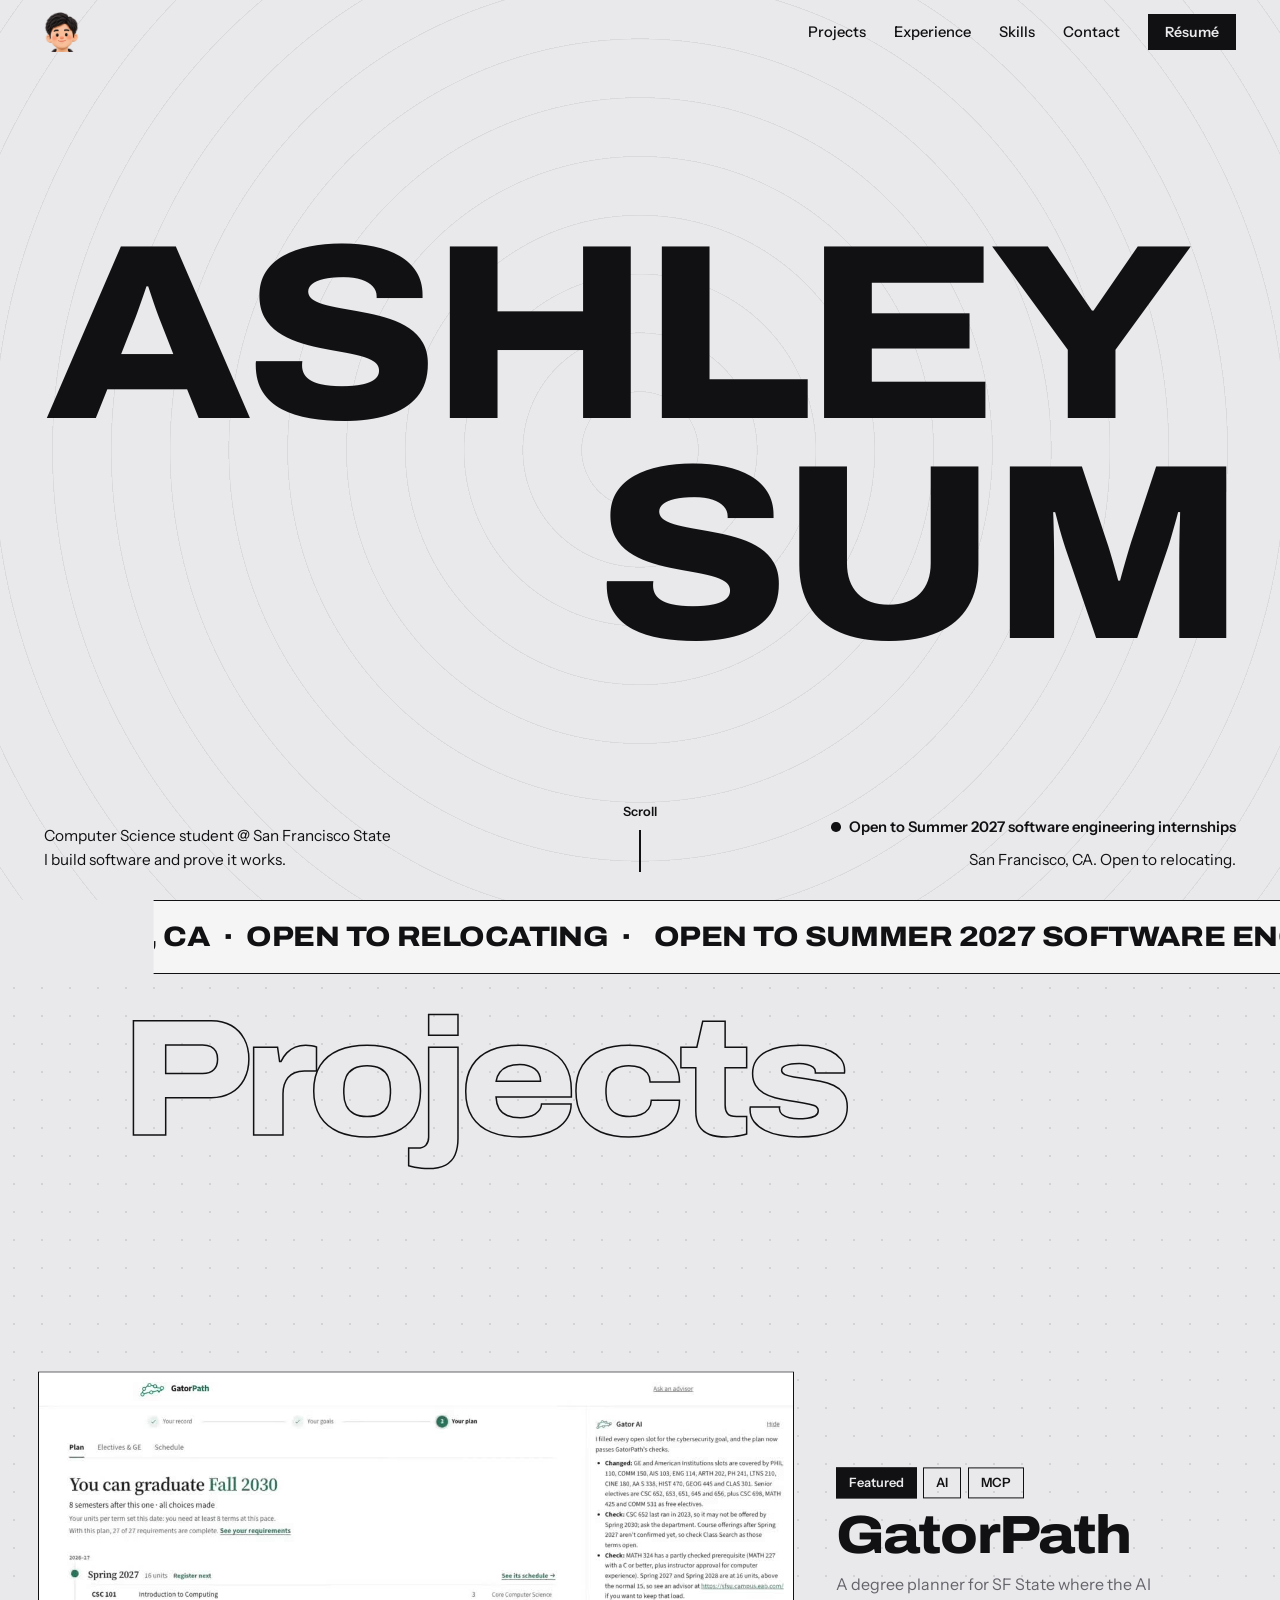
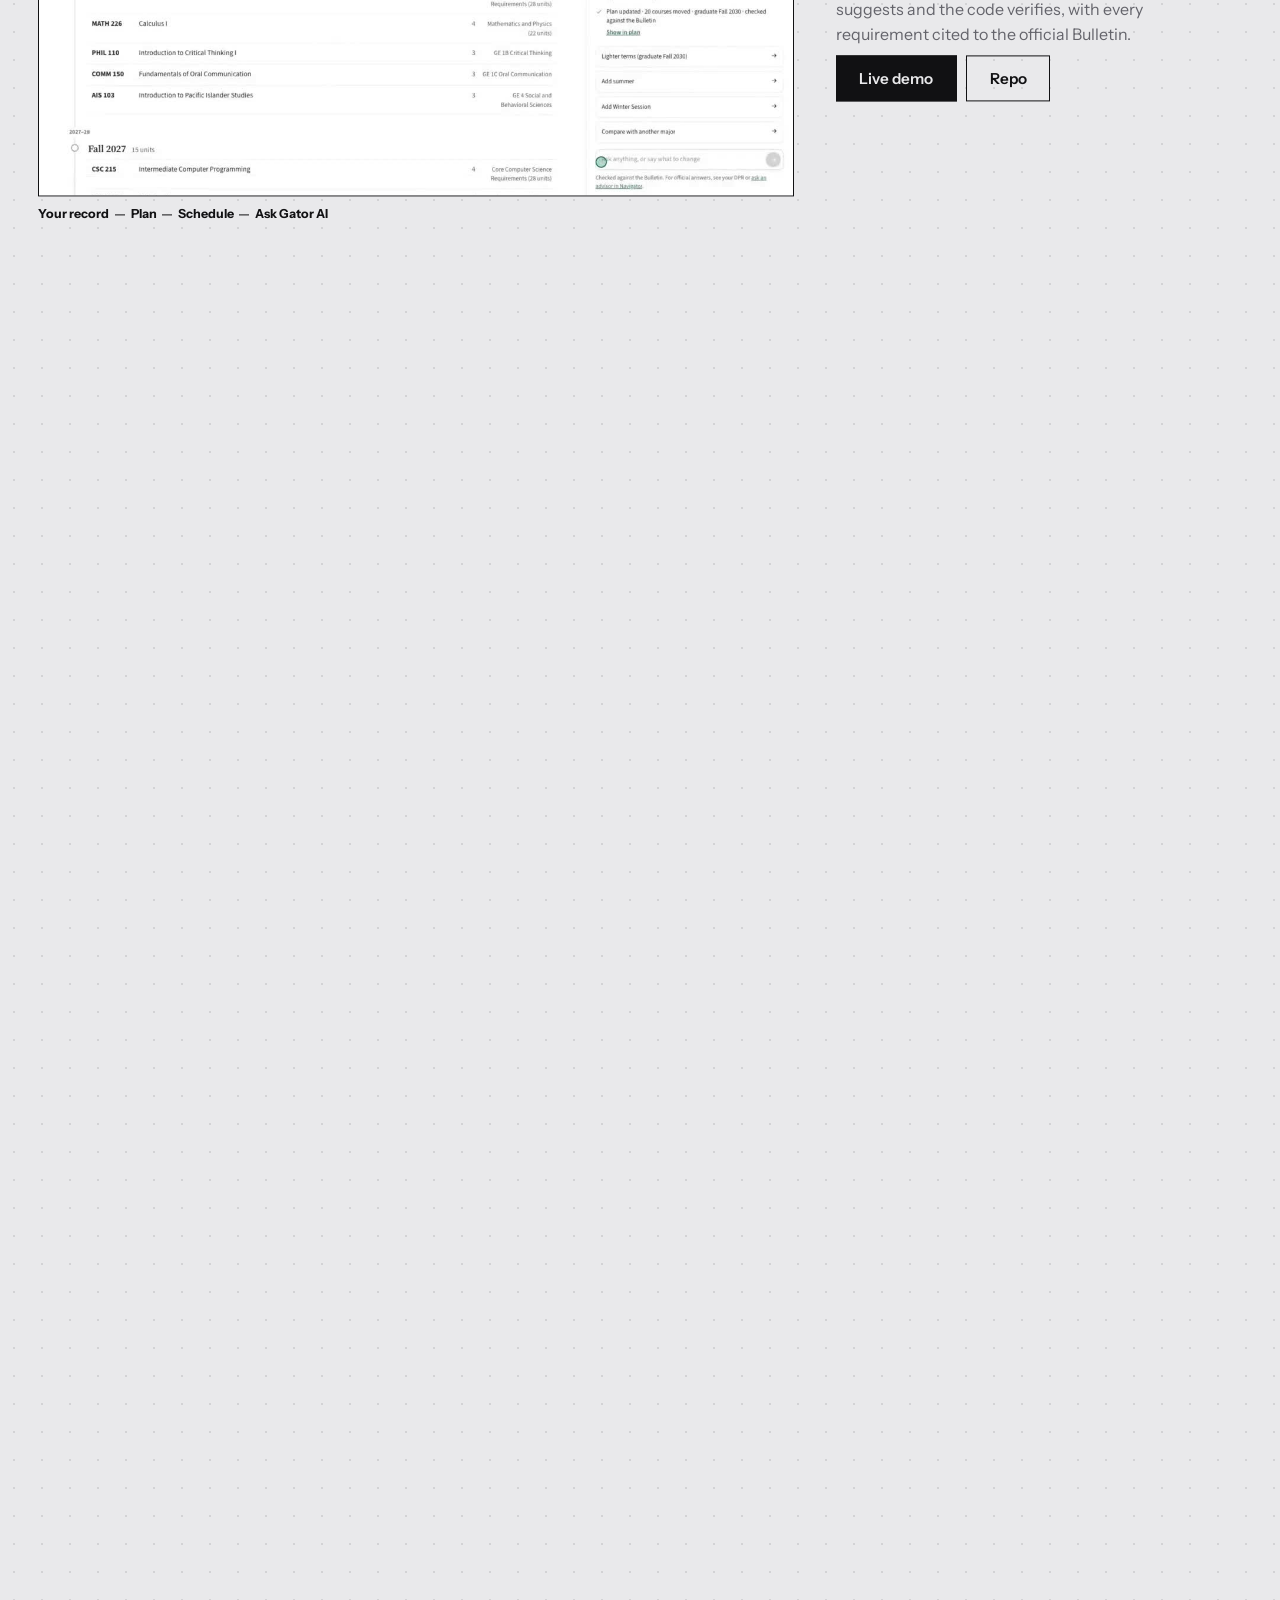
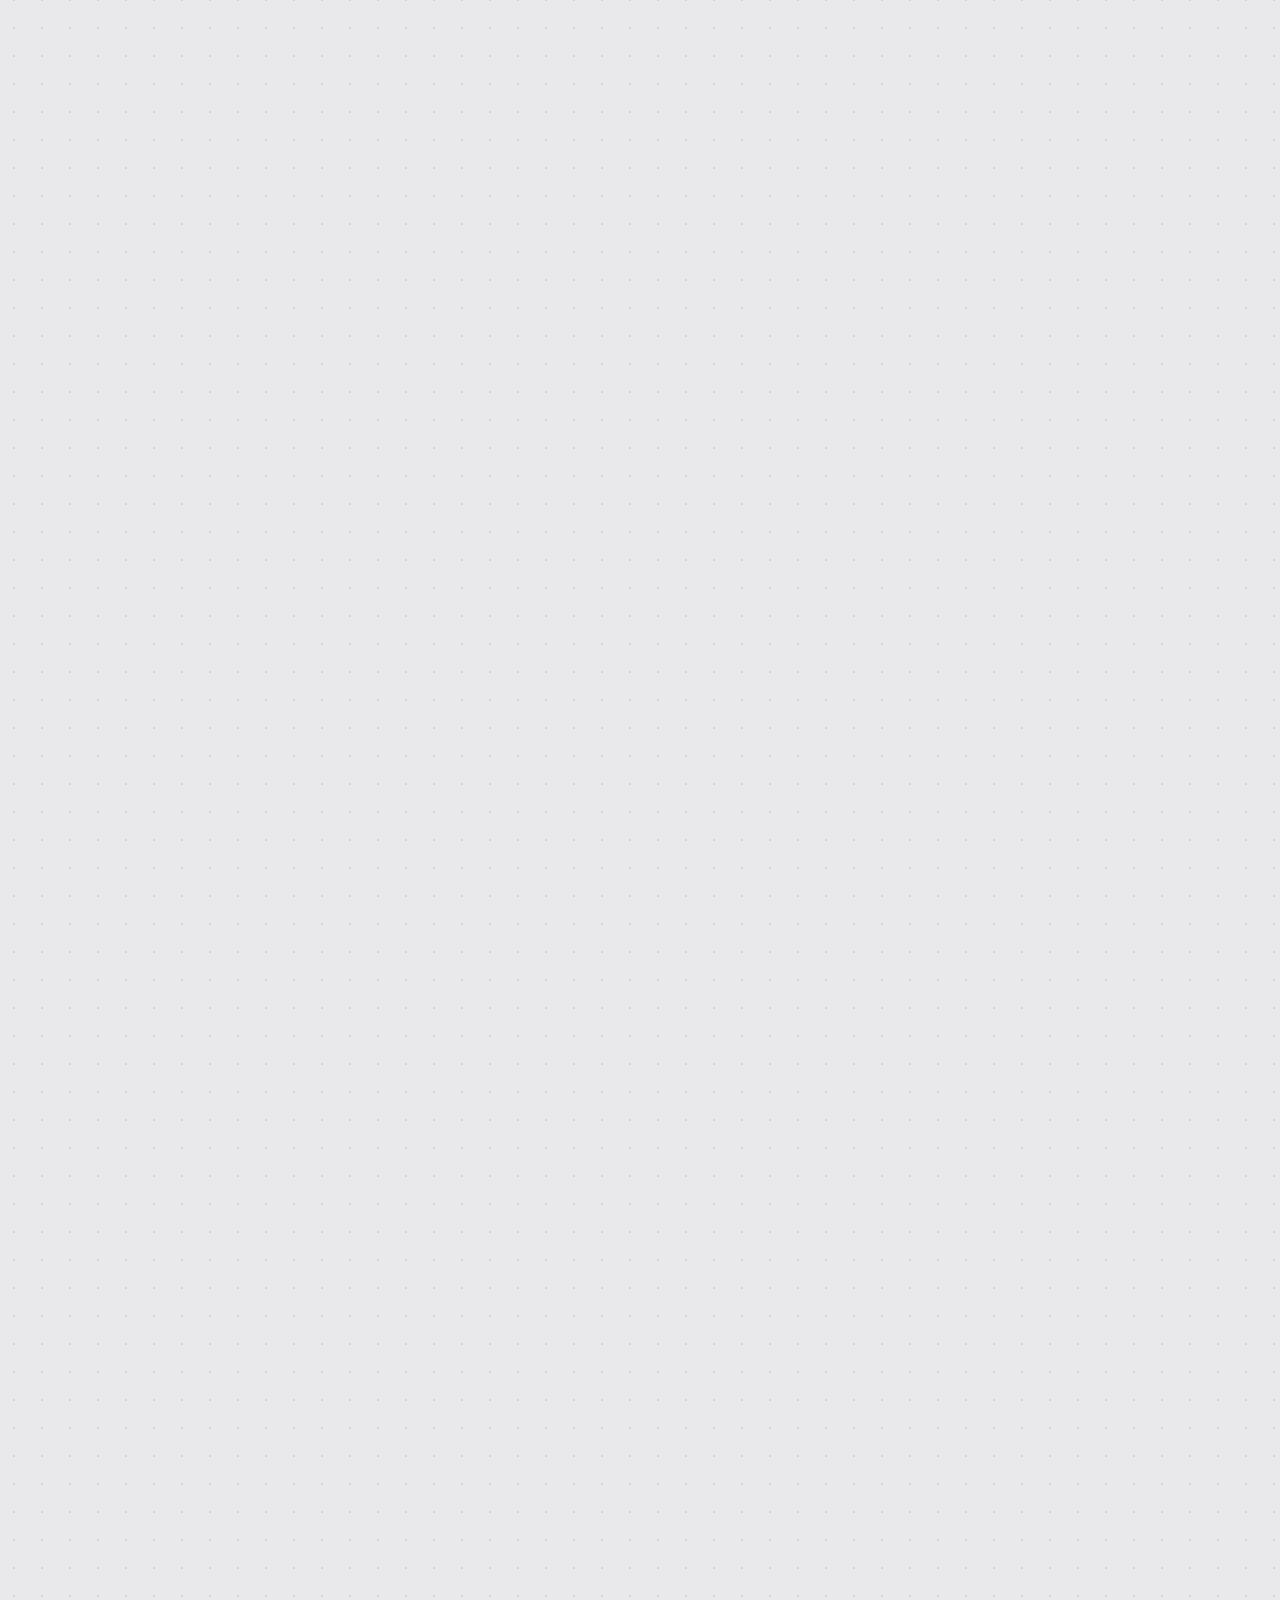
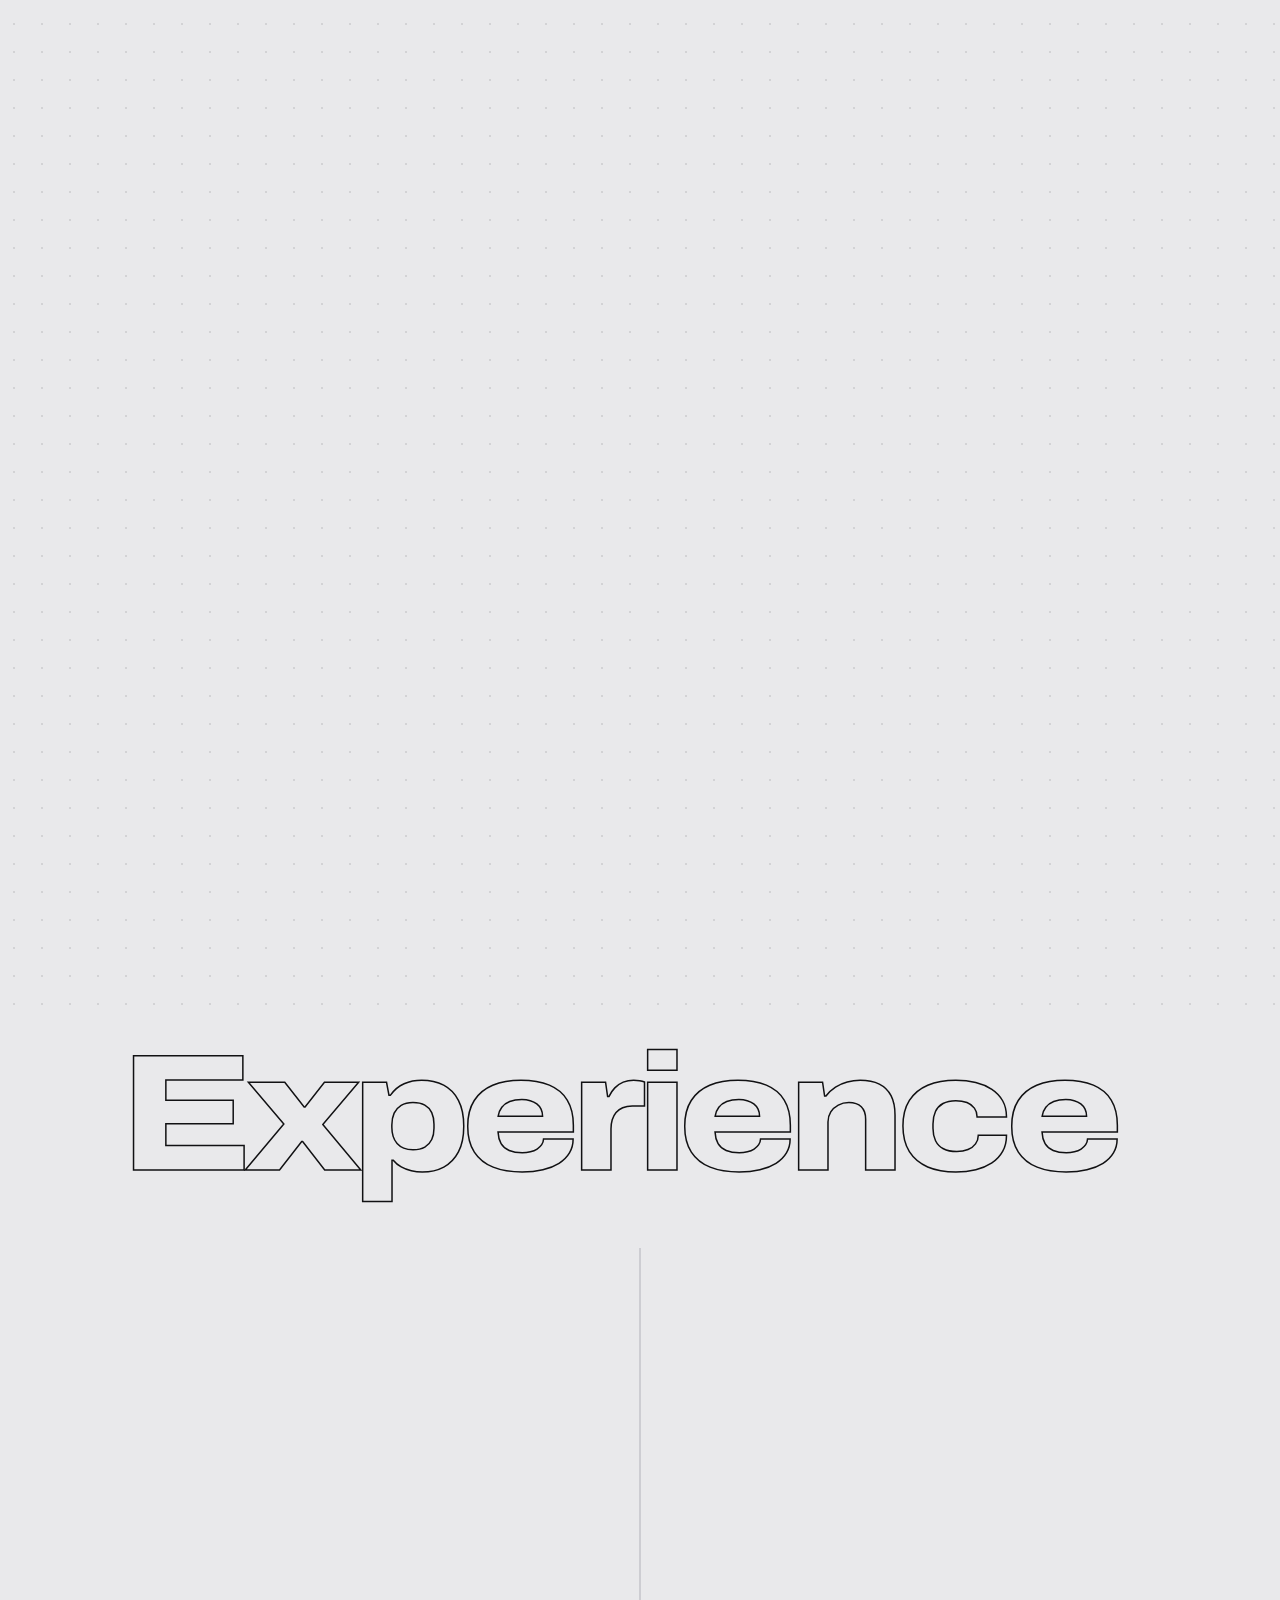
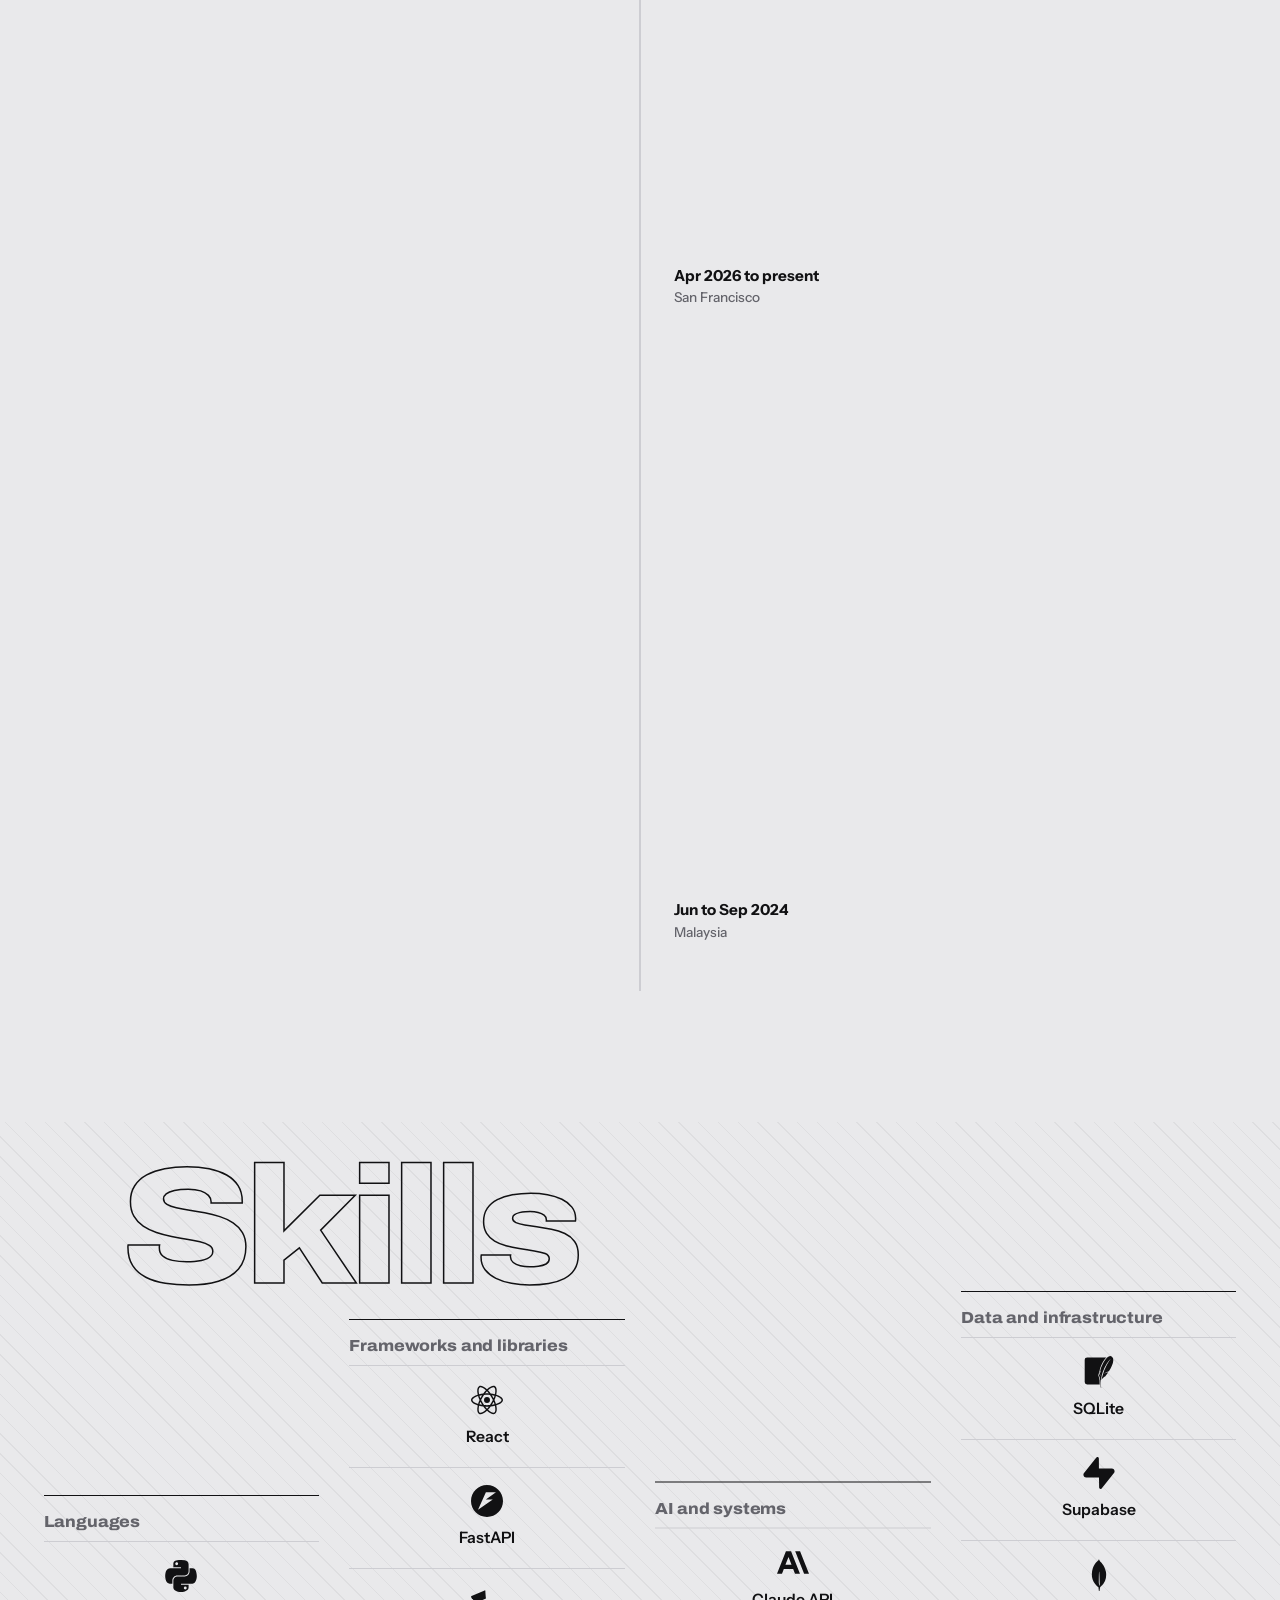
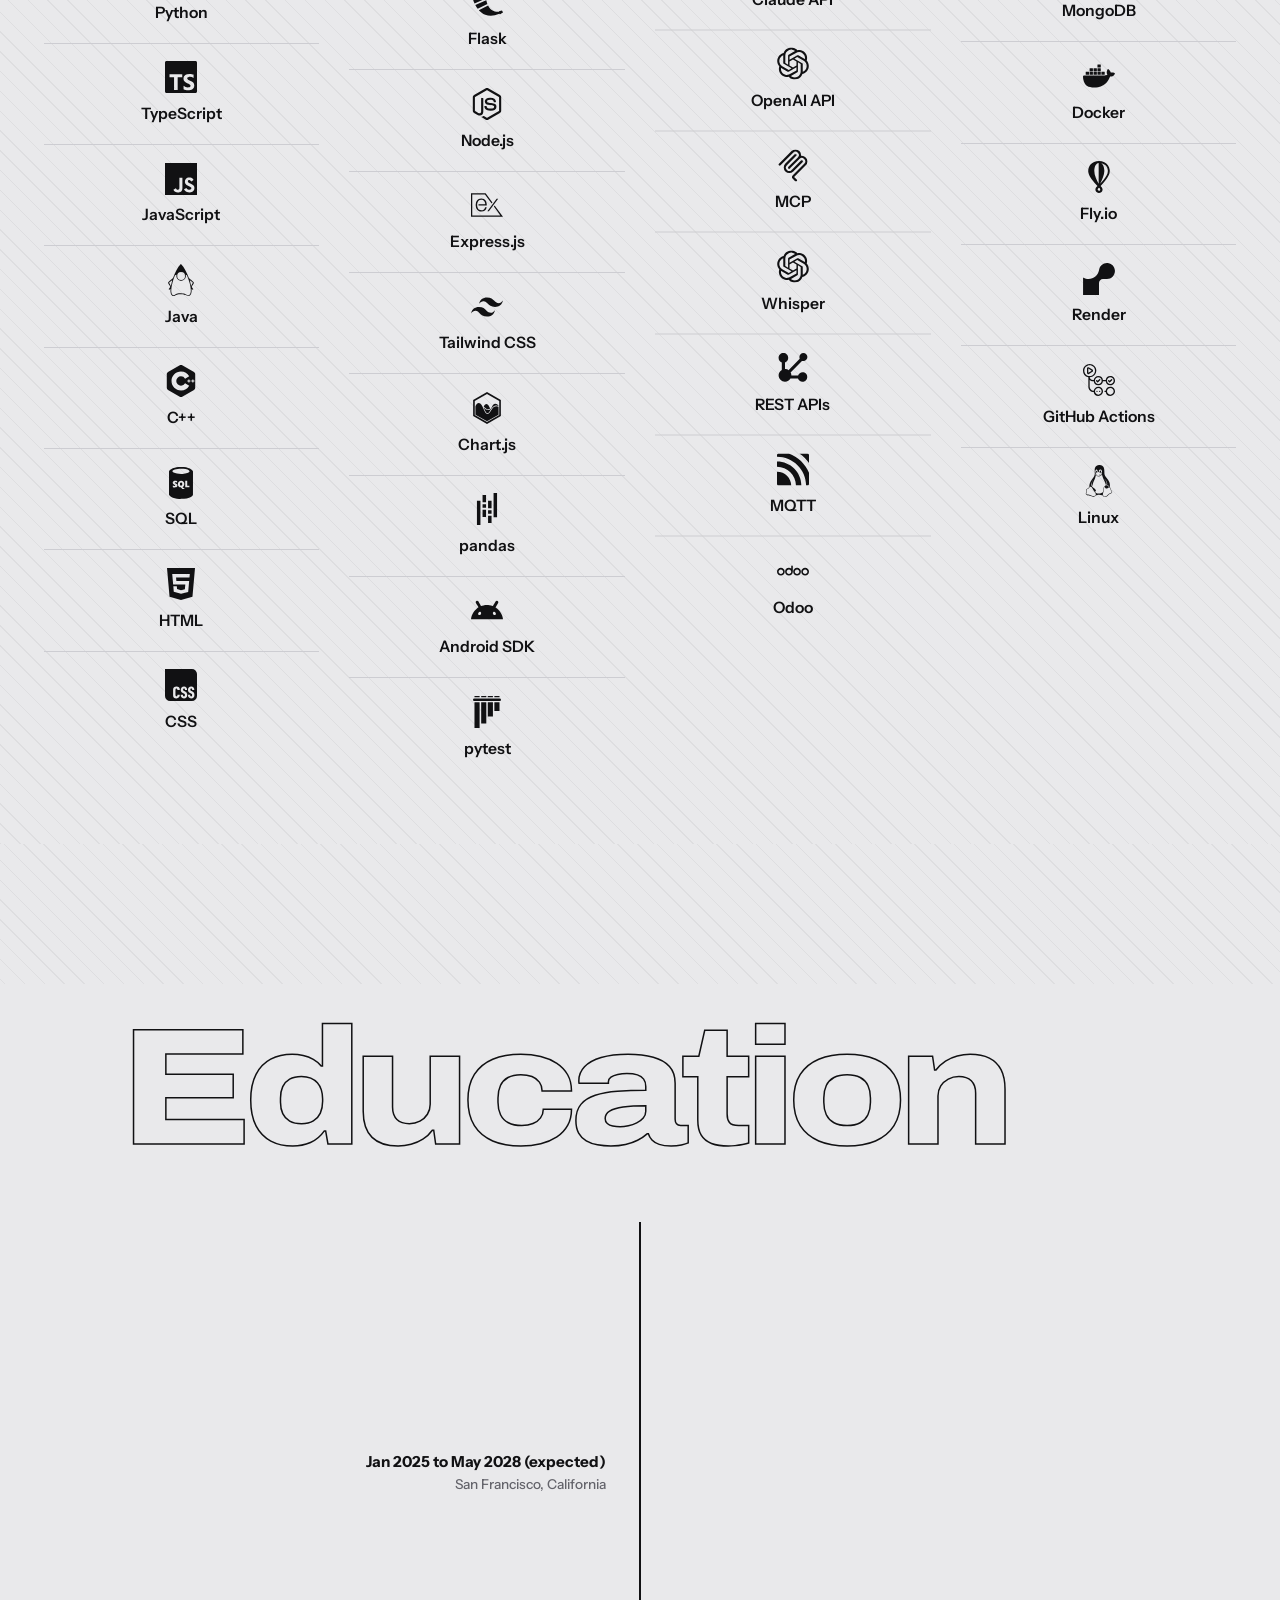
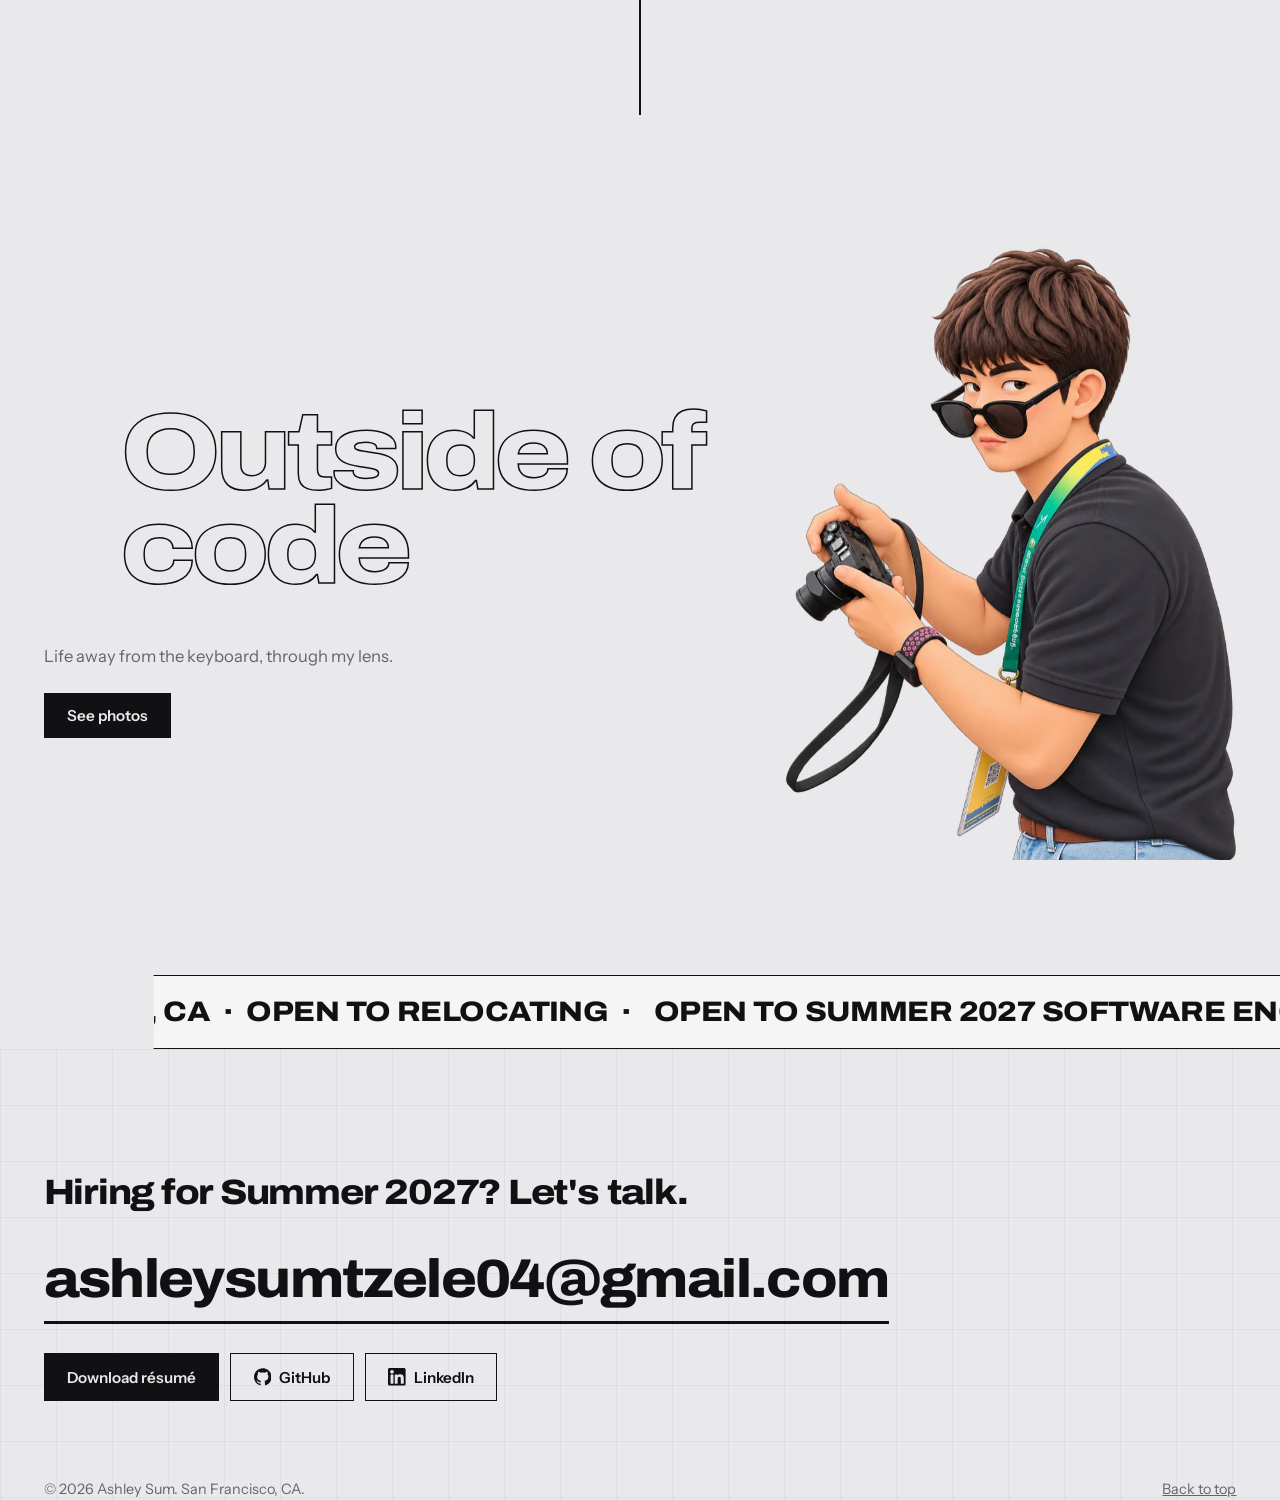
==== index.html @ fdff05e8 "R&B Tour on the photo wall; Random captions; project videos play on iPhone - Photo wall: the R&B Tou" ====
<!DOCTYPE html>
<html lang="en">
<head>
<meta charset="utf-8">
<meta name="viewport" content="width=device-width, initial-scale=1">
<title>Ashley Sum</title>
<meta name="description" content="Ashley Sum is a Computer Science student at San Francisco State building AI tools, data systems and web apps. Projects, experience and résumé.">
<link rel="canonical" href="https://ashleytzelesum.com/">
<meta property="og:type" content="website">
<meta property="og:site_name" content="Ashley Sum">
<meta property="og:title" content="Ashley Sum">
<meta property="og:description" content="Ashley Sum is a Computer Science student at San Francisco State building AI tools, data systems and web apps. Projects, experience and résumé.">
<meta property="og:url" content="https://ashleytzelesum.com/">
<meta property="og:image" content="https://ashleytzelesum.com/img/og.jpg">
<meta property="og:image:width" content="1200"><meta property="og:image:height" content="630">
<meta property="og:image:alt" content="Ashley Sum, Computer Science at San Francisco State">
<meta name="twitter:card" content="summary_large_image">
<meta name="twitter:title" content="Ashley Sum">
<meta name="twitter:description" content="Ashley Sum is a Computer Science student at San Francisco State building AI tools, data systems and web apps. Projects, experience and résumé.">
<meta name="twitter:image" content="https://ashleytzelesum.com/img/og.jpg">
<script type="application/ld+json">{"@context": "https://schema.org", "@type": "Person", "name": "Ashley Sum", "alternateName": "Ashley Tze Le Sum", "url": "https://ashleytzelesum.com/", "image": "https://ashleytzelesum.com/img/og.jpg", "jobTitle": "Computer Science student", "alumniOf": {"@type": "CollegeOrUniversity", "name": "San Francisco State University"}, "sameAs": ["https://github.com/ashleytzele", "https://linkedin.com/in/ashley-sum"]}</script>
<link rel="preconnect" href="https://fonts.googleapis.com">
<link rel="preconnect" href="https://fonts.gstatic.com" crossorigin>
<link href="https://fonts.googleapis.com/css2?family=Archivo:wdth,wght@62..125,500..900&family=Instrument+Sans:wght@400;500;600;700&display=swap" rel="stylesheet">
<style>
/* Monochrome: the only colors are pale greys and near-black ink. Huge type and motion carry the personality. */
:root{
  --bg:#E9E9EB;
  --paper:#F5F5F6;
  --mid:#DCDCDF;
  --deep:#C9C9CE;
  --ink:#111113;
  --muted:#64646B;
  --line:#CDCDD2;
  --display:"Archivo","Arial Narrow",system-ui,sans-serif;
  --body:"Instrument Sans",system-ui,-apple-system,"Segoe UI",sans-serif;
  --gutter:clamp(18px,3.4vw,44px);
  --ease:cubic-bezier(.2,.7,.2,1);
  color-scheme:light;
}
*{box-sizing:border-box}
html{overflow-x:clip;scroll-behavior:smooth;scroll-padding-top:72px}
body{margin:0;background:var(--bg);color:var(--ink);font-family:var(--body);font-size:1rem;line-height:1.55;-webkit-font-smoothing:antialiased;overflow-x:clip}
h1,h2,h3,h4,p,ul{margin:0}ul{padding:0;list-style:none}
a{color:inherit}
:focus-visible{outline:2px solid var(--ink);outline-offset:3px;border-radius:6px}
.skip{position:absolute;left:var(--gutter);top:-80px;z-index:100;background:var(--ink);color:var(--bg);padding:.6rem 1rem;border-radius:8px;text-decoration:none}
.skip:focus{top:12px}
.wrap{width:100%;max-width:1400px;margin:0 auto;padding-inline:var(--gutter)}
.disp{font-family:var(--display);font-weight:800;font-stretch:112%;letter-spacing:-.035em;line-height:.9}

/* Buttons */
.btn{display:inline-flex;align-items:center;justify-content:center;gap:.5rem;padding:.9rem 1.4rem;border-radius:999px;font:600 .95rem/1 var(--body);text-decoration:none;border:1.5px solid var(--ink);color:var(--ink);background:transparent;cursor:pointer;transition:background .25s var(--ease),color .25s var(--ease),transform .25s var(--ease)}
.btn:hover{background:var(--ink);color:var(--bg);transform:translateY(-2px)}
.btn.solid{background:var(--ink);color:var(--bg)}
.btn.solid:hover{background:transparent;color:var(--ink)}
.btn.sm{padding:.6rem 1rem;font-size:.88rem}
.btn[aria-disabled="true"]{cursor:default;opacity:.55;border-style:dashed}
.btn[aria-disabled="true"]:hover{background:transparent;color:var(--ink);transform:none}

/* Progress + nav */
.bar{position:fixed;z-index:70;left:0;top:0;height:3px;width:100%;background:var(--ink);transform-origin:left;transform:scaleX(0)}
.nav{position:fixed;z-index:60;left:0;right:0;top:0;transition:background .3s}
.nav.solid{background:var(--bg);border-bottom:1.5px solid var(--line)}
.nav-in{display:flex;align-items:center;justify-content:space-between;gap:1rem;height:64px}
.brand{font-family:var(--display);font-weight:900;font-stretch:115%;font-size:1.25rem;letter-spacing:-.04em;text-decoration:none}
.nav nav{display:flex;align-items:center;gap:clamp(.8rem,2.2vw,2rem)}
.nav nav a:not(.btn){font-size:.92rem;font-weight:500;text-decoration:none;position:relative}
.nav nav a:not(.btn)::after{content:"";position:absolute;left:0;right:0;bottom:-3px;height:1.5px;background:var(--ink);transform:scaleX(0);transform-origin:left;transition:transform .3s var(--ease)}
.nav nav a:not(.btn):hover::after{transform:scaleX(1)}
@media (max-width:760px){.nav nav a:not(.btn){display:none}}

/* Hero */
.hero{position:relative;min-height:100svh;display:flex;flex-direction:column;justify-content:space-between;padding:88px 0 28px;overflow:clip;--hp:0}
.names{position:relative;flex:1;display:flex;flex-direction:column;justify-content:center;gap:0;padding-inline:var(--gutter)}
.nm{display:block;font-size:clamp(4.4rem,19.5vw,21rem);line-height:.8;text-transform:uppercase;white-space:nowrap;will-change:transform}
.nm .ln{display:block;overflow:hidden;padding-block:.04em}
.nm .ch{display:inline-block;transform:translateY(105%);animation:up .9s var(--ease) forwards;animation-delay:calc(var(--i)*55ms + .15s)}
@keyframes up{to{transform:none}}
.nm1{position:relative;z-index:1;transform:translateX(calc(var(--hp)*-14vw))}
.nm2{position:relative;z-index:1;text-align:right;transform:translateX(calc(var(--hp)*14vw))}
.photo{position:absolute;z-index:0;left:50%;top:50%;width:clamp(150px,24vw,330px);aspect-ratio:3/4;border-radius:4px;background:var(--mid);overflow:hidden;transform:translate(-50%,calc(-50% - var(--hp)*9vh)) scale(calc(1 - var(--hp)*.1));opacity:0;animation:fade .9s .5s var(--ease) forwards}
@keyframes fade{to{opacity:1}}
.photo img{width:100%;height:100%;object-fit:cover;display:block}
.ph{position:absolute;inset:0;display:grid;place-items:center;align-content:center;gap:.6rem;text-align:center}
.ph b{font-family:var(--display);font-weight:900;font-stretch:115%;font-size:clamp(2.6rem,6vw,5rem);letter-spacing:-.05em;line-height:1}
.ph span{font-size:.78rem;color:var(--muted);padding:.28rem .7rem;border-radius:999px;background:var(--paper)}
.hero-foot{display:grid;grid-template-columns:1fr auto 1fr;gap:1.2rem;align-items:end;padding-inline:var(--gutter);animation:fade .9s .9s both}
.hero-foot p{max-width:34ch;font-size:clamp(.95rem,1.2vw,1.1rem)}
.hero-foot .mid{display:flex;flex-direction:column;align-items:center;gap:.5rem;font-size:.8rem;font-weight:600}
.hero-foot .mid i{display:block;width:1.5px;height:42px;background:var(--ink);transform-origin:top;animation:drop 2s var(--ease) infinite}
@keyframes drop{0%{transform:scaleY(0)}60%{transform:scaleY(1);opacity:1}100%{transform:scaleY(1);opacity:0}}
.hero-foot .r{justify-self:end;text-align:right}
.hero-foot .r p{margin-left:auto}
.status{display:inline-flex;align-items:center;gap:.55rem;font-weight:600;font-size:.92rem;margin-bottom:.6rem}
.status::before{content:"";width:.6rem;height:.6rem;border-radius:50%;background:var(--ink);animation:blink 1.8s ease-in-out infinite}
@keyframes blink{50%{opacity:.25}}
@media (max-width:720px){
  .hero-foot{grid-template-columns:1fr;gap:.9rem}.hero-foot .mid{display:none}.hero-foot .r{justify-self:start;text-align:left}.hero-foot .r p{margin-left:0}
  .photo{width:44vw}
}

/* Marquee */
.marq{overflow:hidden;border-block:1.5px solid var(--ink);background:var(--ink);color:var(--bg);padding:1rem 0}
.marq .track{display:flex;width:max-content;animation:slide 32s linear infinite}
.marq:hover .track{animation-play-state:paused}
.marq span{font-family:var(--display);font-weight:800;font-stretch:112%;font-size:clamp(1.6rem,3.4vw,3rem);letter-spacing:-.03em;white-space:nowrap;padding-right:2.2rem;text-transform:uppercase}
.marq span::after{content:"";display:inline-block;width:.5em;height:.5em;margin-left:2.2rem;border-radius:50%;background:var(--bg);vertical-align:.08em}
@keyframes slide{to{transform:translateX(-50%)}}
.marq.alt{background:transparent;color:var(--ink);border-color:var(--line)}
.marq.alt span::after{background:var(--ink)}
.marq.alt .track{animation-direction:reverse;animation-duration:40s}

/* Statement with word reveal */
.state{padding:clamp(80px,14vw,190px) 0}
.reveal{font-family:var(--display);font-weight:800;font-stretch:108%;font-size:clamp(1.9rem,5.2vw,4.7rem);line-height:1.02;letter-spacing:-.035em;max-width:20ch}
.reveal.wide{max-width:24ch}
.js .reveal .w{color:#B9B9BE;transition:color .35s}
.js .reveal .w.on{color:var(--ink)}
.state .sub{margin-top:2.4rem;max-width:52ch;color:var(--muted);font-size:1.12rem}

/* Section heads (see below) */
.sec{padding:clamp(60px,9vw,130px) 0}

/* Projects: index list with a sticky viewer */
.idx2{display:grid;grid-template-columns:minmax(0,1.2fr) minmax(0,.8fr);gap:clamp(2rem,5vw,5rem);align-items:start}
.plist{border-bottom:1.5px solid var(--ink)}
.pi{border-top:1.5px solid var(--ink);padding:clamp(1rem,2vw,1.6rem) 0;cursor:pointer;color:#A3A3A9;transition:color .3s var(--ease),padding .35s var(--ease)}
.pi .n{display:block;font-family:var(--display);font-weight:800;font-stretch:108%;font-size:clamp(2rem,4.6vw,4.4rem);letter-spacing:-.04em;line-height:.98;text-wrap:balance}
.pi .m{display:block;margin-top:.55rem;font-size:.9rem;font-weight:600}
.pi.on{color:var(--ink);padding-left:clamp(.6rem,1.5vw,1.5rem)}
.pi:focus-visible{outline-offset:-3px}
.pm{display:none}
.viewer{position:sticky;top:96px}
.vshot{background:var(--mid);aspect-ratio:16/11;display:grid;place-items:center;padding:clamp(1rem,2.4vw,2rem);overflow:hidden}
.vshot svg{width:100%;height:auto;display:block}
.vshot img{width:100%;height:100%;object-fit:cover;display:block}
.vcopy{margin-top:1.5rem}
.vcopy h3{font-family:var(--display);font-weight:800;font-stretch:108%;font-size:clamp(1.4rem,2.2vw,2rem);letter-spacing:-.03em;line-height:1.05}
.vcopy p{margin-top:.7rem;color:var(--muted);max-width:40ch}
.vlinks{display:flex;gap:.6rem;flex-wrap:wrap;margin-top:1.2rem;align-items:center}
.nolink{font-size:.92rem;color:var(--muted);font-weight:500}
.viewer .swap{animation:swap .5s var(--ease)}
@keyframes swap{from{opacity:0;transform:translateY(12px)}}
.win{fill:#fff;stroke:var(--ink);stroke-width:1.5}.bar2{fill:var(--mid)}.dotw{fill:var(--ink)}.blk{fill:var(--mid)}.acc{fill:var(--ink)}.sk{fill:var(--deep)}
.st{stroke:var(--ink);fill:none;stroke-width:3;stroke-linecap:round;stroke-linejoin:round}.sg{stroke:var(--deep);fill:none;stroke-width:2.5;stroke-linecap:round}
@media (max-width:860px){
  .idx2{grid-template-columns:1fr}.viewer{display:none}
  .pi,.pi.on{color:var(--ink);padding-left:0;cursor:default;padding-bottom:1.6rem}
  .pm{display:block;margin-top:1.1rem}.pm p{margin-top:.9rem;color:var(--muted)}
}

/* Stacking projects */
.stack{position:relative}
.pc{position:sticky;top:calc(84px + var(--i)*26px);width:var(--w);margin:0 auto 11vh;min-height:min(54vh,500px);display:grid;grid-template-columns:minmax(0,1.15fr) minmax(0,1fr);gap:clamp(1.2rem,3vw,2.6rem);padding:clamp(1.2rem,2.2vw,2rem);border-radius:28px;border:1.5px solid var(--ink);background:var(--tone);translate:var(--x) 0;rotate:var(--r);transform-origin:50% 0;will-change:transform}
.pc:last-child{margin-bottom:0}
.pc .tags{display:flex;gap:.4rem;flex-wrap:wrap}
.pc .tag{font-size:.8rem;font-weight:600;padding:.28rem .75rem;border-radius:999px;border:1.5px solid var(--ink)}
.pc .tag.f{background:var(--ink);color:var(--bg)}
.pc .copy{display:flex;flex-direction:column;justify-content:space-between;gap:1.5rem}
.pc h3{font-size:clamp(1.8rem,3.7vw,3.5rem);margin-top:1rem;text-wrap:balance}
.pc p.d{margin-top:1rem;font-size:clamp(.95rem,1.15vw,1.08rem);max-width:38ch}
.pc .links{display:flex;gap:.6rem;flex-wrap:wrap;align-items:center}
.pc .nolink{font-size:.92rem;color:var(--muted);font-weight:500}
.pc .shot{border-radius:22px;background:var(--paper);border:1.5px solid var(--ink);display:grid;place-items:center;padding:clamp(.8rem,2vw,1.6rem);align-self:stretch;overflow:hidden}
.pc .shot svg{width:100%;height:auto;max-height:100%;display:block}
.pc .shot img{width:100%;height:100%;object-fit:cover;display:block;border-radius:12px}
.win{fill:#fff;stroke:var(--ink);stroke-width:1.5}.bar2{fill:var(--mid)}.dotw{fill:var(--ink)}.blk{fill:var(--mid)}.acc{fill:var(--ink)}.sk{fill:var(--deep)}
.st{stroke:var(--ink);fill:none;stroke-width:3;stroke-linecap:round;stroke-linejoin:round}.sg{stroke:var(--deep);fill:none;stroke-width:2.5;stroke-linecap:round}
@media (max-width:860px){
  .pc{position:static;grid-template-columns:1fr;margin:0 0 1rem;min-height:0;width:auto;translate:none;rotate:0deg}
  .pc .shot{order:-1}
}


/* Education linear: campus placeholder */
.campus{margin-top:1.2rem;border-radius:18px;background:var(--paper);border:1.5px solid var(--ink);padding:clamp(.8rem,2vw,1.4rem);aspect-ratio:16/9;display:grid;place-items:center;overflow:hidden;max-width:520px}
.campus svg{width:100%;height:100%;display:block}
/* Skills hover caption */
.k1 .ki span{position:relative}
.k1 .ki span[data-u]:hover::after{content:"Used in: " attr(data-u);position:absolute;left:0;top:calc(100% + .35rem);white-space:nowrap;font-size:.78rem;font-weight:500;color:var(--muted);pointer-events:none;text-decoration:none}
@media (hover:none){.k1 .ki span[data-u]:hover::after{display:none}}


/* Projects: pinned horizontal slider */
.hpin{position:relative}
.hsticky{position:sticky;top:0;height:100vh;overflow:hidden;display:flex;align-items:center}
.htrack{display:flex;gap:clamp(2rem,5vw,5rem);width:max-content;padding-inline:6vw;will-change:transform}
.hp{flex:0 0 min(70vw,900px);display:grid;grid-template-columns:minmax(0,1.5fr) minmax(0,1fr);gap:clamp(1.2rem,3vw,2.4rem);align-items:center}
.hpic{background:var(--mid);aspect-ratio:4/3;display:grid;place-items:center;padding:clamp(1rem,2.4vw,2rem);border-radius:24px;overflow:hidden}
.hpic svg{width:100%;height:auto;display:block}
.hpt .tags{display:flex;gap:.4rem;flex-wrap:wrap}
.hpt .tag{font-size:.8rem;font-weight:600;padding:.28rem .75rem;border-radius:999px;border:1.5px solid var(--ink)}
.hpt .tag.f{background:var(--ink);color:var(--bg)}
.hpt h3{font-size:clamp(1.8rem,3.4vw,3.2rem);margin:1rem 0 .8rem;line-height:1.02;text-wrap:balance}
.hpt .d{color:var(--muted);max-width:36ch}
.hpt .links{display:flex;gap:.6rem;flex-wrap:wrap;margin-top:1.3rem;align-items:center}
.hpt .nolink{color:var(--muted);font-weight:500;font-size:.92rem}
@media (max-width:860px),(prefers-reduced-motion:reduce){
  .hsticky{position:static;height:auto;display:block;overflow:visible}
  .htrack{width:auto;overflow-x:auto;scroll-snap-type:x mandatory;transform:none!important;padding-bottom:1rem;gap:1.2rem}
  .hp{flex:0 0 82vw;grid-template-columns:1fr;scroll-snap-align:start}
}

/* Skills: matrix with helmet */
.skm{display:grid;grid-template-columns:minmax(0,1fr) minmax(0,1.5fr);gap:clamp(1.5rem,4vw,4rem);align-items:start}
.skimg{position:sticky;top:110px;background:var(--mid);aspect-ratio:4/5;display:grid;place-items:center;padding:clamp(1.4rem,3vw,2.6rem);border-radius:24px;overflow:hidden}
.skimg svg{width:100%;height:auto;display:block}
.skgrid{display:grid;grid-template-columns:1fr 1fr;border-top:1.5px solid var(--ink);border-left:1px solid var(--line)}
.skc{padding:1.2rem 1.3rem 1.6rem;border-right:1px solid var(--line);border-bottom:1px solid var(--line)}
.skh{font-family:var(--display);font-weight:800;font-stretch:108%;font-size:1rem;letter-spacing:-.01em;color:var(--muted);margin-bottom:.6rem}
.skl{list-style:none;margin:0;padding:0}
.skl li{position:relative;display:flex;align-items:center;gap:.65rem;padding:.5rem 0;font-weight:600;font-size:1.02rem;border-top:1px solid var(--line);transition:padding .25s var(--ease)}
.skl li:first-child{border-top:0}
.skl li:hover{padding-left:.4rem}
.skl li[data-u]:hover::after{content:"Used in: " attr(data-u);position:absolute;left:2rem;top:calc(100% - .2rem);white-space:nowrap;font-size:.76rem;font-weight:500;color:var(--muted);pointer-events:none;z-index:2}
.ic{width:1.15rem;height:1.15rem;flex:0 0 auto;fill:none;stroke:var(--ink);stroke-width:1.8;stroke-linecap:round;stroke-linejoin:round}
@media (max-width:860px){.skm{grid-template-columns:1fr}.skimg{position:static;aspect-ratio:16/10}.skgrid{grid-template-columns:1fr}}
@media (hover:none){.skl li[data-u]:hover::after{display:none}}


/* Projects: staggered photo layout (Lando-style) */
.stg{padding-top:clamp(1rem,3vw,2rem)}
.sg-row{display:grid;grid-template-columns:repeat(12,minmax(0,1fr));gap:1.4rem;align-items:end;margin-bottom:clamp(4.5rem,10vw,9rem)}
.sg-row:last-child{margin-bottom:0}
.sg-img{grid-column:1 / span 7;margin:0}
.sg-img figcaption{font-size:.85rem;font-weight:600;color:var(--muted);margin-bottom:.7rem}
.sg-pic{background:var(--mid);aspect-ratio:4/3;display:grid;place-items:center;padding:clamp(1rem,2.6vw,2.4rem);overflow:hidden}
.sg-pic svg{width:100%;height:auto;display:block;transition:transform .6s var(--ease)}
.sg-row:hover .sg-pic svg{transform:scale(1.02)}
.sg-txt{grid-column:9 / span 4;padding-bottom:.4rem}
.sg-row.flip .sg-img{grid-column:6 / span 7;grid-row:1}
.sg-row.flip .sg-txt{grid-column:1 / span 4;grid-row:1}
.sg-txt .tags{display:flex;gap:.4rem;flex-wrap:wrap}
.sg-txt .tag{font-size:.8rem;font-weight:600;padding:.28rem .75rem;border-radius:999px;border:1.5px solid var(--ink)}
.sg-txt .tag.f{background:var(--ink);color:var(--bg)}
.sg-txt h3{font-size:clamp(1.8rem,3.2vw,3rem);margin:1rem 0 .8rem;line-height:1.02;text-wrap:balance}
.sg-txt .d{color:var(--muted);max-width:34ch}
.sg-txt .links{display:flex;gap:.6rem;flex-wrap:wrap;margin-top:1.3rem;align-items:center}
.sg-txt .nolink{color:var(--muted);font-weight:500;font-size:.92rem}
@media (max-width:860px){
  .sg-row{display:block;margin-bottom:3.5rem}
  .sg-txt{margin-top:1.1rem}
  .sg-row.flip .sg-txt{margin-top:1.1rem}
}

/* Skills: Hall of Fame multi-column grid */
.hof{display:grid;grid-template-columns:repeat(4,minmax(0,1fr));gap:clamp(1.2rem,2.4vw,2rem);align-items:start}
.hofc .skh{border-top:1.5px solid var(--ink);padding-top:.9rem}
.hoft{display:grid;gap:.55rem}
.hoft-i{position:relative;display:flex;align-items:center;gap:.75rem;background:var(--mid);border-radius:16px;padding:.75rem .9rem;font-weight:600;font-size:.98rem;transition:background .25s var(--ease)}
.hoft-i:hover{background:var(--deep)}
.hoft-i .ic{width:1.35rem;height:1.35rem}
.hoft-i small{position:absolute;left:0;right:0;bottom:-1.25rem;padding-left:.9rem;font-size:.74rem;font-weight:500;color:var(--muted);opacity:0;transition:opacity .2s;pointer-events:none;white-space:nowrap}
.hoft-i:hover small{opacity:1}
.hofc:last-child .hoft-i:last-child{margin-bottom:0}
@media (max-width:1000px){.hof{grid-template-columns:repeat(2,minmax(0,1fr))}}
@media (max-width:560px){.hof{grid-template-columns:1fr}}
@media (hover:none){.hoft-i small{display:none}}


/* Skills: matrix digit rain beside each tile */
.hoft-i{padding-right:2.6rem}
.rain{position:absolute;right:.6rem;top:.45rem;bottom:.45rem;width:.9rem;overflow:visible;display:flex;flex-direction:column;justify-content:space-between;align-items:center;font-size:.66rem;font-weight:700;line-height:1;color:var(--muted);font-variant-numeric:tabular-nums;pointer-events:none;user-select:none}
.hoft-i:hover .rain{color:var(--ink)}
.rain span{display:block;transition:color .15s}
.rain span:nth-child(n+5){display:none}
.rain span{line-height:1.1}
.rain span.hi{color:var(--ink)}


/* Projects: unorganized cards, slide-in and scroll drift */
.stg{display:grid;gap:clamp(3.5rem,8vw,7rem);padding-top:clamp(1rem,3vw,2rem)}
.pj{position:relative;width:var(--w);margin-left:var(--ml);background:var(--tone);border:1.5px solid var(--ink);border-radius:24px;padding:clamp(1rem,2vw,1.6rem);display:grid;gap:1.2rem;opacity:0;transform:translate3d(calc(var(--dir)*10vw),0,0);transition:opacity .9s var(--ease),transform 1.1s var(--ease);will-change:transform,translate}
.pj.in{opacity:1;transform:none}
.pj-pic{background:var(--mid);border-radius:14px;aspect-ratio:4/3;display:grid;place-items:center;padding:clamp(.8rem,2vw,1.6rem);overflow:hidden}
.pj-pic svg{width:100%;height:auto;display:block}
.pj-txt{display:grid;gap:.6rem;padding:0 .3rem .4rem}
.pj-txt .tags{display:flex;gap:.4rem;flex-wrap:wrap}
.pj-txt .tag{font-size:.8rem;font-weight:600;padding:.28rem .75rem;border-radius:999px;border:1.5px solid var(--ink)}
.pj-txt .tag.f{background:var(--ink);color:var(--bg)}
.pj-txt h3{font-size:clamp(1.6rem,2.8vw,2.6rem);line-height:1.05;margin:.2rem 0;text-wrap:balance}
.pj-txt .d{color:var(--muted);max-width:40ch}
.pj-txt .links{display:flex;gap:.6rem;flex-wrap:wrap;align-items:center}
.pj-txt .nolink{color:var(--muted);font-weight:500;font-size:.92rem}
@media (max-width:860px){.pj{width:100%;margin-left:0;transform:none;opacity:1;transition:none;translate:none!important}}
@media (prefers-reduced-motion:reduce){.pj{opacity:1;transform:none;transition:none;translate:none!important}}


/* v13: landscape project cards with stronger horizontal slide */
.pj{grid-template-columns:minmax(0,1.15fr) minmax(0,1fr);align-items:center;gap:clamp(1.2rem,3vw,2.6rem);padding:clamp(1rem,2vw,1.8rem);transform:translate3d(calc(var(--dir)*18vw),0,0)}
.pj-pic{aspect-ratio:4/3}
.pj-txt h3{font-size:clamp(1.6rem,2.6vw,2.4rem)}
@media (max-width:860px){.pj{grid-template-columns:1fr}}

/* v13: skill tiles as helmets, one icon and one word */
.hoft{gap:.9rem}
.hoft-i{flex-direction:column;justify-content:center;text-align:center;gap:.5rem;padding:1.5rem 1rem 1.1rem;border-radius:999px 999px 18px 18px;font-size:.95rem;min-height:8.5rem}
.hoft-i .ic{width:2.1rem;height:2.1rem}
.hoft-i .rain{right:1rem;top:1.2rem;bottom:.9rem}
.hoft-i small{bottom:-1.3rem;left:0;right:0;padding-left:0;text-align:center}


/* v14: marquee band */
.band{overflow:hidden;border-block:1.5px solid var(--ink);padding:.9rem 0;background:var(--paper)}
.band-track{display:flex;width:max-content;animation:band 28s linear infinite}
.band-track span{font-family:var(--display);font-weight:800;font-stretch:112%;font-size:clamp(1.1rem,2.2vw,1.9rem);text-transform:uppercase;letter-spacing:-.02em;white-space:nowrap;padding-right:1rem}
@keyframes band{to{transform:translateX(-50%)}}
@media (prefers-reduced-motion:reduce){.band-track{animation:none}}

/* v14: pinned sideways slider, staggered cards with empty space */
.htrack{gap:0;padding:0;display:flex;width:max-content;will-change:transform}
.slide{flex:0 0 100vw;height:100vh;display:flex;padding:0 6vw;box-sizing:border-box}
.slide.l{align-items:flex-start;justify-content:flex-start;padding-top:14vh}
.slide.r{align-items:flex-end;justify-content:flex-end;padding-bottom:14vh}
.sc{width:min(46vw,680px);background:var(--paper);border:1.5px solid var(--ink);border-radius:24px;padding:clamp(1rem,1.8vw,1.6rem);display:grid;gap:1.2rem}
.sc-pic{background:var(--mid);border-radius:14px;aspect-ratio:16/10;display:grid;place-items:center;padding:clamp(.8rem,2vw,1.4rem);overflow:hidden}
.sc-pic svg{width:100%;height:auto;display:block}
.sc-txt{display:grid;gap:.55rem}
.sc-txt .tags{display:flex;gap:.4rem;flex-wrap:wrap}
.sc-txt .tag{font-size:.8rem;font-weight:600;padding:.28rem .75rem;border-radius:999px;border:1.5px solid var(--ink)}
.sc-txt .tag.f{background:var(--ink);color:var(--bg)}
.sc-txt h3{font-size:clamp(1.5rem,2.4vw,2.2rem);line-height:1.05;text-wrap:balance}
.sc-txt .d{color:var(--muted);max-width:44ch}
.sc-txt .links{display:flex;gap:.6rem;flex-wrap:wrap;align-items:center}
.sc-txt .nolink{color:var(--muted);font-weight:500;font-size:.92rem}
@media (max-width:860px){
  .htrack{display:block;width:auto;transform:none!important}
  .slide{flex:none;height:auto;display:block;padding:0 0 2.5rem!important}
  .sc{width:100%}
}


/* v15: skills as staggered square frames, one icon and one word each */
.hof{align-items:start}
.hofc:nth-child(2){margin-top:4rem}
.hofc:nth-child(3){margin-top:1.5rem}
.hofc:nth-child(4){margin-top:6rem}
.hofc .skh{border-top:1.5px solid var(--ink);padding-top:.9rem}
.hoft{gap:0}
.hoft-i{border:1px solid var(--line);border-radius:0;background:var(--paper);padding:1.2rem 1rem 1rem;min-height:8rem;justify-content:center;flex-direction:column;gap:.6rem;text-align:center;font-size:.95rem;margin:-1px 0 0 0}
.hoft-i:hover{background:var(--mid)}
.hoft-i:nth-child(odd){min-height:6.5rem}
.hoft-i:nth-child(even){min-height:9.5rem}
.hoft-i:hover{background:var(--mid)}
.hoft-i .ic{width:2rem;height:2rem}
.hoft-i .rain{right:.7rem;top:50%;bottom:auto;height:auto;transform:translateY(-50%);justify-content:center;gap:.25rem}
.hoft-i small{bottom:-1.3rem}
@media (max-width:1000px){.hofc:nth-child(n){margin-top:0}.hof{grid-template-columns:repeat(2,minmax(0,1fr))}}
@media (max-width:560px){.hof{grid-template-columns:1fr}}


/* v16: skills as pinned sideways slider */
.sslide{flex:0 0 100vw;height:100vh;display:grid;grid-template-columns:minmax(0,.9fr) minmax(0,1.6fr);gap:6vw;align-items:center;padding:0 6vw;box-sizing:border-box}
.sk-h{font-family:var(--display);font-weight:800;font-stretch:112%;font-size:clamp(2.2rem,5vw,5rem);letter-spacing:-.035em;line-height:.95}
.sk-list{list-style:none;margin:0;padding:0;display:grid;grid-template-columns:repeat(2,minmax(0,1fr));column-gap:3rem}
.sk-list li{display:flex;align-items:center;gap:.9rem;padding:1rem 0;border-top:1px solid var(--line);font-size:clamp(1.2rem,2vw,1.8rem);font-weight:600;letter-spacing:-.01em;transition:padding .25s var(--ease)}
.sk-list li:hover{padding-left:.6rem}
.sk-list li .ic{width:1.6rem;height:1.6rem;flex:0 0 auto}
@media (max-width:860px),(prefers-reduced-motion:reduce){
  .sslide{flex:none;height:auto;display:block;padding:0 0 3rem!important}
  .sk-list{grid-template-columns:1fr}
  .sk-h{margin-bottom:1.2rem}
}


/* v17: skills as vertical slider, moves up as you scroll */
#sk-pin .hsticky{align-items:flex-start}
#sk-track{flex-direction:column;width:100%}
#sk-track .sslide{flex:none;width:100%;height:100vh}


/* v18: skills as four staggered columns, like the reference */
.skcols{display:grid;grid-template-columns:repeat(4,minmax(0,1fr));gap:clamp(1.2rem,2.4vw,2.2rem);align-items:start}
.skcol .skh{border-top:1.5px solid var(--ink);padding-top:.9rem;margin-bottom:.4rem}
.skcol:nth-child(2){margin-top:4rem}
.skcol:nth-child(3){margin-top:1.5rem}
.skcol:nth-child(4){margin-top:6rem}
.skit{display:flex;flex-direction:column;align-items:center;text-align:center;gap:.55rem;padding:1.1rem .6rem;border-top:1px solid var(--line);font-weight:600;font-size:.98rem;transition:background .25s var(--ease)}
.skit:hover{background:var(--paper)}
.skit .ic{width:2rem;height:2rem;flex:0 0 auto}
@media (max-width:1000px){.skcols{grid-template-columns:repeat(2,minmax(0,1fr))}.skcol:nth-child(n){margin-top:0}}
@media (max-width:700px){.skcols{grid-template-columns:repeat(2,minmax(0,1fr));gap:1.4rem 1rem}.skcol .skh{font-size:1rem;line-height:1.25;min-height:calc(2.5em + .9rem)}.skit{flex-direction:row;justify-content:flex-start;text-align:left;gap:.6rem;padding:.7rem 0;font-size:.9rem;line-height:1.2}.skit .ic{width:1.4rem;height:1.4rem}}


/* v19: tighter slider spacing and four card designs */
.slide{flex:0 0 58vw;padding:0 4vw}
.sc{position:relative}
/* v0: picture inside the card (default) */
/* v1: picture sticks out of the top-right corner, text inside the card */
.sc.v1{padding-top:2.4rem;width:min(38vw,540px)}
.sc.v1 .sc-pic{position:absolute;right:-3rem;top:-9.5rem;width:58%;aspect-ratio:4/3;z-index:2;border:1.5px solid var(--ink)}
/* v2: minimal, no box, just a top rule */
.sc.v2{background:none;border:0;border-top:1.5px solid var(--ink);border-radius:0;padding:1.4rem 0 0;width:min(40vw,520px)}
.sc.v2 .sc-pic{background:transparent;padding:0;aspect-ratio:16/9;border-radius:0}
/* v3: solid tone card, picture on paper inside */
.sc.v3{background:var(--mid);border:0;border-radius:8px;width:min(42vw,600px)}
.sc.v3 .sc-pic{background:var(--paper);border-radius:6px}
@media (max-width:860px){
  .slide{flex:none;padding:0}
  .sc.v1{padding-top:1.4rem;width:100%}
  .sc.v1 .sc-pic{position:relative;right:0;top:0;width:100%;margin-bottom:1rem}
  .sc.v2,.sc.v3{width:100%}
}


/* v20: outline-only minimalist projects, tighter spacing */
.slide{flex:0 0 50vw;padding:0 3vw}
.slide .sc,.slide .sc.v1,.slide .sc.v2,.slide .sc.v3{background:none!important;border:0!important;border-radius:0!important;padding:0!important;box-shadow:none!important;width:min(40vw,560px)!important;display:grid;gap:1.2rem}
.slide .sc .sc-pic,.slide .sc.v1 .sc-pic,.slide .sc.v2 .sc-pic,.slide .sc.v3 .sc-pic{position:relative!important;top:auto!important;right:auto!important;z-index:auto!important;background:none!important;border:1px solid var(--ink)!important;border-radius:0!important;aspect-ratio:4/3;padding:clamp(.8rem,2vw,1.6rem)!important;width:100%}
.slide .sc .sc-txt .tag{border-radius:999px}
@media (max-width:860px){
  .slide{flex:none;padding:0 0 3rem!important}
  .slide .sc{width:100%!important}
}

/* v21: a different display per project, outline style */
.slide .sc.pv0{width:40vw!important}
.slide .sc.pv0 .sc-pic{aspect-ratio:4/3!important}
.slide .sc.pv1{width:54vw!important;margin-top:4rem}
.slide .sc.pv1 .sc-pic{aspect-ratio:16/9!important}
.slide .sc.pv2{width:24vw!important;grid-template-columns:1fr!important}
.slide .sc.pv2 .sc-pic{aspect-ratio:3/4!important}
.slide .sc.pv3{width:44vw!important;grid-template-columns:1.25fr 1fr!important;align-items:end!important}
.slide .sc.pv3 .sc-pic{aspect-ratio:1/1!important}
.slide .sc.pv4{width:44vw!important}
.slide .sc.pv4 .sc-txt{order:-1}
.slide .sc.pv4 .sc-txt h3{font-size:clamp(2.4rem,4.4vw,4.2rem)!important;line-height:.95!important}
.slide .sc.pv4 .sc-pic{aspect-ratio:21/9!important}
.slide .sc.pv5{width:46vw!important;margin-top:6rem!important;grid-template-columns:minmax(0,1fr) minmax(0,.7fr)!important;align-items:start!important}
.slide .sc.pv5 .sc-pic{aspect-ratio:1/1!important;width:100%!important}
.slide .sc.pv5 .sc-txt{padding-top:1rem}
@media (max-width:860px){
  .slide .sc.pv0{width:100%!important;margin-top:0!important;grid-template-columns:1fr!important;order:0}
  .slide .sc.pv1{width:100%!important;margin-top:0!important;grid-template-columns:1fr!important;order:0}
  .slide .sc.pv2{width:100%!important;margin-top:0!important;grid-template-columns:1fr!important;order:0}
  .slide .sc.pv3{width:100%!important;margin-top:0!important;grid-template-columns:1fr!important;order:0}
  .slide .sc.pv4{width:100%!important;margin-top:0!important;grid-template-columns:1fr!important;order:0}
  .slide .sc.pv5{width:100%!important;margin-top:0!important;grid-template-columns:1fr!important;order:0}
  .slide .sc.pv4 .sc-txt{order:-1}
}
.slide .sc .sc-pic svg{height:100%!important;width:auto!important;max-width:100%;margin:auto}
/* Experience timeline */
.tl{position:relative;--rail:11.5rem}
.tl::before,.tl::after{content:"";position:absolute;left:calc(var(--rail) + 1.1rem);top:1rem;bottom:1rem;width:2px}
.tl::before{background:var(--line)}
.tl::after{background:var(--ink);transform-origin:top;transform:scaleY(var(--tp,1))}
.ti{position:relative;display:grid;grid-template-columns:var(--rail) 2.2rem minmax(0,1fr);gap:0 1rem;padding:0 0 clamp(2.4rem,5vw,4rem)}
.ti:last-child{padding-bottom:0}
.ti::before{content:"";position:absolute;left:calc(var(--rail) + 1.1rem - 8px + 1px);top:.8rem;width:16px;height:16px;border-radius:50%;border:2px solid var(--ink);background:var(--bg);transition:background .3s,transform .3s var(--ease);z-index:1}
.ti.on::before{background:var(--ink)}
.ti:hover::before{transform:scale(1.35)}
.ti .t{padding-top:.5rem;font-weight:700;font-size:.95rem;text-align:right}
.ti .t span{display:block;color:var(--muted);font-weight:500;font-size:.85rem}
.ti .c{grid-column:3;transition:transform .3s var(--ease)}
.ti:hover .c{transform:translateX(8px)}
.ti h3{font-family:var(--display);font-weight:800;font-stretch:108%;font-size:clamp(1.3rem,2.1vw,1.75rem);letter-spacing:-.03em;line-height:1.05}
.ti .o{margin-top:.7rem;font-weight:600;font-size:1.05rem}
.ti .d{margin-top:.3rem;color:var(--muted);max-width:52ch}
.ti.soft h3{opacity:.72}
@media (max-width:760px){
  .tl{--rail:0rem}
  .tl::before,.tl::after{left:.5rem}
  .ti{grid-template-columns:1.8rem minmax(0,1fr);gap:0 .6rem}
  .ti::before{left:calc(.5rem - 7px + 1px)}
  .ti .t{grid-column:2;grid-row:1;text-align:left;padding:0 0 .4rem}
  .ti .c{grid-column:2}
}

/* About + education */
.two{display:grid;grid-template-columns:minmax(0,1.3fr) minmax(0,1fr);gap:clamp(2rem,6vw,6rem)}
.two h3.k{font-size:.9rem;font-weight:700;margin-bottom:1rem;color:var(--muted)}
.edu li{padding:1.1rem 0;border-top:1.5px solid var(--ink)}
.edu li:last-child{border-bottom:1.5px solid var(--ink)}
.edu b{display:block;font-family:var(--display);font-weight:800;font-stretch:108%;font-size:1.5rem;letter-spacing:-.02em;line-height:1.05}
.edu span{display:block;color:var(--muted)}
@media (max-width:860px){.two{grid-template-columns:1fr}}


/* Skills option 1: typographic lines */
.s1{border-top:1.5px solid var(--ink);margin-inline:calc(var(--gutter)*-1)}
.s1 .line{display:grid;grid-template-columns:13rem minmax(0,1fr);gap:.6rem 2rem;align-items:baseline;padding:1.4rem var(--gutter);border-bottom:1.5px solid var(--ink);transition:background .3s var(--ease),color .3s var(--ease)}
.s1 .line:hover{background:var(--ink);color:var(--bg)}
.s1 .k{font-size:.9rem;font-weight:600;color:var(--muted);transition:color .3s}
.s1 .line:hover .k{color:#B9B9BE}
.s1 .v{font-family:var(--display);font-weight:800;font-stretch:108%;font-size:clamp(1.5rem,3.4vw,3rem);letter-spacing:-.03em;line-height:1.1}
.s1 .v i{font-style:normal;opacity:.3;margin:0 .3em}
@media (max-width:760px){.s1 .line{grid-template-columns:1fr}}

/* Education option 3: big type */
.e3 .big{font-family:var(--display);font-weight:800;font-stretch:112%;font-size:clamp(2.6rem,8.4vw,8rem);letter-spacing:-.045em;line-height:.9}
.e3 .meta{display:flex;justify-content:space-between;flex-wrap:wrap;gap:.4rem 2rem;border-top:1.5px solid var(--ink);margin-top:1.6rem;padding-top:1rem;font-weight:600}
.e3 .meta span:first-child{font-family:var(--display);font-weight:800;font-stretch:108%;font-size:clamp(1.2rem,2.4vw,1.9rem);letter-spacing:-.02em}
.e3 .before{margin-top:1.6rem;border-top:1.5px dashed var(--ink);padding:1.1rem 0 0;display:flex;justify-content:space-between;gap:.6rem 2rem;flex-wrap:wrap;align-items:baseline}
.e3 .before b{font-family:var(--display);font-weight:800;font-stretch:108%;font-size:1.25rem;letter-spacing:-.02em}
.e3 .before span{color:var(--muted)}


/* Section header: small, with a strong top rule */
.sh{display:flex;justify-content:space-between;align-items:baseline;gap:.6rem 2rem;flex-wrap:wrap;padding-top:1rem;border-top:2px solid var(--ink);margin-bottom:clamp(1.4rem,3vw,2.4rem)}
.sh h2{font-size:clamp(1.5rem,2.4vw,2rem);line-height:1.05}
.sh p{max-width:42ch;color:var(--muted);font-size:.95rem}

/* Projects option 1: ledger with a cursor preview */
.lh,.lr{display:grid;grid-template-columns:minmax(0,1.5fr) minmax(0,1.6fr) minmax(0,1fr) 9rem;gap:.4rem 2rem;align-items:baseline}
.lh{padding:0 0 .7rem;font-size:.82rem;font-weight:600;color:var(--muted);border-bottom:1.5px solid var(--ink)}
.lr{padding:1.15rem 0;border-bottom:1px solid var(--line);transition:background .25s var(--ease),padding .3s var(--ease)}
.lr:hover{background:var(--paper);padding-left:.8rem;padding-right:.8rem}
.lr .pn{font-family:var(--display);font-weight:800;font-stretch:108%;font-size:1.25rem;letter-spacing:-.025em;line-height:1.1}
.lr .ds{color:var(--muted)}
.lr .st{font-size:.9rem;font-weight:600}
.lr .lk{display:flex;gap:1rem;justify-content:flex-end;font-weight:600;font-size:.9rem}
.lr .lk a{text-underline-offset:4px;text-decoration-thickness:1.5px}
.lr .nl{color:var(--muted);font-weight:500}
.peek{position:fixed;z-index:90;left:0;top:0;width:300px;background:var(--mid);padding:12px;pointer-events:none;opacity:0;transition:opacity .2s}
.peek.show{opacity:1}
.peek svg{width:100%;height:auto;display:block}
@media (max-width:860px){.lh{display:none}.lr{grid-template-columns:1fr;gap:.3rem}.lr .lk{justify-content:flex-start}.lr:hover{padding-inline:0;background:none}}
@media (hover:none){.peek{display:none}}

/* Skills option 1: labeled lines */
.k1 .kr{display:grid;grid-template-columns:12rem minmax(0,1fr);gap:.5rem 2rem;padding:1.1rem 0;border-bottom:1px solid var(--line);align-items:baseline}
.k1 .kr:first-child{border-top:0}
.k1 .kl{font-size:.9rem;font-weight:600;color:var(--muted)}
.k1 .ki{display:flex;flex-wrap:wrap;gap:.35rem 0}
.k1 .ki span{font-size:clamp(1.05rem,1.6vw,1.3rem);font-weight:600;letter-spacing:-.01em;padding-right:.9rem;margin-right:.9rem;border-right:1.5px solid var(--deep);line-height:1.2;transition:color .2s}
.k1 .ki span:last-child{border-right:0;margin-right:0;padding-right:0}
.k1 .ki span:hover{text-decoration:underline;text-underline-offset:5px;text-decoration-thickness:2px}
@media (max-width:700px){.k1 .kr{grid-template-columns:1fr}}

/* Education option 3: horizontal path */
.d3{position:relative;display:grid;grid-template-columns:1fr 1fr;gap:2rem clamp(1.5rem,5vw,5rem);padding-top:2.4rem}
.d3::before{content:"";position:absolute;left:0;right:0;top:.5rem;border-top:2px solid var(--ink)}
.d3::after{content:"";position:absolute;right:0;top:calc(.5rem - 5px);border:6px solid transparent;border-left:10px solid var(--ink);border-right:0}
.d3 .n{position:relative}
.d3 .n::before{content:"";position:absolute;top:-2.4rem;left:0;width:1.1rem;height:1.1rem;border-radius:50%;border:2px solid var(--ink);background:var(--bg)}
.d3 .n.now::before{background:var(--ink)}
.d3 .w{font-weight:700;font-size:.9rem}
.d3 small{display:block;color:var(--muted);font-size:.85rem;font-weight:600;margin-top:.15rem}
.d3 h3{font-family:var(--display);font-weight:800;font-stretch:108%;font-size:clamp(1.3rem,2.3vw,1.8rem);letter-spacing:-.03em;line-height:1.08;margin:.7rem 0 .4rem}
.d3 p{color:var(--muted);max-width:34ch}
@media (max-width:700px){.d3{grid-template-columns:1fr;padding-top:0;padding-left:2rem}.d3::before{left:.5rem;right:auto;top:0;bottom:0;border-top:0;border-left:2px solid var(--ink)}.d3::after{display:none}.d3 .n::before{left:-2rem;top:.1rem}}

/* Outside of code */
.oc{display:flex;justify-content:space-between;align-items:flex-end;gap:1.2rem 3rem;flex-wrap:wrap;border-block:1.5px solid var(--ink);padding:clamp(1.3rem,2.6vw,2rem) 0;align-items:center}
.oc h2{font-size:clamp(1.5rem,2.6vw,2.2rem)}
.oc p{max-width:36ch;color:var(--muted)}
.oc .soon{display:inline-block;margin-top:.9rem;font-weight:700;border-bottom:2px dashed var(--ink)}

/* Footer */
.foot{position:relative;padding:clamp(70px,10vw,140px) 0 0;overflow:hidden}
.foot h2{font-size:clamp(1.5rem,2.8vw,2.2rem);max-width:28ch}
.mail{display:inline-block;margin-top:1.8rem;font-family:var(--display);font-weight:800;font-stretch:108%;font-size:clamp(1.3rem,4.2vw,3.6rem);letter-spacing:-.03em;text-decoration:none;border-bottom:3px solid var(--ink);overflow-wrap:anywhere;transition:opacity .2s}
.mail:hover{opacity:.55}
.fbtn{display:flex;gap:.7rem;flex-wrap:wrap;margin-top:1.8rem}
.fmeta{display:flex;justify-content:space-between;flex-wrap:wrap;gap:1rem;margin-top:clamp(3rem,6vw,5rem);font-size:.9rem;color:var(--muted)}
.giant{font-size:clamp(5rem,26vw,28rem);line-height:.74;color:var(--deep);text-transform:uppercase;white-space:nowrap;margin-top:1.6rem;margin-bottom:-.06em;user-select:none;letter-spacing:-.05em}

@media (prefers-reduced-motion:reduce){
  html{scroll-behavior:auto}
  *,*::before,*::after{animation:none!important;transition:none!important}
  .nm .ch{transform:none}.photo,.hero-foot{opacity:1}
  .nm1,.nm2{transform:none}
  .js .reveal .w{color:var(--ink)}
  .tl::after{transform:none}.ti::before{background:var(--ink)}
}
/* v22: square buttons and tags across the page */
.btn,.pc .tag,.hpt .tag,.sg-txt .tag,.pj-txt .tag,.sc-txt .tag,.slide .sc .sc-txt .tag,.ph span,.skip,:focus-visible{border-radius:0!important}
.hoft-i{border-radius:0!important}
/* v23: experience as a centre rail, entries alternate sides and slide in */
.js :is(#tl,#edu) .ti:not(.in){opacity:0;transform:translateY(24px)}
.ti{transition:opacity .8s var(--ease),transform .8s var(--ease)}
@media (min-width:761px){
  :is(#tl,#edu){--rail:0rem}
  :is(#tl,#edu)::before,:is(#tl,#edu)::after{left:calc(50% - 1px)}
  :is(#tl,#edu) .ti{grid-template-columns:minmax(0,1fr) 2.2rem minmax(0,1fr);gap:0 1rem}
  :is(#tl,#edu) .ti::before{left:calc(50% - 8px)}
  :is(#tl,#edu) .ti:nth-child(odd){--dx:-90px}
  :is(#tl,#edu) .ti:nth-child(even){--dx:90px}
  .js :is(#tl,#edu) .ti:not(.in){transform:translateX(var(--dx))}
  :is(#tl,#edu) .ti:nth-child(odd) .c{grid-column:1;grid-row:1;text-align:right}
  :is(#tl,#edu) .ti:nth-child(odd) .d{margin-left:auto}
  :is(#tl,#edu) .ti:nth-child(odd) .t{grid-column:3;grid-row:1;text-align:left}
  :is(#tl,#edu) .ti:nth-child(even) .t{grid-column:1;grid-row:1;text-align:right}
  :is(#tl,#edu) .ti:nth-child(even) .c{grid-column:3;grid-row:1}
}
@media (prefers-reduced-motion:reduce){:is(#tl,#edu) .ti{opacity:1!important;transform:none!important}}
/* v24: richer experience motion: wipe-in cards, popping dots, date fade, scroll drift */
.ti .c{clip-path:inset(0 0 0 0);translate:0 calc(var(--ep,0) * -34px);transition:clip-path 1s var(--ease),transform .3s var(--ease)}
.ti .t{transition:opacity .8s var(--ease) .25s}
.ti::before{transition:background .3s,transform .6s cubic-bezier(.2,1.4,.4,1)}
.js :is(#tl,#edu) .ti:not(.in) .c{clip-path:inset(0 0 0 100%)}
.js :is(#tl,#edu) .ti:nth-child(even):not(.in) .c{clip-path:inset(0 100% 0 0)}
.js :is(#tl,#edu) .ti:not(.in) .t{opacity:0}
.js :is(#tl,#edu) .ti:not(.in)::before{transform:scale(0)}
.js :is(#tl,#edu) .ti.in::before{transform:scale(1)}
@media (prefers-reduced-motion:reduce){:is(#tl,#edu) .ti .c,:is(#tl,#edu) .ti .t{clip-path:none!important;translate:none!important;transition:none!important}}
/* v25: date becomes a playhead tag that travels down the rail */
.plh{position:absolute;left:50%;top:0;transform:translate(-50%,-50%);display:none;background:var(--ink);color:var(--bg);padding:.5rem .8rem;font-size:.86rem;font-weight:600;line-height:1.25;white-space:nowrap;text-align:center;z-index:3;transition:top .7s var(--ease),opacity .4s;pointer-events:none}
.plh span{display:block;font-weight:500;font-size:.75rem;opacity:.72}
@media (min-width:761px){
  :is(#tl,#edu) .ti{grid-template-columns:minmax(0,1fr) 11rem minmax(0,1fr)}
  :is(#tl,#edu) .ti .t{display:none}
  .plh{display:block}
}
/* v26: each job in an outline box; date and location sit below the box */
.plh{display:none!important}
:is(#tl,#edu) .ti .c{border:1.5px solid var(--ink);padding:clamp(1rem,1.8vw,1.5rem) clamp(1.1rem,2vw,1.7rem);background:transparent}
@media (min-width:761px){
  :is(#tl,#edu) .ti{grid-template-columns:minmax(0,1fr) 2.2rem minmax(0,1fr);gap:0 1rem}
  :is(#tl,#edu) .ti .t{display:block;grid-row:2;padding-top:.9rem}
  :is(#tl,#edu) .ti:nth-child(odd) .c{grid-column:1;grid-row:1}
  :is(#tl,#edu) .ti:nth-child(odd) .t{grid-column:1;grid-row:2;text-align:right}
  :is(#tl,#edu) .ti:nth-child(even) .c{grid-column:3;grid-row:1}
  :is(#tl,#edu) .ti:nth-child(even) .t{grid-column:3;grid-row:2;text-align:left}
  :is(#tl,#edu) .ti:nth-child(odd) .d{margin-left:auto}
}
/* v30: skills columns drift at different speeds */
.skcol{transition:none}
@media (max-width:1000px){.skcol{translate:none!important}}
@media (prefers-reduced-motion:reduce){.skcol{translate:none!important}}

/* v31: education uses the same one-at-a-time boxes as experience; square campus frame */
.campus,.campus>*{border-radius:0!important}
/* v33: four-grey palette test: Projects inverts to near-black with a fade */
/* v34: pale grey base with a soft lilac accent on buttons and active tags */
:root{--lilac:#B9A6DB}
.btn.solid,.btn.sm.solid{background:var(--lilac);color:var(--ink);border-color:var(--lilac)}
.btn.solid:hover{background:var(--ink);color:var(--bg);border-color:var(--ink)}
.btn:hover{background:var(--lilac);color:var(--ink);border-color:var(--lilac)}
.pc .tag.f,.hpt .tag.f,.sg-txt .tag.f,.pj-txt .tag.f,.sc-txt .tag.f{background:var(--ink);color:var(--bg);border-color:var(--ink)}
.status::before{background:var(--ink)}
/* v35: lilac base with aubergine ink; no section divider rules so the motion reads as one piece */
:root{--bg:#E9E9EB;--paper:#F5F5F6;--mid:#DCDCDF;--deep:#C9C9CE;--ink:#111113;--muted:#64646B;--line:#CDCDD2;--lilac:#111113}
.sh{border-top:0}
.oc{border-block:0}
.btn.solid,.btn.sm.solid{background:var(--ink);color:var(--bg);border-color:var(--ink)}
.btn.solid:hover{background:var(--paper);color:var(--ink);border-color:var(--ink)}
.btn:hover{background:var(--ink);color:var(--bg);border-color:var(--ink)}
/* v36: marquee speed follows scroll, headings reveal word by word, band slides in as it arrives */
.js .hw .w{color:var(--deep);transition:color .35s}
.js .hw .w.on{color:var(--ink)}
@media (prefers-reduced-motion:reduce){.js .hw .w{color:var(--ink)}}
/* v41: one pattern per section: rings in the hero, dots in Projects, hatch in Skills, crop marks on the boxes, grid in the footer */
body{background-image:none}
.hero{isolation:isolate}
.hero::before{content:"";position:absolute;left:50%;top:50%;width:200vmax;height:200vmax;margin:-100vmax 0 0 -100vmax;background:repeating-radial-gradient(circle at 50% 50%,transparent 0 96px,rgba(17,17,19,.07) 97px 98px);transform:scale(calc(.6 + var(--hp)*.9));z-index:-1;pointer-events:none}
#work,#skills,.foot{position:relative;isolation:isolate}
#work::before{content:"";position:absolute;inset:0;background-image:radial-gradient(rgba(17,17,19,.1) 1.2px,transparent 1.5px);background-size:28px 28px;background-position:var(--dx,0px) 0;z-index:-1;pointer-events:none}
#skills::before{content:"";position:absolute;inset:0;background:repeating-linear-gradient(45deg,rgba(17,17,19,.05) 0 1px,transparent 1px 14px);background-position:0 var(--sy,0px);z-index:-1;pointer-events:none}
.foot::before{content:"";position:absolute;inset:0;background-image:linear-gradient(rgba(17,17,19,.045) 1px,transparent 1px),linear-gradient(90deg,rgba(17,17,19,.045) 1px,transparent 1px);background-size:56px 56px;z-index:-1;pointer-events:none}
:is(#tl,#edu) .ti .c{position:relative}
:is(#tl,#edu) .ti .c::before{content:"";position:absolute;inset:6px;pointer-events:none;background:linear-gradient(var(--ink),var(--ink)) left top/10px 1px no-repeat,linear-gradient(var(--ink),var(--ink)) left top/1px 10px no-repeat,linear-gradient(var(--ink),var(--ink)) right top/10px 1px no-repeat,linear-gradient(var(--ink),var(--ink)) right top/1px 10px no-repeat,linear-gradient(var(--ink),var(--ink)) left bottom/10px 1px no-repeat,linear-gradient(var(--ink),var(--ink)) left bottom/1px 10px no-repeat,linear-gradient(var(--ink),var(--ink)) right bottom/10px 1px no-repeat,linear-gradient(var(--ink),var(--ink)) right bottom/1px 10px no-repeat}
/* v43: experience bullets */
#tl ul.dl{list-style:none;margin:.6rem 0 0;padding:0}
#tl ul.dl li{position:relative;padding-left:1.1rem;margin:.35rem 0;color:var(--muted);line-height:1.5}
#tl ul.dl li::before{content:"";position:absolute;left:0;top:.72em;width:7px;height:1.5px;background:var(--ink)}
.skit .ic{fill:currentColor;stroke:none}
.fbtn .btn svg{width:1.1rem;height:1.1rem;fill:currentColor;flex:0 0 auto}
.fbtn .btn svg.li-logo{width:1.1rem;height:1.1rem}
/* v50: cad-to-map before and after slider */
.ba{position:relative;width:100%;aspect-ratio:2/1;overflow:hidden;border:1.5px solid var(--ink);background:var(--paper);--pos:50%}
.ba img{position:absolute;inset:0;width:100%;height:100%;object-fit:cover;display:block;user-select:none;-webkit-user-drag:none}
.ba .ba-before{clip-path:inset(0 calc(100% - var(--pos)) 0 0)}
.ba::before{content:"";position:absolute;top:0;bottom:0;left:var(--pos);width:2px;background:var(--ink);transform:translateX(-1px);z-index:2;pointer-events:none}
.ba input{position:absolute;inset:0;width:100%;height:100%;opacity:0;margin:0;cursor:ew-resize;z-index:3}
.ba .lab{position:absolute;bottom:.6rem;font-size:.75rem;font-weight:700;background:var(--ink);color:var(--bg);padding:.25rem .55rem;z-index:2;pointer-events:none}
.ba .lab.b{left:.6rem}
.ba .lab.a{right:.6rem}
/* v51: cad-to-map side by side */
.pair{display:grid;grid-template-columns:minmax(0,1fr) auto minmax(0,1fr);align-items:center;gap:.6rem;width:100%}
.pair figure{margin:0;min-width:0}
.pair img{display:block;width:100%;aspect-ratio:2/1;object-fit:cover;border:1.5px solid var(--ink);background:var(--paper)}
.pair figcaption{margin-top:.4rem;font-size:.78rem;font-weight:700}
.pair .arr{width:22px;height:22px;fill:none;stroke:var(--ink);stroke-width:1.8;stroke-linecap:round;stroke-linejoin:round}
@media (max-width:560px){.pair{grid-template-columns:1fr}.pair .arr{transform:rotate(90deg);justify-self:center}}
.hl{display:flex;gap:.7rem;width:100%;align-items:stretch}
.hl-up{display:flex;flex-direction:column;align-items:center;width:20px}
.hl-up svg{width:20px;height:20px;fill:none;stroke:var(--ink);stroke-width:1.8;stroke-linecap:round;stroke-linejoin:round}
.hl-up i{flex:1;width:1.5px;background:var(--ink);margin-top:.3rem}
.hl-stack{flex:1;display:flex;flex-direction:column;gap:.45rem}
.hl-row{display:grid;grid-template-columns:28px 4.2rem 1fr;align-items:center;gap:.6rem;background:var(--paper);border:1.5px solid var(--ink);padding:.55rem .7rem}
.hl-row svg{width:26px;height:26px;fill:none;stroke:var(--ink);stroke-width:1.6;stroke-linecap:round;stroke-linejoin:round}
.hl-tag{font-size:.72rem;font-weight:700;color:var(--muted)}
.hl-name{font-weight:700;font-size:.92rem}
.cadv{margin:0;width:100%}
.cadv video{display:block;width:100%;aspect-ratio:2/1;object-fit:cover;border:1.5px solid var(--ink);background:var(--paper)}
.cadv figcaption{display:flex;gap:.5rem;align-items:center;margin-top:.45rem;font-size:.78rem;font-weight:700}
.cadv figcaption span+span::before{content:"";display:inline-block;width:14px;height:1.5px;background:var(--ink);vertical-align:middle;margin-right:.5rem}
.sc-pic .cadv{height:100%;display:flex;flex-direction:column;justify-content:center}
.sc-pic .cadv video{flex:0 1 auto;min-height:0;height:auto;max-height:calc(100% - 1.6rem);aspect-ratio:2/1;width:auto;max-width:100%;align-self:center}
.sc-pic .cadv figcaption{justify-content:center}
.term{container-type:inline-size;width:100%;height:100%;display:flex;flex-direction:column;background:var(--paper);border:1.5px solid var(--ink);overflow:hidden}
.term-bar{display:flex;align-items:center;gap:.35rem;padding:.45rem .7rem;border-bottom:1.5px solid var(--ink)}
.term-bar i{width:9px;height:9px;border:1.5px solid var(--ink);border-radius:50%}
.term-bar span{margin-left:.5rem;font-size:.72rem;font-weight:700;color:var(--muted)}
.term-body{flex:1;margin:0;padding:clamp(.7rem,3.5cqw,1.6rem);font:500 clamp(10px,3.7cqw,14px)/1.6 ui-monospace,SFMono-Regular,Menlo,Consolas,monospace;color:var(--ink);white-space:pre-wrap;overflow-wrap:anywhere;text-align:left}
.term-body .t-p{color:var(--ink);font-weight:700}
.term-body .t-o{color:var(--muted)}
.term-body .t-src{font-weight:700}
.term-body .t-rule{display:block;height:1px;background:var(--line);margin:.5em 0 .9em}
.term-body .t-cur{display:inline-block;width:.6em;height:1.1em;background:var(--ink);vertical-align:-.2em;animation:tblink 1s steps(1) infinite}
@keyframes tblink{50%{opacity:0}}
.sc-pic .cadv video[src*="splitwise"]{aspect-ratio:1280/726}
.cadv figcaption{flex-wrap:nowrap;white-space:nowrap;gap:.35rem;font-size:clamp(.62rem,1.1vw,.78rem)}
.cadv figcaption span+span::before{width:10px;margin-right:.35rem}
/* v57: SplitWise card, wide video frame on top */
@media (min-width:861px){
.slide .sc.pv3:has(video[src*="splitwise"]){width:min(58vw,820px)!important;grid-template-columns:1fr!important;align-items:start!important;gap:1.1rem!important}
.slide .sc.pv3:has(video[src*="splitwise"]) .sc-txt{display:grid;grid-template-columns:minmax(0,1fr) auto;column-gap:2rem;align-items:end}
.slide .sc.pv3:has(video[src*="splitwise"]) .sc-txt .links{grid-column:2;grid-row:1/span 4;align-self:end}
}
.slide .sc.pv3 .sc-pic:has(video[src*="splitwise"]),.sc-pic:has(video[src*="splitwise"]){aspect-ratio:auto!important;height:auto!important;padding:0!important;border:0!important;background:none!important;display:block!important}
.sc-pic:has(video[src*="splitwise"]) .cadv video{max-height:none;width:100%;height:auto}
.sc-pic:has(video[src*="splitwise"]) .cadv figcaption{justify-content:flex-start}
/* v58: GatorPath featured card */
.slide .sc.feat{display:grid;gap:1.4rem;width:100%}
.slide .sc.feat .sc-pic{aspect-ratio:auto!important;height:auto!important;padding:0!important;border:0!important;background:none!important;display:block!important}
.slide .sc.feat .cadv video{aspect-ratio:16/9;width:100%;height:auto;max-height:none;border:1.5px solid var(--ink)}
.slide .sc.feat .cadv figcaption{justify-content:flex-start}
.slide .sc.feat .sc-txt h3{font-size:clamp(2.2rem,4.2vw,4rem)}
.slide .sc.feat .sc-txt p.d{max-width:34ch}
@media (min-width:861px){
.slide.feat-slide{margin-top:0!important}
.slide .sc.feat{width:min(88vw,1280px)!important;grid-template-columns:minmax(0,2.3fr) minmax(0,1fr)!important;align-items:center!important;gap:2.6rem!important}
.slide.feat-slide{padding-right:8vw!important}
.slide .sc.feat .sc-txt{padding-bottom:1.6rem}
}
/* v59: Quorum card video */
.slide .sc.pv4 .sc-pic:has(video){aspect-ratio:auto!important;height:auto!important;padding:0!important;border:0!important;background:none!important;display:block!important}
.slide .sc.pv4 .cadv video{aspect-ratio:1280/736;width:100%;height:auto;max-height:none;border:1.5px solid var(--ink)}
.slide .sc.pv4 .cadv figcaption{justify-content:flex-start}
@media (min-width:861px){.slide .sc.pv4{width:min(52vw,760px)!important}}
.htrack .slide{will-change:translate}
.hero-foot p{max-width:none}
.hero-foot p .hl1{white-space:nowrap}
/* v64: giant section headings, outline fills with ink on scroll */
.sh:has(.big){display:block;padding-top:clamp(1rem,3vw,2.5rem);margin-bottom:clamp(1.6rem,4vw,3.2rem)}
.sh h2.big{position:relative;display:inline-block;font-size:clamp(3rem,13vw,13rem);font-weight:800;font-stretch:115%;letter-spacing:-.055em;line-height:.8;white-space:nowrap;--f:100%;--hx:0px;translate:var(--hx) 0}
.sh h2.big .bg-o{display:block;color:transparent;-webkit-text-stroke:1.5px var(--ink)}
.sh h2.big .bg-f{position:absolute;inset:0;color:var(--ink);-webkit-text-stroke:1.5px var(--ink);clip-path:inset(-.5em calc(100% - var(--f)) -.5em -.2em)}
/* v65: SFSU academics strip replaces the campus placeholder */
.acad{display:grid;grid-template-columns:auto 1fr;margin:1.1rem 0 0;border-top:1.5px solid var(--ink)}
.acad>div{padding:.9rem 0 .2rem}
.acad-gpa{padding-right:1.6rem!important;border-right:1px solid var(--line)}
.acad-dl{padding-left:1.6rem!important}
.acad dt{font-size:.78rem;font-weight:700;color:var(--muted)}
.acad dd{margin:0}
.acad-gpa dd{font-family:var(--display);font-weight:800;font-stretch:112%;font-size:clamp(2.4rem,4.4vw,3.6rem);letter-spacing:-.04em;line-height:1;margin-top:.25rem}
.acad-dl dd{display:flex;flex-wrap:wrap;gap:.4rem;margin-top:.55rem}
.acad-dl dd span{border:1.5px solid var(--ink);padding:.3rem .6rem;font-size:.85rem;font-weight:600}
@media (max-width:480px){.acad{grid-template-columns:1fr}.acad-gpa{border-right:0;padding-right:0!important;border-bottom:1px solid var(--line);padding-bottom:.9rem!important}.acad-dl{padding-left:0!important}}
@media (min-width:861px){#edu .ti:nth-child(odd) .acad-dl dd{justify-content:flex-end}}
.hero .nm,.hero .nm *{pointer-events:none}
/* v70: Outside of code with camera cut-out reveal */
.lt{display:grid;grid-template-columns:minmax(0,1.1fr) minmax(0,.9fr);gap:clamp(1.5rem,4vw,4rem);align-items:center}
.lt-txt p{color:var(--muted);font-size:clamp(1rem,1.3vw,1.15rem);max-width:34ch;margin:0 0 1.4rem}
.sh h2.big.lt-h{white-space:normal;font-size:clamp(2.8rem,8.5vw,8.5rem);line-height:.86}
.cam{position:relative;margin:0;aspect-ratio:3/4;width:100%;max-width:460px;justify-self:end;--mx:50%;--my:40%;--r:0px;cursor:none}
.cam img{position:absolute;inset:0;width:100%;height:100%;object-fit:contain;user-select:none;-webkit-user-drag:none;pointer-events:none}
.cam .pr{clip-path:circle(var(--r) at var(--mx) var(--my))}
.cam.rev .pr{transition:clip-path .45s cubic-bezier(.2,.7,.2,1)}
.cam::after{content:"";position:absolute;left:var(--mx);top:var(--my);width:calc(var(--r)*2);height:calc(var(--r)*2);translate:-50% -50%;border:1.5px solid var(--ink);border-radius:50%;pointer-events:none;opacity:var(--ro,0);transition:opacity .2s}
@media (max-width:860px){.lt{grid-template-columns:1fr}.cam{justify-self:center;max-width:340px}}
.brand{display:inline-flex;align-items:center;gap:.55rem}
.brand-head{width:40px;height:40px;display:block;transition:transform .25s}
.brand:hover .brand-head{transform:rotate(-8deg) scale(1.06)}

/* v80: fit every project card inside the visible band (below the nav, above the fold) at any screen ratio. JS sets the vertical offset and a scale when a card is taller than the band */
@media (min-width:861px) and (prefers-reduced-motion:no-preference){
  .slide,.slide.l,.slide.r{align-items:center!important;padding-top:0!important;padding-bottom:0!important}
  .slide .sc{margin-top:0!important;transform-origin:center center}
}

/* v81: liquid reveal canvas sits over the illustration; the plain circle and its ring are off in this mode */
.cam.liquid{cursor:auto}
.cam.liquid::after{display:none}
.cam.liquid .pr{visibility:hidden}
.cam .liq{position:absolute;inset:0;width:100%;height:100%;pointer-events:none}

/* v82: hidden layer is the swimmer. While the liquid reveal runs the canvas draws both layers, so the cartoon is hidden;
   in the circle and tap modes the cartoon is masked out inside the circle */
.cam.liquid.live .pa{visibility:hidden}
/* Safari draws a zero-radius radial mask as fully transparent, so the mask only applies in the mouse circle mode and never at radius 0 */
.cam:not(.liquid):not(.still) .pa{-webkit-mask:radial-gradient(circle calc(var(--r) + 1px) at var(--mx) var(--my),transparent 98%,#000 100%);mask:radial-gradient(circle calc(var(--r) + 1px) at var(--mx) var(--my),transparent 98%,#000 100%)}
.cam.still .pa{-webkit-mask:none;mask:none}
.cam.rev .pa{transition:opacity .45s}
.cam.on .pa{opacity:0}

/* v83: touch screens show only the cartoon */
.cam.still{cursor:auto}
.cam.still::after{display:none}
/* v84: narrow windows (and phone emulation in dev tools) show only the cartoon, even with a mouse */
@media (max-width:860px){.cam .liq{display:none}.cam.liquid.live .pa{visibility:visible}}
/* v85: on phones and tablets the stacked project cards keep the page's side margins */
@media (max-width:860px){#stg{padding-inline:var(--gutter);box-sizing:border-box}}
</style>
<link rel="icon" href="img/favicon.ico" sizes="any">
<link rel="icon" type="image/png" sizes="32x32" href="img/favicon-32.png">
<link rel="apple-touch-icon" href="img/favicon-180.png">
</head>
<body>
<a class="skip" href="#work">Skip to projects</a>
<div class="bar" id="bar"></div>

<header class="nav" id="nav">
  <div class="wrap nav-in">
    <a class="brand" href="#top" aria-label="Ashley Sum, back to top"><img class="brand-head" src="img/logo-head.png" width="40" height="40" alt=""></a>
    <nav aria-label="Main">
      <a href="#work">Projects</a>
      <a href="#experience">Experience</a>
      <a href="#skills">Skills</a>
      <a href="#contact">Contact</a>
      <a class="btn sm solid" href="Ashley_Sum_Resume.pdf">Résumé</a>
    </nav>
  </div>
</header>

<main id="top">
  <section class="hero" id="hero">
    <div class="names">
      <h1 class="disp nm nm1" aria-label="Ashley Sum"><span class="ln" aria-hidden="true" data-split>Ashley</span></h1>
      <div class="disp nm nm2" aria-hidden="true"><span class="ln" data-split data-off="6">Sum</span></div>
    </div>
    <div class="hero-foot">
      <p><span class="hl1">Computer Science student @ San Francisco State</span><br>I build software and prove it works.</p>
      <div class="mid"><span>Scroll</span><i></i></div>
      <div class="r"><div class="status">Open to Summer 2027 software engineering internships</div><p>San Francisco, CA. Open to relocating.</p></div>
    </div>
  </section>


  

  <aside class="band" aria-label="Open to Summer 2027 software engineering internships"><div class="band-track"><span>Open to Summer 2027 software engineering internships &nbsp;·&nbsp; San Francisco, CA &nbsp;·&nbsp; Open to relocating &nbsp;·&nbsp; </span><span aria-hidden="true">Open to Summer 2027 software engineering internships &nbsp;·&nbsp; San Francisco, CA &nbsp;·&nbsp; Open to relocating &nbsp;·&nbsp; </span></div></aside>
  <section class="sec" id="work" style="padding-top:0">
    <div class="wrap">
      <div class="sh"><h2 class="disp big" aria-label="Projects"><span class="bg-o" aria-hidden="true">Projects</span><span class="bg-f" aria-hidden="true">Projects</span></h2></div>
    </div>
    <div class="hpin" id="hpin"><div class="hsticky"><div class="htrack" id="stg"></div></div></div>
  </section>

  <section class="sec" id="experience" style="padding-top:0">
    <div class="wrap">
      <div class="sh"><h2 class="disp big" aria-label="Experience"><span class="bg-o" aria-hidden="true">Experience</span><span class="bg-f" aria-hidden="true">Experience</span></h2></div>
      <div class="tl" id="tl">
        <article class="ti on"><div class="t">Jun to Aug 2026<span>Selangor, Malaysia</span></div><div class="c"><h3>Software Development Engineer Intern</h3><p class="o">OSPIT Mobility</p><ul class="dl"><li>Built the sync that keeps every roadside device under one identity across three systems.</li><li>Turned floods of outage alerts into a short list of real faults, opened as maintenance work.</li><li>Built an interactive rest-area map from engineering drawings, and a print gateway that lets restaurants use lower-cost printers.</li></ul></div></article>
        <article class="ti soft"><div class="t">Apr 2026 to present<span>San Francisco</span></div><div class="c"><h3>Student Lead, Aquatics</h3><p class="o">SFSU Campus Recreation</p><ul class="dl"><li>Lead daily pool operations and the lifeguard team on shift.</li><li>Run scheduling, onboarding and training for new staff.</li></ul></div></article>
        <article class="ti soft"><div class="t">Aug 2025 to Mar 2026<span>San Francisco</span></div><div class="c"><h3>Lifeguard</h3><p class="o">SFSU Campus Recreation</p><ul class="dl"><li>Kept patrons safe across open swim, lap swim and campus events.</li><li>Promoted to Student Lead after eight months.</li></ul></div></article>
        <article class="ti"><div class="t">Jun to Sep 2024<span>Malaysia</span></div><div class="c"><h3>IT Support</h3><p class="o">Zengo Corporation</p><ul class="dl"><li>Built an inventory-tracking app that automated the team’s stock calculations.</li><li>Troubleshot hardware, software and network issues for staff.</li></ul></div></article>
      </div>
    </div>
  </section>


  <section class="sec" id="skills" style="padding-top:0">
    <div class="wrap">
      <div class="sh"><h2 class="disp big" aria-label="Skills"><span class="bg-o" aria-hidden="true">Skills</span><span class="bg-f" aria-hidden="true">Skills</span></h2></div>
      <svg width="0" height="0" style="position:absolute" aria-hidden="true"><defs><symbol id="i-code" viewBox="0 0 24 24"><path d="M8 7l-5 5 5 5M16 7l5 5-5 5M14 4l-4 16"/></symbol><symbol id="i-cube" viewBox="0 0 24 24"><path d="M12 2l9 5v10l-9 5-9-5V7z"/><path d="M12 12l9-5M12 12v10M12 12L3 7"/></symbol><symbol id="i-phone" viewBox="0 0 24 24"><rect x="7" y="2" width="10" height="20" rx="2"/><path d="M11 18h2"/></symbol><symbol id="i-chart" viewBox="0 0 24 24"><path d="M4 20V10M10 20V4M16 20v-7M22 20H2"/></symbol><symbol id="i-pin" viewBox="0 0 24 24"><path d="M12 22s7-6.5 7-12a7 7 0 10-14 0c0 5.5 7 12 7 12z"/><circle cx="12" cy="10" r="2.5"/></symbol><symbol id="i-nodes" viewBox="0 0 24 24"><circle cx="5" cy="6" r="2.5"/><circle cx="19" cy="6" r="2.5"/><circle cx="12" cy="18" r="2.5"/><path d="M7 7.5l3.5 8.5M17 7.5L13.5 16M7.5 6h9"/></symbol><symbol id="i-db" viewBox="0 0 24 24"><ellipse cx="12" cy="5" rx="8" ry="3"/><path d="M4 5v14c0 1.7 3.6 3 8 3s8-1.3 8-3V5M4 12c0 1.7 3.6 3 8 3s8-1.3 8-3"/></symbol><symbol id="i-shield" viewBox="0 0 24 24"><path d="M12 3l8 3v6c0 5-3.5 8-8 9-4.5-1-8-4-8-9V6z"/></symbol><symbol id="i-printer" viewBox="0 0 24 24"><path d="M6 9V3h12v6M6 17H4v-6h16v6h-2M7 14h10v7H7z"/></symbol></defs></svg>
    </div>
    <div class="wrap"><div class="skcols"><div class="skcol"><h3 class="skh">Languages</h3><div class="skit"><svg class="ic" viewBox="0 0 24 24" aria-hidden="true"><path d="M11.858 0c-.978.005-1.913.088-2.736.234C6.7.662 6.26 1.558 6.26 3.21v2.182h5.725v.727H4.111c-1.664 0-3.121 1-3.577 2.903-.526 2.181-.549 3.542 0 5.82.407 1.694 1.379 2.902 3.043 2.902h1.969v-2.616c0-1.89 1.635-3.557 3.576-3.557h5.72c1.591 0 2.862-1.31 2.862-2.91v-5.45c0-1.553-1.309-2.718-2.863-2.977A18 18 0 0 0 11.858 0M8.762 1.755c.591 0 1.074.491 1.074 1.095 0 .601-.483 1.087-1.074 1.087A1.08 1.08 0 0 1 7.688 2.85c0-.604.48-1.095 1.074-1.095m9.656 4.364v2.543c0 1.971-1.671 3.63-3.577 3.63H9.122c-1.566 0-2.862 1.34-2.862 2.91v5.452c0 1.551 1.349 2.464 2.862 2.91 1.813.532 3.55.628 5.72 0 1.44-.418 2.862-1.258 2.862-2.91V18.47h-5.719v-.727h8.582c1.664 0 2.284-1.16 2.862-2.903.598-1.793.573-3.518 0-5.819-.41-1.656-1.196-2.903-2.862-2.903zm-3.216 13.807a1.08 1.08 0 0 1 1.074 1.088c0 .604-.48 1.094-1.074 1.094-.592 0-1.075-.49-1.075-1.094 0-.601.483-1.088 1.075-1.088"/></svg><span>Python</span></div><div class="skit"><svg class="ic" viewBox="0 0 24 24" aria-hidden="true"><path d="M1.125 0C.502 0 0 .502 0 1.125v21.75C0 23.498.502 24 1.125 24h21.75c.623 0 1.125-.502 1.125-1.125V1.125C24 .502 23.498 0 22.875 0zm17.363 9.75c.612 0 1.154.037 1.627.111a6.38 6.38 0 0 1 1.306.34v2.458a3.95 3.95 0 0 0-.643-.361 5.093 5.093 0 0 0-.717-.26 5.453 5.453 0 0 0-1.426-.2c-.3 0-.573.028-.819.086a2.1 2.1 0 0 0-.623.242c-.17.104-.3.229-.393.374a.888.888 0 0 0-.14.49c0 .196.053.373.156.529.104.156.252.304.443.444s.423.276.696.41c.273.135.582.274.926.416.47.197.892.407 1.266.628.374.222.695.473.963.753.268.279.472.598.614.957.142.359.214.776.214 1.253 0 .657-.125 1.21-.373 1.656a3.033 3.033 0 0 1-1.012 1.085 4.38 4.38 0 0 1-1.487.596c-.566.12-1.163.18-1.79.18a9.916 9.916 0 0 1-1.84-.164 5.544 5.544 0 0 1-1.512-.493v-2.63a5.033 5.033 0 0 0 3.237 1.2c.333 0 .624-.03.872-.09.249-.06.456-.144.623-.25.166-.108.29-.234.373-.38a1.023 1.023 0 0 0-.074-1.089 2.12 2.12 0 0 0-.537-.5 5.597 5.597 0 0 0-.807-.444 27.72 27.72 0 0 0-1.007-.436c-.918-.383-1.602-.852-2.053-1.405-.45-.553-.676-1.222-.676-2.005 0-.614.123-1.141.369-1.582.246-.441.58-.804 1.004-1.089a4.494 4.494 0 0 1 1.47-.629 7.536 7.536 0 0 1 1.77-.201zm-15.113.188h9.563v2.166H9.506v9.646H6.789v-9.646H3.375z"/></svg><span>TypeScript</span></div><div class="skit"><svg class="ic" viewBox="0 0 24 24" aria-hidden="true"><path d="M0 0h24v24H0V0zm22.034 18.276c-.175-1.095-.888-2.015-3.003-2.873-.736-.345-1.554-.585-1.797-1.14-.091-.33-.105-.51-.046-.705.15-.646.915-.84 1.515-.66.39.12.75.42.976.9 1.034-.676 1.034-.676 1.755-1.125-.27-.42-.404-.601-.586-.78-.63-.705-1.469-1.065-2.834-1.034l-.705.089c-.676.165-1.32.525-1.71 1.005-1.14 1.291-.811 3.541.569 4.471 1.365 1.02 3.361 1.244 3.616 2.205.24 1.17-.87 1.545-1.966 1.41-.811-.18-1.26-.586-1.755-1.336l-1.83 1.051c.21.48.45.689.81 1.109 1.74 1.756 6.09 1.666 6.871-1.004.029-.09.24-.705.074-1.65l.046.067zm-8.983-7.245h-2.248c0 1.938-.009 3.864-.009 5.805 0 1.232.063 2.363-.138 2.711-.33.689-1.18.601-1.566.48-.396-.196-.597-.466-.83-.855-.063-.105-.11-.196-.127-.196l-1.825 1.125c.305.63.75 1.172 1.324 1.517.855.51 2.004.675 3.207.405.783-.226 1.458-.691 1.811-1.411.51-.93.402-2.07.397-3.346.012-2.054 0-4.109 0-6.179l.004-.056z"/></svg><span>JavaScript</span></div><div class="skit"><svg class="ic" viewBox="0 0 24 24" aria-hidden="true"><path d="M11.915 0 11.7.215C9.515 2.4 7.47 6.39 6.046 10.483c-1.064 1.024-3.633 2.81-3.711 3.551-.093.87 1.746 2.611 1.55 3.235-.198.625-1.304 1.408-1.014 1.939.1.188.823.011 1.277-.491a13.389 13.389 0 0 0-.017 2.14c.076.906.27 1.668.643 2.232.372.563.956.911 1.667.911.397 0 .727-.114 1.024-.264.298-.149.571-.33.91-.5.68-.34 1.634-.666 3.53-.604 1.903.062 2.872.39 3.559.704.687.314 1.15.664 1.925.664.767 0 1.395-.336 1.807-.9.412-.563.631-1.33.72-2.24.06-.623.055-1.32 0-2.066.454.45 1.117.604 1.213.424.29-.53-.816-1.314-1.013-1.937-.198-.624 1.642-2.366 1.549-3.236-.08-.748-2.707-2.568-3.748-3.586C16.428 6.374 14.308 2.394 12.13.215zm.175 6.038a2.95 2.95 0 0 1 2.943 2.942 2.95 2.95 0 0 1-2.943 2.943A2.95 2.95 0 0 1 9.148 8.98a2.95 2.95 0 0 1 2.942-2.942zM8.685 7.983a3.515 3.515 0 0 0-.145.997c0 1.951 1.6 3.55 3.55 3.55 1.95 0 3.55-1.598 3.55-3.55 0-.329-.046-.648-.132-.951.334.095.64.208.915.336a42.699 42.699 0 0 1 2.042 5.829c.678 2.545 1.01 4.92.846 6.607-.082.844-.29 1.51-.606 1.94-.315.431-.713.651-1.315.651-.593 0-.932-.27-1.673-.61-.741-.338-1.825-.694-3.792-.758-1.974-.064-3.073.293-3.821.669-.375.188-.659.373-.911.5s-.466.2-.752.2c-.53 0-.876-.209-1.16-.64-.285-.43-.474-1.101-.545-1.948-.141-1.693.176-4.069.823-6.614a43.155 43.155 0 0 1 1.934-5.783c.348-.167.749-.31 1.192-.425zm-3.382 4.362a.216.216 0 0 1 .13.031c-.166.56-.323 1.116-.463 1.665a33.849 33.849 0 0 0-.547 2.555 3.9 3.9 0 0 0-.2-.39c-.58-1.012-.914-1.642-1.16-2.08.315-.24 1.679-1.755 2.24-1.781zm13.394.01c.562.027 1.926 1.543 2.24 1.783-.246.438-.58 1.068-1.16 2.08a4.428 4.428 0 0 0-.163.309 32.354 32.354 0 0 0-.562-2.49 40.579 40.579 0 0 0-.482-1.652.216.216 0 0 1 .127-.03z"/></svg><span>Java</span></div><div class="skit"><svg class="ic" viewBox="0 0 24 24" aria-hidden="true"><path d="M22.394 6c-.167-.29-.398-.543-.652-.69L12.926.22c-.509-.294-1.34-.294-1.848 0L2.26 5.31c-.508.293-.923 1.013-.923 1.6v10.18c0 .294.104.62.271.91.167.29.398.543.652.69l8.816 5.09c.508.293 1.34.293 1.848 0l8.816-5.09c.254-.147.485-.4.652-.69.167-.29.27-.616.27-.91V6.91c.003-.294-.1-.62-.268-.91zM12 19.11c-3.92 0-7.109-3.19-7.109-7.11 0-3.92 3.19-7.11 7.11-7.11a7.133 7.133 0 016.156 3.553l-3.076 1.78a3.567 3.567 0 00-3.08-1.78A3.56 3.56 0 008.444 12 3.56 3.56 0 0012 15.555a3.57 3.57 0 003.08-1.778l3.078 1.78A7.135 7.135 0 0112 19.11zm7.11-6.715h-.79v.79h-.79v-.79h-.79v-.79h.79v-.79h.79v.79h.79zm2.962 0h-.79v.79h-.79v-.79h-.79v-.79h.79v-.79h.79v.79h.79z"/></svg><span>C++</span></div><div class="skit"><svg class="ic" viewBox="-8.78 0 70 70" aria-hidden="true"><path d="m 852.97077,1013.9363 c -6.55238,-0.4723 -13.02857,-2.1216 -17.00034,-4.3296 -2.26232,-1.2576 -3.98589,-2.8032 -4.66223,-4.1807 l -0.4024,-0.8196 0,-25.70807 0,-25.7081 0.31843,-0.6465 c 1.42297,-2.889 5.96432,-5.4935 12.30378,-7.0562 2.15195,-0.5305 5.2586,-1.0588 7.79304,-1.3252 2.58797,-0.2721 9.44765,-0.2307 12.02919,0.073 6.86123,0.8061 12.69967,2.6108 16.29768,5.0377 1.38756,0.9359 2.81137,2.4334 3.29371,3.4642 l 0.41358,0.8838 -0.0354,25.6303 -0.0354,25.63047 -0.33195,0.6744 c -0.18257,0.3709 -0.73406,1.1007 -1.22553,1.6216 -2.99181,3.1715 -9.40919,5.5176 -17.8267,6.5172 -1.71567,0.2038 -9.16916,0.3686 -10.92937,0.2417 z m 12.07501,-22.02839 c -0.0252,-0.0657 -1.00472,-0.93831 -2.17671,-1.93922 -1.17199,-1.00091 -2.18138,-1.86687 -2.24309,-1.92436 -0.0617,-0.0575 0.15481,-0.26106 0.48117,-0.45237 0.32635,-0.19131 0.95163,-0.7235 1.3895,-1.18265 1.2805,-1.34272 1.88466,-3.00131 1.88466,-5.17388 0,-2.1388 -0.65162,-3.8645 -1.95671,-5.1818 -1.31533,-1.3278 -2.82554,-1.8983 -5.02486,-1.8983 -3.39007,0 -5.99368,1.9781 -6.82468,5.1851 -0.28586,1.1031 -0.28432,3.33211 0.003,4.31023 0.74941,2.55136 2.79044,4.40434 5.33062,4.83946 0.8596,0.14724 0.97605,0.21071 1.5621,0.85144 0.34829,0.38078 1.06301,1.14085 1.58827,1.68904 l 0.95501,0.9967 2.53878,0 c 1.39633,0 2.51816,-0.0537 2.49296,-0.11939 z m -8.70653,-7.10848 c -0.61119,-0.31868 -0.84225,-0.56599 -1.19079,-1.27453 -0.26919,-0.54724 -0.31522,-0.85851 -0.31824,-2.15197 -0.003,-1.3143 0.0388,-1.5983 0.31987,-2.169 0.45985,-0.9339 1.09355,-1.376 2.07384,-1.4469 1.36454,-0.099 2.15217,0.5707 2.56498,2.1801 0.50612,1.97321 -0.0504,4.07107 -1.26471,4.76729 -0.63707,0.36527 -1.58737,0.40659 -2.18495,0.095 z m -11.25315,3.66269 c 2.66179,-0.5048 4.1728,-2.0528 4.1728,-4.27495 0,-1.97137 -0.97548,-3.12004 -3.6716,-4.32364 -1.54338,-0.689 -2.10241,-1.1215 -2.10241,-1.6268 0,-0.4188 0.53052,-0.8777 1.14813,-0.993 0.60302,-0.1126 2.20237,0.1652 3.14683,0.5467 l 0.79167,0.3198 0,-1.7524 0,-1.7525 -0.85923,-0.1906 c -0.53103,-0.1178 -1.64689,-0.1885 -2.92137,-0.1849 -1.80528,0 -2.15881,0.044 -2.83818,0.3138 -1.98445,0.7878 -2.92613,2.1298 -2.91107,4.1485 0.0141,1.8898 1.01108,3.06864 3.49227,4.12912 1.46399,0.62572 2.05076,1.10218 2.05076,1.66522 0,1.1965 -1.99362,1.34375 -4.10437,0.30315 -0.57805,-0.28498 -1.09739,-0.54137 -1.1541,-0.56976 -0.0567,-0.0284 -0.10311,0.79023 -0.10311,1.81917 0,1.86239 0.002,1.87137 0.33919,1.99974 1.26979,0.48278 4.07626,0.69787 5.52379,0.42335 z m 30.4308,-1.72766 0,-1.58098 -2.40584,0 -2.40583,0 0,-5.43035 0,-5.4303 -2.13089,0 -2.13088,0 0,7.0113 0,7.01131 4.53672,0 4.53672,0 0,-1.58098 z m -14.84745,-27.70503 c 4.23447,-0.2937 7.4086,-0.8482 10.20178,-1.7821 2.78264,-0.9304 4.42643,-2.0562 4.79413,-3.2834 0.14166,-0.4729 0.13146,-0.6523 -0.0665,-1.1708 -0.88775,-2.3245 -5.84694,-4.1104 -13.42493,-4.8345 -3.24154,-0.3098 -9.13671,-0.2094 -12.22745,0.2081 -4.71604,0.6372 -8.54333,1.8208 -10.2451,3.1683 -3.44251,2.726 0.19793,5.7242 8.66397,7.1354 3.67084,0.6119 8.42674,0.828 12.30414,0.559 z" transform="translate(-830.906 -943.981)"/></svg><span>SQL</span></div><div class="skit"><svg class="ic" viewBox="0 0 24 24" aria-hidden="true"><path d="M1.5 0h21l-1.91 21.563L11.977 24l-8.564-2.438L1.5 0zm7.031 9.75l-.232-2.718 10.059.003.23-2.622L5.412 4.41l.698 8.01h9.126l-.326 3.426-2.91.804-2.955-.81-.188-2.11H6.248l.33 4.171L12 19.351l5.379-1.443.744-8.157H8.531z"/></svg><span>HTML</span></div><div class="skit"><svg class="ic" viewBox="0 0 24 24" aria-hidden="true"><path d="M0 0v20.16A3.84 3.84 0 0 0 3.84 24h16.32A3.84 3.84 0 0 0 24 20.16V3.84A3.84 3.84 0 0 0 20.16 0Zm14.256 13.08c1.56 0 2.28 1.08 2.304 2.64h-1.608c.024-.288-.048-.6-.144-.84-.096-.192-.288-.264-.552-.264-.456 0-.696.264-.696.84-.024.576.288.888.768 1.08.72.288 1.608.744 1.92 1.296q.432.648.432 1.656c0 1.608-.912 2.592-2.496 2.592-1.656 0-2.4-1.032-2.424-2.688h1.68c0 .792.264 1.176.792 1.176.264 0 .456-.072.552-.24.192-.312.24-1.176-.048-1.512-.312-.408-.912-.6-1.32-.816q-.828-.396-1.224-.936c-.24-.36-.36-.888-.36-1.536 0-1.44.936-2.472 2.424-2.448m5.4 0c1.584 0 2.304 1.08 2.328 2.64h-1.608c0-.288-.048-.6-.168-.84-.096-.192-.264-.264-.528-.264-.48 0-.72.264-.72.84s.288.888.792 1.08c.696.288 1.608.744 1.92 1.296.264.432.408.984.408 1.656.024 1.608-.888 2.592-2.472 2.592-1.68 0-2.424-1.056-2.448-2.688h1.68c0 .744.264 1.176.792 1.176.264 0 .456-.072.552-.24.216-.312.264-1.176-.048-1.512-.288-.408-.888-.6-1.32-.816-.552-.264-.96-.576-1.2-.936s-.36-.888-.36-1.536c-.024-1.44.912-2.472 2.4-2.448m-11.031.018c.711-.006 1.419.198 1.839.63.432.432.672 1.128.648 1.992H9.336c.024-.456-.096-.792-.432-.96-.312-.144-.768-.048-.888.24-.12.264-.192.576-.168.864v3.504c0 .744.264 1.128.768 1.128a.65.65 0 0 0 .552-.264c.168-.24.192-.552.168-.84h1.776c.096 1.632-.984 2.712-2.568 2.688-1.536 0-2.496-.864-2.472-2.472v-4.032c0-.816.24-1.44.696-1.848.432-.408 1.146-.624 1.857-.63"/></svg><span>CSS</span></div></div><div class="skcol"><h3 class="skh">Frameworks and libraries</h3><div class="skit"><svg class="ic" viewBox="0 0 24 24" aria-hidden="true"><path d="M14.23 12.004a2.236 2.236 0 0 1-2.235 2.236 2.236 2.236 0 0 1-2.236-2.236 2.236 2.236 0 0 1 2.235-2.236 2.236 2.236 0 0 1 2.236 2.236zm2.648-10.69c-1.346 0-3.107.96-4.888 2.622-1.78-1.653-3.542-2.602-4.887-2.602-.41 0-.783.093-1.106.278-1.375.793-1.683 3.264-.973 6.365C1.98 8.917 0 10.42 0 12.004c0 1.59 1.99 3.097 5.043 4.03-.704 3.113-.39 5.588.988 6.38.32.187.69.275 1.102.275 1.345 0 3.107-.96 4.888-2.624 1.78 1.654 3.542 2.603 4.887 2.603.41 0 .783-.09 1.106-.275 1.374-.792 1.683-3.263.973-6.365C22.02 15.096 24 13.59 24 12.004c0-1.59-1.99-3.097-5.043-4.032.704-3.11.39-5.587-.988-6.38-.318-.184-.688-.277-1.092-.278zm-.005 1.09v.006c.225 0 .406.044.558.127.666.382.955 1.835.73 3.704-.054.46-.142.945-.25 1.44-.96-.236-2.006-.417-3.107-.534-.66-.905-1.345-1.727-2.035-2.447 1.592-1.48 3.087-2.292 4.105-2.295zm-9.77.02c1.012 0 2.514.808 4.11 2.28-.686.72-1.37 1.537-2.02 2.442-1.107.117-2.154.298-3.113.538-.112-.49-.195-.964-.254-1.42-.23-1.868.054-3.32.714-3.707.19-.09.4-.127.563-.132zm4.882 3.05c.455.468.91.992 1.36 1.564-.44-.02-.89-.034-1.345-.034-.46 0-.915.01-1.36.034.44-.572.895-1.096 1.345-1.565zM12 8.1c.74 0 1.477.034 2.202.093.406.582.802 1.203 1.183 1.86.372.64.71 1.29 1.018 1.946-.308.655-.646 1.31-1.013 1.95-.38.66-.773 1.288-1.18 1.87-.728.063-1.466.098-2.21.098-.74 0-1.477-.035-2.202-.093-.406-.582-.802-1.204-1.183-1.86-.372-.64-.71-1.29-1.018-1.946.303-.657.646-1.313 1.013-1.954.38-.66.773-1.286 1.18-1.868.728-.064 1.466-.098 2.21-.098zm-3.635.254c-.24.377-.48.763-.704 1.16-.225.39-.435.782-.635 1.174-.265-.656-.49-1.31-.676-1.947.64-.15 1.315-.283 2.015-.386zm7.26 0c.695.103 1.365.23 2.006.387-.18.632-.405 1.282-.66 1.933-.2-.39-.41-.783-.64-1.174-.225-.392-.465-.774-.705-1.146zm3.063.675c.484.15.944.317 1.375.498 1.732.74 2.852 1.708 2.852 2.476-.005.768-1.125 1.74-2.857 2.475-.42.18-.88.342-1.355.493-.28-.958-.646-1.956-1.1-2.98.45-1.017.81-2.01 1.085-2.964zm-13.395.004c.278.96.645 1.957 1.1 2.98-.45 1.017-.812 2.01-1.086 2.964-.484-.15-.944-.318-1.37-.5-1.732-.737-2.852-1.706-2.852-2.474 0-.768 1.12-1.742 2.852-2.476.42-.18.88-.342 1.356-.494zm11.678 4.28c.265.657.49 1.312.676 1.948-.64.157-1.316.29-2.016.39.24-.375.48-.762.705-1.158.225-.39.435-.788.636-1.18zm-9.945.02c.2.392.41.783.64 1.175.23.39.465.772.705 1.143-.695-.102-1.365-.23-2.006-.386.18-.63.406-1.282.66-1.933zM17.92 16.32c.112.493.2.968.254 1.423.23 1.868-.054 3.32-.714 3.708-.147.09-.338.128-.563.128-1.012 0-2.514-.807-4.11-2.28.686-.72 1.37-1.536 2.02-2.44 1.107-.118 2.154-.3 3.113-.54zm-11.83.01c.96.234 2.006.415 3.107.532.66.905 1.345 1.727 2.035 2.446-1.595 1.483-3.092 2.295-4.11 2.295-.22-.005-.406-.05-.553-.132-.666-.38-.955-1.834-.73-3.703.054-.46.142-.944.25-1.438zm4.56.64c.44.02.89.034 1.345.034.46 0 .915-.01 1.36-.034-.44.572-.895 1.095-1.345 1.565-.455-.47-.91-.993-1.36-1.565z"/></svg><span>React</span></div><div class="skit"><svg class="ic" viewBox="0 0 24 24" aria-hidden="true"><path d="M12 .0387C5.3729.0384.0003 5.3931 0 11.9988c-.001 6.6066 5.372 11.9628 12 11.9625 6.628.0003 12.001-5.3559 12-11.9625-.0003-6.6057-5.3729-11.9604-12-11.96m-.829 5.4153h7.55l-7.5805 5.3284h5.1828L5.279 18.5436q2.9466-6.5444 5.892-13.0896"/></svg><span>FastAPI</span></div><div class="skit"><svg class="ic" viewBox="0 0 24 24" aria-hidden="true"><path d="M10.773 2.878c-.013 1.434.322 4.624.445 5.734l-8.558 3.83c-.56-.959-.98-2.304-1.237-3.38l-.06.027c-.205.09-.406.053-.494-.088l-.011-.018-.82-1.506c-.058-.105-.05-.252.024-.392a.78.78 0 0 1 .358-.331l9.824-4.207c.146-.064.299-.063.4.004.106.062.127.128.13.327Zm.68 7c.523 1.97.675 2.412.832 2.818l-7.263 3.7a19.35 19.35 0 0 1-1.81-2.83l8.24-3.689Zm12.432 8.786h.003c.283.402-.047.657-.153.698l-.947.37c.037.125.035.319-.217.414l-.736.287c-.229.09-.398-.059-.42-.2l-.025-.125c-4.427 1.784-7.94 1.685-10.696.647-1.981-.745-3.576-1.983-4.846-3.379l6.948-3.54c.721 1.431 1.586 2.454 2.509 3.178 2.086 1.638 4.415 1.712 5.793 1.563l-.047-.233c-.015-.077.007-.135.086-.165l.734-.288a.302.302 0 0 1 .342.086l.748-.288a.306.306 0 0 1 .341.086l.583.89Z"/></svg><span>Flask</span></div><div class="skit"><svg class="ic" viewBox="0 0 24 24" aria-hidden="true"><path d="M11.998,24c-0.321,0-0.641-0.084-0.922-0.247l-2.936-1.737c-0.438-0.245-0.224-0.332-0.08-0.383 c0.585-0.203,0.703-0.25,1.328-0.604c0.065-0.037,0.151-0.023,0.218,0.017l2.256,1.339c0.082,0.045,0.197,0.045,0.272,0l8.795-5.076 c0.082-0.047,0.134-0.141,0.134-0.238V6.921c0-0.099-0.053-0.192-0.137-0.242l-8.791-5.072c-0.081-0.047-0.189-0.047-0.271,0 L3.075,6.68C2.99,6.729,2.936,6.825,2.936,6.921v10.15c0,0.097,0.054,0.189,0.139,0.235l2.409,1.392 c1.307,0.654,2.108-0.116,2.108-0.89V7.787c0-0.142,0.114-0.253,0.256-0.253h1.115c0.139,0,0.255,0.112,0.255,0.253v10.021 c0,1.745-0.95,2.745-2.604,2.745c-0.508,0-0.909,0-2.026-0.551L2.28,18.675c-0.57-0.329-0.922-0.945-0.922-1.604V6.921 c0-0.659,0.353-1.275,0.922-1.603l8.795-5.082c0.557-0.315,1.296-0.315,1.848,0l8.794,5.082c0.57,0.329,0.924,0.944,0.924,1.603 v10.15c0,0.659-0.354,1.273-0.924,1.604l-8.794,5.078C12.643,23.916,12.324,24,11.998,24z M19.099,13.993 c0-1.9-1.284-2.406-3.987-2.763c-2.731-0.361-3.009-0.548-3.009-1.187c0-0.528,0.235-1.233,2.258-1.233 c1.807,0,2.473,0.389,2.747,1.607c0.024,0.115,0.129,0.199,0.247,0.199h1.141c0.071,0,0.138-0.031,0.186-0.081 c0.048-0.054,0.074-0.123,0.067-0.196c-0.177-2.098-1.571-3.076-4.388-3.076c-2.508,0-4.004,1.058-4.004,2.833 c0,1.925,1.488,2.457,3.895,2.695c2.88,0.282,3.103,0.703,3.103,1.269c0,0.983-0.789,1.402-2.642,1.402 c-2.327,0-2.839-0.584-3.011-1.742c-0.02-0.124-0.126-0.215-0.253-0.215h-1.137c-0.141,0-0.254,0.112-0.254,0.253 c0,1.482,0.806,3.248,4.655,3.248C17.501,17.007,19.099,15.91,19.099,13.993z"/></svg><span>Node.js</span></div><div class="skit"><svg class="ic" viewBox="0 0 24 24" aria-hidden="true"><path d="M12.262 16.666h1.146l6.975-9.325H19.22zm9.778 1.441v.004l-4.334-5.706-.557.74 4.873 6.682H.945V4.173h9.505l5.026 6.7.574-.772-4.374-5.928h.003l-.719-.945H0v17.544h24zM10.917 8.705a3.8 3.8 0 0 0-1.292-1.183q-.796-.45-1.916-.45c-.746 0-1.37.14-1.906.424a3.76 3.76 0 0 0-1.31 1.12 4.9 4.9 0 0 0-.75 1.581 7.17 7.17 0 0 0 0 3.696c.148.567.402 1.101.75 1.573a3.5 3.5 0 0 0 1.31 1.066q.803.39 1.906.389 1.77 0 2.739-.868.966-.867 1.328-2.457h-1.139q-.271 1.084-.977 1.734-.704.651-1.952.65-.812 0-1.392-.342a3.1 3.1 0 0 1-.957-.869 3.5 3.5 0 0 1-.551-1.182 5 5 0 0 1-.17-1.133 9 9 0 0 0-.015-.286 4.5 4.5 0 0 1 .015-.829c.047-.418.147-.83.296-1.223A3.7 3.7 0 0 1 5.54 9.05a2.9 2.9 0 0 1 .922-.742q.541-.28 1.246-.28c.47 0 .869.093 1.23.28q.541.281.922.742.379.461.587 1.057t.225 1.246H5.625l.004.957h6.182a7.3 7.3 0 0 0-.18-1.924 4.9 4.9 0 0 0-.715-1.68z"/></svg><span>Express.js</span></div><div class="skit"><svg class="ic" viewBox="0 0 24 24" aria-hidden="true"><path d="M12.001,4.8c-3.2,0-5.2,1.6-6,4.8c1.2-1.6,2.6-2.2,4.2-1.8c0.913,0.228,1.565,0.89,2.288,1.624 C13.666,10.618,15.027,12,18.001,12c3.2,0,5.2-1.6,6-4.8c-1.2,1.6-2.6,2.2-4.2,1.8c-0.913-0.228-1.565-0.89-2.288-1.624 C16.337,6.182,14.976,4.8,12.001,4.8z M6.001,12c-3.2,0-5.2,1.6-6,4.8c1.2-1.6,2.6-2.2,4.2-1.8c0.913,0.228,1.565,0.89,2.288,1.624 c1.177,1.194,2.538,2.576,5.512,2.576c3.2,0,5.2-1.6,6-4.8c-1.2,1.6-2.6,2.2-4.2,1.8c-0.913-0.228-1.565-0.89-2.288-1.624 C10.337,13.382,8.976,12,6.001,12z"/></svg><span>Tailwind CSS</span></div><div class="skit"><svg class="ic" viewBox="0 0 24 24" aria-hidden="true"><path d="M12 0L1.605 6v12L12 24l10.395-6V6zm0 1.41l9.172 5.295v10.59L12 22.59l-9.172-5.295V6.705zM5.902 8.334c-1.306 0-1.983.956-2.574 2.41v6.262L12 22.014l8.672-5.008v-5.971c-.447-.264-.894-.412-1.336-.412-4.275 0-3.97 4.885-6.717 5.8-2.748.917-3.511-8.089-6.717-8.089zm12.364.457c-2.9 0-2.137 4.732-5.342 4.732-1.63 0-2.52-1.317-3.477-1.981.148.326.3.655.442.98.467 1.068.922 2.09 1.379 2.734.228.322.455.541.644.644a.595.595 0 0 0 .549.05c.558-.187.968-.571 1.36-1.112.39-.541.74-1.228 1.154-1.916.413-.688.894-1.385 1.59-1.918.695-.534 1.607-.881 2.77-.881.465 0 .908.136 1.337.352v-.121c-.633-.849-1.348-1.563-2.406-1.563zm-6.68.152c-.868 0-1.491.82-2.076 2.06.094.055.192.106.277.167 1.06.761 1.798 1.853 3.137 1.853.678 0 1.067-.218 1.418-.585-.722-1.546-1.432-3.492-2.756-3.495Z"/></svg><span>Chart.js</span></div><div class="skit"><svg class="ic" viewBox="0 0 24 24" aria-hidden="true"><path d="M16.922 0h2.623v18.104h-2.623zm-4.126 12.94h2.623v2.57h-2.623zm0-7.037h2.623v5.446h-2.623zm0 11.197h2.623v5.446h-2.623zM4.456 5.896h2.622V24H4.455zm4.213 2.559h2.623v2.57H8.67zm0 4.151h2.623v5.447H8.67zm0-11.187h2.623v5.446H8.67Z"/></svg><span>pandas</span></div><div class="skit"><svg class="ic" viewBox="0 0 24 24" aria-hidden="true"><path d="M18.4395 5.5586c-.675 1.1664-1.352 2.3318-2.0274 3.498-.0366-.0155-.0742-.0286-.1113-.043-1.8249-.6957-3.484-.8-4.42-.787-1.8551.0185-3.3544.4643-4.2597.8203-.084-.1494-1.7526-3.021-2.0215-3.4864a1.1451 1.1451 0 0 0-.1406-.1914c-.3312-.364-.9054-.4859-1.379-.203-.475.282-.7136.9361-.3886 1.5019 1.9466 3.3696-.0966-.2158 1.9473 3.3593.0172.031-.4946.2642-1.3926 1.0177C2.8987 12.176.452 14.772 0 18.9902h24c-.119-1.1108-.3686-2.099-.7461-3.0683-.7438-1.9118-1.8435-3.2928-2.7402-4.1836a12.1048 12.1048 0 0 0-2.1309-1.6875c.6594-1.122 1.312-2.2559 1.9649-3.3848.2077-.3615.1886-.7956-.0079-1.1191a1.1001 1.1001 0 0 0-.8515-.5332c-.5225-.0536-.9392.3128-1.0488.5449zm-.0391 8.461c.3944.5926.324 1.3306-.1563 1.6503-.4799.3197-1.188.0985-1.582-.4941-.3944-.5927-.324-1.3307.1563-1.6504.4727-.315 1.1812-.1086 1.582.4941zM7.207 13.5273c.4803.3197.5506 1.0577.1563 1.6504-.394.5926-1.1038.8138-1.584.4941-.48-.3197-.5503-1.0577-.1563-1.6504.4008-.6021 1.1087-.8106 1.584-.4941z"/></svg><span>Android SDK</span></div><div class="skit"><svg class="ic" viewBox="0 0 24 24" aria-hidden="true"><path d="M2.6152 0v.8867h3.8399V0zm5.0215 0v.8867h3.8418V0zm4.957 0v.8867h3.8418V0zm4.9356 0v.8867h3.8418V0zM2.4473 1.8945a.935.935 0 0 0-.9356.9356c0 .517.4185.9375.9356.9375h19.1054c.5171 0 .9356-.4204.9356-.9375a.935.935 0 0 0-.9356-.9356zm.168 2.8477V24H6.455V4.7422zm5.0214 0V20.543h3.8418V4.7422zm4.957 0V15.291h3.8497V4.7422zm4.9356 0v6.4941h3.8418V4.7422z"/></svg><span>pytest</span></div></div><div class="skcol"><h3 class="skh">AI and systems</h3><div class="skit"><svg class="ic" viewBox="0 0 24 24" aria-hidden="true"><path d="M17.3041 3.541h-3.6718l6.696 16.918H24Zm-10.6082 0L0 20.459h3.7442l1.3693-3.5527h7.0052l1.3693 3.5528h3.7442L10.5363 3.5409Zm-.3712 10.2232 2.2914-5.9456 2.2914 5.9456Z"/></svg><span>Claude API</span></div><div class="skit"><svg class="ic" viewBox="-1 -.1 949.1 959.8" aria-hidden="true"><path d="m925.8 456.3c10.4 23.2 17 48 19.7 73.3 2.6 25.3 1.3 50.9-4.1 75.8-5.3 24.9-14.5 48.8-27.3 70.8-8.4 14.7-18.3 28.5-29.7 41.2-11.3 12.6-23.9 24-37.6 34-13.8 10-28.5 18.4-44.1 25.3-15.5 6.8-31.7 12-48.3 15.4-7.8 24.2-19.4 47.1-34.4 67.7-14.9 20.6-33 38.7-53.6 53.6-20.6 15-43.4 26.6-67.6 34.4-24.2 7.9-49.5 11.8-75 11.8-16.9.1-33.9-1.7-50.5-5.1-16.5-3.5-32.7-8.8-48.2-15.7s-30.2-15.5-43.9-25.5c-13.6-10-26.2-21.5-37.4-34.2-25 5.4-50.6 6.7-75.9 4.1-25.3-2.7-50.1-9.3-73.4-19.7-23.2-10.3-44.7-24.3-63.6-41.4s-35-37.1-47.7-59.1c-8.5-14.7-15.5-30.2-20.8-46.3s-8.8-32.7-10.6-49.6c-1.8-16.8-1.7-33.8.1-50.7 1.8-16.8 5.5-33.4 10.8-49.5-17-18.9-31-40.4-41.4-63.6-10.3-23.3-17-48-19.6-73.3-2.7-25.3-1.3-50.9 4-75.8s14.5-48.8 27.3-70.8c8.4-14.7 18.3-28.6 29.6-41.2s24-24 37.7-34 28.5-18.5 44-25.3c15.6-6.9 31.8-12 48.4-15.4 7.8-24.3 19.4-47.1 34.3-67.7 15-20.6 33.1-38.7 53.7-53.7 20.6-14.9 43.4-26.5 67.6-34.4 24.2-7.8 49.5-11.8 75-11.7 16.9-.1 33.9 1.6 50.5 5.1s32.8 8.7 48.3 15.6c15.5 7 30.2 15.5 43.9 25.5 13.7 10.1 26.3 21.5 37.5 34.2 24.9-5.3 50.5-6.6 75.8-4s50 9.3 73.3 19.6c23.2 10.4 44.7 24.3 63.6 41.4 18.9 17 35 36.9 47.7 59 8.5 14.6 15.5 30.1 20.8 46.3 5.3 16.1 8.9 32.7 10.6 49.6 1.8 16.9 1.8 33.9-.1 50.8-1.8 16.9-5.5 33.5-10.8 49.6 17.1 18.9 31 40.3 41.4 63.6zm-333.2 426.9c21.8-9 41.6-22.3 58.3-39s30-36.5 39-58.4c9-21.8 13.7-45.2 13.7-68.8v-223q-.1-.3-.2-.7-.1-.3-.3-.6-.2-.3-.5-.5-.3-.3-.6-.4l-80.7-46.6v269.4c0 2.7-.4 5.5-1.1 8.1-.7 2.7-1.7 5.2-3.1 7.6s-3 4.6-5 6.5a32.1 32.1 0 0 1 -6.5 5l-191.1 110.3c-1.6 1-4.3 2.4-5.7 3.2 7.9 6.7 16.5 12.6 25.5 17.8 9.1 5.2 18.5 9.6 28.3 13.2 9.8 3.5 19.9 6.2 30.1 8 10.3 1.8 20.7 2.7 31.1 2.7 23.6 0 47-4.7 68.8-13.8zm-455.1-151.4c11.9 20.5 27.6 38.3 46.3 52.7 18.8 14.4 40.1 24.9 62.9 31s46.6 7.7 70 4.6 45.9-10.7 66.4-22.5l193.2-111.5.5-.5q.2-.2.3-.6.2-.3.3-.6v-94l-233.2 134.9c-2.4 1.4-4.9 2.4-7.5 3.2-2.7.7-5.4 1-8.2 1-2.7 0-5.4-.3-8.1-1-2.6-.8-5.2-1.8-7.6-3.2l-191.1-110.4c-1.7-1-4.2-2.5-5.6-3.4-1.8 10.3-2.7 20.7-2.7 31.1s1 20.8 2.8 31.1c1.8 10.2 4.6 20.3 8.1 30.1 3.6 9.8 8 19.2 13.2 28.2zm-50.2-417c-11.8 20.5-19.4 43.1-22.5 66.5s-1.5 47.1 4.6 70c6.1 22.8 16.6 44.1 31 62.9 14.4 18.7 32.3 34.4 52.7 46.2l193.1 111.6q.3.1.7.2h.7q.4 0 .7-.2.3-.1.6-.3l81-46.8-233.2-134.6c-2.3-1.4-4.5-3.1-6.5-5a32.1 32.1 0 0 1 -5-6.5c-1.3-2.4-2.4-4.9-3.1-7.6-.7-2.6-1.1-5.3-1-8.1v-227.1c-9.8 3.6-19.3 8-28.3 13.2-9 5.3-17.5 11.3-25.5 18-7.9 6.7-15.3 14.1-22 22.1-6.7 7.9-12.6 16.5-17.8 25.5zm663.3 154.4c2.4 1.4 4.6 3 6.6 5 1.9 1.9 3.6 4.1 5 6.5 1.3 2.4 2.4 5 3.1 7.6.6 2.7 1 5.4.9 8.2v227.1c32.1-11.8 60.1-32.5 80.8-59.7 20.8-27.2 33.3-59.7 36.2-93.7s-3.9-68.2-19.7-98.5-39.9-55.5-69.5-72.5l-193.1-111.6q-.3-.1-.7-.2h-.7q-.3.1-.7.2-.3.1-.6.3l-80.6 46.6 233.2 134.7zm80.5-121h-.1v.1zm-.1-.1c5.8-33.6 1.9-68.2-11.3-99.7-13.1-31.5-35-58.6-63-78.2-28-19.5-61-30.7-95.1-32.2-34.2-1.4-68 6.9-97.6 23.9l-193.1 111.5q-.3.2-.5.5l-.4.6q-.1.3-.2.7-.1.3-.1.7v93.2l233.2-134.7c2.4-1.4 5-2.4 7.6-3.2 2.7-.7 5.4-1 8.1-1 2.8 0 5.5.3 8.2 1 2.6.8 5.1 1.8 7.5 3.2l191.1 110.4c1.7 1 4.2 2.4 5.6 3.3zm-505.3-103.2c0-2.7.4-5.4 1.1-8.1.7-2.6 1.7-5.2 3.1-7.6 1.4-2.3 3-4.5 5-6.5 1.9-1.9 4.1-3.6 6.5-4.9l191.1-110.3c1.8-1.1 4.3-2.5 5.7-3.2-26.2-21.9-58.2-35.9-92.1-40.2-33.9-4.4-68.3 1-99.2 15.5-31 14.5-57.2 37.6-75.5 66.4-18.3 28.9-28 62.3-28 96.5v223q.1.4.2.7.1.3.3.6.2.3.5.6.2.2.6.4l80.7 46.6zm43.8 294.7 103.9 60 103.9-60v-119.9l-103.8-60-103.9 60z"/></svg><span>OpenAI API</span></div><div class="skit"><svg class="ic" viewBox="0 0 24 24" aria-hidden="true"><path d="M13.85 0a4.16 4.16 0 0 0-2.95 1.217L1.456 10.66a.835.835 0 0 0 0 1.18.835.835 0 0 0 1.18 0l9.442-9.442a2.49 2.49 0 0 1 3.541 0 2.49 2.49 0 0 1 0 3.541L8.59 12.97l-.1.1a.835.835 0 0 0 0 1.18.835.835 0 0 0 1.18 0l.1-.098 7.03-7.034a2.49 2.49 0 0 1 3.542 0l.049.05a2.49 2.49 0 0 1 0 3.54l-8.54 8.54a1.96 1.96 0 0 0 0 2.755l1.753 1.753a.835.835 0 0 0 1.18 0 .835.835 0 0 0 0-1.18l-1.753-1.753a.266.266 0 0 1 0-.394l8.54-8.54a4.185 4.185 0 0 0 0-5.9l-.05-.05a4.16 4.16 0 0 0-2.95-1.218c-.2 0-.401.02-.6.048a4.17 4.17 0 0 0-1.17-3.552A4.16 4.16 0 0 0 13.85 0m0 3.333a.84.84 0 0 0-.59.245L6.275 10.56a4.186 4.186 0 0 0 0 5.902 4.186 4.186 0 0 0 5.902 0L19.16 9.48a.835.835 0 0 0 0-1.18.835.835 0 0 0-1.18 0l-6.985 6.984a2.49 2.49 0 0 1-3.54 0 2.49 2.49 0 0 1 0-3.54l6.983-6.985a.835.835 0 0 0 0-1.18.84.84 0 0 0-.59-.245"/></svg><span>MCP</span></div><div class="skit"><svg class="ic" viewBox="-1 -.1 949.1 959.8" aria-hidden="true"><path d="m925.8 456.3c10.4 23.2 17 48 19.7 73.3 2.6 25.3 1.3 50.9-4.1 75.8-5.3 24.9-14.5 48.8-27.3 70.8-8.4 14.7-18.3 28.5-29.7 41.2-11.3 12.6-23.9 24-37.6 34-13.8 10-28.5 18.4-44.1 25.3-15.5 6.8-31.7 12-48.3 15.4-7.8 24.2-19.4 47.1-34.4 67.7-14.9 20.6-33 38.7-53.6 53.6-20.6 15-43.4 26.6-67.6 34.4-24.2 7.9-49.5 11.8-75 11.8-16.9.1-33.9-1.7-50.5-5.1-16.5-3.5-32.7-8.8-48.2-15.7s-30.2-15.5-43.9-25.5c-13.6-10-26.2-21.5-37.4-34.2-25 5.4-50.6 6.7-75.9 4.1-25.3-2.7-50.1-9.3-73.4-19.7-23.2-10.3-44.7-24.3-63.6-41.4s-35-37.1-47.7-59.1c-8.5-14.7-15.5-30.2-20.8-46.3s-8.8-32.7-10.6-49.6c-1.8-16.8-1.7-33.8.1-50.7 1.8-16.8 5.5-33.4 10.8-49.5-17-18.9-31-40.4-41.4-63.6-10.3-23.3-17-48-19.6-73.3-2.7-25.3-1.3-50.9 4-75.8s14.5-48.8 27.3-70.8c8.4-14.7 18.3-28.6 29.6-41.2s24-24 37.7-34 28.5-18.5 44-25.3c15.6-6.9 31.8-12 48.4-15.4 7.8-24.3 19.4-47.1 34.3-67.7 15-20.6 33.1-38.7 53.7-53.7 20.6-14.9 43.4-26.5 67.6-34.4 24.2-7.8 49.5-11.8 75-11.7 16.9-.1 33.9 1.6 50.5 5.1s32.8 8.7 48.3 15.6c15.5 7 30.2 15.5 43.9 25.5 13.7 10.1 26.3 21.5 37.5 34.2 24.9-5.3 50.5-6.6 75.8-4s50 9.3 73.3 19.6c23.2 10.4 44.7 24.3 63.6 41.4 18.9 17 35 36.9 47.7 59 8.5 14.6 15.5 30.1 20.8 46.3 5.3 16.1 8.9 32.7 10.6 49.6 1.8 16.9 1.8 33.9-.1 50.8-1.8 16.9-5.5 33.5-10.8 49.6 17.1 18.9 31 40.3 41.4 63.6zm-333.2 426.9c21.8-9 41.6-22.3 58.3-39s30-36.5 39-58.4c9-21.8 13.7-45.2 13.7-68.8v-223q-.1-.3-.2-.7-.1-.3-.3-.6-.2-.3-.5-.5-.3-.3-.6-.4l-80.7-46.6v269.4c0 2.7-.4 5.5-1.1 8.1-.7 2.7-1.7 5.2-3.1 7.6s-3 4.6-5 6.5a32.1 32.1 0 0 1 -6.5 5l-191.1 110.3c-1.6 1-4.3 2.4-5.7 3.2 7.9 6.7 16.5 12.6 25.5 17.8 9.1 5.2 18.5 9.6 28.3 13.2 9.8 3.5 19.9 6.2 30.1 8 10.3 1.8 20.7 2.7 31.1 2.7 23.6 0 47-4.7 68.8-13.8zm-455.1-151.4c11.9 20.5 27.6 38.3 46.3 52.7 18.8 14.4 40.1 24.9 62.9 31s46.6 7.7 70 4.6 45.9-10.7 66.4-22.5l193.2-111.5.5-.5q.2-.2.3-.6.2-.3.3-.6v-94l-233.2 134.9c-2.4 1.4-4.9 2.4-7.5 3.2-2.7.7-5.4 1-8.2 1-2.7 0-5.4-.3-8.1-1-2.6-.8-5.2-1.8-7.6-3.2l-191.1-110.4c-1.7-1-4.2-2.5-5.6-3.4-1.8 10.3-2.7 20.7-2.7 31.1s1 20.8 2.8 31.1c1.8 10.2 4.6 20.3 8.1 30.1 3.6 9.8 8 19.2 13.2 28.2zm-50.2-417c-11.8 20.5-19.4 43.1-22.5 66.5s-1.5 47.1 4.6 70c6.1 22.8 16.6 44.1 31 62.9 14.4 18.7 32.3 34.4 52.7 46.2l193.1 111.6q.3.1.7.2h.7q.4 0 .7-.2.3-.1.6-.3l81-46.8-233.2-134.6c-2.3-1.4-4.5-3.1-6.5-5a32.1 32.1 0 0 1 -5-6.5c-1.3-2.4-2.4-4.9-3.1-7.6-.7-2.6-1.1-5.3-1-8.1v-227.1c-9.8 3.6-19.3 8-28.3 13.2-9 5.3-17.5 11.3-25.5 18-7.9 6.7-15.3 14.1-22 22.1-6.7 7.9-12.6 16.5-17.8 25.5zm663.3 154.4c2.4 1.4 4.6 3 6.6 5 1.9 1.9 3.6 4.1 5 6.5 1.3 2.4 2.4 5 3.1 7.6.6 2.7 1 5.4.9 8.2v227.1c32.1-11.8 60.1-32.5 80.8-59.7 20.8-27.2 33.3-59.7 36.2-93.7s-3.9-68.2-19.7-98.5-39.9-55.5-69.5-72.5l-193.1-111.6q-.3-.1-.7-.2h-.7q-.3.1-.7.2-.3.1-.6.3l-80.6 46.6 233.2 134.7zm80.5-121h-.1v.1zm-.1-.1c5.8-33.6 1.9-68.2-11.3-99.7-13.1-31.5-35-58.6-63-78.2-28-19.5-61-30.7-95.1-32.2-34.2-1.4-68 6.9-97.6 23.9l-193.1 111.5q-.3.2-.5.5l-.4.6q-.1.3-.2.7-.1.3-.1.7v93.2l233.2-134.7c2.4-1.4 5-2.4 7.6-3.2 2.7-.7 5.4-1 8.1-1 2.8 0 5.5.3 8.2 1 2.6.8 5.1 1.8 7.5 3.2l191.1 110.4c1.7 1 4.2 2.4 5.6 3.3zm-505.3-103.2c0-2.7.4-5.4 1.1-8.1.7-2.6 1.7-5.2 3.1-7.6 1.4-2.3 3-4.5 5-6.5 1.9-1.9 4.1-3.6 6.5-4.9l191.1-110.3c1.8-1.1 4.3-2.5 5.7-3.2-26.2-21.9-58.2-35.9-92.1-40.2-33.9-4.4-68.3 1-99.2 15.5-31 14.5-57.2 37.6-75.5 66.4-18.3 28.9-28 62.3-28 96.5v223q.1.4.2.7.1.3.3.6.2.3.5.6.2.2.6.4l80.7 46.6zm43.8 294.7 103.9 60 103.9-60v-119.9l-103.8-60-103.9 60z"/></svg><span>Whisper</span></div><div class="skit"><svg class="ic" viewBox="0 0 20 20" aria-hidden="true"><path d="M16 13c-1.3 0-2.4.8-2.8 2H9c0-.7-.2-1.3-.5-1.8l7.1-7.3c.3 0 .6.1.9.1C17.9 6 19 4.9 19 3.5S17.9 1 16.5 1 14 2.1 14 3.5c0 .3.1.7.2 1l-7 7.2c-.6-.5-1.4-.7-2.2-.7V6.8C6.2 6.4 7 5.3 7 4c0-1.7-1.3-3-3-3S1 2.3 1 4c0 1.3.8 2.4 2 2.8v4.7c-1.2.7-2 2-2 3.4 0 2.2 1.8 4 4 4 1.5 0 2.8-.8 3.4-2h4.7c.4 1.1 1.5 2 2.8 2 1.6 0 3-1.3 3-3C19 14.3 17.6 13 16 13z"/></svg><span>REST APIs</span></div><div class="skit"><svg class="ic" viewBox="0 0 24 24" aria-hidden="true"><path d="M10.657 23.994h-9.45A1.212 1.212 0 0 1 0 22.788v-9.18h.071c5.784 0 10.504 4.65 10.586 10.386Zm7.606 0h-4.045C14.135 16.246 7.795 9.977 0 9.942V6.038h.071c9.983 0 18.121 8.044 18.192 17.956Zm4.53 0h-.97C21.754 12.071 11.995 2.407 0 2.372v-1.16C0 .55.544.006 1.207.006h7.64C15.733 2.49 21.257 7.789 24 14.508v8.291c0 .663-.544 1.195-1.207 1.195ZM16.713.006h6.092A1.19 1.19 0 0 1 24 1.2v5.914c-.91-1.242-2.046-2.65-3.158-3.762C19.588 2.11 18.122.987 16.714.005Z"/></svg><span>MQTT</span></div><div class="skit"><svg class="ic" viewBox="0 0 24 24" aria-hidden="true"><path d="M21.1002 15.7957c-1.6015 0-2.8997-1.2983-2.8997-2.8998s1.2983-2.8997 2.8997-2.8997c1.6015 0 2.8998 1.2982 2.8998 2.8997 0 1.5999-1.2979 2.8998-2.8998 2.8998zm0-1.2c.9388.0006 1.7003-.7601 1.7008-1.6989.0004-.9388-.7602-1.7003-1.699-1.7007h-.0018c-.9388.0004-1.6994.7619-1.699 1.7007.0005.9381.761 1.6985 1.699 1.699zm-6.0655 1.2c-1.6014 0-2.8997-1.2983-2.8997-2.8998s1.2983-2.8997 2.8997-2.8997c1.6015 0 2.8998 1.2982 2.8998 2.8997 0 1.5999-1.2999 2.8998-2.8998 2.8998zm0-1.2c.9389.0006 1.7003-.7601 1.7008-1.6989.0005-.9388-.7602-1.7003-1.699-1.7007h-.0018c-.9388.0004-1.6994.7619-1.699 1.7007.0005.9381.761 1.6985 1.699 1.699zM11.865 12.858c0 1.6199-1.2979 2.9378-2.8977 2.9378s-2.8998-1.314-2.8998-2.9358 1.1799-2.8597 2.8998-2.8597c.6359 0 1.2239.134 1.6998.484v-1.68a.6.6 0 0 1 1.2 0v4.0537h-.002zm-2.8977 1.7399c.9388.0005 1.7002-.7602 1.7007-1.699.0005-.9388-.7602-1.7003-1.699-1.7007h-.0017c-.9389.0004-1.6995.7619-1.699 1.7007.0004.9381.7608 1.6985 1.699 1.699zm-6.0675 1.1979C1.2983 15.7957 0 14.4974 0 12.8959s1.2983-2.8997 2.8998-2.8997 2.8997 1.2982 2.8997 2.8997c0 1.5999-1.2999 2.8998-2.8997 2.8998zm0-1.2c.9388.0006 1.7002-.7601 1.7007-1.699.0005-.9387-.7602-1.7002-1.699-1.7006h-.0017c-.9388.0004-1.6995.7619-1.699 1.7007.0004.9381.7608 1.6985 1.699 1.699z"/></svg><span>Odoo</span></div></div><div class="skcol"><h3 class="skh">Data and infrastructure</h3><div class="skit"><svg class="ic" viewBox="0 0 24 24" aria-hidden="true"><path d="M21.678.521c-1.032-.92-2.28-.55-3.513.544a8.71 8.71 0 0 0-.547.535c-2.109 2.237-4.066 6.38-4.674 9.544.237.48.422 1.093.544 1.561a13.044 13.044 0 0 1 .164.703s-.019-.071-.096-.296l-.05-.146a1.689 1.689 0 0 0-.033-.08c-.138-.32-.518-.995-.686-1.289-.143.423-.27.818-.376 1.176.484.884.778 2.4.778 2.4s-.025-.099-.147-.442c-.107-.303-.644-1.244-.772-1.464-.217.804-.304 1.346-.226 1.478.152.256.296.698.422 1.186.286 1.1.485 2.44.485 2.44l.017.224a22.41 22.41 0 0 0 .056 2.748c.095 1.146.273 2.13.5 2.657l.155-.084c-.334-1.038-.47-2.399-.41-3.967.09-2.398.642-5.29 1.661-8.304 1.723-4.55 4.113-8.201 6.3-9.945-1.993 1.8-4.692 7.63-5.5 9.788-.904 2.416-1.545 4.684-1.931 6.857.666-2.037 2.821-2.912 2.821-2.912s1.057-1.304 2.292-3.166c-.74.169-1.955.458-2.362.629-.6.251-.762.337-.762.337s1.945-1.184 3.613-1.72C21.695 7.9 24.195 2.767 21.678.521m-18.573.543A1.842 1.842 0 0 0 1.27 2.9v16.608a1.84 1.84 0 0 0 1.835 1.834h9.418a22.953 22.953 0 0 1-.052-2.707c-.006-.062-.011-.141-.016-.2a27.01 27.01 0 0 0-.473-2.378c-.121-.47-.275-.898-.369-1.057-.116-.197-.098-.31-.097-.432 0-.12.015-.245.037-.386a9.98 9.98 0 0 1 .234-1.045l.217-.028c-.017-.035-.014-.065-.031-.097l-.041-.381a32.8 32.8 0 0 1 .382-1.194l.2-.019c-.008-.016-.01-.038-.018-.053l-.043-.316c.63-3.28 2.587-7.443 4.8-9.791.066-.069.133-.128.198-.194Z"/></svg><span>SQLite</span></div><div class="skit"><svg class="ic" viewBox="0 0 24 24" aria-hidden="true"><path d="M11.9 1.036c-.015-.986-1.26-1.41-1.874-.637L.764 12.05C-.33 13.427.65 15.455 2.409 15.455h9.579l.113 7.51c.014.985 1.259 1.408 1.873.636l9.262-11.653c1.093-1.375.113-3.403-1.645-3.403h-9.642z"/></svg><span>Supabase</span></div><div class="skit"><svg class="ic" viewBox="0 0 24 24" aria-hidden="true"><path d="M17.193 9.555c-1.264-5.58-4.252-7.414-4.573-8.115-.28-.394-.53-.954-.735-1.44-.036.495-.055.685-.523 1.184-.723.566-4.438 3.682-4.74 10.02-.282 5.912 4.27 9.435 4.888 9.884l.07.05A73.49 73.49 0 0111.91 24h.481c.114-1.032.284-2.056.51-3.07.417-.296.604-.463.85-.693a11.342 11.342 0 003.639-8.464c.01-.814-.103-1.662-.197-2.218zm-5.336 8.195s0-8.291.275-8.29c.213 0 .49 10.695.49 10.695-.381-.045-.765-1.76-.765-2.405z"/></svg><span>MongoDB</span></div><div class="skit"><svg class="ic" viewBox="0 0 24 24" aria-hidden="true"><path d="M13.983 11.078h2.119a.186.186 0 00.186-.185V9.006a.186.186 0 00-.186-.186h-2.119a.185.185 0 00-.185.185v1.888c0 .102.083.185.185.185m-2.954-5.43h2.118a.186.186 0 00.186-.186V3.574a.186.186 0 00-.186-.185h-2.118a.185.185 0 00-.185.185v1.888c0 .102.082.185.185.185m0 2.716h2.118a.187.187 0 00.186-.186V6.29a.186.186 0 00-.186-.185h-2.118a.185.185 0 00-.185.185v1.887c0 .102.082.185.185.186m-2.93 0h2.12a.186.186 0 00.184-.186V6.29a.185.185 0 00-.185-.185H8.1a.185.185 0 00-.185.185v1.887c0 .102.083.185.185.186m-2.964 0h2.119a.186.186 0 00.185-.186V6.29a.185.185 0 00-.185-.185H5.136a.186.186 0 00-.186.185v1.887c0 .102.084.185.186.186m5.893 2.715h2.118a.186.186 0 00.186-.185V9.006a.186.186 0 00-.186-.186h-2.118a.185.185 0 00-.185.185v1.888c0 .102.082.185.185.185m-2.93 0h2.12a.185.185 0 00.184-.185V9.006a.185.185 0 00-.184-.186h-2.12a.185.185 0 00-.184.185v1.888c0 .102.083.185.185.185m-2.964 0h2.119a.185.185 0 00.185-.185V9.006a.185.185 0 00-.184-.186h-2.12a.186.186 0 00-.186.186v1.887c0 .102.084.185.186.185m-2.92 0h2.12a.185.185 0 00.184-.185V9.006a.185.185 0 00-.184-.186h-2.12a.185.185 0 00-.184.185v1.888c0 .102.082.185.185.185M23.763 9.89c-.065-.051-.672-.51-1.954-.51-.338.001-.676.03-1.01.087-.248-1.7-1.653-2.53-1.716-2.566l-.344-.199-.226.327c-.284.438-.49.922-.612 1.43-.23.97-.09 1.882.403 2.661-.595.332-1.55.413-1.744.42H.751a.751.751 0 00-.75.748 11.376 11.376 0 00.692 4.062c.545 1.428 1.355 2.48 2.41 3.124 1.18.723 3.1 1.137 5.275 1.137.983.003 1.963-.086 2.93-.266a12.248 12.248 0 003.823-1.389c.98-.567 1.86-1.288 2.61-2.136 1.252-1.418 1.998-2.997 2.553-4.4h.221c1.372 0 2.215-.549 2.68-1.009.309-.293.55-.65.707-1.046l.098-.288Z"/></svg><span>Docker</span></div><div class="skit"><svg class="ic" viewBox="0 0 24 24" aria-hidden="true"><path d="M11.987 0c-2.45-.01-5.002.925-6.541 2.897-1.17 1.502-1.664 3.474-1.49 5.356.29 2.112 1.476 3.96 2.676 5.672a41.5 41.5 0 0 0 4.216 4.831c-1.063.832-1.943 2.286-1.357 3.644.821 2.32 4.665 2.05 5.122-.372.39-1.288-.694-2.533-1.428-3.309 2.388-2.431 4.706-5.036 6.17-8.145.595-1.32.902-2.802.614-4.24-.28-2.341-1.823-4.473-3.967-5.46C14.76.266 13.364.016 11.987 0m-.236 1.577v15.534C9.881 13.483 7.724 9.266 8.73 5.069c.35-1.539 1.253-3.309 3.02-3.492m1.996.04c1.534.357 3.031 1.096 3.906 2.48 1.3 1.93 1.318 4.55.1 6.521-1.268 2.395-3.06 4.463-4.916 6.415 1.472-2.974 3.074-6.106 3.182-9.5-.043-2.08-.438-4.612-2.272-5.916M11.97 20.103c.848.342 1.597 1.983.153 2.173-.664.15-1.367-.599-.995-1.222.213-.355.488-.73.842-.95"/></svg><span>Fly.io</span></div><div class="skit"><svg class="ic" viewBox="0 0 24 24" aria-hidden="true"><path d="M18.263.007c-3.121-.147-5.744 2.109-6.192 5.082-.018.138-.045.272-.067.405-.696 3.703-3.936 6.507-7.827 6.507-1.388 0-2.691-.356-3.825-.979a.2024.2024 0 0 0-.302.178V24H12v-8.999c0-1.656 1.338-3 2.987-3h2.988c3.382 0 6.103-2.817 5.97-6.244-.12-3.084-2.61-5.603-5.682-5.75"/></svg><span>Render</span></div><div class="skit"><svg class="ic" viewBox="0 0 24 24" aria-hidden="true"><path d="M10.984 13.836a.5.5 0 0 1-.353-.146l-.745-.743a.5.5 0 1 1 .706-.708l.392.391 1.181-1.18a.5.5 0 0 1 .708.707l-1.535 1.533a.504.504 0 0 1-.354.146zm9.353-.147l1.534-1.532a.5.5 0 0 0-.707-.707l-1.181 1.18-.392-.391a.5.5 0 1 0-.706.708l.746.743a.497.497 0 0 0 .706-.001zM4.527 7.452l2.557-1.585A1 1 0 0 0 7.09 4.17L4.533 2.56A1 1 0 0 0 3 3.406v3.196a1.001 1.001 0 0 0 1.527.85zm2.03-2.436L4 6.602V3.406l2.557 1.61zM24 12.5c0 1.93-1.57 3.5-3.5 3.5a3.503 3.503 0 0 1-3.46-3h-2.08a3.503 3.503 0 0 1-3.46 3 3.502 3.502 0 0 1-3.46-3h-.558c-.972 0-1.85-.399-2.482-1.042V17c0 1.654 1.346 3 3 3h.04c.244-1.693 1.7-3 3.46-3 1.93 0 3.5 1.57 3.5 3.5S13.43 24 11.5 24a3.502 3.502 0 0 1-3.46-3H8c-2.206 0-4-1.794-4-4V9.899A5.008 5.008 0 0 1 0 5c0-2.757 2.243-5 5-5s5 2.243 5 5a5.005 5.005 0 0 1-4.952 4.998A2.482 2.482 0 0 0 7.482 12h.558c.244-1.693 1.7-3 3.46-3a3.502 3.502 0 0 1 3.46 3h2.08a3.503 3.503 0 0 1 3.46-3c1.93 0 3.5 1.57 3.5 3.5zm-15 8c0 1.378 1.122 2.5 2.5 2.5s2.5-1.122 2.5-2.5-1.122-2.5-2.5-2.5S9 19.122 9 20.5zM5 9c2.206 0 4-1.794 4-4S7.206 1 5 1 1 2.794 1 5s1.794 4 4 4zm9 3.5c0-1.378-1.122-2.5-2.5-2.5S9 11.122 9 12.5s1.122 2.5 2.5 2.5 2.5-1.122 2.5-2.5zm9 0c0-1.378-1.122-2.5-2.5-2.5S18 11.122 18 12.5s1.122 2.5 2.5 2.5 2.5-1.122 2.5-2.5zm-13 8a.5.5 0 1 0 1 0 .5.5 0 0 0-1 0zm2 0a.5.5 0 1 0 1 0 .5.5 0 0 0-1 0zm12 0c0 1.93-1.57 3.5-3.5 3.5a3.503 3.503 0 0 1-3.46-3.002c-.007.001-.013.005-.021.005l-.506.017h-.017a.5.5 0 0 1-.016-.999l.506-.017c.018-.002.035.006.052.007A3.503 3.503 0 0 1 20.5 17c1.93 0 3.5 1.57 3.5 3.5zm-1 0c0-1.378-1.122-2.5-2.5-2.5S18 19.122 18 20.5s1.122 2.5 2.5 2.5 2.5-1.122 2.5-2.5z"/></svg><span>GitHub Actions</span></div><div class="skit"><svg class="ic" viewBox="0 0 24 24" aria-hidden="true"><path d="M12.504 0c-.155 0-.315.008-.48.021-4.226.333-3.105 4.807-3.17 6.298-.076 1.092-.3 1.953-1.05 3.02-.885 1.051-2.127 2.75-2.716 4.521-.278.832-.41 1.684-.287 2.489a.424.424 0 00-.11.135c-.26.268-.45.6-.663.839-.199.199-.485.267-.797.4-.313.136-.658.269-.864.68-.09.189-.136.394-.132.602 0 .199.027.4.055.536.058.399.116.728.04.97-.249.68-.28 1.145-.106 1.484.174.334.535.47.94.601.81.2 1.91.135 2.774.6.926.466 1.866.67 2.616.47.526-.116.97-.464 1.208-.946.587-.003 1.23-.269 2.26-.334.699-.058 1.574.267 2.577.2.025.134.063.198.114.333l.003.003c.391.778 1.113 1.132 1.884 1.071.771-.06 1.592-.536 2.257-1.306.631-.765 1.683-1.084 2.378-1.503.348-.199.629-.469.649-.853.023-.4-.2-.811-.714-1.376v-.097l-.003-.003c-.17-.2-.25-.535-.338-.926-.085-.401-.182-.786-.492-1.046h-.003c-.059-.054-.123-.067-.188-.135a.357.357 0 00-.19-.064c.431-1.278.264-2.55-.173-3.694-.533-1.41-1.465-2.638-2.175-3.483-.796-1.005-1.576-1.957-1.56-3.368.026-2.152.236-6.133-3.544-6.139zm.529 3.405h.013c.213 0 .396.062.584.198.19.135.33.332.438.533.105.259.158.459.166.724 0-.02.006-.04.006-.06v.105a.086.086 0 01-.004-.021l-.004-.024a1.807 1.807 0 01-.15.706.953.953 0 01-.213.335.71.71 0 00-.088-.042c-.104-.045-.198-.064-.284-.133a1.312 1.312 0 00-.22-.066c.05-.06.146-.133.183-.198.053-.128.082-.264.088-.402v-.02a1.21 1.21 0 00-.061-.4c-.045-.134-.101-.2-.183-.333-.084-.066-.167-.132-.267-.132h-.016c-.093 0-.176.03-.262.132a.8.8 0 00-.205.334 1.18 1.18 0 00-.09.4v.019c.002.089.008.179.02.267-.193-.067-.438-.135-.607-.202a1.635 1.635 0 01-.018-.2v-.02a1.772 1.772 0 01.15-.768c.082-.22.232-.406.43-.533a.985.985 0 01.594-.2zm-2.962.059h.036c.142 0 .27.048.399.135.146.129.264.288.344.465.09.199.14.4.153.667v.004c.007.134.006.2-.002.266v.08c-.03.007-.056.018-.083.024-.152.055-.274.135-.393.2.012-.09.013-.18.003-.267v-.015c-.012-.133-.04-.2-.082-.333a.613.613 0 00-.166-.267.248.248 0 00-.183-.064h-.021c-.071.006-.13.04-.186.132a.552.552 0 00-.12.27.944.944 0 00-.023.33v.015c.012.135.037.2.08.334.046.134.098.2.166.268.01.009.02.018.034.024-.07.057-.117.07-.176.136a.304.304 0 01-.131.068 2.62 2.62 0 01-.275-.402 1.772 1.772 0 01-.155-.667 1.759 1.759 0 01.08-.668 1.43 1.43 0 01.283-.535c.128-.133.26-.2.418-.2zm1.37 1.706c.332 0 .733.065 1.216.399.293.2.523.269 1.052.468h.003c.255.136.405.266.478.399v-.131a.571.571 0 01.016.47c-.123.31-.516.643-1.063.842v.002c-.268.135-.501.333-.775.465-.276.135-.588.292-1.012.267a1.139 1.139 0 01-.448-.067 3.566 3.566 0 01-.322-.198c-.195-.135-.363-.332-.612-.465v-.005h-.005c-.4-.246-.616-.512-.686-.71-.07-.268-.005-.47.193-.6.224-.135.38-.271.483-.336.104-.074.143-.102.176-.131h.002v-.003c.169-.202.436-.47.839-.601.139-.036.294-.065.466-.065zm2.8 2.142c.358 1.417 1.196 3.475 1.735 4.473.286.534.855 1.659 1.102 3.024.156-.005.33.018.513.064.646-1.671-.546-3.467-1.089-3.966-.22-.2-.232-.335-.123-.335.59.534 1.365 1.572 1.646 2.757.13.535.16 1.104.021 1.67.067.028.135.06.205.067 1.032.534 1.413.938 1.23 1.537v-.043c-.06-.003-.12 0-.18 0h-.016c.151-.467-.182-.825-1.065-1.224-.915-.4-1.646-.336-1.77.465-.008.043-.013.066-.018.135-.068.023-.139.053-.209.064-.43.268-.662.669-.793 1.187-.13.533-.17 1.156-.205 1.869v.003c-.02.334-.17.838-.319 1.35-1.5 1.072-3.58 1.538-5.348.334a2.645 2.645 0 00-.402-.533 1.45 1.45 0 00-.275-.333c.182 0 .338-.03.465-.067a.615.615 0 00.314-.334c.108-.267 0-.697-.345-1.163-.345-.467-.931-.995-1.788-1.521-.63-.4-.986-.87-1.15-1.396-.165-.534-.143-1.085-.015-1.645.245-1.07.873-2.11 1.274-2.763.107-.065.037.135-.408.974-.396.751-1.14 2.497-.122 3.854a8.123 8.123 0 01.647-2.876c.564-1.278 1.743-3.504 1.836-5.268.048.036.217.135.289.202.218.133.38.333.59.465.21.201.477.335.876.335.039.003.075.006.11.006.412 0 .73-.134.997-.268.29-.134.52-.334.74-.4h.005c.467-.135.835-.402 1.044-.7zm2.185 8.958c.037.6.343 1.245.882 1.377.588.134 1.434-.333 1.791-.765l.211-.01c.315-.007.577.01.847.268l.003.003c.208.199.305.53.391.876.085.4.154.78.409 1.066.486.527.645.906.636 1.14l.003-.007v.018l-.003-.012c-.015.262-.185.396-.498.595-.63.401-1.746.712-2.457 1.57-.618.737-1.37 1.14-2.036 1.191-.664.053-1.237-.2-1.574-.898l-.005-.003c-.21-.4-.12-1.025.056-1.69.176-.668.428-1.344.463-1.897.037-.714.076-1.335.195-1.814.12-.465.308-.797.641-.984l.045-.022zm-10.814.049h.01c.053 0 .105.005.157.014.376.055.706.333 1.023.752l.91 1.664.003.003c.243.533.754 1.064 1.189 1.637.434.598.77 1.131.729 1.57v.006c-.057.744-.48 1.148-1.125 1.294-.645.135-1.52.002-2.395-.464-.968-.536-2.118-.469-2.857-.602-.369-.066-.61-.2-.723-.4-.11-.2-.113-.602.123-1.23v-.004l.002-.003c.117-.334.03-.752-.027-1.118-.055-.401-.083-.71.043-.94.16-.334.396-.4.69-.533.294-.135.64-.202.915-.47h.002v-.002c.256-.268.445-.601.668-.838.19-.201.38-.336.663-.336zm7.159-9.074c-.435.201-.945.535-1.488.535-.542 0-.97-.267-1.28-.466-.154-.134-.28-.268-.373-.335-.164-.134-.144-.333-.074-.333.109.016.129.134.199.2.096.066.215.2.36.333.292.2.68.467 1.167.467.485 0 1.053-.267 1.398-.466.195-.135.445-.334.648-.467.156-.136.149-.267.279-.267.128.016.034.134-.147.332a8.097 8.097 0 01-.69.468zm-1.082-1.583V5.64c-.006-.02.013-.042.029-.05.074-.043.18-.027.26.004.063 0 .16.067.15.135-.006.049-.085.066-.135.066-.055 0-.092-.043-.141-.068-.052-.018-.146-.008-.163-.065zm-.551 0c-.02.058-.113.049-.166.066-.047.025-.086.068-.14.068-.05 0-.13-.02-.136-.068-.01-.066.088-.133.15-.133.08-.031.184-.047.259-.005.019.009.036.03.03.05v.02h.003z"/></svg><span>Linux</span></div></div></div></div></div>
  </section>

  <section class="sec" id="about" style="padding-top:0">
    <div class="wrap">
      <div class="sh"><h2 class="disp big" aria-label="Education"><span class="bg-o" aria-hidden="true">Education</span><span class="bg-f" aria-hidden="true">Education</span></h2></div>
      <div class="tl" id="edu">
        <article class="ti on"><div class="t">Jan 2025 to May 2028 (expected)<span>San Francisco, California</span></div><div class="c"><h3>San Francisco State University</h3><p class="o">B.S. Computer Science</p><dl class="acad"><div class="acad-gpa"><dt>GPA</dt><dd>4.00</dd></div><div class="acad-dl"><dt>Dean's List</dt><dd><span>Spring 2025</span><span>Fall 2025</span><span>Spring 2026</span></dd></div></dl></div></article>
        <article class="ti soft"><div class="t">Aug 2023 to Dec 2024<span>Malaysia</span></div><div class="c"><h3>INTI International College Subang</h3><p class="o">American Degree Transfer Program, Applied Science</p></div></article>
      </div>
    </div>
  </section>

  <section class="sec" id="life" style="padding-top:0">
    <div class="wrap lt">
      <div class="lt-txt">
        <div class="sh"><h2 class="disp big lt-h" aria-label="Outside of code"><span class="bg-o" aria-hidden="true">Outside of code</span><span class="bg-f" aria-hidden="true">Outside of code</span></h2></div>
        <p>Life away from the keyboard, through my lens.</p>
        <a class="btn solid" href="life.html">See photos</a>
      </div>
      <figure class="cam" id="cam">
        <img class="pa" src="img/life-avatar.webp" width="720" height="960" alt="Ashley holding a camera, illustrated">
        <img class="pr" data-src="img/life-trek.webp" width="720" height="960" alt="" aria-hidden="true">
      </figure>
    </div>
  </section>
</main>

<aside class="band" aria-hidden="true"><div class="band-track"><span>Open to Summer 2027 software engineering internships &nbsp;·&nbsp; San Francisco, CA &nbsp;·&nbsp; Open to relocating &nbsp;·&nbsp; </span><span aria-hidden="true">Open to Summer 2027 software engineering internships &nbsp;·&nbsp; San Francisco, CA &nbsp;·&nbsp; Open to relocating &nbsp;·&nbsp; </span></div></aside>

<footer class="foot" id="contact">
  <div class="wrap">
    <h2 class="disp">Hiring for Summer 2027? Let's talk.</h2>
    <a class="mail" href="mailto:ashleysumtzele04@gmail.com">ashleysumtzele04@gmail.com</a>
    <div class="fbtn">
      <a class="btn solid" href="Ashley_Sum_Resume.pdf">Download résumé</a>
      <a class="btn" href="https://github.com/ashleytzele"><svg viewBox="0 0 24 24" aria-hidden="true"><path d="M12 .297c-6.63 0-12 5.373-12 12 0 5.303 3.438 9.8 8.205 11.385.6.113.82-.258.82-.577 0-.285-.01-1.04-.015-2.04-3.338.724-4.042-1.61-4.042-1.61C4.422 18.07 3.633 17.7 3.633 17.7c-1.087-.744.084-.729.084-.729 1.205.084 1.838 1.236 1.838 1.236 1.07 1.835 2.809 1.305 3.495.998.108-.776.417-1.305.76-1.605-2.665-.3-5.466-1.332-5.466-5.93 0-1.31.465-2.38 1.235-3.22-.135-.303-.54-1.523.105-3.176 0 0 1.005-.322 3.3 1.23.96-.267 1.98-.399 3-.405 1.02.006 2.04.138 3 .405 2.28-1.552 3.285-1.23 3.285-1.23.645 1.653.24 2.873.12 3.176.765.84 1.23 1.91 1.23 3.22 0 4.61-2.805 5.625-5.475 5.92.42.36.81 1.096.81 2.22 0 1.606-.015 2.896-.015 3.286 0 .315.21.69.825.57C20.565 22.092 24 17.592 24 12.297c0-6.627-5.373-12-12-12"/></svg>GitHub</a>
      <a class="btn" href="https://linkedin.com/in/ashley-sum"><svg class="li-logo" viewBox="0 0 382 382" aria-hidden="true"><path fill="currentColor" d="M347.445,0H34.555C15.471,0,0,15.471,0,34.555v312.889C0,366.529,15.471,382,34.555,382h312.889 C366.529,382,382,366.529,382,347.444V34.555C382,15.471,366.529,0,347.445,0z M118.207,329.844c0,5.554-4.502,10.056-10.056,10.056 H65.345c-5.554,0-10.056-4.502-10.056-10.056V150.403c0-5.554,4.502-10.056,10.056-10.056h42.806 c5.554,0,10.056,4.502,10.056,10.056V329.844z M86.748,123.432c-22.459,0-40.666-18.207-40.666-40.666S64.289,42.1,86.748,42.1 s40.666,18.207,40.666,40.666S109.208,123.432,86.748,123.432z M341.91,330.654c0,5.106-4.14,9.246-9.246,9.246H286.73 c-5.106,0-9.246-4.14-9.246-9.246v-84.168c0-12.556,3.683-55.021-32.813-55.021c-28.309,0-34.051,29.066-35.204,42.11v97.079 c0,5.106-4.139,9.246-9.246,9.246h-44.426c-5.106,0-9.246-4.14-9.246-9.246V149.593c0-5.106,4.14-9.246,9.246-9.246h44.426 c5.106,0,9.246,4.14,9.246,9.246v15.655c10.497-15.753,26.097-27.912,59.312-27.912c73.552,0,73.131,68.716,73.131,106.472 L341.91,330.654L341.91,330.654z"/></svg>LinkedIn</a>
    </div>
    <div class="fmeta"><span>© 2026 Ashley Sum. San Francisco, CA.</span><a href="#top">Back to top</a></div>
  </div>
</footer>

<script>
(function () {
  var root = document.documentElement;
  root.classList.add('js');
  var reduce = window.matchMedia('(prefers-reduced-motion: reduce)').matches;

  /* Flat monochrome project art; swap the <svg> in .shot for an <img> when you have screenshots */
  var chrome = '<rect class="win" x="10" y="10" width="300" height="180" rx="12"/><rect class="bar2" x="10" y="10" width="300" height="26" rx="12"/><circle class="dotw" cx="28" cy="23" r="4"/><circle class="dotw" cx="42" cy="23" r="4"/><circle class="dotw" cx="56" cy="23" r="4"/>';
  var art = {
    hw: '<rect class="blk" x="26" y="54" width="82" height="22" rx="6"/><rect class="blk" x="26" y="86" width="82" height="22" rx="6"/><rect class="blk" x="26" y="118" width="82" height="22" rx="6"/><path class="sg" d="M108 65C150 65 150 97 176 97M108 97H176M108 129C150 129 150 97 176 97"/><circle class="acc" cx="184" cy="97" r="9"/><path class="st" d="M193 97H226"/><rect class="acc" x="228" y="70" width="66" height="54" rx="8"/><rect x="240" y="84" width="40" height="5" rx="2.5" fill="#fff"/><rect x="240" y="97" width="28" height="5" rx="2.5" fill="#fff" opacity=".6"/>',
    cad: '<path class="sg" d="M30 52H290V176H30ZM30 100H120M120 52V100M120 130V176M120 130H290M210 130V176M70 100V176"/><path class="st" stroke-dasharray="2 9" d="M50 158V122H120V84H180V132H250V158"/><circle fill="#fff" stroke="#111113" stroke-width="3" cx="50" cy="158" r="7"/><circle class="acc" cx="250" cy="158" r="8"/>',
    scout: '<rect class="blk" x="28" y="54" width="150" height="26" rx="13"/><rect class="acc" x="132" y="92" width="160" height="40" rx="14"/><rect x="146" y="105" width="110" height="5" rx="2.5" fill="#fff"/><rect x="146" y="116" width="76" height="5" rx="2.5" fill="#fff" opacity=".6"/><rect class="blk" x="28" y="144" width="190" height="32" rx="14"/><rect class="sk" x="42" y="156" width="120" height="5" rx="2.5"/>',
    split: '<path class="sg" d="M30 70H290M30 110H290M30 150H290"/><path class="st" d="M30 140C70 130 100 80 140 90S200 140 236 100 270 70 290 74"/><circle class="acc" cx="290" cy="74" r="6"/><rect class="blk" x="30" y="160" width="46" height="14" rx="7"/><rect class="blk" x="84" y="160" width="46" height="14" rx="7"/>',
    quorum: '<rect class="blk" x="26" y="52" width="82" height="124" rx="8"/><rect class="acc" x="36" y="64" width="62" height="10" rx="5"/><rect class="sk" x="36" y="86" width="50" height="6" rx="3"/><rect class="sk" x="36" y="102" width="56" height="6" rx="3"/><rect class="blk" x="120" y="52" width="170" height="54" rx="8"/><rect class="sk" x="132" y="66" width="110" height="6" rx="3"/><rect class="blk" x="120" y="118" width="170" height="58" rx="8"/><rect class="acc" x="132" y="132" width="48" height="10" rx="5"/><rect class="sk" x="132" y="152" width="130" height="6" rx="3"/>',
    gator: '<rect class="blk" x="28" y="54" width="66" height="34" rx="8"/><rect class="blk" x="28" y="98" width="66" height="34" rx="8"/><rect class="blk" x="28" y="142" width="66" height="34" rx="8"/><path class="sg" d="M94 71H134M94 115H134M94 159H134"/><rect class="acc" x="134" y="54" width="70" height="34" rx="8"/><rect class="blk" x="134" y="98" width="70" height="34" rx="8"/><rect class="acc" x="134" y="142" width="70" height="34" rx="8"/><path class="st" d="M204 71H226V115H248M204 159H226V115"/><rect class="acc" x="248" y="98" width="46" height="34" rx="8"/>'
  };
  function svg(k) { return '<svg viewBox="0 0 320 200" aria-hidden="true">' + chrome + art[k] + '</svg>'; }

  var projects = [
    { k: 'gator', n: 'GatorPath', d: 'A degree planner for SF State where the AI suggests and the code verifies, with every requirement cited to the official Bulletin.', t: ['Featured', 'AI', 'MCP'], l: [['Live demo', 'https://gatorpath.fly.dev'], ['Repo', 'https://github.com/ashleytzele/gatorpath']] },
    { k: 'hw', n: 'Highway Digitalization Ecosystem', d: 'One identity for every roadside device across three systems, with fault correlation and a report-to-repair workflow.', t: ['OSPIT Mobility', 'Client work'], l: [] },
    { k: 'cad', n: 'cad-to-map', d: 'Turns CAD site plans into interactive maps that work offline, with search and walking directions.', t: ['Open source', 'Python'], l: [['Repo', 'https://github.com/ashleytzele/cad-to-map']] },
    { k: 'scout', n: 'ScoutMini', d: 'A Formula 1 assistant that answers only from real data and cites its sources.', t: ['AI', 'Python'], l: [['Repo', 'https://github.com/ashleytzele/scoutmini']] },
    { k: 'split', n: 'SplitWise Swimming Analytics', d: 'Swim race analytics that turn simple stopwatch splits into pace and velocity charts.', t: ['Live demo', 'Flask'], l: [['Live demo', 'https://splitwise-mo3y.onrender.com'], ['Repo', 'https://github.com/ashleytzele/SplitWise-Swim']] },
    { k: 'quorum', n: 'Quorum', d: 'Turns meeting recordings, transcripts and team notes into clean, templated minutes.', t: ['AI', 'Python'], l: [['Repo', 'https://github.com/ashleytzele/Quorum']] },
  ];
  var stackText = { hw: 'OSPIT Mobility, client work', cad: 'Python, MapLibre GL', scout: 'Python, Jolpica-F1 API', split: 'Flask, SQLite, Chart.js', quorum: 'Python, Flask, OpenAI API, Supabase', gator: 'Oct 2026 to present, MCP server, website' };
  function lk(p, cls) {
    return p.l.length ? p.l.map(function (x) { return '<a href="' + x[1] + '">' + x[0] + '</a>'; }).join('') : '<span class="nl">Client work</span>';
  }
  /* Option 1: ledger with preview that follows the cursor */
  var peek = document.createElement('div'); peek.className = 'peek'; peek.setAttribute('aria-hidden', 'true'); document.body.appendChild(peek);
  function ledger(el) {
    if (!el) return;
    el.innerHTML = '<div class="lh"><span>Project</span><span>What it is</span><span>Built with</span><span style="text-align:right">Links</span></div>' + projects.map(function (p) {
      return '<div class="lr" data-k="' + p.k + '"><span class="pn">' + p.n + '</span><span class="ds">' + p.d + '</span><span class="st">' + stackText[p.k] + '</span><span class="lk">' + lk(p) + '</span></div>';
    }).join('');
    el.querySelectorAll('.lr').forEach(function (r) {
      r.addEventListener('pointerenter', function () { peek.innerHTML = svg(r.getAttribute('data-k')); peek.classList.add('show'); });
      r.addEventListener('pointermove', function (e) {
        var x = e.clientX + 28; if (x + 320 > window.innerWidth) x = e.clientX - 328;
        var y = Math.min(Math.max(e.clientY - 100, 76), window.innerHeight - 250);
        peek.style.transform = 'translate(' + x + 'px,' + y + 'px)';
      });
      r.addEventListener('pointerleave', function () { peek.classList.remove('show'); });
    });
  }
  var stgEl = document.getElementById('stg');
  var HW_HTML = '<div class="hl"><div class="hl-up" aria-hidden="true"><svg viewBox="0 0 24 24"><path d="M12 19V5M5 12l7-7 7 7"/></svg><i></i></div><div class="hl-stack"><div class="hl-row"><svg viewBox="0 0 24 24" aria-hidden="true"><path d="M12 13h4" />  <path d="M12 18h6a2 2 0 012 2v1" />  <path d="M12 8h8" />  <path d="M12 9a4.17 4.17 0 01-3 4" />  <path d="M16 8V5a2 2 0 012-2" />  <path d="M6 18a4 4 0 01-2-7.465" />  <path d="M6.004 5.125a4 4 0 00-2.526 5.77" />  <path d="M6.294 6.294A3 3 0 1112 5v13a4 4 0 11-7.967-.518" />  <circle cx="16" cy="13" r="0.5" fill="currentColor" />  <circle cx="18" cy="3" r="0.5" fill="currentColor" />  <circle cx="20" cy="21" r="0.5" fill="currentColor" />  <circle cx="20" cy="8" r="0.5" fill="currentColor" /></svg><span class="hl-tag">Layer 4</span><span class="hl-name">Executive insight</span></div><div class="hl-row"><svg viewBox="0 0 24 24" aria-hidden="true"><path d="M12.83 2.18a2 2 0 0 0-1.66 0L2.6 6.08a1 1 0 0 0 0 1.83l8.58 3.91a2 2 0 0 0 1.66 0l8.58-3.9a1 1 0 0 0 0-1.83z" />  <path d="M2 12a1 1 0 0 0 .58.91l8.6 3.91a2 2 0 0 0 1.65 0l8.58-3.9A1 1 0 0 0 22 12" />  <path d="M2 17a1 1 0 0 0 .58.91l8.6 3.91a2 2 0 0 0 1.65 0l8.58-3.9A1 1 0 0 0 22 17" /></svg><span class="hl-tag">Layer 3</span><span class="hl-name">Enterprise planning</span></div><div class="hl-row"><svg viewBox="0 0 24 24" aria-hidden="true"><rect width="20" height="14" x="2" y="3" rx="2" />  <line x1="8" x2="16" y1="21" y2="21" />  <line x1="12" x2="12" y1="17" y2="21" /></svg><span class="hl-tag">Layer 2</span><span class="hl-name">Control centre</span></div><div class="hl-row"><svg viewBox="0 0 24 24" aria-hidden="true"><path d="M4.9 16.1C1 12.2 1 5.8 4.9 1.9" />  <path d="M7.8 4.7a6.14 6.14 0 0 0-.8 7.5" />  <circle cx="12" cy="9" r="2" />  <path d="M16.2 4.8c2 2 2.26 5.11.8 7.47" />  <path d="M19.1 1.9a9.96 9.96 0 0 1 0 14.1" />  <path d="M9.5 18h5" />  <path d="m8 22 4-11 4 11" /></svg><span class="hl-tag">Layer 1</span><span class="hl-name">Field sensing</span></div></div></div>';
  var SC_HTML = '<div class="term" role="img" aria-label="ScoutMini terminal: one command returns a pace report for Charles Leclerc at the 2024 Monaco Grand Prix, ending with its data source"><div class="term-bar" aria-hidden="true"><i></i><i></i><i></i><span>scoutmini</span></div><pre class="term-body" aria-hidden="true"></pre></div>';
  var SW_HTML = '<figure class="cadv"><video src="img/splitwise.mp4" poster="img/splitwise-poster.jpg" width="1280" height="726" muted loop playsinline autoplay preload="metadata" aria-label="SplitWise demo: the dashboard, split times over time, velocity analysis and a side-by-side swim comparison"></video><figcaption><span>Dashboard</span><span>Trends</span><span>Velocity</span><span>Compare</span></figcaption></figure>';
  var GP_HTML = '<figure class="cadv gpv"><video src="img/gatorpath.mp4" poster="img/gatorpath-poster.jpg" width="1280" height="720" muted loop playsinline autoplay preload="metadata" aria-label="GatorPath demo: choosing your record, the plan being built from the Bulletin, the graduation date, the weekly schedule and the chat assistant answering a question"></video><figcaption><span>Your record</span><span>Plan</span><span>Schedule</span><span>Ask Gator AI</span></figcaption></figure>';
  var QM_HTML = '<figure class="cadv qmv"><video src="img/quorum.mp4" poster="img/quorum-poster.jpg" width="1280" height="736" muted loop playsinline autoplay preload="metadata" aria-label="Quorum demo: recording a meeting, writing a pre-meeting note, presenting it, generating the minutes and the finished minutes document"></video><figcaption><span>Record</span><span>Note</span><span>Present</span><span>Minutes</span></figcaption></figure>';
  var BA_HTML = '<figure class="cadv"><video src="img/cad-to-map.mp4" poster="img/cad-poster.jpg" width="1120" height="560" muted loop playsinline autoplay preload="metadata" aria-label="A CAD site plan fades into the interactive map, which then tilts from 2D to 3D"></video><figcaption><span>CAD plan</span><span>2D map</span><span>3D map</span></figcaption></figure>';
  var PV = { hw: 0, cad: 1, scout: 2, split: 3, quorum: 4 };
  stgEl.innerHTML = projects.map(function (p, i) {
    var side = i % 2 ? 'r' : 'l';
    var links = p.l.length
      ? p.l.map(function (x, j) { return '<a class="btn' + (j === 0 ? ' solid' : '') + '" href="' + x[1] + '">' + x[0] + '</a>'; }).join('')
      : '<span class="nolink">Client work, no public links</span>';
    var tags = p.t.map(function (x, j) { return '<span class="tag' + (j === 0 ? ' f' : '') + '">' + x + '</span>'; }).join('');
    return '<div class="slide ' + side + (p.k === 'gator' ? ' feat-slide' : '') + '"><article class="sc ' + (p.k === 'gator' ? 'feat' : 'pv' + PV[p.k]) + '"><div class="sc-pic">' + (p.k === 'cad' ? BA_HTML : p.k === 'hw' ? HW_HTML : p.k === 'scout' ? SC_HTML : p.k === 'split' ? SW_HTML : p.k === 'gator' ? GP_HTML : p.k === 'quorum' ? QM_HTML : svg(p.k)) + '</div><div class="sc-txt"><div class="tags">' + tags + '</div><h3 class="disp">' + p.n + '</h3><p class="d">' + p.d + '</p><div class="links">' + links + '</div></div></article></div>';
  }).join('');
  if (window.matchMedia('(prefers-reduced-motion:reduce)').matches) {
    document.querySelectorAll('.cadv video').forEach(function (v) { v.removeAttribute('autoplay'); v.pause(); v.controls = true; });
  }
  /* v86: videos built from a string can miss the muted flag on iPhone, which blocks autoplay. Set it as a property and play when on screen */
  if (!window.matchMedia('(prefers-reduced-motion:reduce)').matches && 'IntersectionObserver' in window) {
    var vio = new IntersectionObserver(function (es) {
      es.forEach(function (e) { var v = e.target; if (e.isIntersecting) { var pr = v.play(); if (pr && pr.catch) pr.catch(function () {}); } else v.pause(); });
    }, { threshold: .25 });
    document.querySelectorAll('.cadv video').forEach(function (v) { v.muted = true; v.defaultMuted = true; v.playsInline = true; v.setAttribute('playsinline', ''); vio.observe(v); });
  }
  /* ScoutMini terminal: types the command, prints the report, loops */
  (function () {
    var body = document.querySelector('.term .term-body');
    if (!body) return;
    var CMD = 'python -m scoutmini pace \\\n    Leclerc Monaco --season 2024';
    var OUT = [
      ['', ''],
      ['o', 'Charles Leclerc'],
      ['o', 'Monaco Grand Prix 2024 (R)'],
      ['', ''],
      ['o', 'LEC — fastest 1:15.162'],
      ['o', 'Median race pace 1:18.500'],
      ['o', 'over 76 accurate laps.'],
      ['', ''],
      ['o', 'Tyre strategy:'],
      ['o', '  MEDIUM  L1–1    1 lap'],
      ['o', '  HARD    L2–78  77 laps'],
      ['rule', ''],
      ['src', 'Source: FastF1'],
      ['o', '(official F1 timing data)'],
      ['', '']
    ];
    function esc(t) { return t.replace(/&/g, '&amp;').replace(/</g, '&lt;'); }
    function line(k, t) { return k === 'rule' ? '<span class="t-rule"></span>' : '<span class="t-' + (k || 'o') + '">' + esc(t) + '</span>\n'; }
    function finalState() { return '<span class="t-p">$ </span>' + esc(CMD) + '\n' + OUT.map(function (l) { return line(l[0], l[1]); }).join('') + '<span class="t-p">$ </span><span class="t-cur"></span>'; }
    if (window.matchMedia('(prefers-reduced-motion:reduce)').matches) { body.innerHTML = finalState(); return; }
    var timers = [], running = false;
    function later(fn, ms) { timers.push(setTimeout(fn, ms)); }
    function run() {
      running = true; timers.forEach(clearTimeout); timers = [];
      var typed = '', t = 300;
      body.innerHTML = '<span class="t-p">$ </span><span class="t-cur"></span>';
      for (var i = 0; i < CMD.length; i++) {
        (function (ch) { later(function () { typed += ch; body.innerHTML = '<span class="t-p">$ </span>' + esc(typed) + '<span class="t-cur"></span>'; }, t); })(CMD[i]);
        t += 38;
      }
      t += 450;
      var done = '<span class="t-p">$ </span>' + esc(CMD) + '\n';
      later(function () { body.innerHTML = done; }, t);
      OUT.forEach(function (l) { t += l[0] === '' ? 120 : 380; later(function () { done += line(l[0], l[1]); body.innerHTML = done; }, t); });
      later(function () { body.innerHTML = done + '<span class="t-p">$ </span><span class="t-cur"></span>'; }, t + 200);
      later(run, t + 4500);
    }
    var io = new IntersectionObserver(function (es) {
      es.forEach(function (e) {
        if (e.isIntersecting && !running) run();
        else if (!e.isIntersecting && running) { running = false; timers.forEach(clearTimeout); timers = []; body.innerHTML = finalState(); }
      });
    }, { threshold: .4 });
    body.innerHTML = finalState();
    io.observe(body.parentNode);
  })();
  var pinMQ = window.matchMedia('(min-width:861px) and (prefers-reduced-motion:no-preference)');
  var hpinEl = document.getElementById('hpin');
  function hsize() {
    if (pinMQ.matches) { hpinEl.style.height = (stgEl.scrollWidth - window.innerWidth + window.innerHeight) + 'px'; }
    else { hpinEl.style.height = ''; stgEl.style.transform = ''; [].forEach.call(stgEl.querySelectorAll('.slide'), function (sl) { sl.style.translate = ''; }); }
  }
  var slideEls = [].slice.call(stgEl.querySelectorAll('.slide'));
  var DIAG_K = 0.14, DIAG_MAX = 120;
  /* v80: measure each card against the band between the nav and the bottom edge; shrink it if it cannot fit */
  function hfit() {
    if (!pinMQ.matches) { slideEls.forEach(function (sl) { var c = sl.firstElementChild; if (c) c.style.scale = ''; sl._fit = null; }); return; }
    var nav = document.getElementById('nav'), nb = nav ? nav.getBoundingClientRect().height : 0;
    var pad = Math.max(12, window.innerHeight * 0.03), top = nb + pad, bot = window.innerHeight - pad, band = bot - top;
    slideEls.forEach(function (sl, i) {
      var c = sl.firstElementChild; if (!c) return;
      c.style.scale = '';
      var h = c.offsetHeight, k = h > band ? band / h : 1;
      c.style.scale = k < 1 ? k.toFixed(3) : '';
      var vh = h * k, room = Math.max(0, (band - vh) / 2);
      sl._fit = { c: (top + bot) / 2 - window.innerHeight / 2, room: room, st: (sl.classList.contains('l') ? -1 : 1) * room * 0.5 };
    });
  }
  function hmove() {
    if (!pinMQ.matches) return;
    var top = hpinEl.getBoundingClientRect().top + window.scrollY, range = Math.max(1, hpinEl.offsetHeight - window.innerHeight);
    var p = Math.min(1, Math.max(0, (window.scrollY - top) / range));
    var X = p * (stgEl.scrollWidth - window.innerWidth), W = window.innerWidth;
    stgEl.style.transform = 'translate3d(' + (-X) + 'px,0,0)';
    /* v62: diagonal travel. Each card sits lower the further left it is on screen, so cards come in high on the right and drift down to the left */
    /* v80: the offset is clamped to the free room around each card, so a card never slides under the nav or below the fold */
    slideEls.forEach(function (sl) {
      var f = sl._fit || { c: 0, room: 0, st: 0 };
      var cx = sl.offsetLeft - X + sl.offsetWidth / 2;
      var dy = f.st + Math.max(-DIAG_MAX, Math.min(DIAG_MAX, -DIAG_K * (cx - W / 2)));
      dy = f.c + Math.max(-f.room, Math.min(f.room, dy));
      sl.style.translate = '0 ' + dy.toFixed(1) + 'px';
    });
    document.getElementById('work').style.setProperty('--dx', (-p * 160).toFixed(1) + 'px');
  }
  window.addEventListener('scroll', hmove, { passive: true });
  window.addEventListener('resize', function () { hfit(); hsize(); hmove(); });
  hfit(); hsize(); hmove();
  window.addEventListener('load', function () { hfit(); hmove(); });
  if (document.fonts && document.fonts.ready) document.fonts.ready.then(function () { hfit(); hmove(); });

  /* Split hero name into letters for the entrance */
  document.querySelectorAll('[data-split]').forEach(function (el) {
    var off = Number(el.getAttribute('data-off') || 0), txt = el.textContent;
    el.innerHTML = txt.split('').map(function (c, i) { return '<span class="ch" style="--i:' + (i + off) + '">' + c + '</span>'; }).join('');
  });


  /* v81: liquid reveal, after the landonorris.com hero. The cursor leaves a trail of soft dots that fade out;
     the dots are blurred and thresholded at low resolution so they merge like drops, and that shape cuts the
     real photo out of a canvas laid over the illustration */
  function liquid(ph) {
    var real = ph.querySelector('.pr'), art = ph.querySelector('.pa');
    if (!real || !window.requestAnimationFrame) return false;
    if (!real.getAttribute('src')) real.src = real.getAttribute('data-src'); /* only desktops download the hidden photo */
    var cv = document.createElement('canvas'); cv.className = 'liq'; cv.setAttribute('aria-hidden', 'true');
    var ctx = cv.getContext('2d'), m = document.createElement('canvas'), mx = m.getContext('2d'),
        g = document.createElement('canvas'), gx = g.getContext('2d', { willReadFrequently: true }),
        t = document.createElement('canvas'), tx = t.getContext('2d');
    if (!ctx || !mx || !gx || !tx || !art) return false;
    ph.appendChild(cv); ph.classList.add('liquid');
    var K = .5, W = 0, H = 0, dpr = 1, pts = [], head = null, pres = 0, inside = false, raf = null, LIFE = 750;
    function size() {
      var b = ph.getBoundingClientRect(); W = b.width; H = b.height; dpr = Math.min(2, window.devicePixelRatio || 1);
      cv.width = Math.round(W * dpr); cv.height = Math.round(H * dpr);
      m.width = g.width = Math.max(1, Math.round(W * K)); m.height = g.height = Math.max(1, Math.round(H * K));
    }
    size(); window.addEventListener('resize', size);
    function frame(now) {
      raf = null;
      pres += ((inside ? 1 : 0) - pres) * .14; if (Math.abs(pres - (inside ? 1 : 0)) < .01) pres = inside ? 1 : 0;
      pts = pts.filter(function (p) { return now - p.t < LIFE; });
      var R = W * .11 * K;
      mx.clearRect(0, 0, m.width, m.height); mx.fillStyle = '#fff';
      pts.forEach(function (p) { var k = 1 - (now - p.t) / LIFE, r = R * Math.pow(k, .7); mx.beginPath(); mx.arc(p.x * K, p.y * K, r, 0, 7); mx.fill(); });
      if (head && pres > 0) { mx.beginPath(); mx.arc(head.x * K, head.y * K, R * 1.35 * pres, 0, 7); mx.fill(); }
      gx.clearRect(0, 0, g.width, g.height); gx.filter = 'blur(' + (W * .03 * K).toFixed(1) + 'px)'; gx.drawImage(m, 0, 0); gx.filter = 'none';
      var d = gx.getImageData(0, 0, g.width, g.height), a = d.data;
      for (var i = 3; i < a.length; i += 4) { var v = (a[i] / 255 - .42) / .1; v = v < 0 ? 0 : v > 1 ? 1 : v; a[i] = 255 * v * v * (3 - 2 * v); a[i - 1] = a[i - 2] = a[i - 3] = 255; }
      gx.putImageData(d, 0, 0);
      ctx.clearRect(0, 0, cv.width, cv.height);
      if (pts.length || pres > 0) {
        if (t.width !== cv.width || t.height !== cv.height) { t.width = cv.width; t.height = cv.height; }
        tx.globalCompositeOperation = 'source-over'; tx.clearRect(0, 0, t.width, t.height); tx.drawImage(real, 0, 0, t.width, t.height);
        tx.globalCompositeOperation = 'destination-in'; tx.drawImage(g, 0, 0, t.width, t.height);
        ctx.globalCompositeOperation = 'source-over'; ctx.drawImage(art, 0, 0, cv.width, cv.height);
        ctx.globalCompositeOperation = 'destination-out'; ctx.drawImage(g, 0, 0, cv.width, cv.height);
        ctx.globalCompositeOperation = 'source-over'; ctx.drawImage(t, 0, 0);
        ph.classList.add('live');
        raf = requestAnimationFrame(frame);
      } else ph.classList.remove('live');
    }
    var wide = window.matchMedia('(min-width:861px)');
    function kick() { if (!wide.matches) { pts = []; inside = false; ctx.clearRect(0, 0, cv.width, cv.height); ph.classList.remove('live'); return; } if (!raf) raf = requestAnimationFrame(frame); }
    ph.addEventListener('pointermove', function (e) {
      var b = cv.getBoundingClientRect(), x = e.clientX - b.left, y = e.clientY - b.top, now = performance.now();
      if (head) { var dx = x - head.x, dy = y - head.y, n = Math.min(12, Math.floor(Math.hypot(dx, dy) / 6)); for (var i = 1; i <= n; i++) pts.push({ x: head.x + dx * i / (n + 1), y: head.y + dy * i / (n + 1), t: now }); }
      pts.push({ x: x, y: y, t: now }); head = { x: x, y: y };
      kick();
    });
    ph.addEventListener('pointerenter', function (e) { inside = true; head = null; kick(); });
    ph.addEventListener('pointerleave', function () { inside = false; kick(); });
    return true;
  }
  /* v70: camera cut-out reveal. Hover shows the real photo through a circle; tap toggles on touch screens */
  (function () {
    var ph = document.getElementById('cam');
    if (!ph) return;
    var R = 0, target = 0, raf = null;
    function anim() {
      R += (target - R) * .18;
      if (Math.abs(target - R) < .5) R = target;
      ph.style.setProperty('--r', R.toFixed(1) + 'px');
      raf = R !== target ? requestAnimationFrame(anim) : null;
    }
    function go(t) { target = t; if (!raf) raf = requestAnimationFrame(anim); }
    var fine = window.matchMedia('(hover:hover) and (pointer:fine)').matches;
    if (fine && !window.matchMedia('(prefers-reduced-motion:reduce)').matches && liquid(ph)) return;
    if (fine) {
      var pr0 = ph.querySelector('.pr'); if (pr0 && !pr0.getAttribute('src')) pr0.src = pr0.getAttribute('data-src');
      ph.addEventListener('pointermove', function (e) {
        var b = ph.getBoundingClientRect();
        ph.style.setProperty('--mx', (e.clientX - b.left) + 'px');
        ph.style.setProperty('--my', (e.clientY - b.top) + 'px');
      });
      ph.addEventListener('pointerenter', function () { ph.style.setProperty('--ro', 1); go(ph.offsetWidth * .24); });
      ph.addEventListener('pointerleave', function () { ph.style.setProperty('--ro', 0); go(0); });
    } else {
      /* phones and tablets: just the cartoon, no hidden photo */
      var pr = ph.querySelector('.pr'); if (pr) pr.remove();
      ph.classList.add('still');
    }
  })();
  /* v64: big section headings fill and drift with scroll */
  (function () {
    var bigs = [].slice.call(document.querySelectorAll('h2.big'));
    if (!bigs.length || window.matchMedia('(prefers-reduced-motion:reduce)').matches) return;
    var q = false;
    function upd() {
      q = false;
      var vh = window.innerHeight;
      bigs.forEach(function (h) {
        var t = h.getBoundingClientRect().top;
        var p = Math.min(1, Math.max(0, (vh * .92 - t) / (vh * .5)));
        h.style.setProperty('--f', (p * 100).toFixed(1) + '%');
        h.style.setProperty('--hx', ((1 - p) * 6).toFixed(2) + 'vw');
      });
    }
    window.addEventListener('scroll', function () { if (!q) { q = true; requestAnimationFrame(upd); } }, { passive: true });
    window.addEventListener('resize', upd);
    upd();
  })();
  /* Word-by-word reveal */
  var reveals = [];
  document.querySelectorAll('[data-reveal]').forEach(function (el) {
    var words = el.textContent.trim().split(/\s+/);
    el.innerHTML = words.map(function (w) { return '<span class="w">' + w + '</span>'; }).join(' ');
    reveals.push({ el: el, w: el.querySelectorAll('.w') });
  });

  var hero = document.getElementById('hero'), bar = document.getElementById('bar'), nav = document.getElementById('nav');
  var tl = document.getElementById('tl'), tis = tl ? tl.querySelectorAll('.ti') : [];
  var desktopMQ = window.matchMedia('(min-width:861px)');
  var queued = false;
  var ph = null;
  if (tl) { ph = document.createElement('div'); ph.className = 'plh'; ph.setAttribute('aria-hidden', 'true'); tl.appendChild(ph); }

  function frame() {
    queued = false;
    var y = window.scrollY || 0, vh = window.innerHeight;
    var max = Math.max(1, document.documentElement.scrollHeight - vh);
    bar.style.transform = 'scaleX(' + Math.min(1, y / max) + ')';
    nav.classList.toggle('solid', y > 12);
    if (!reduce) {
      hero.style.setProperty('--hp', Math.min(1, Math.max(0, y / (vh * .9))).toFixed(3));
      reveals.forEach(function (r) {
        var b = r.el.getBoundingClientRect();
        var p = (vh * .86 - b.top) / (b.height + vh * .3);
        p = Math.min(1, Math.max(0, p));
        var n = Math.round(p * r.w.length);
        r.w.forEach(function (w, i) { w.classList.toggle('on', i < n); });
      });
      if (tl) {
        var tb = tl.getBoundingClientRect();
        tl.style.setProperty('--tp', Math.min(1, Math.max(0, (vh * .62 - tb.top) / tb.height)).toFixed(3));
        tis.forEach(function (t) { var b2 = t.getBoundingClientRect(); t.classList.toggle('on', b2.top < vh * .64); if (!reduce) t.style.setProperty('--ep', Math.max(-1, Math.min(1, (vh * .5 - (b2.top + b2.height / 2)) / vh)).toFixed(3)); });
        if (tis.length) {
          var act = -1;
          tis.forEach(function (t, k) { if (t.getBoundingClientRect().top < vh * .5) act = k; });
          tis.forEach(function (t, k) { t.classList.toggle('in', k === act); });
        }
        if (ph && tis.length) {
          var ai = 0;
          tis.forEach(function (t, k) { if (t.getBoundingClientRect().top < vh * .5) ai = k; });
          var at = tis[ai];
          if (at !== ph.cur) { ph.cur = at; ph.innerHTML = at.querySelector('.t').innerHTML; }
          ph.style.top = (at.offsetTop + 21) + 'px';
          ph.style.opacity = (tb.top < vh * .8 && tb.bottom > vh * .2) ? '1' : '0';
        }
      }
    }
  }
  window.addEventListener('scroll', function () { if (!queued) { queued = true; requestAnimationFrame(frame); } }, { passive: true });
  window.addEventListener('resize', frame);
  frame();

  /* Marquees: speed follows scroll speed; every band moves on its own */
  var bands = [].slice.call(document.querySelectorAll('.band'));
  var bandTracks = bands.map(function (bEl) { return bEl.querySelector('.band-track'); }).filter(Boolean);
  if (!reduce) bandTracks.forEach(function (tr) { tr.style.animation = 'none'; });
  var bandX = bandTracks.map(function () { return 0; });
  var bandVel = 0, bandLastY = window.scrollY, bandT = performance.now();
  if (!reduce) {
    (function bandLoop(t) {
      var dt = Math.min(64, t - bandT) / 1000; bandT = t;
      var y = window.scrollY, dy = Math.abs(y - bandLastY); bandLastY = y;
      bandVel = bandVel * .88 + dy * .12;
      bandTracks.forEach(function (tr, i) {
        bandX[i] -= (60 + bandVel * 14) * dt;
        var half = tr.scrollWidth / 2;
        if (half > 0 && -bandX[i] >= half) bandX[i] += half;
        tr.style.transform = 'translate3d(' + bandX[i].toFixed(1) + 'px,0,0)';
      });
      requestAnimationFrame(bandLoop);
    })(bandT);
  }

  /* Each band slides in from the right as it arrives from below */
  function bandHandoff() {
    if (reduce) return;
    var vh = window.innerHeight;
    bands.forEach(function (bEl) {
      var r = bEl.getBoundingClientRect();
      var p = Math.min(1, Math.max(0, (vh - r.top) / (vh * .6)));
      bEl.style.translate = ((1 - p) * 12) + 'vw 0';
      bEl.style.opacity = (.3 + p * .7).toFixed(2);
    });
  }
  window.addEventListener('scroll', function () { requestAnimationFrame(bandHandoff); }, { passive: true });
  bandHandoff();

  /* Education: one entry at a time, same as experience */
  var edu = document.getElementById('edu'), eis = edu ? [].slice.call(edu.querySelectorAll('.ti')) : [];
  var eduQ = false;
  function eduFrame() {
    eduQ = false;
    if (!eis.length) return;
    var vh = window.innerHeight, act = -1;
    eis.forEach(function (t, k) { if (t.getBoundingClientRect().top < vh * .5) act = k; });
    eis.forEach(function (t, k) { t.classList.toggle('in', reduce || k === act); });
  }
  window.addEventListener('scroll', function () { if (!eduQ) { eduQ = true; requestAnimationFrame(eduFrame); } }, { passive: true });
  eduFrame();

  /* Skills: four columns drift at their own speeds */
  var skEl = document.querySelector('.skcols');
  var skCols = skEl ? [].slice.call(skEl.children) : [];
  var SK_SPEED = [-1, .6, -.75, 1];
  var skQ = false;
  function skFrame() {
    skQ = false;
    if (!skEl) return;
    var vh = window.innerHeight, r = skEl.getBoundingClientRect();
    if (!reduce && window.innerWidth > 1000) {
      var d = Math.max(-1, Math.min(1, (vh * .5 - (r.top + r.height / 2)) / vh));
      skCols.forEach(function (c, i) { c.style.translate = '0 ' + (d * SK_SPEED[i] * 150).toFixed(1) + 'px'; });
      document.getElementById('skills').style.setProperty('--sy', (d * 140).toFixed(1) + 'px');
    }
  }
  window.addEventListener('scroll', function () { if (!skQ) { skQ = true; requestAnimationFrame(skFrame); } }, { passive: true });
  window.addEventListener('resize', skFrame);
  skFrame();

  /* Anchors that scroll smoothly inside the preview frame */
  document.querySelectorAll('a[href^="#"]').forEach(function (a) {
    a.addEventListener('click', function (e) {
      if (a.getAttribute('aria-disabled') === 'true') { e.preventDefault(); return; }
      var id = a.getAttribute('href');
      var t = id === '#top' ? document.body : document.querySelector(id);
      if (!t) return;
      e.preventDefault();
      if (id === '#top') window.scrollTo({ top: 0, behavior: reduce ? 'auto' : 'smooth' });
      else t.scrollIntoView({ behavior: reduce ? 'auto' : 'smooth', block: 'start' });
    });
  });

})();



</script>
</body>
</html>
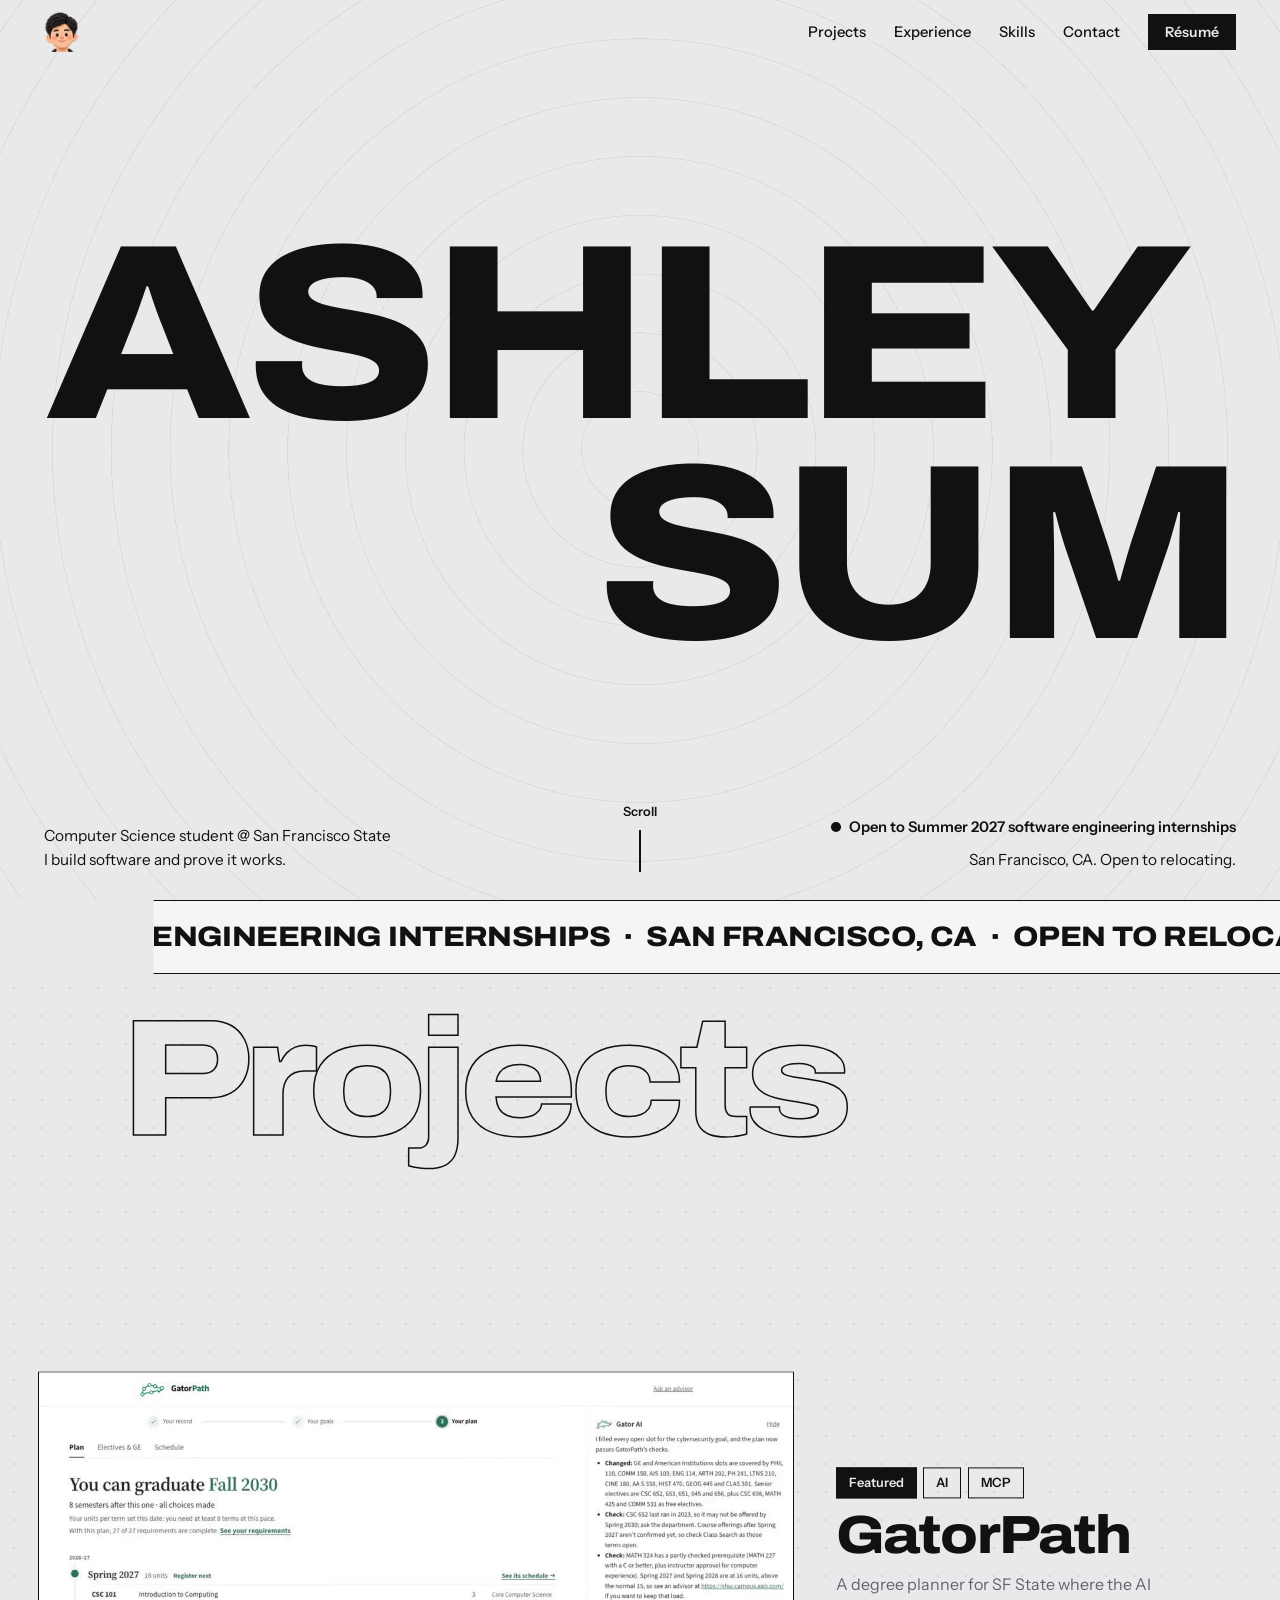
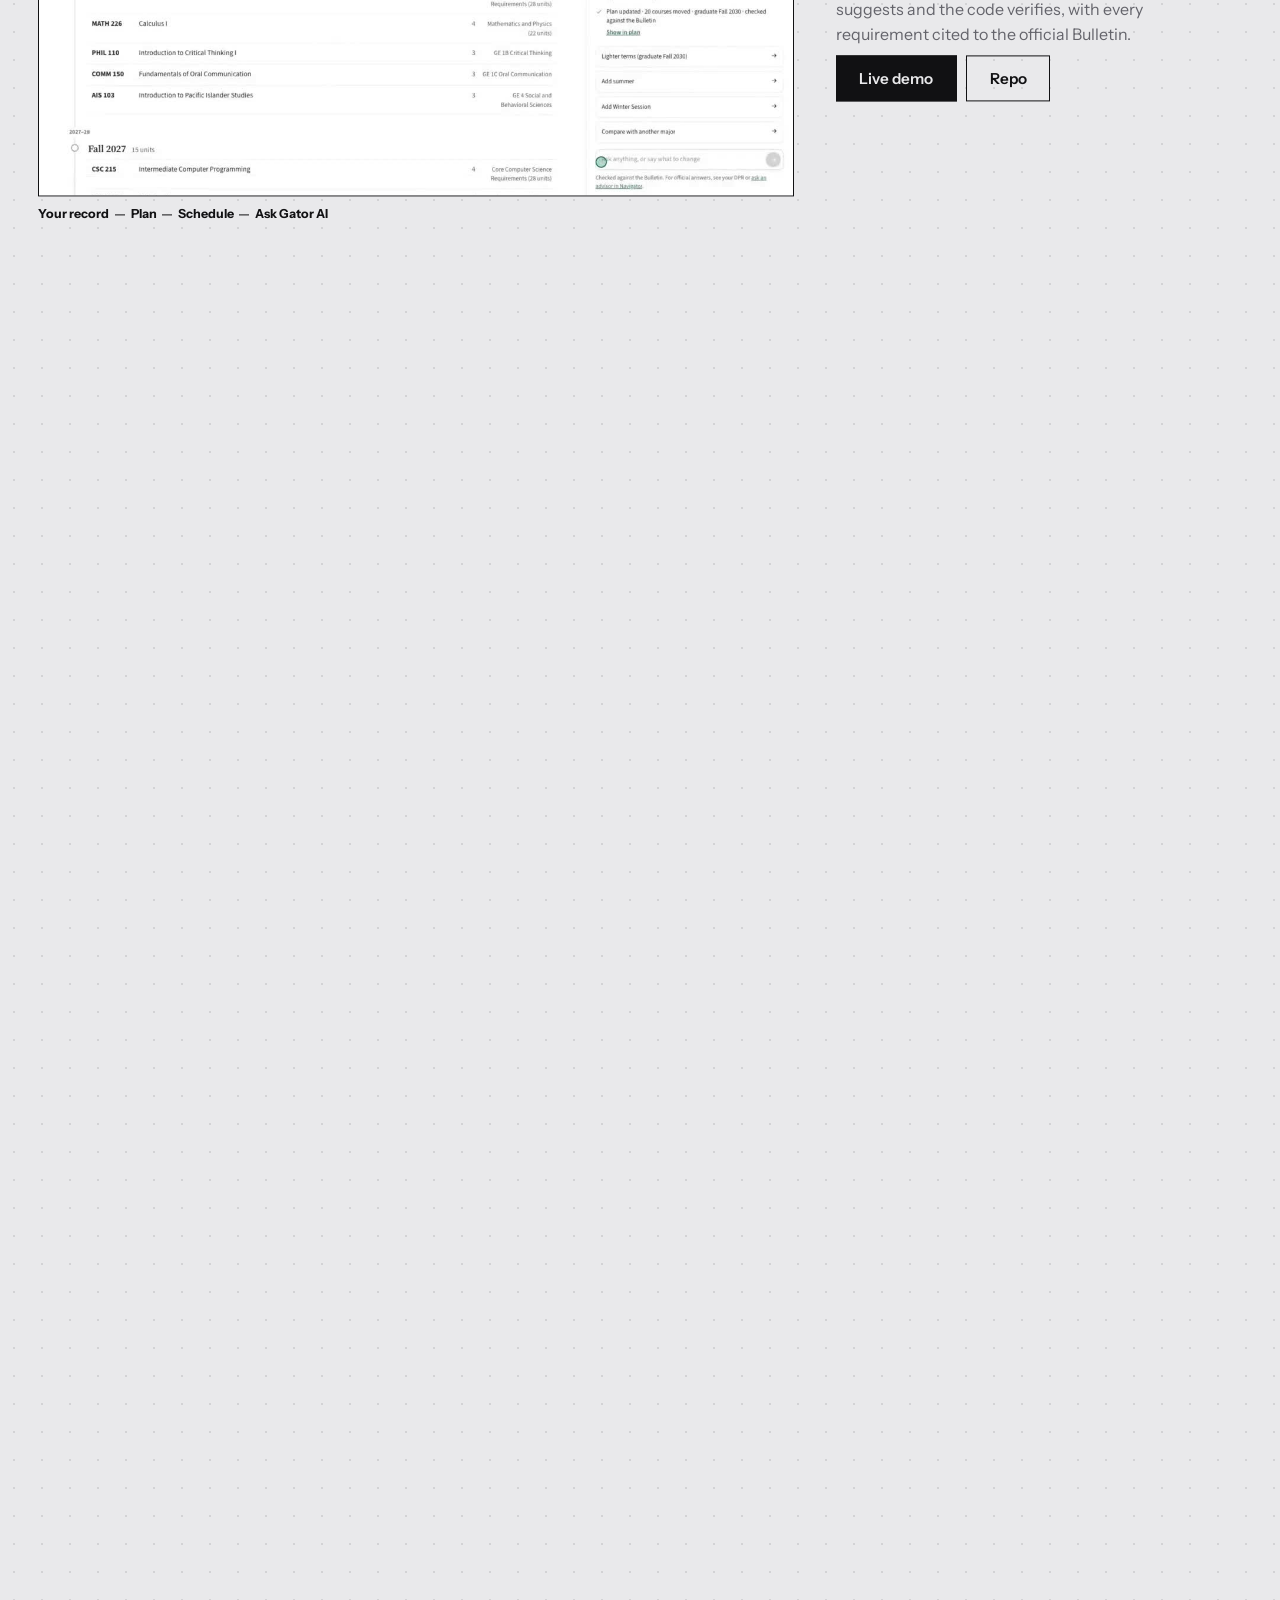
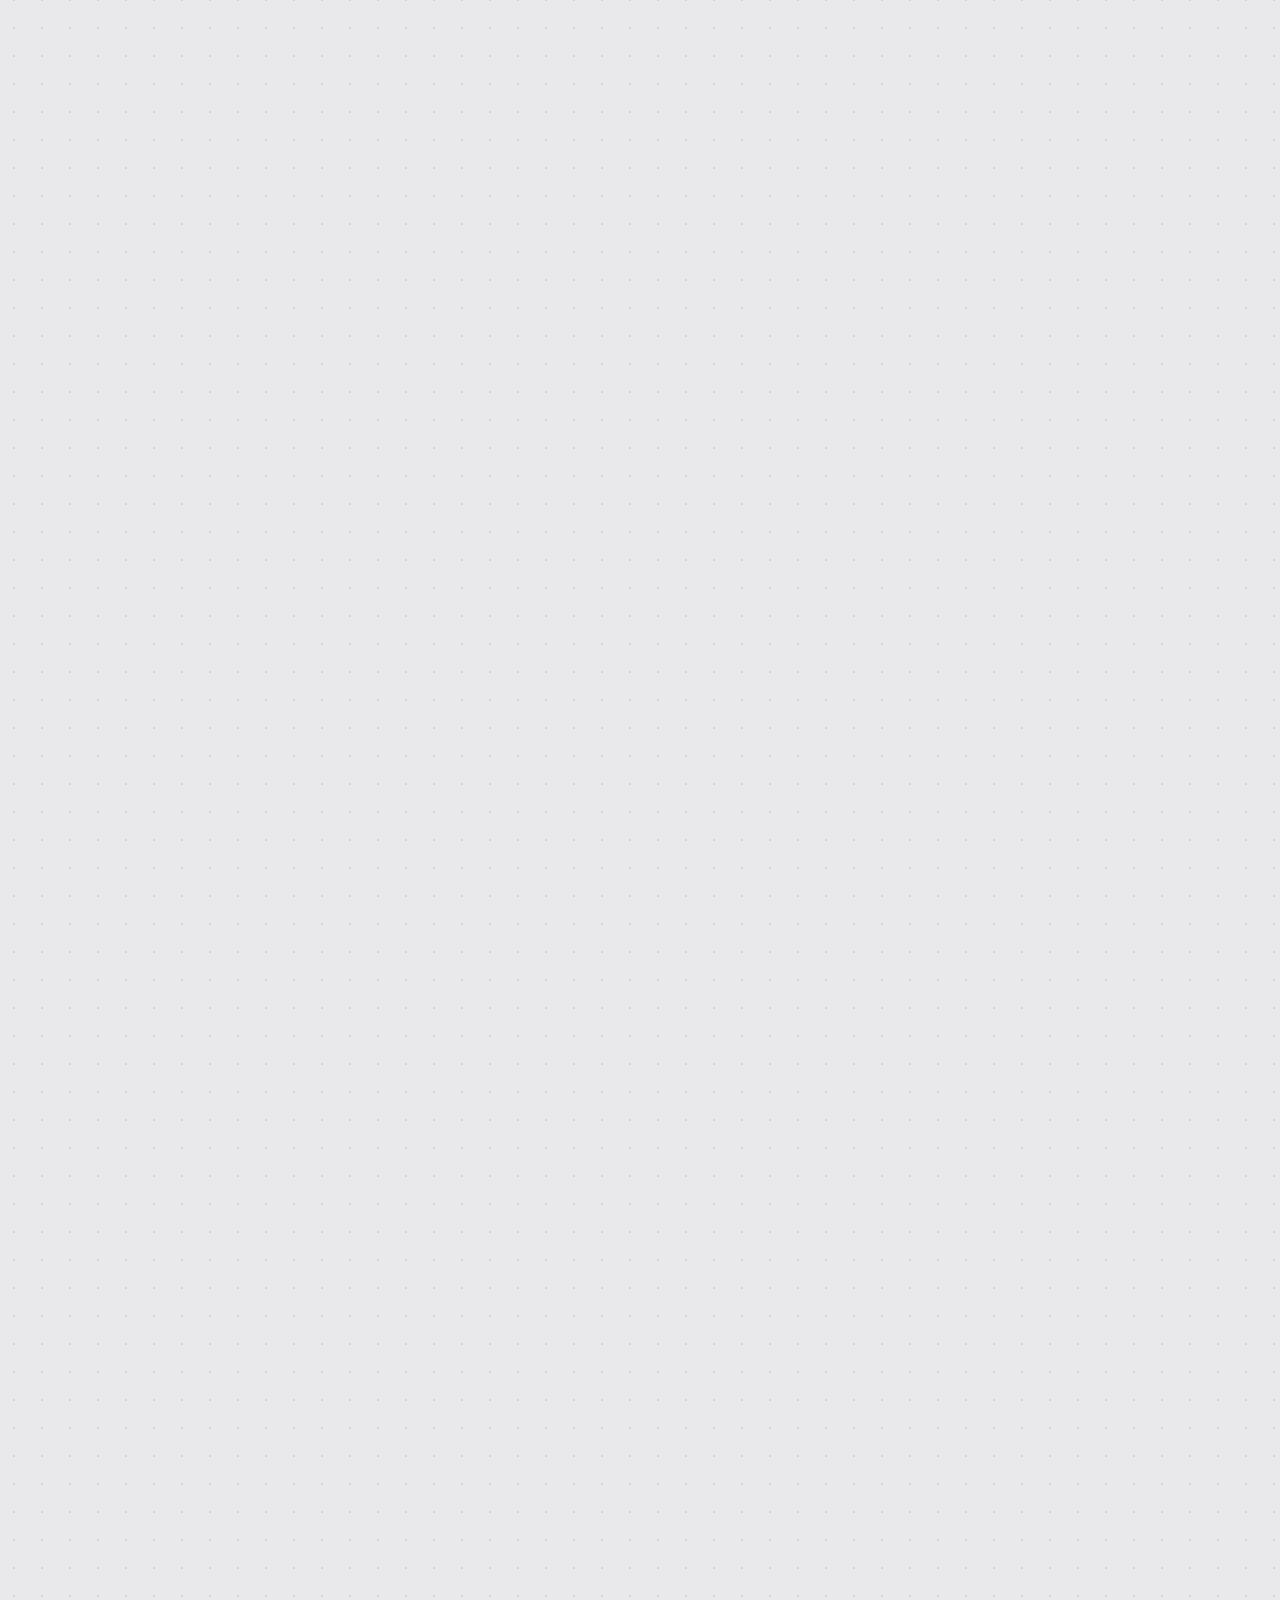
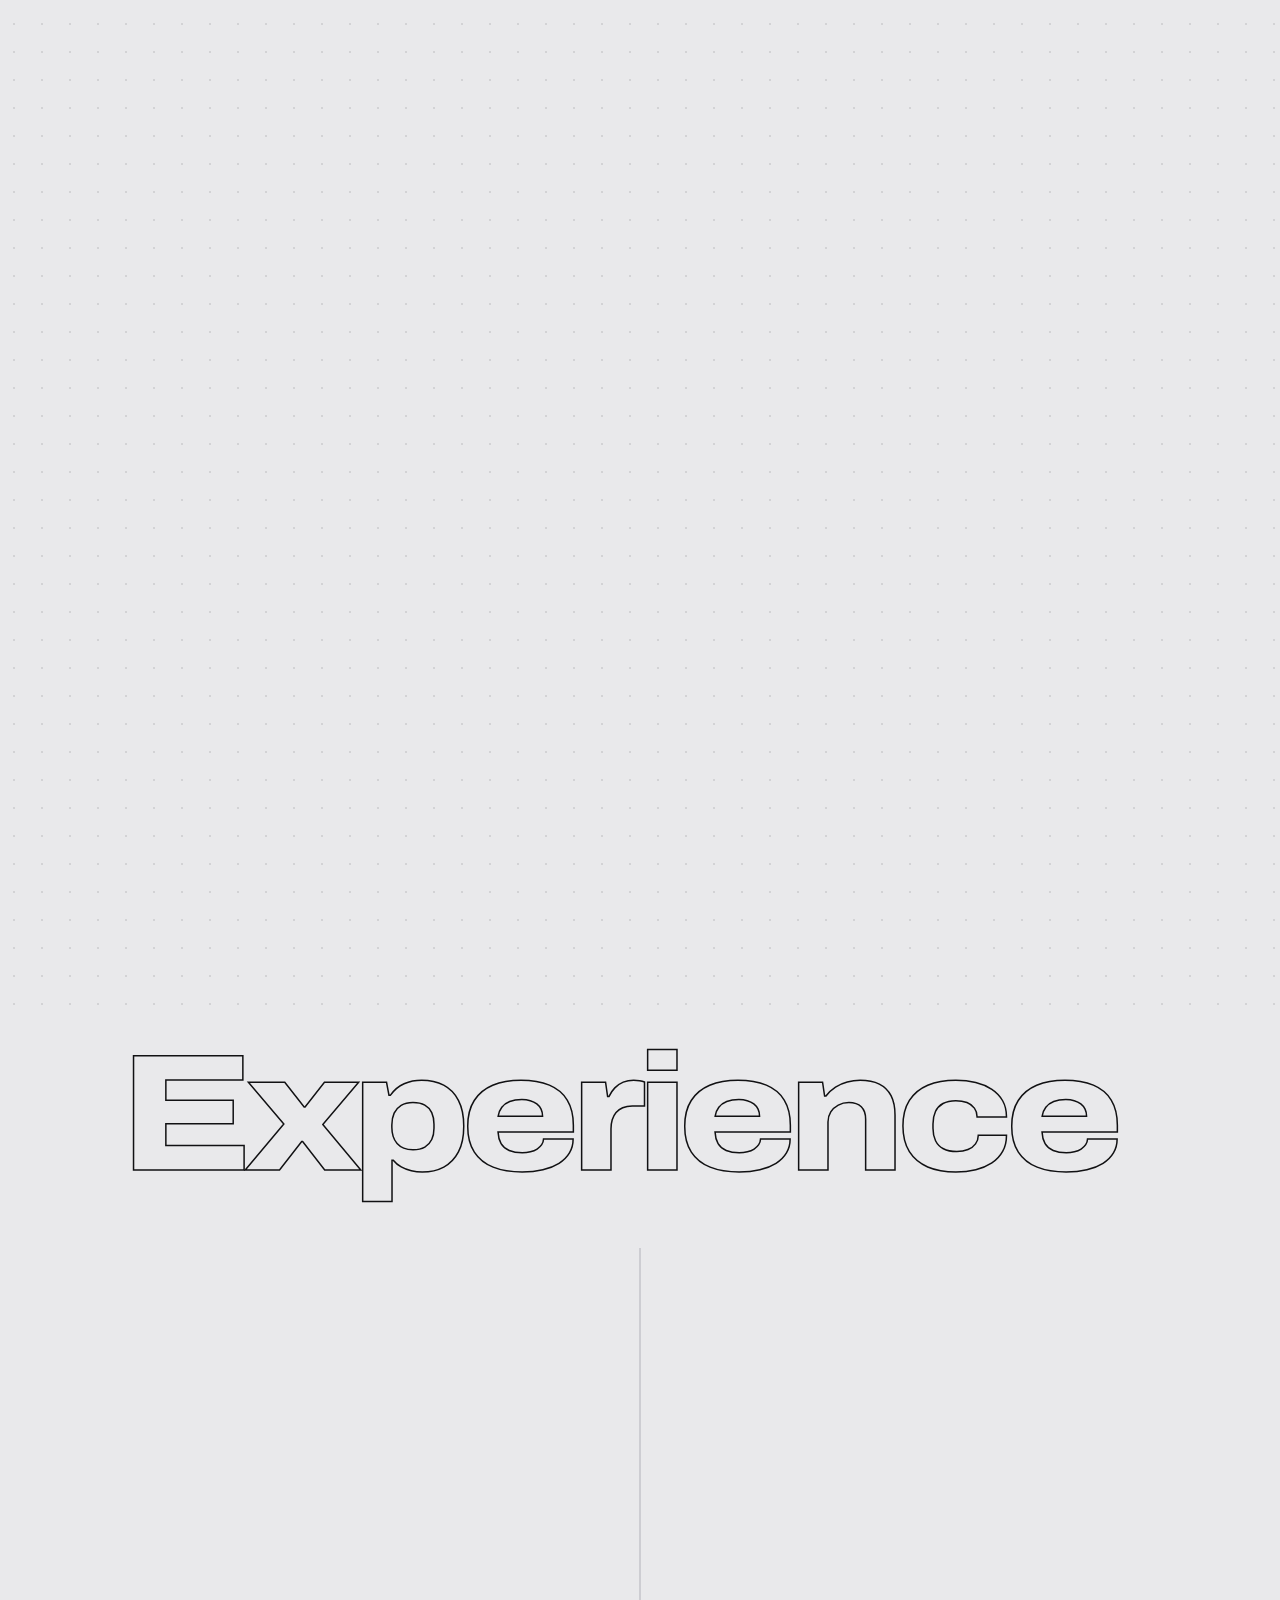
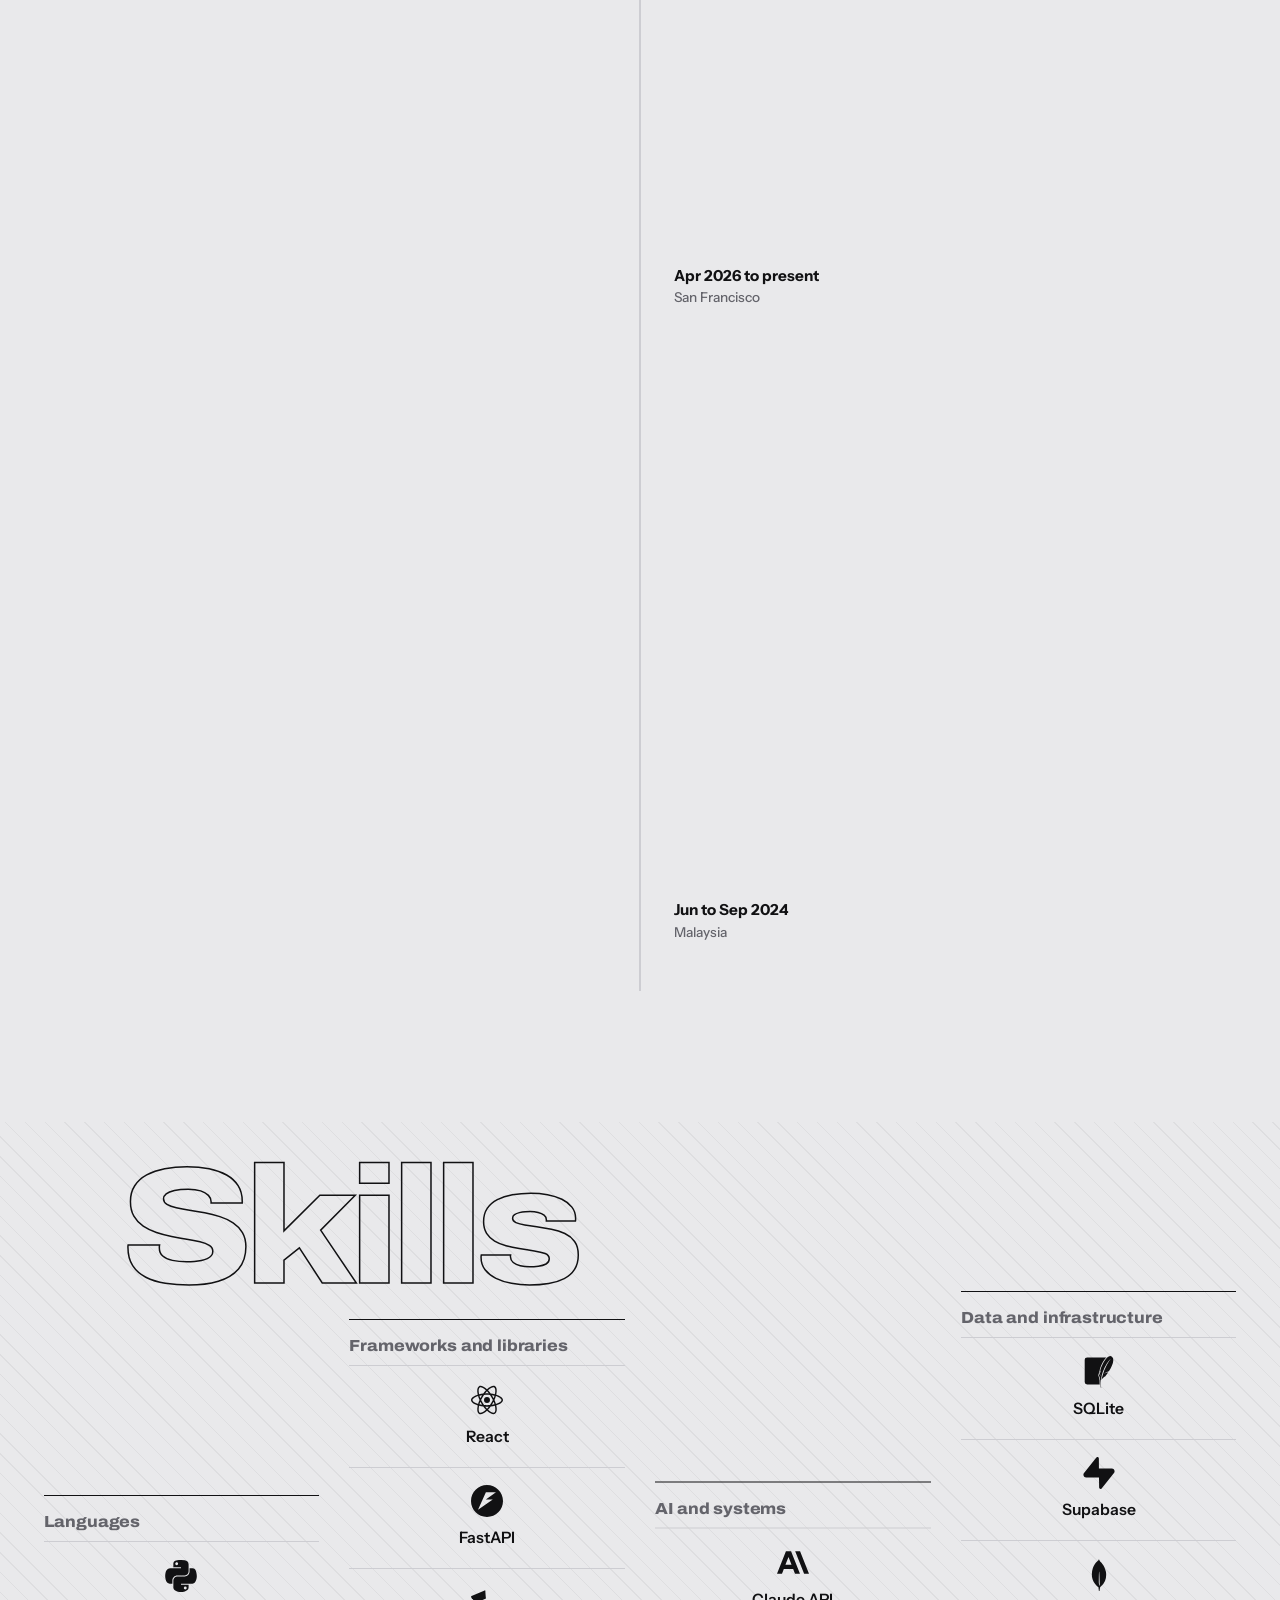
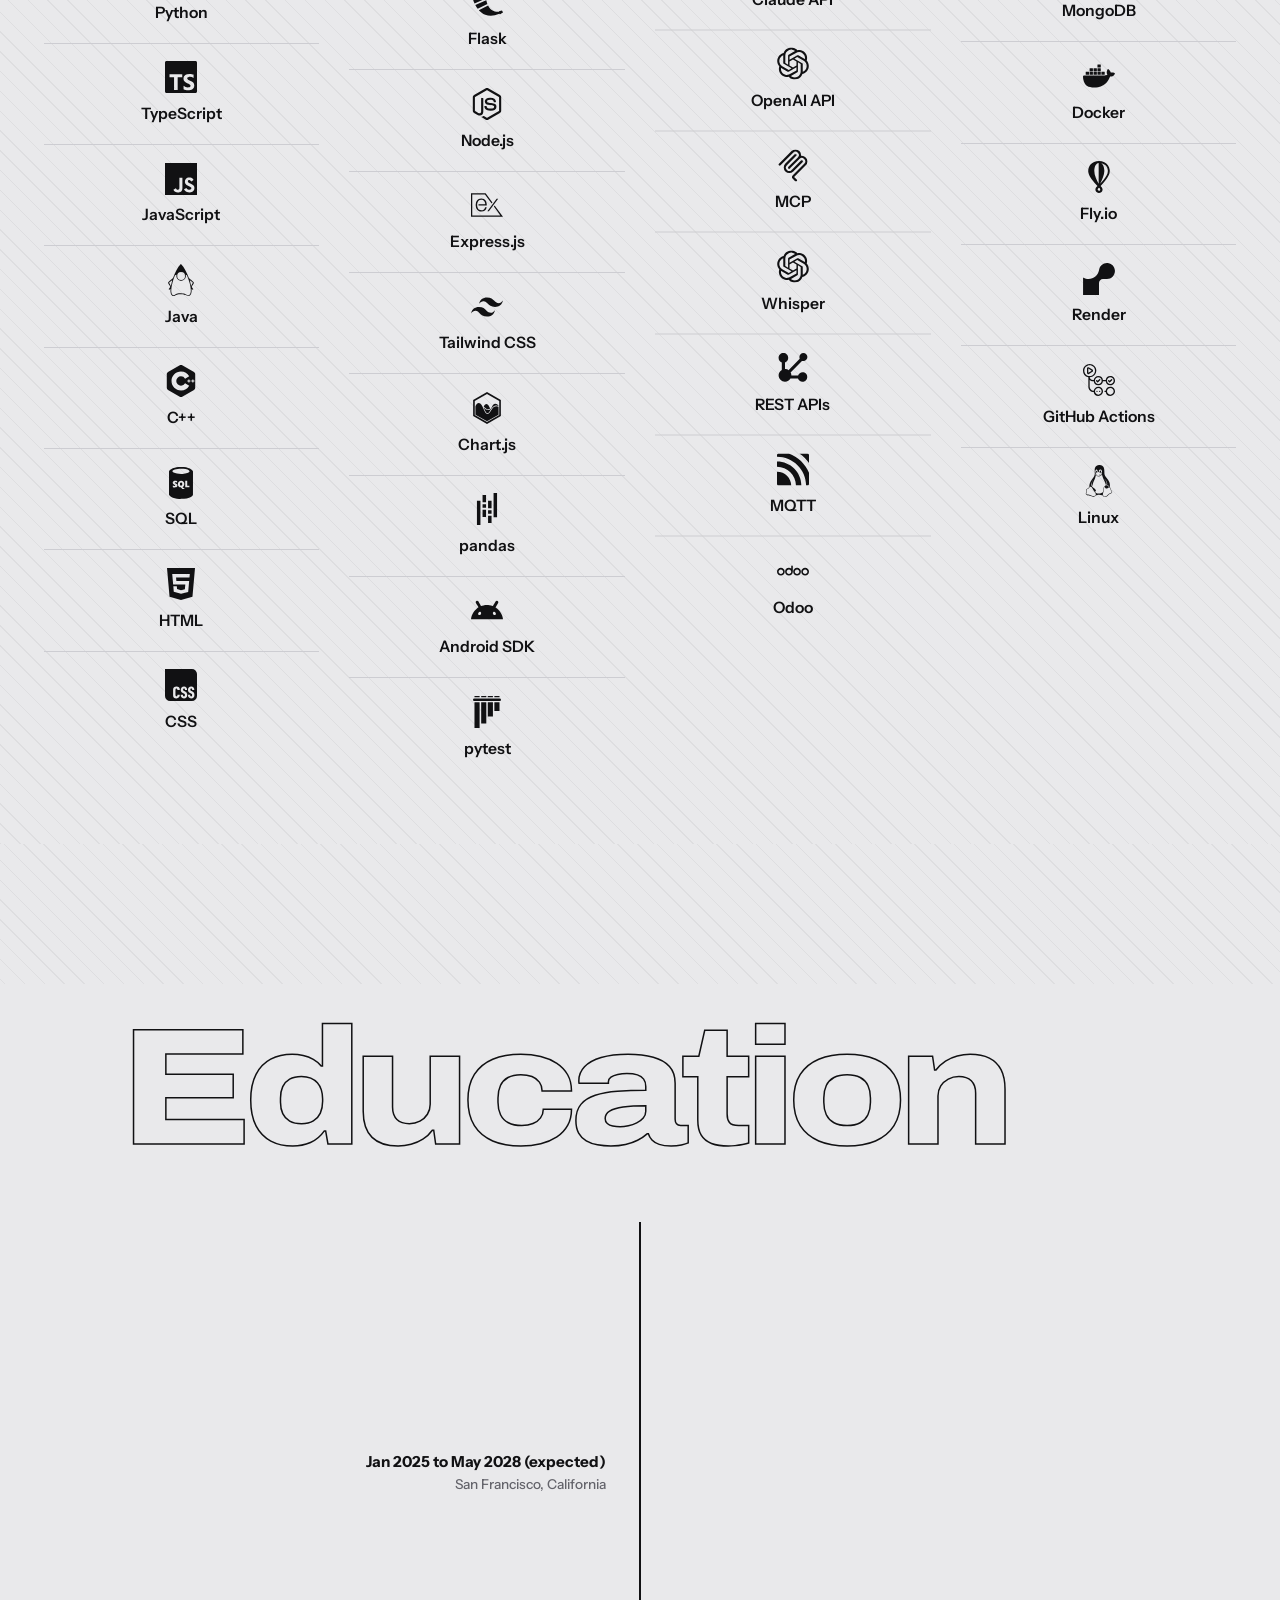
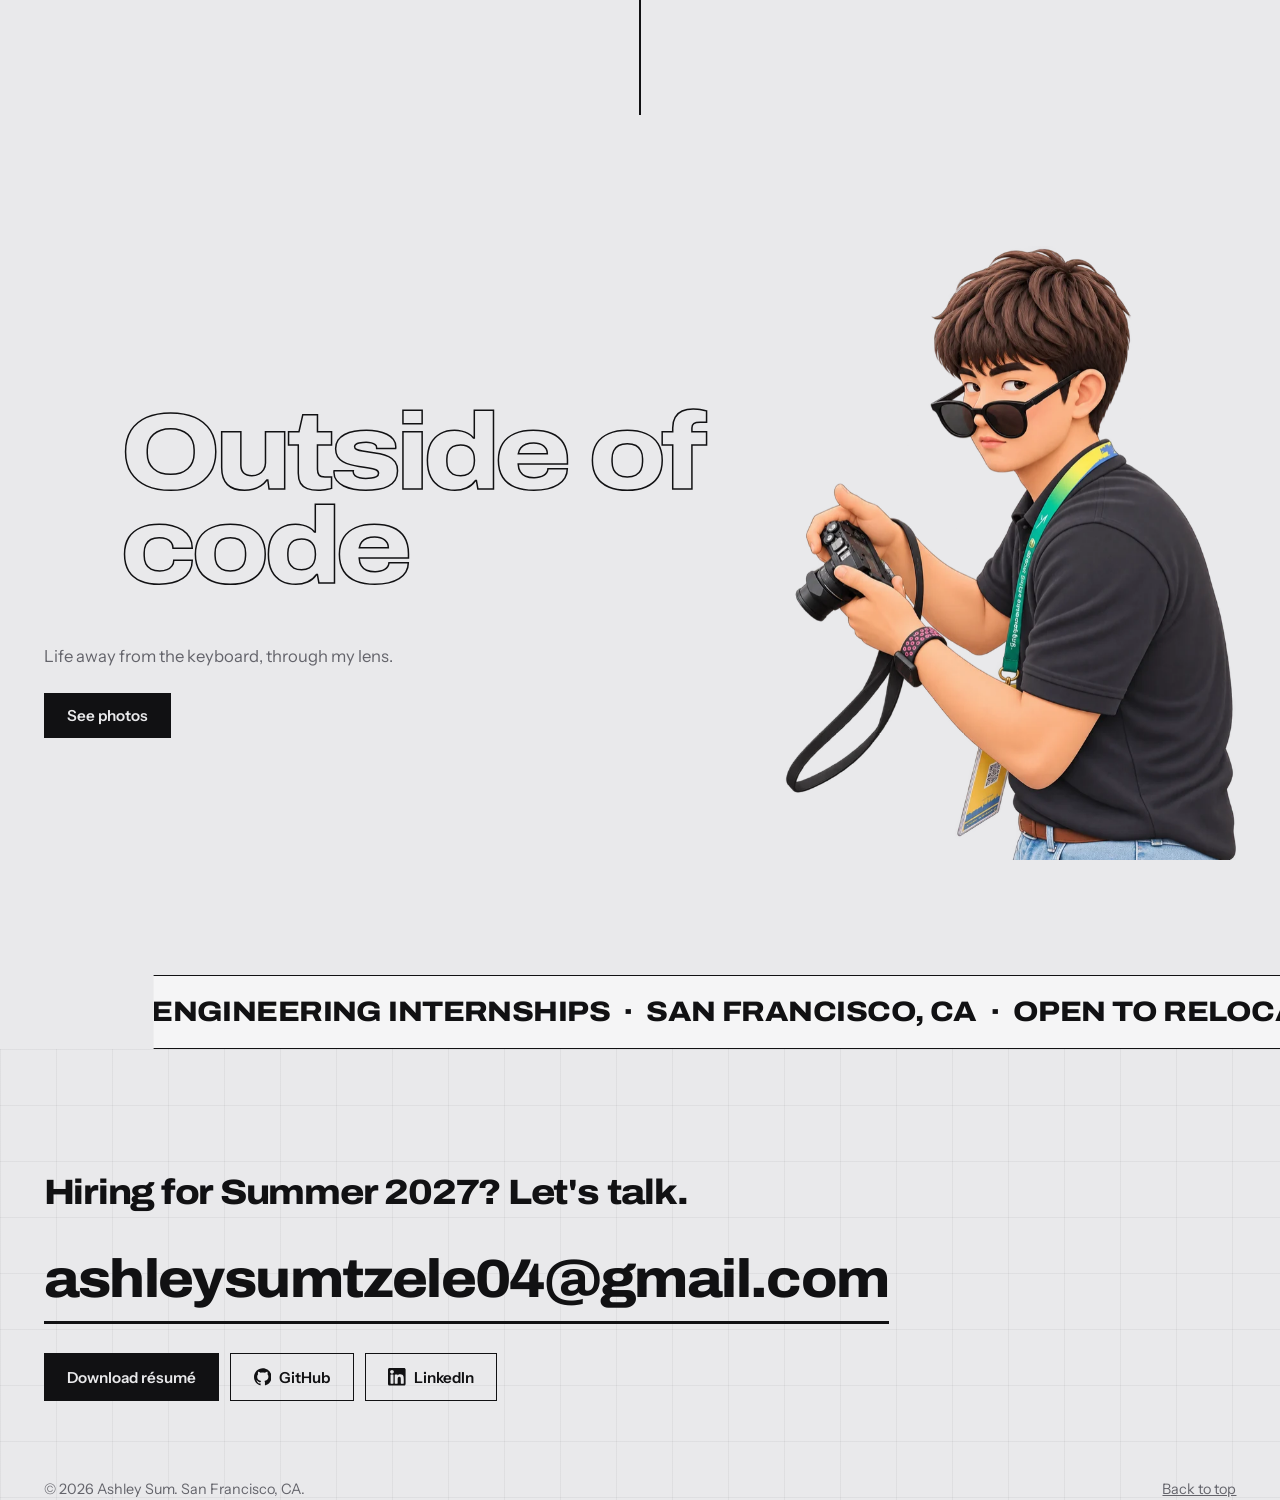
==== commit d224afc3: "Search title and description in the LinkedIn style Co-Authored-By: Claude Opus 5.5 <noreply@anthropi" ====
--- a/index.html
+++ b/index.html
@@ -3,22 +3,22 @@
 <head>
 <meta charset="utf-8">
 <meta name="viewport" content="width=device-width, initial-scale=1">
-<title>Ashley Sum</title>
-<meta name="description" content="Ashley Sum is a Computer Science student at San Francisco State building AI tools, data systems and web apps. Projects, experience and résumé.">
+<title>Ashley Sum - Computer Science Student @ SFSU</title>
+<meta name="description" content="Hi, I’m Ashley, a Computer Science student at San Francisco State University. I build AI tools, data systems and web apps. See my projects, experience and résumé.">
 <link rel="canonical" href="https://ashleytzelesum.com/">
 <meta property="og:type" content="website">
 <meta property="og:site_name" content="Ashley Sum">
-<meta property="og:title" content="Ashley Sum">
-<meta property="og:description" content="Ashley Sum is a Computer Science student at San Francisco State building AI tools, data systems and web apps. Projects, experience and résumé.">
+<meta property="og:title" content="Ashley Sum - Computer Science Student @ SFSU">
+<meta property="og:description" content="Hi, I’m Ashley, a Computer Science student at San Francisco State University. I build AI tools, data systems and web apps. See my projects, experience and résumé.">
 <meta property="og:url" content="https://ashleytzelesum.com/">
 <meta property="og:image" content="https://ashleytzelesum.com/img/og.jpg">
 <meta property="og:image:width" content="1200"><meta property="og:image:height" content="630">
 <meta property="og:image:alt" content="Ashley Sum, Computer Science at San Francisco State">
 <meta name="twitter:card" content="summary_large_image">
-<meta name="twitter:title" content="Ashley Sum">
-<meta name="twitter:description" content="Ashley Sum is a Computer Science student at San Francisco State building AI tools, data systems and web apps. Projects, experience and résumé.">
+<meta name="twitter:title" content="Ashley Sum - Computer Science Student @ SFSU">
+<meta name="twitter:description" content="Hi, I’m Ashley, a Computer Science student at San Francisco State University. I build AI tools, data systems and web apps. See my projects, experience and résumé.">
 <meta name="twitter:image" content="https://ashleytzelesum.com/img/og.jpg">
-<script type="application/ld+json">{"@context": "https://schema.org", "@type": "Person", "name": "Ashley Sum", "alternateName": "Ashley Tze Le Sum", "url": "https://ashleytzelesum.com/", "image": "https://ashleytzelesum.com/img/og.jpg", "jobTitle": "Computer Science student", "alumniOf": {"@type": "CollegeOrUniversity", "name": "San Francisco State University"}, "sameAs": ["https://github.com/ashleytzele", "https://linkedin.com/in/ashley-sum"]}</script>
+<script type="application/ld+json">{"@context": "https://schema.org", "@type": "Person", "name": "Ashley Sum", "alternateName": "Ashley Tze Le Sum", "url": "https://ashleytzelesum.com/", "image": "https://ashleytzelesum.com/img/og.jpg", "jobTitle": "Computer Science Student", "alumniOf": {"@type": "CollegeOrUniversity", "name": "San Francisco State University"}, "sameAs": ["https://github.com/ashleytzele", "https://linkedin.com/in/ashley-sum"]}</script>
 <link rel="preconnect" href="https://fonts.googleapis.com">
 <link rel="preconnect" href="https://fonts.gstatic.com" crossorigin>
 <link href="https://fonts.googleapis.com/css2?family=Archivo:wdth,wght@62..125,500..900&family=Instrument+Sans:wght@400;500;600;700&display=swap" rel="stylesheet">
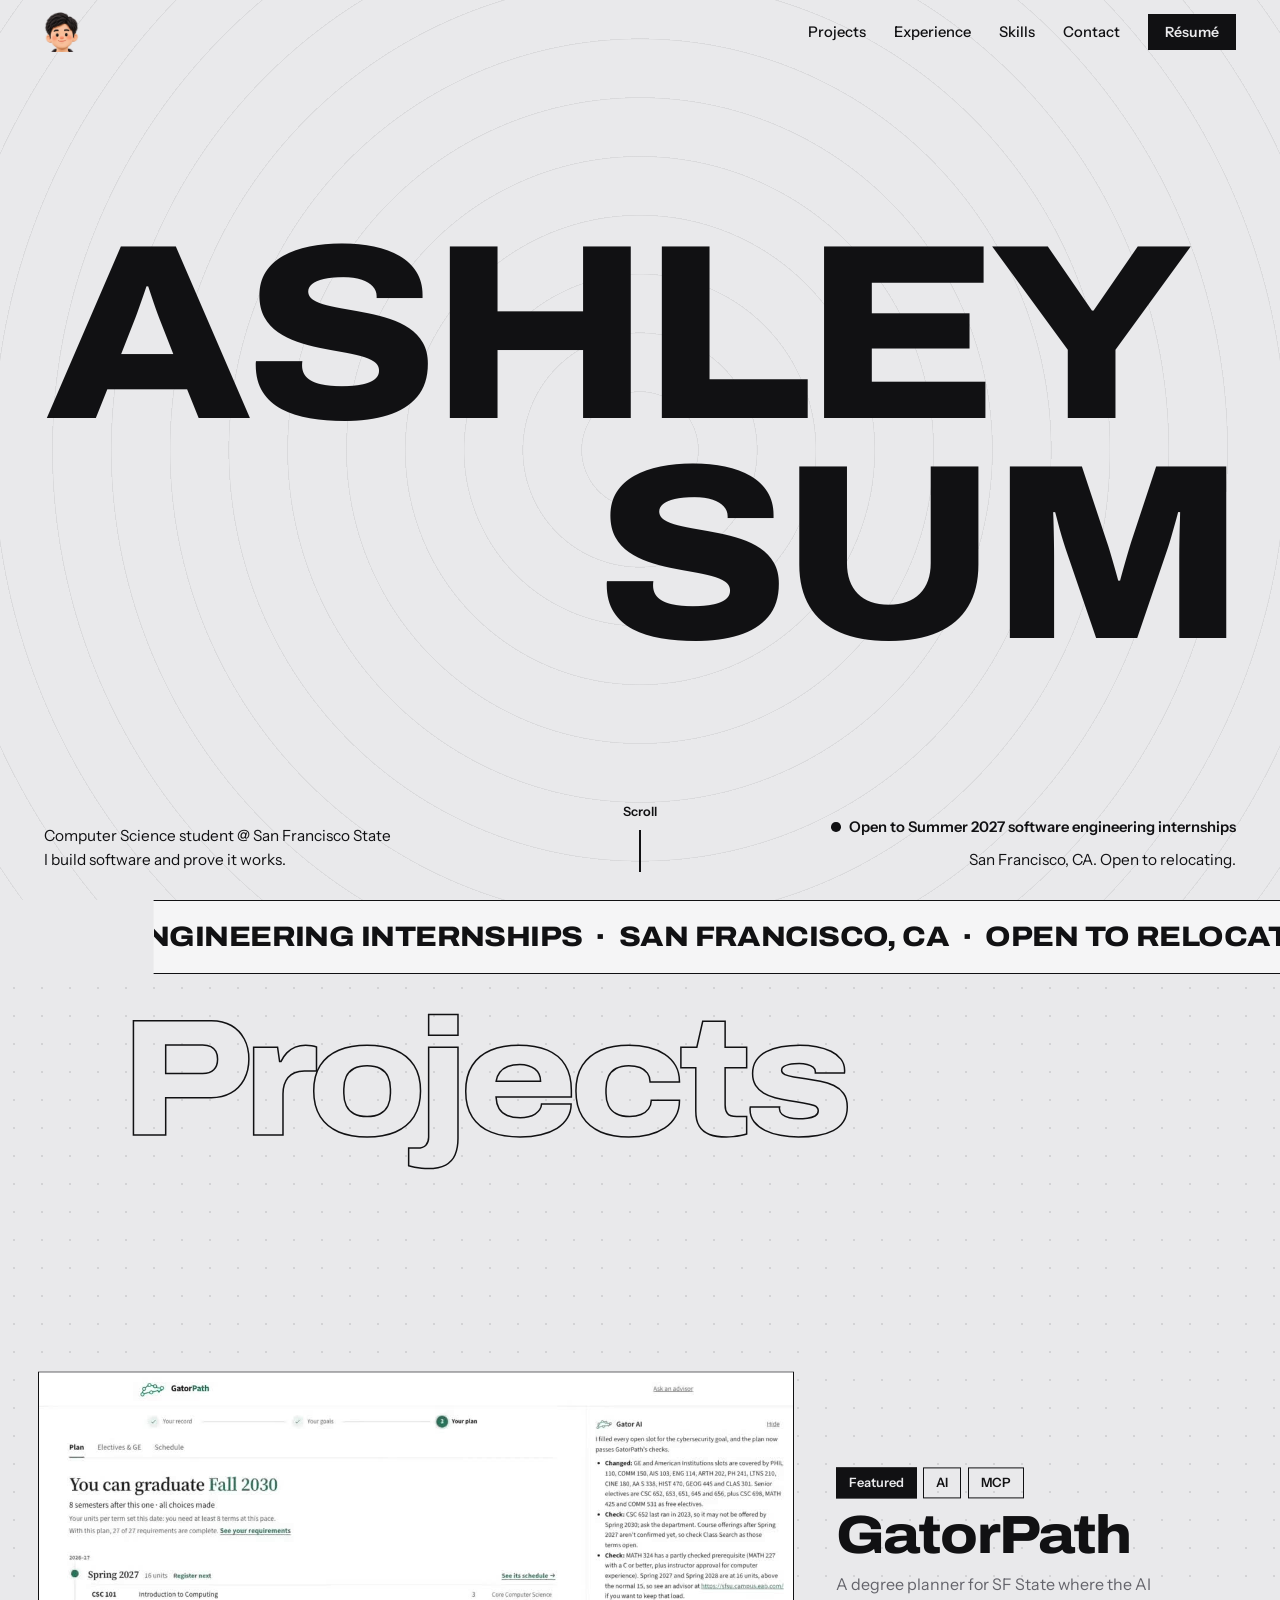
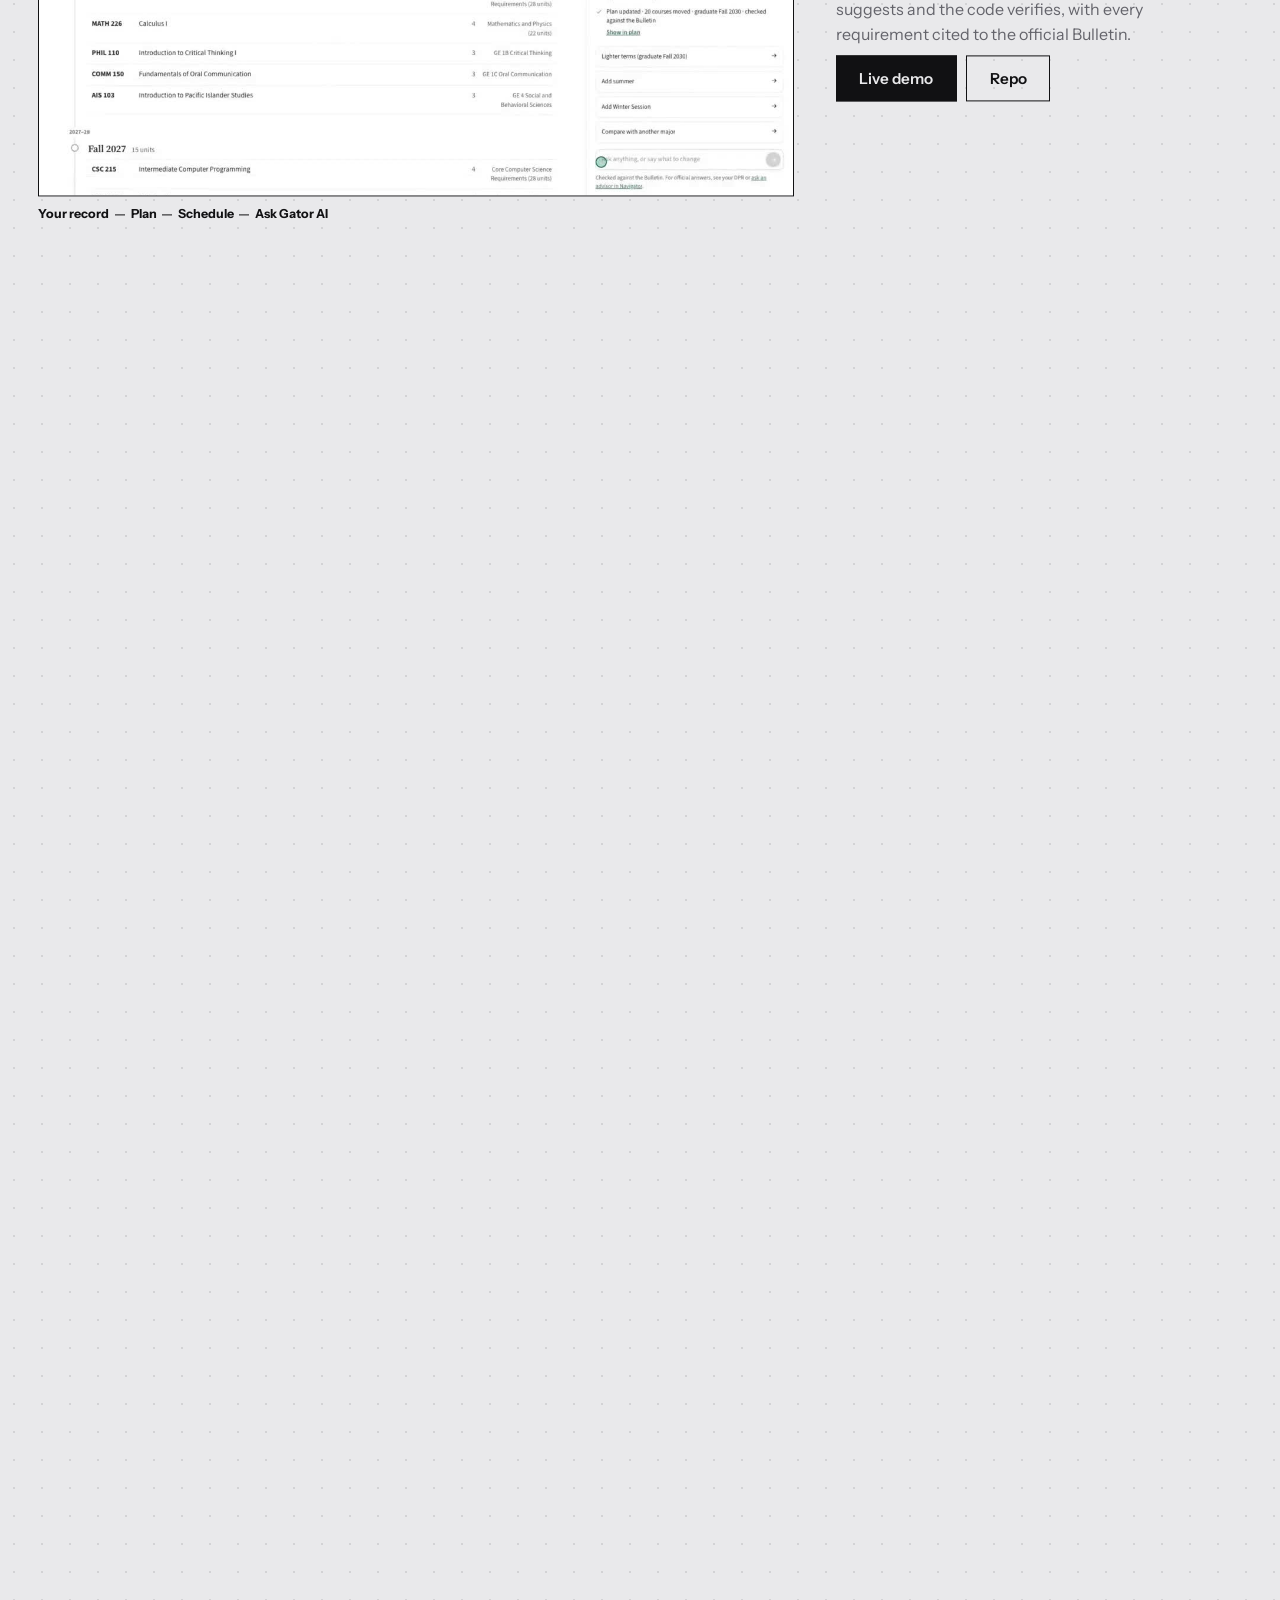
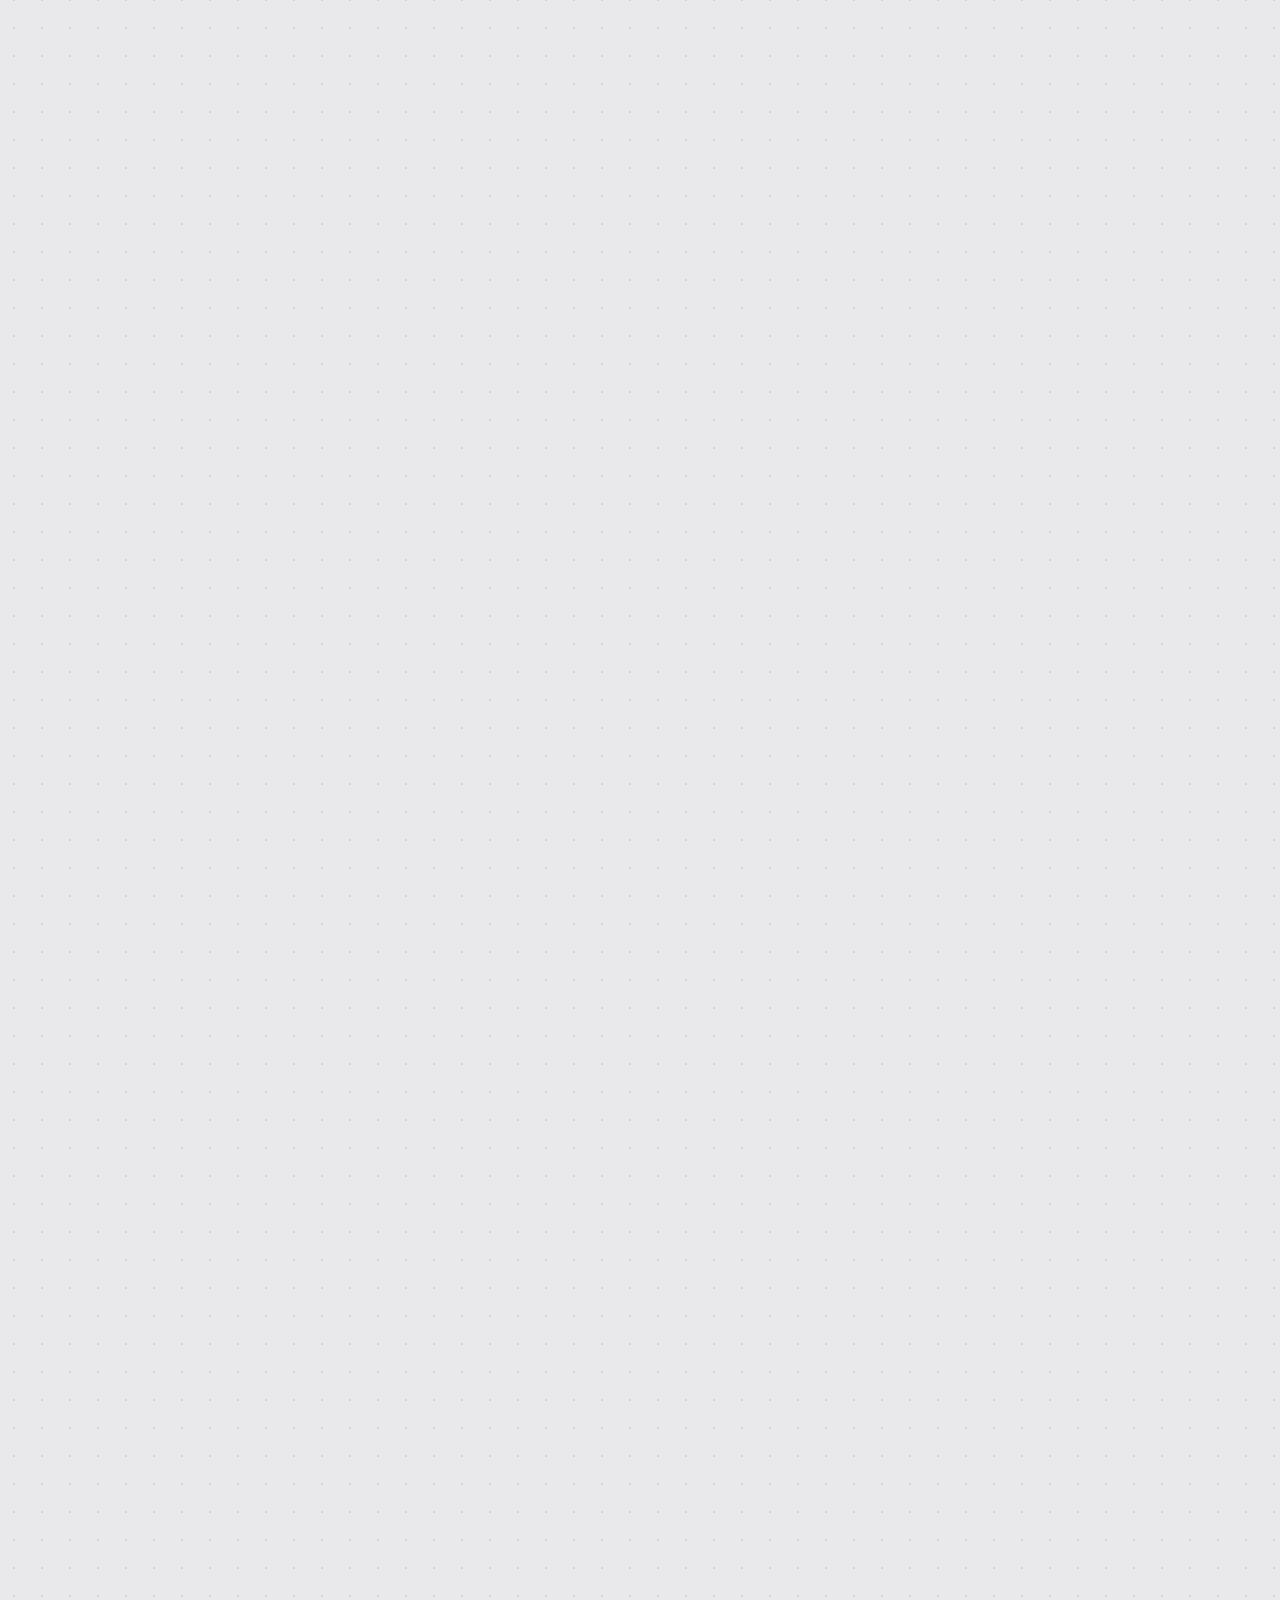
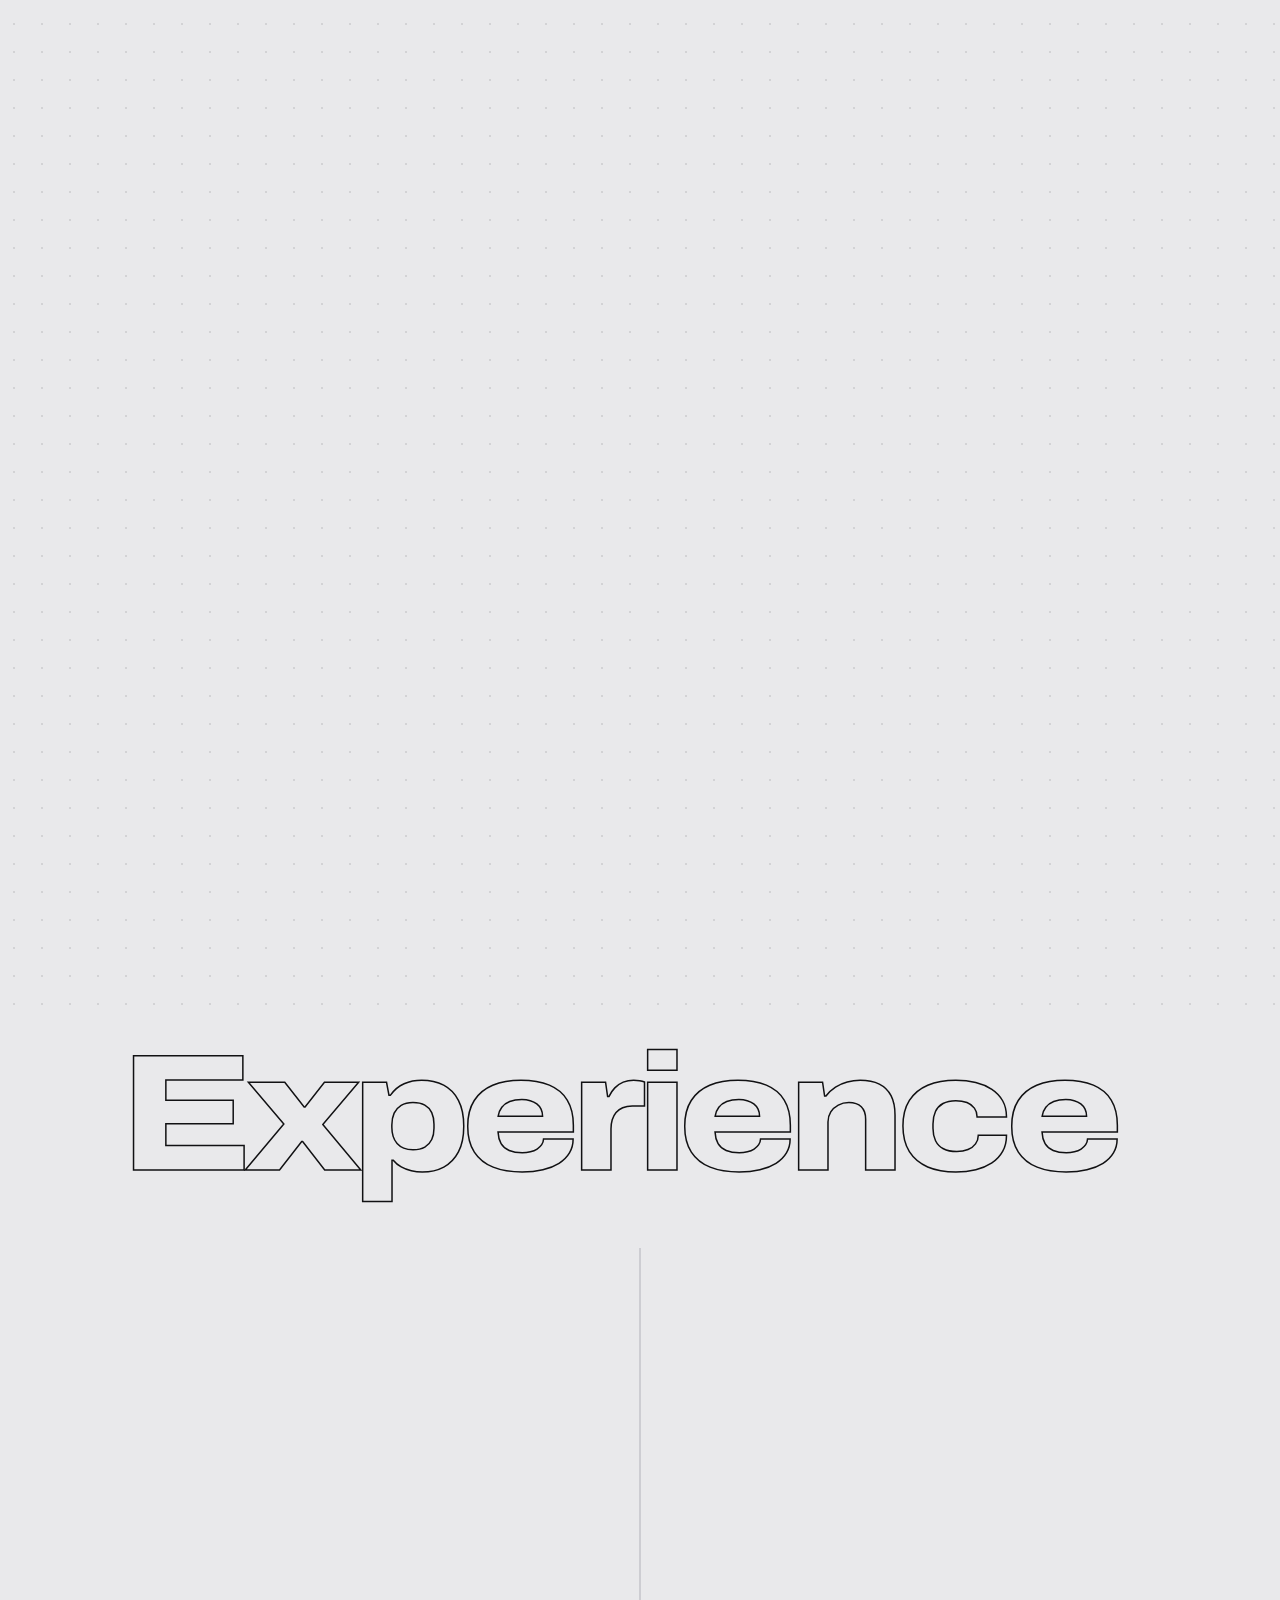
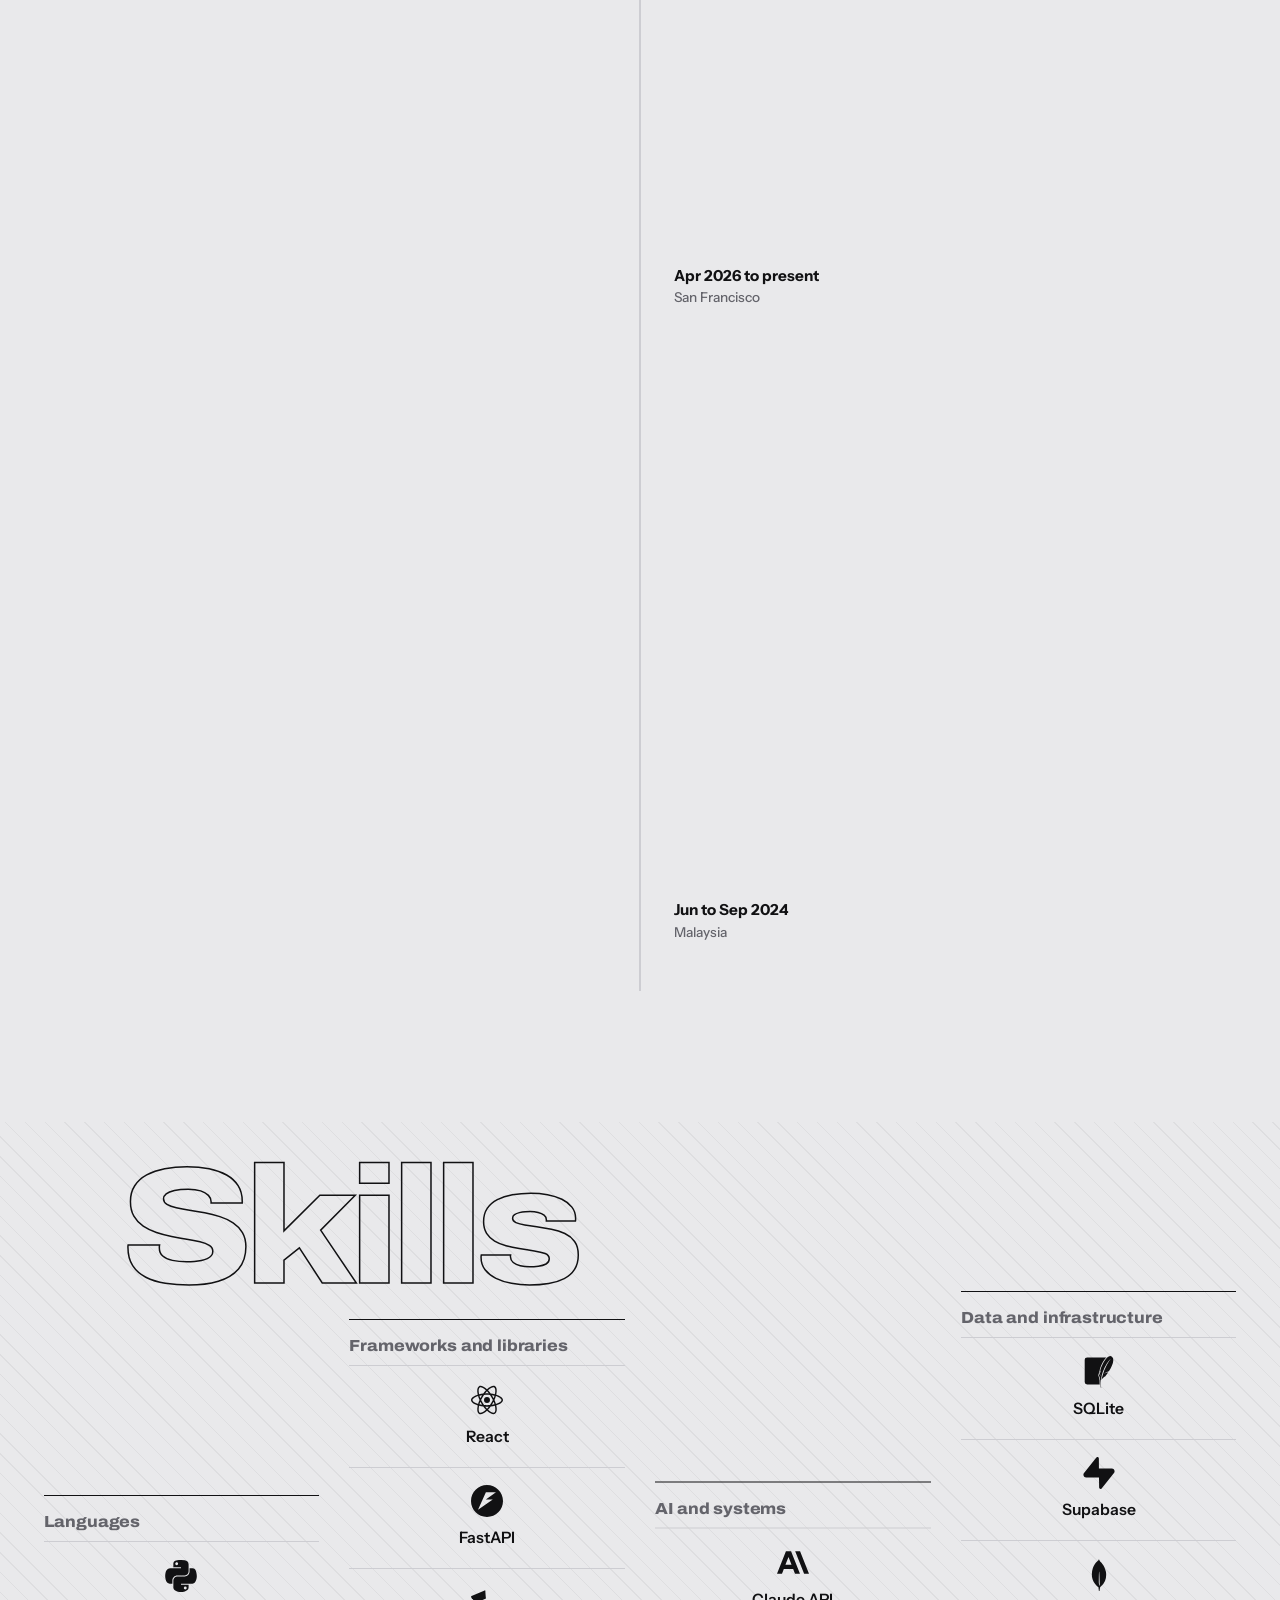
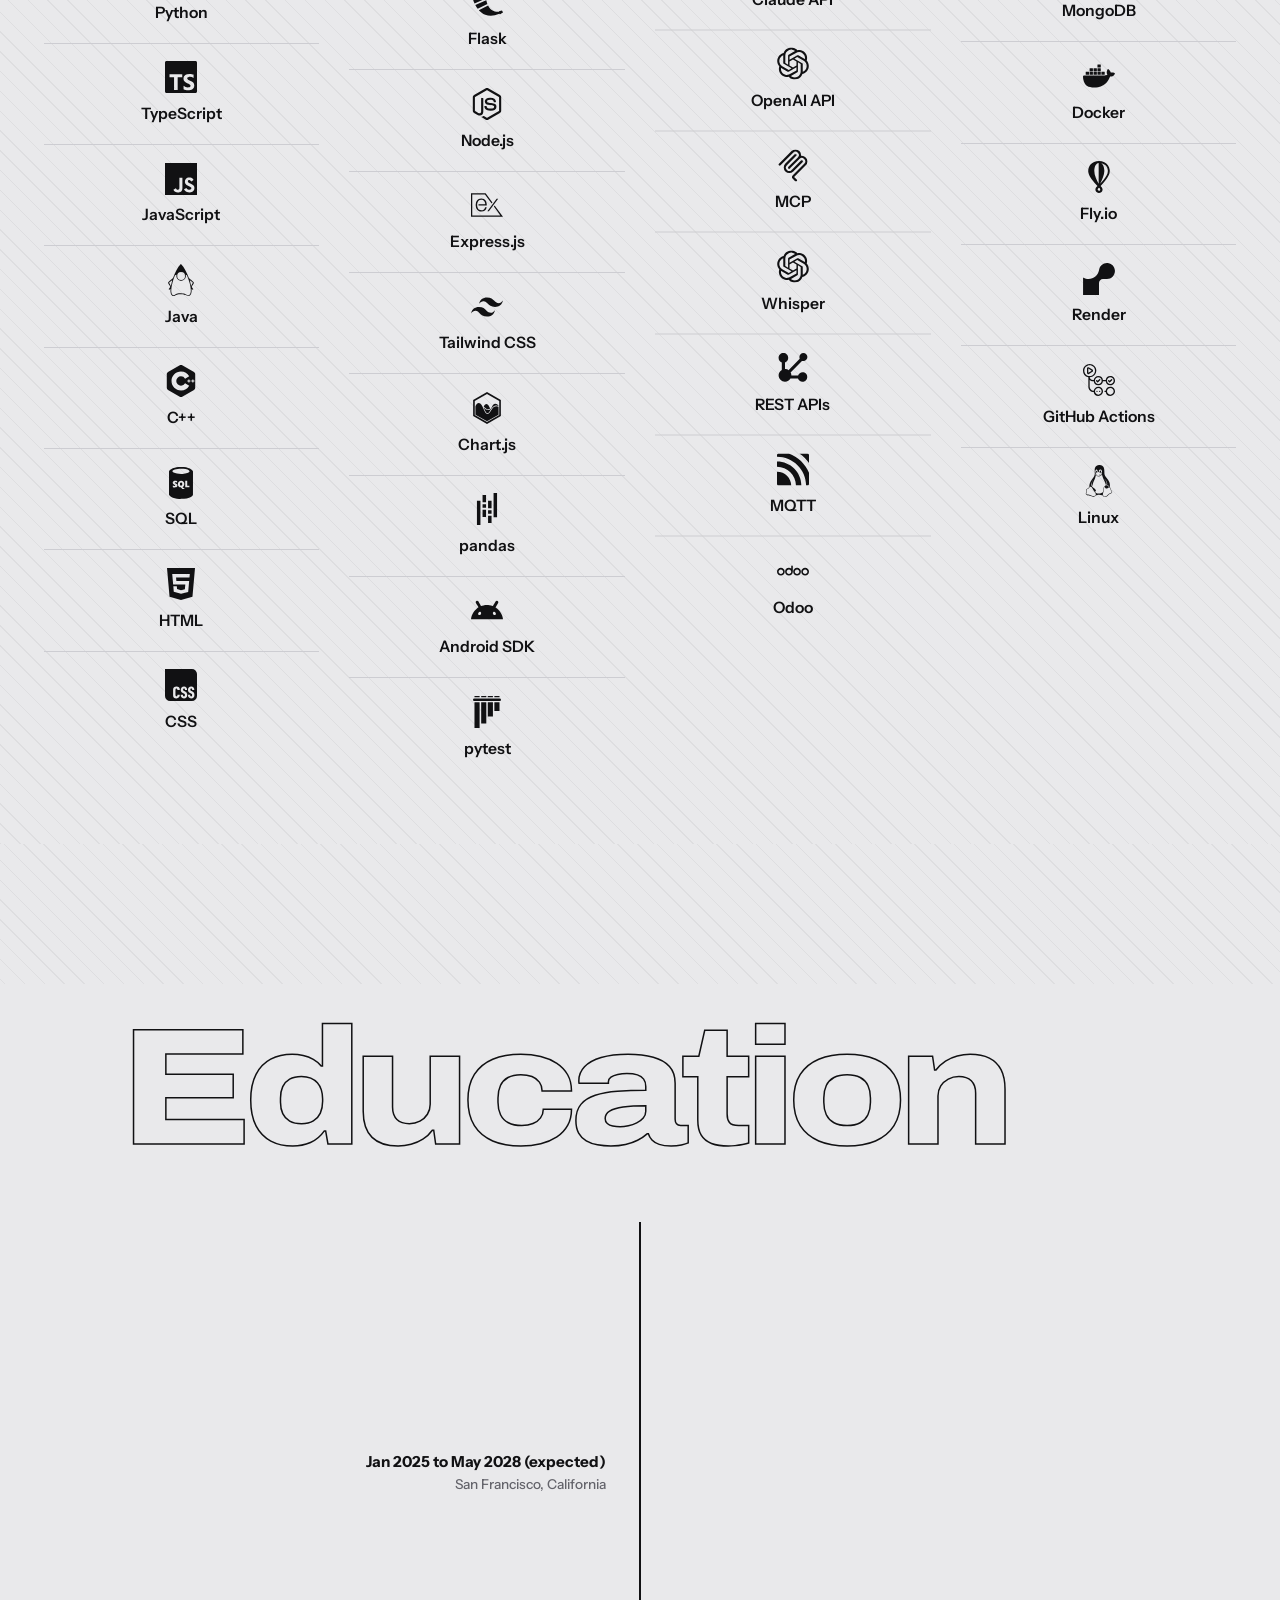
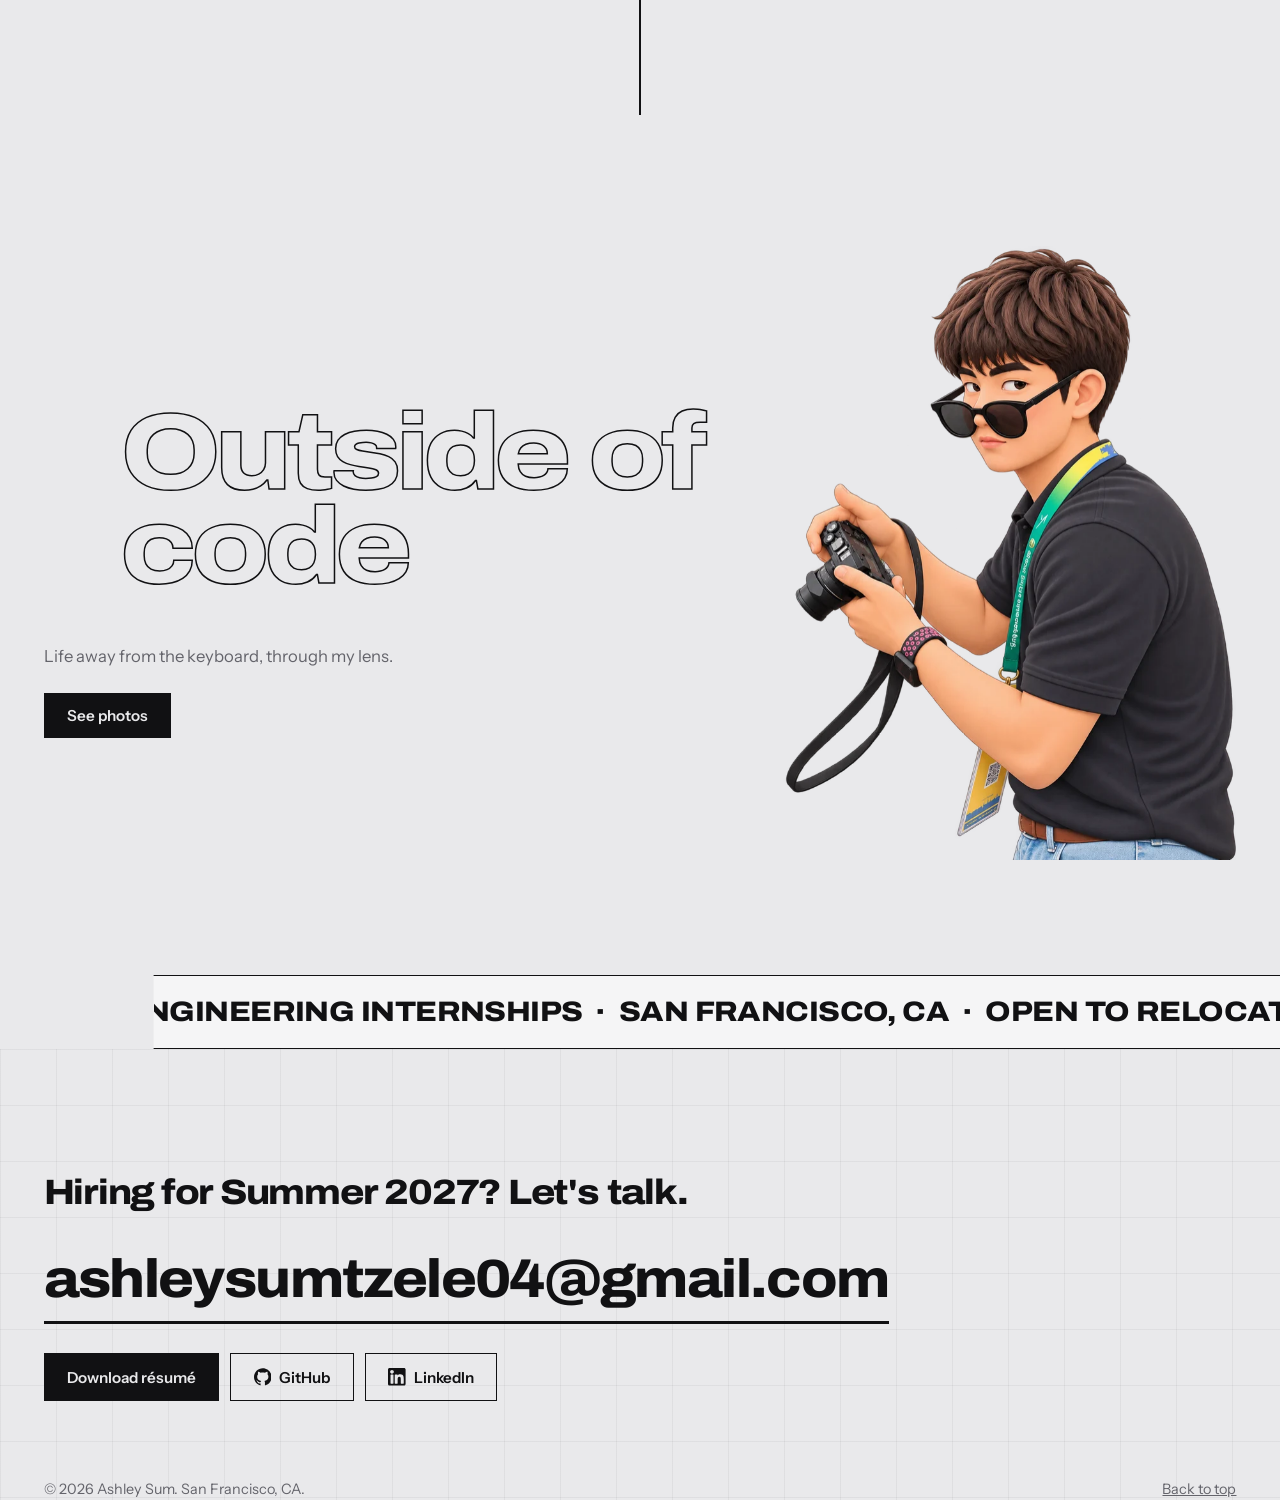
==== commit cb97cecb: "Own search title and description, LinkedIn as reference only Co-Authored-By: Claude Opus 5.5 <norepl" ====
--- a/index.html
+++ b/index.html
@@ -3,20 +3,20 @@
 <head>
 <meta charset="utf-8">
 <meta name="viewport" content="width=device-width, initial-scale=1">
-<title>Ashley Sum - Computer Science Student @ SFSU</title>
-<meta name="description" content="Hi, I’m Ashley, a Computer Science student at San Francisco State University. I build AI tools, data systems and web apps. See my projects, experience and résumé.">
+<title>Ashley Sum | Software Engineer in the Making</title>
+<meta name="description" content="I’m Ashley, a CS student at SF State who builds AI tools, data systems and web apps, from a degree planner to an AI meeting-minutes tool. Open to software engineering internships.">
 <link rel="canonical" href="https://ashleytzelesum.com/">
 <meta property="og:type" content="website">
 <meta property="og:site_name" content="Ashley Sum">
-<meta property="og:title" content="Ashley Sum - Computer Science Student @ SFSU">
-<meta property="og:description" content="Hi, I’m Ashley, a Computer Science student at San Francisco State University. I build AI tools, data systems and web apps. See my projects, experience and résumé.">
+<meta property="og:title" content="Ashley Sum | Software Engineer in the Making">
+<meta property="og:description" content="I’m Ashley, a CS student at SF State who builds AI tools, data systems and web apps, from a degree planner to an AI meeting-minutes tool. Open to software engineering internships.">
 <meta property="og:url" content="https://ashleytzelesum.com/">
 <meta property="og:image" content="https://ashleytzelesum.com/img/og.jpg">
 <meta property="og:image:width" content="1200"><meta property="og:image:height" content="630">
 <meta property="og:image:alt" content="Ashley Sum, Computer Science at San Francisco State">
 <meta name="twitter:card" content="summary_large_image">
-<meta name="twitter:title" content="Ashley Sum - Computer Science Student @ SFSU">
-<meta name="twitter:description" content="Hi, I’m Ashley, a Computer Science student at San Francisco State University. I build AI tools, data systems and web apps. See my projects, experience and résumé.">
+<meta name="twitter:title" content="Ashley Sum | Software Engineer in the Making">
+<meta name="twitter:description" content="I’m Ashley, a CS student at SF State who builds AI tools, data systems and web apps, from a degree planner to an AI meeting-minutes tool. Open to software engineering internships.">
 <meta name="twitter:image" content="https://ashleytzelesum.com/img/og.jpg">
 <script type="application/ld+json">{"@context": "https://schema.org", "@type": "Person", "name": "Ashley Sum", "alternateName": "Ashley Tze Le Sum", "url": "https://ashleytzelesum.com/", "image": "https://ashleytzelesum.com/img/og.jpg", "jobTitle": "Computer Science Student", "alumniOf": {"@type": "CollegeOrUniversity", "name": "San Francisco State University"}, "sameAs": ["https://github.com/ashleytzele", "https://linkedin.com/in/ashley-sum"]}</script>
 <link rel="preconnect" href="https://fonts.googleapis.com">
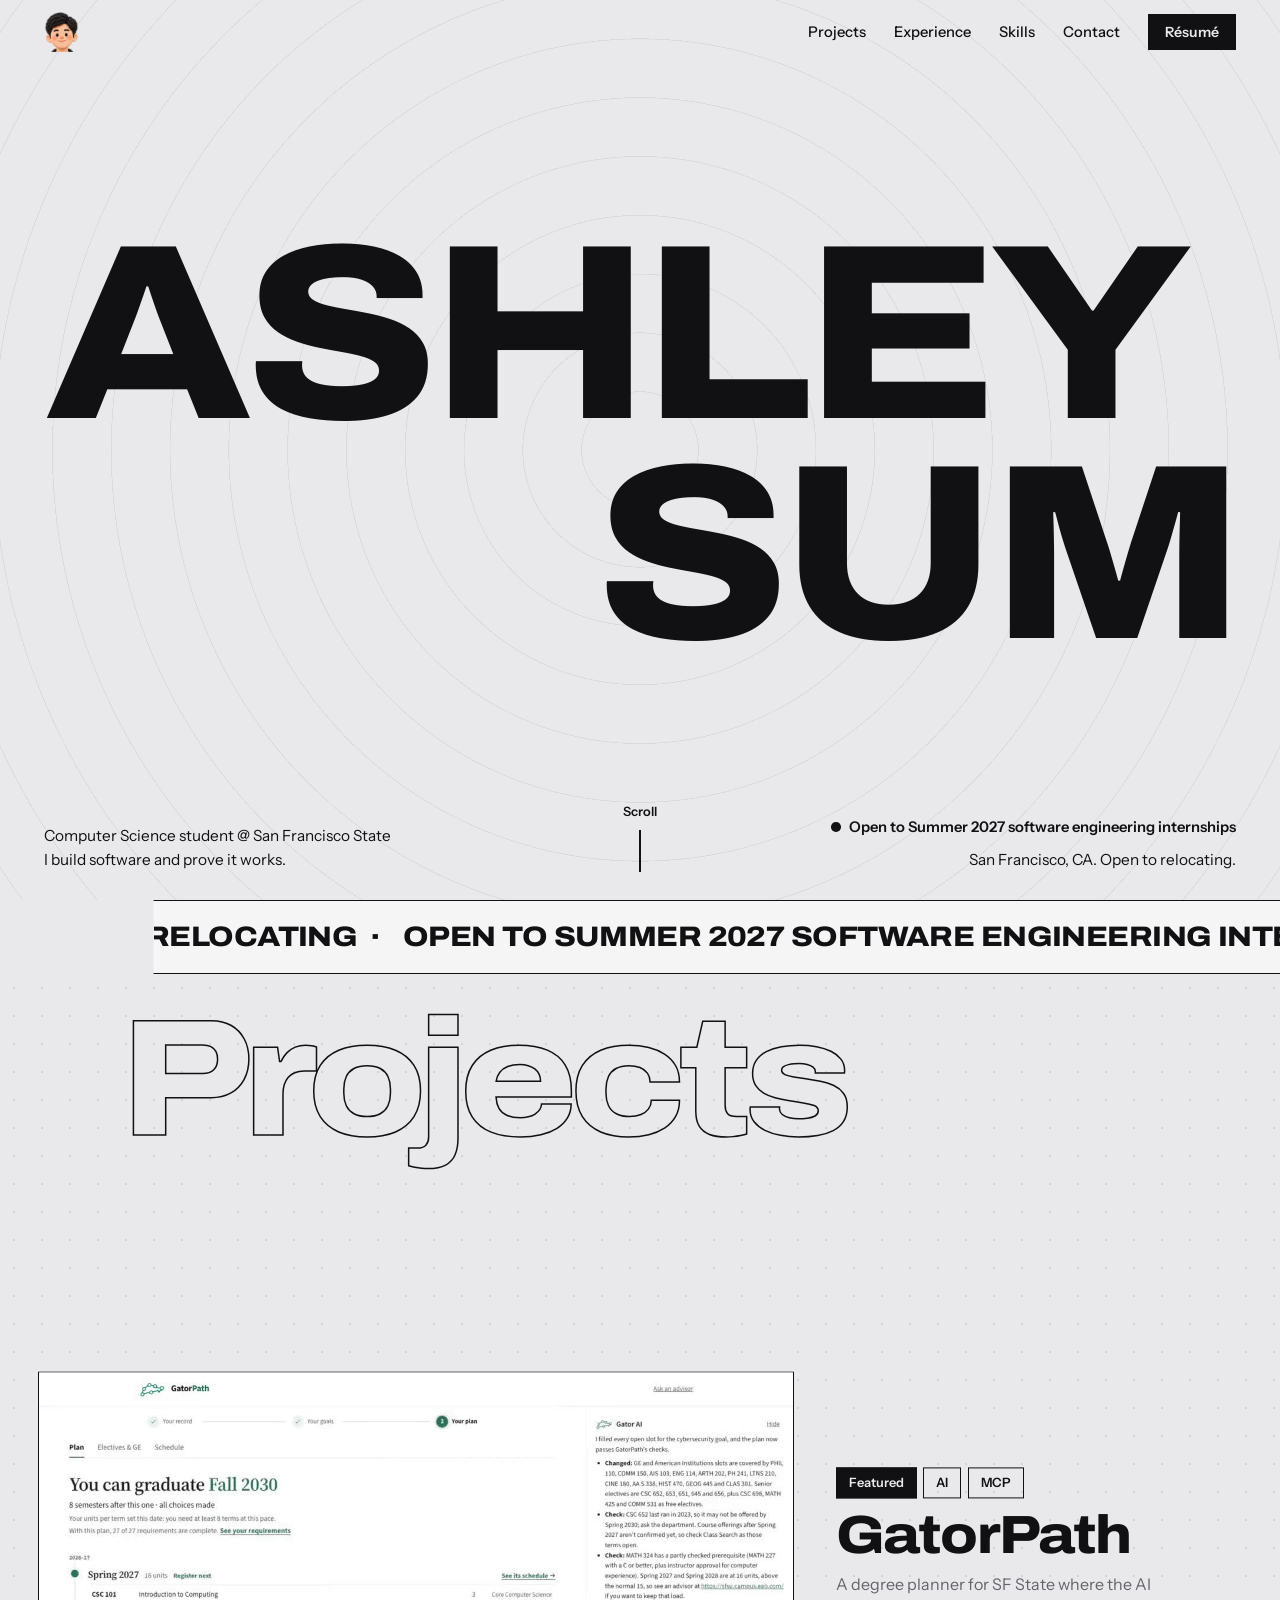
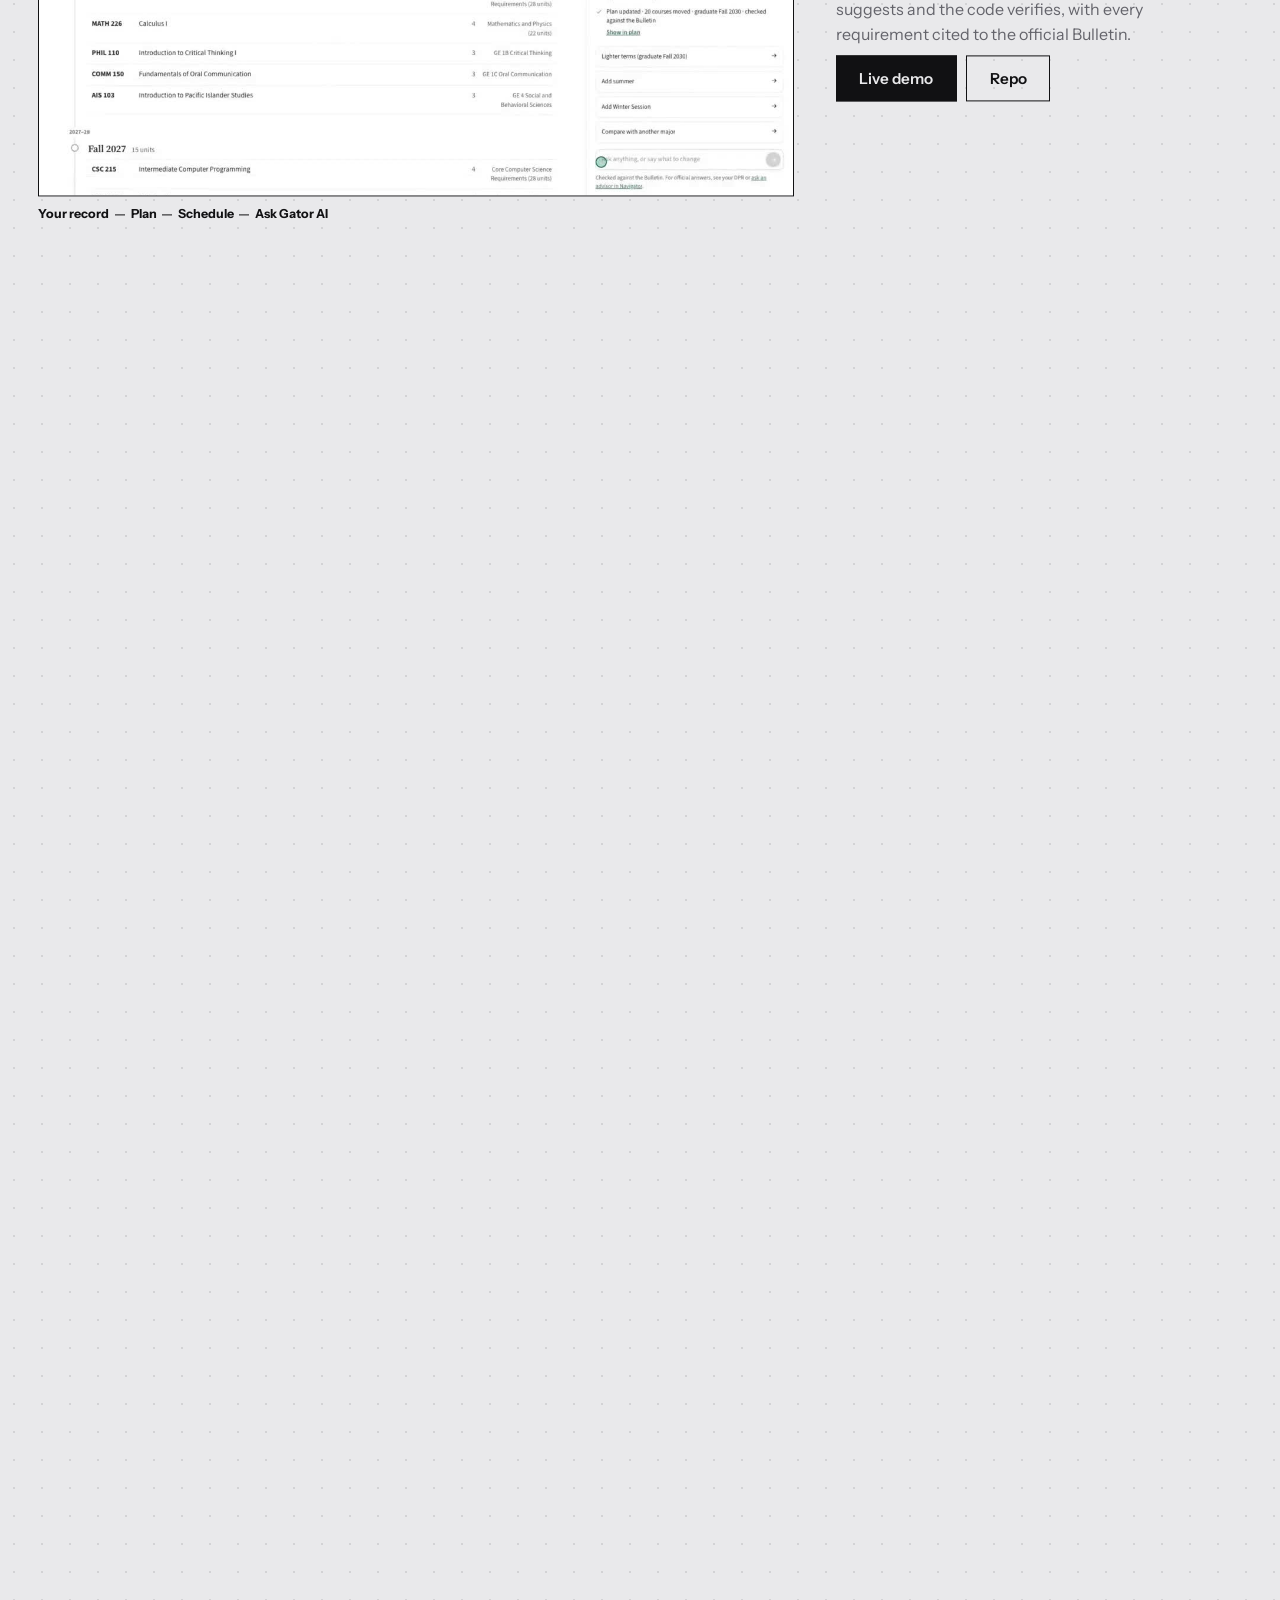
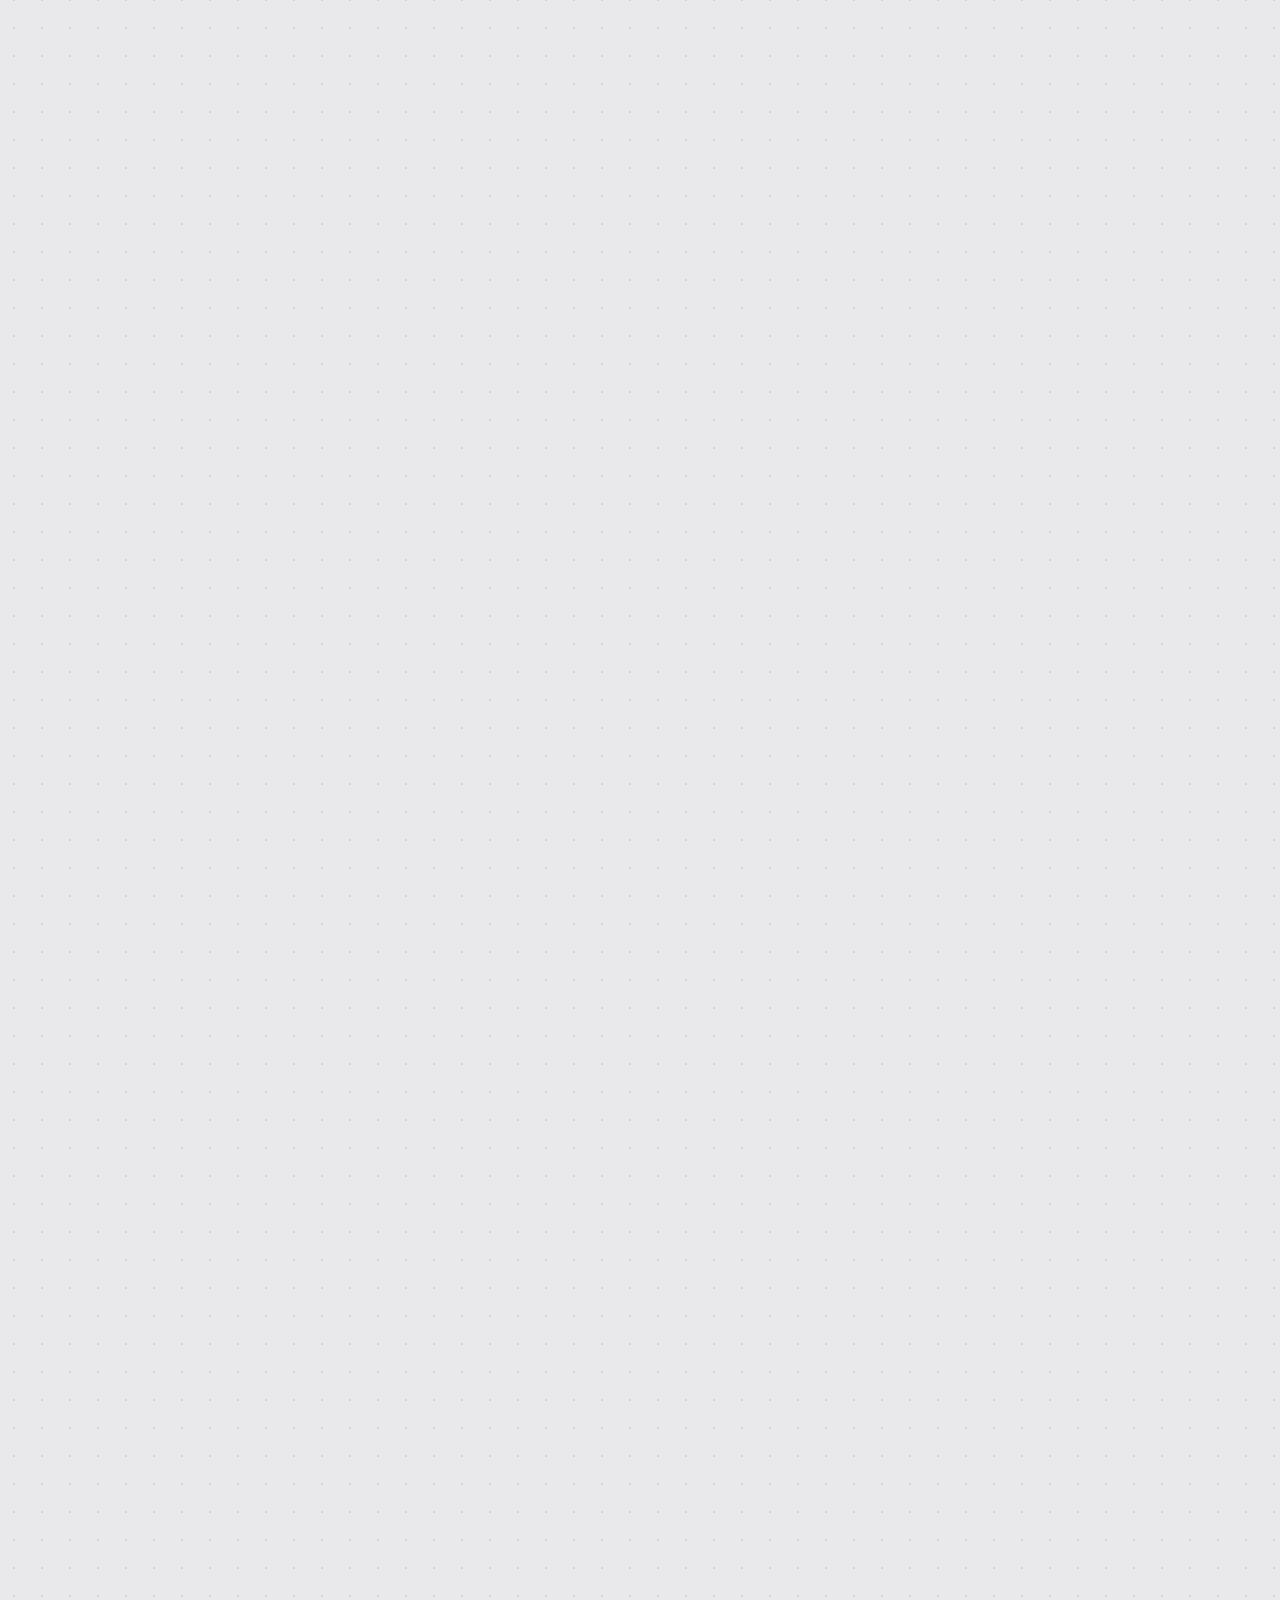
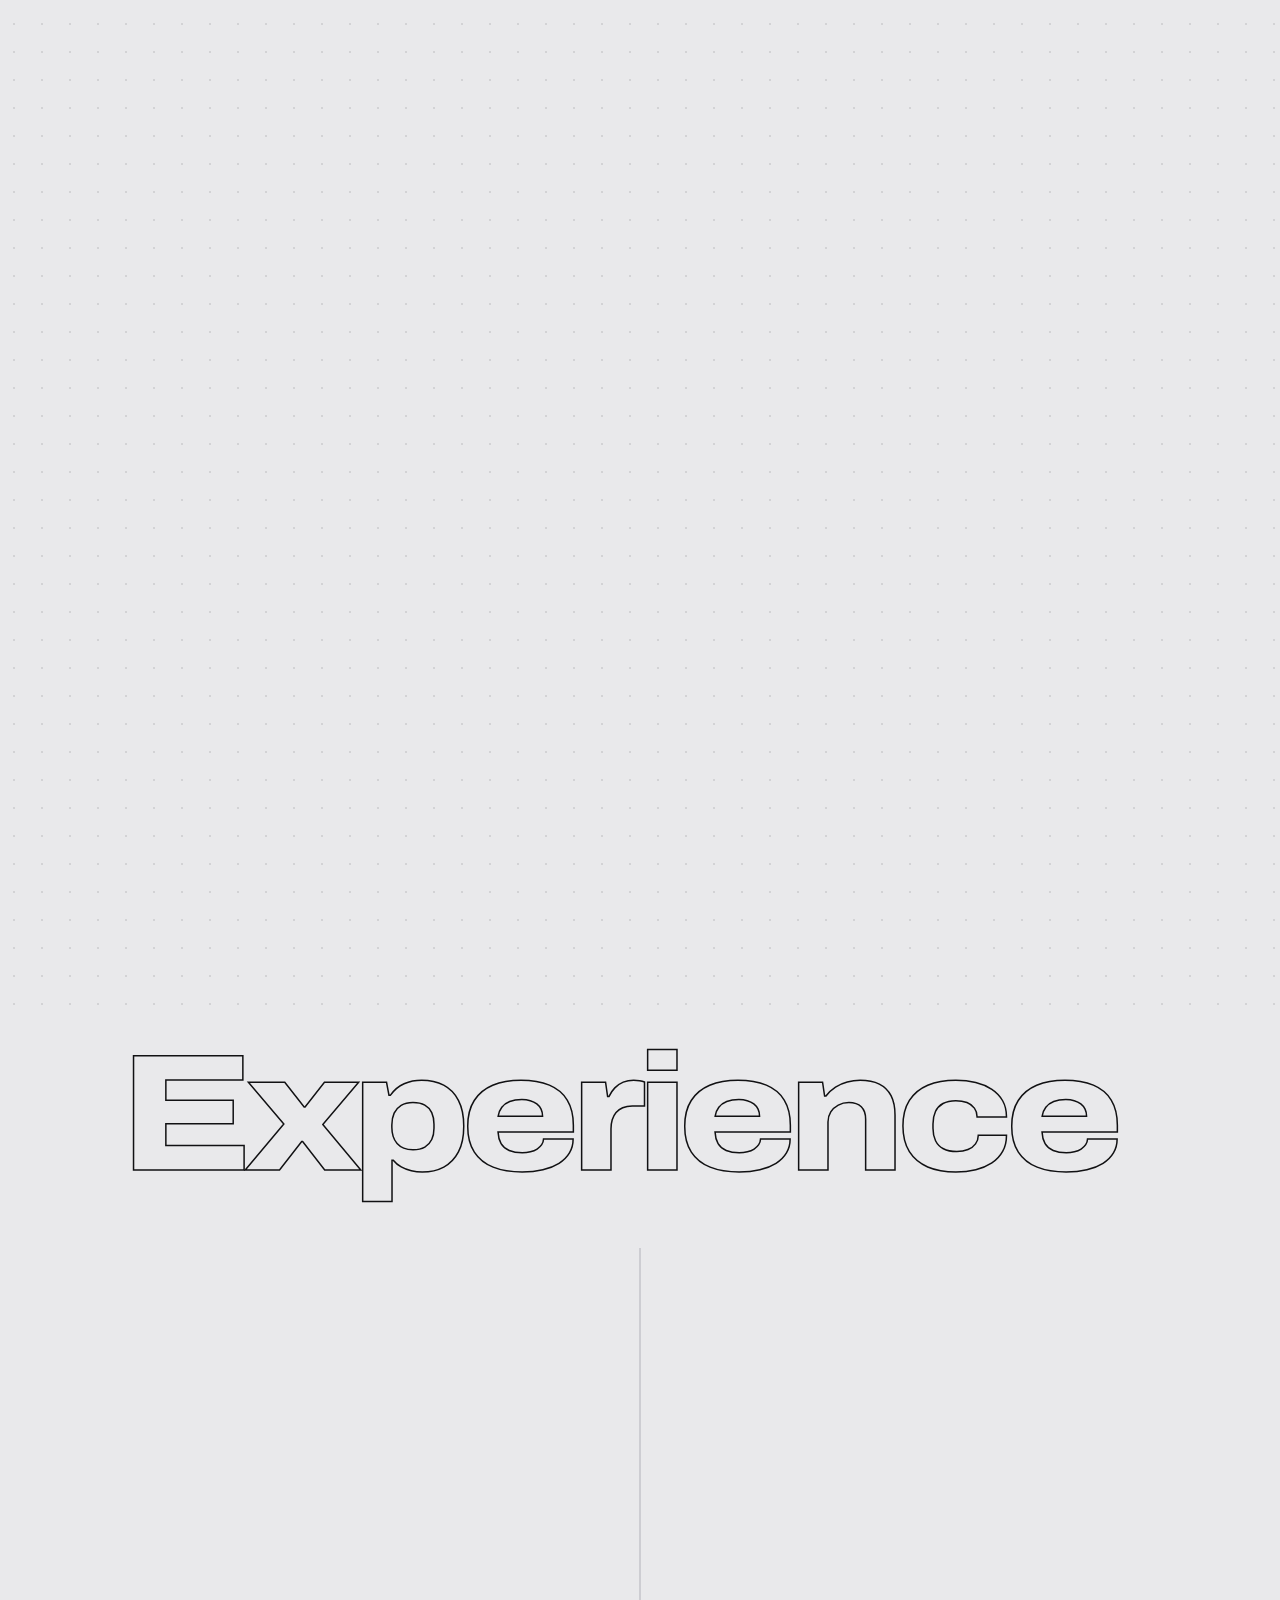
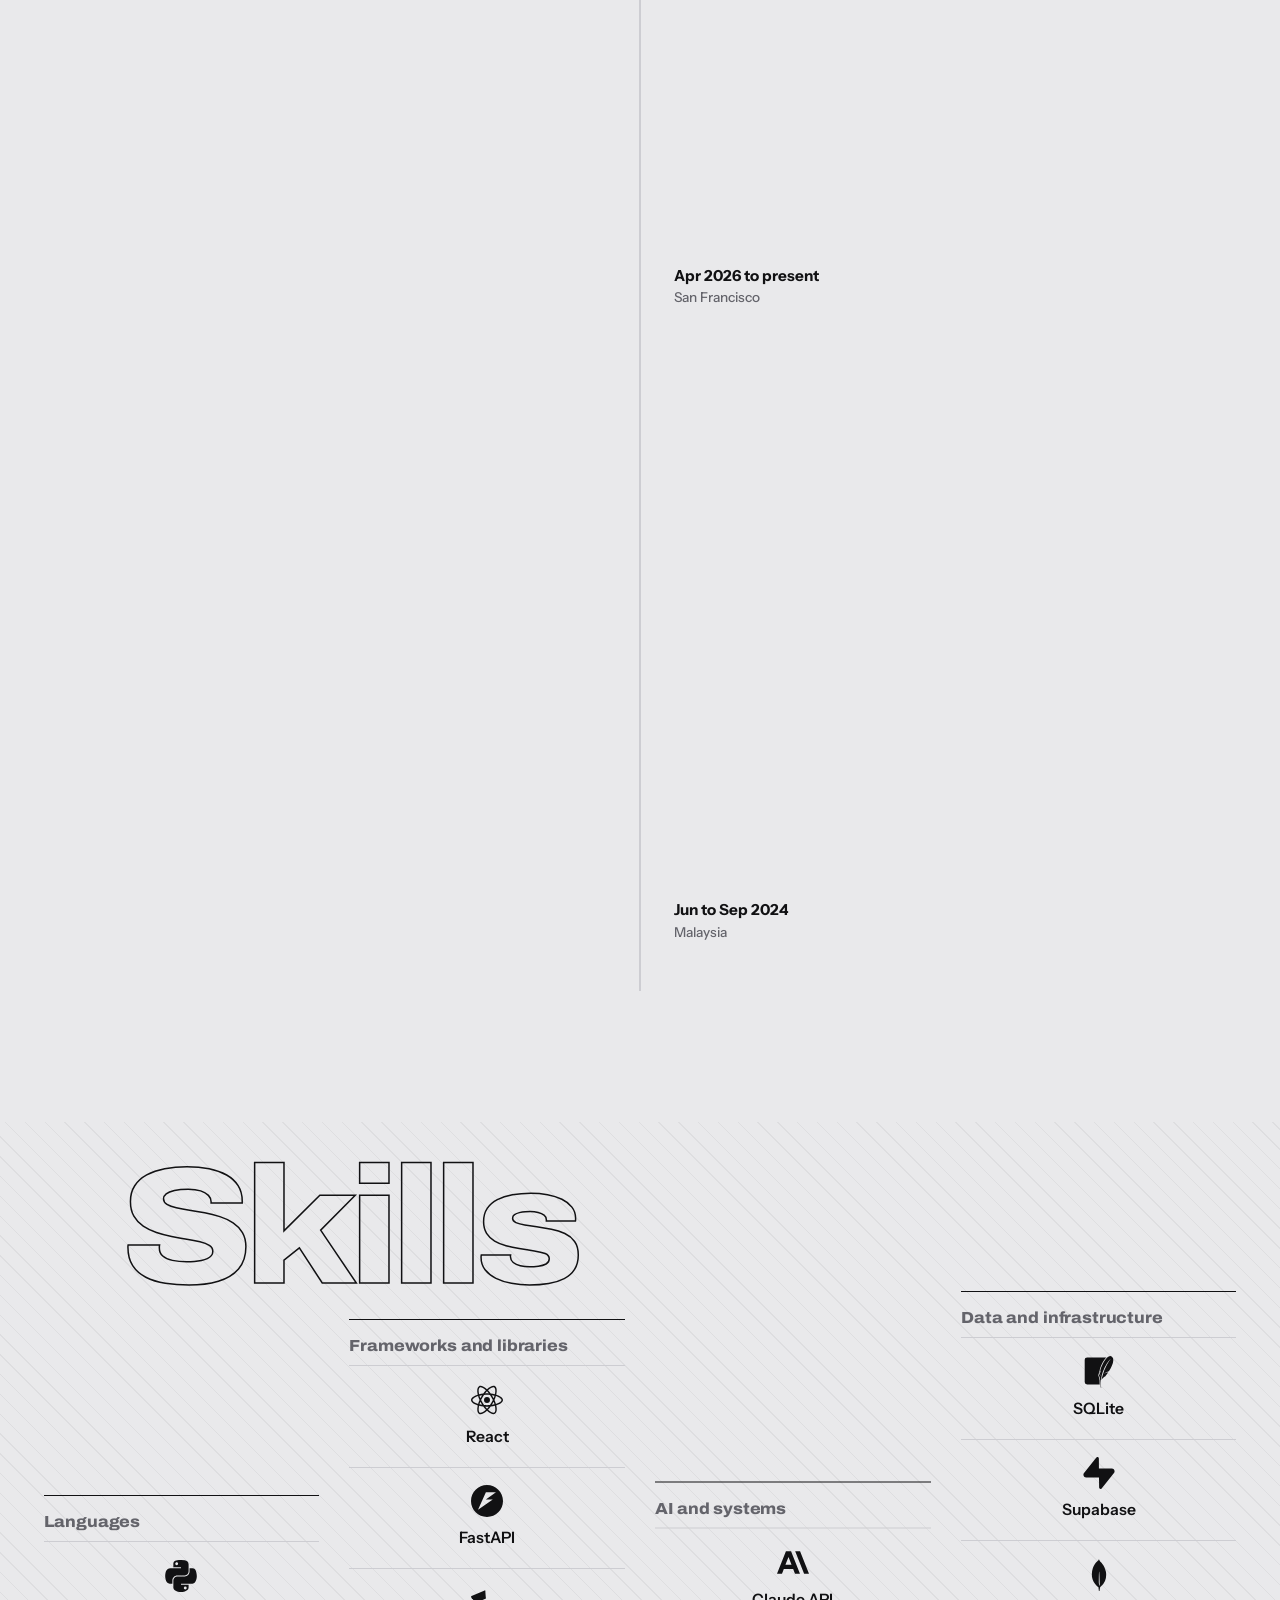
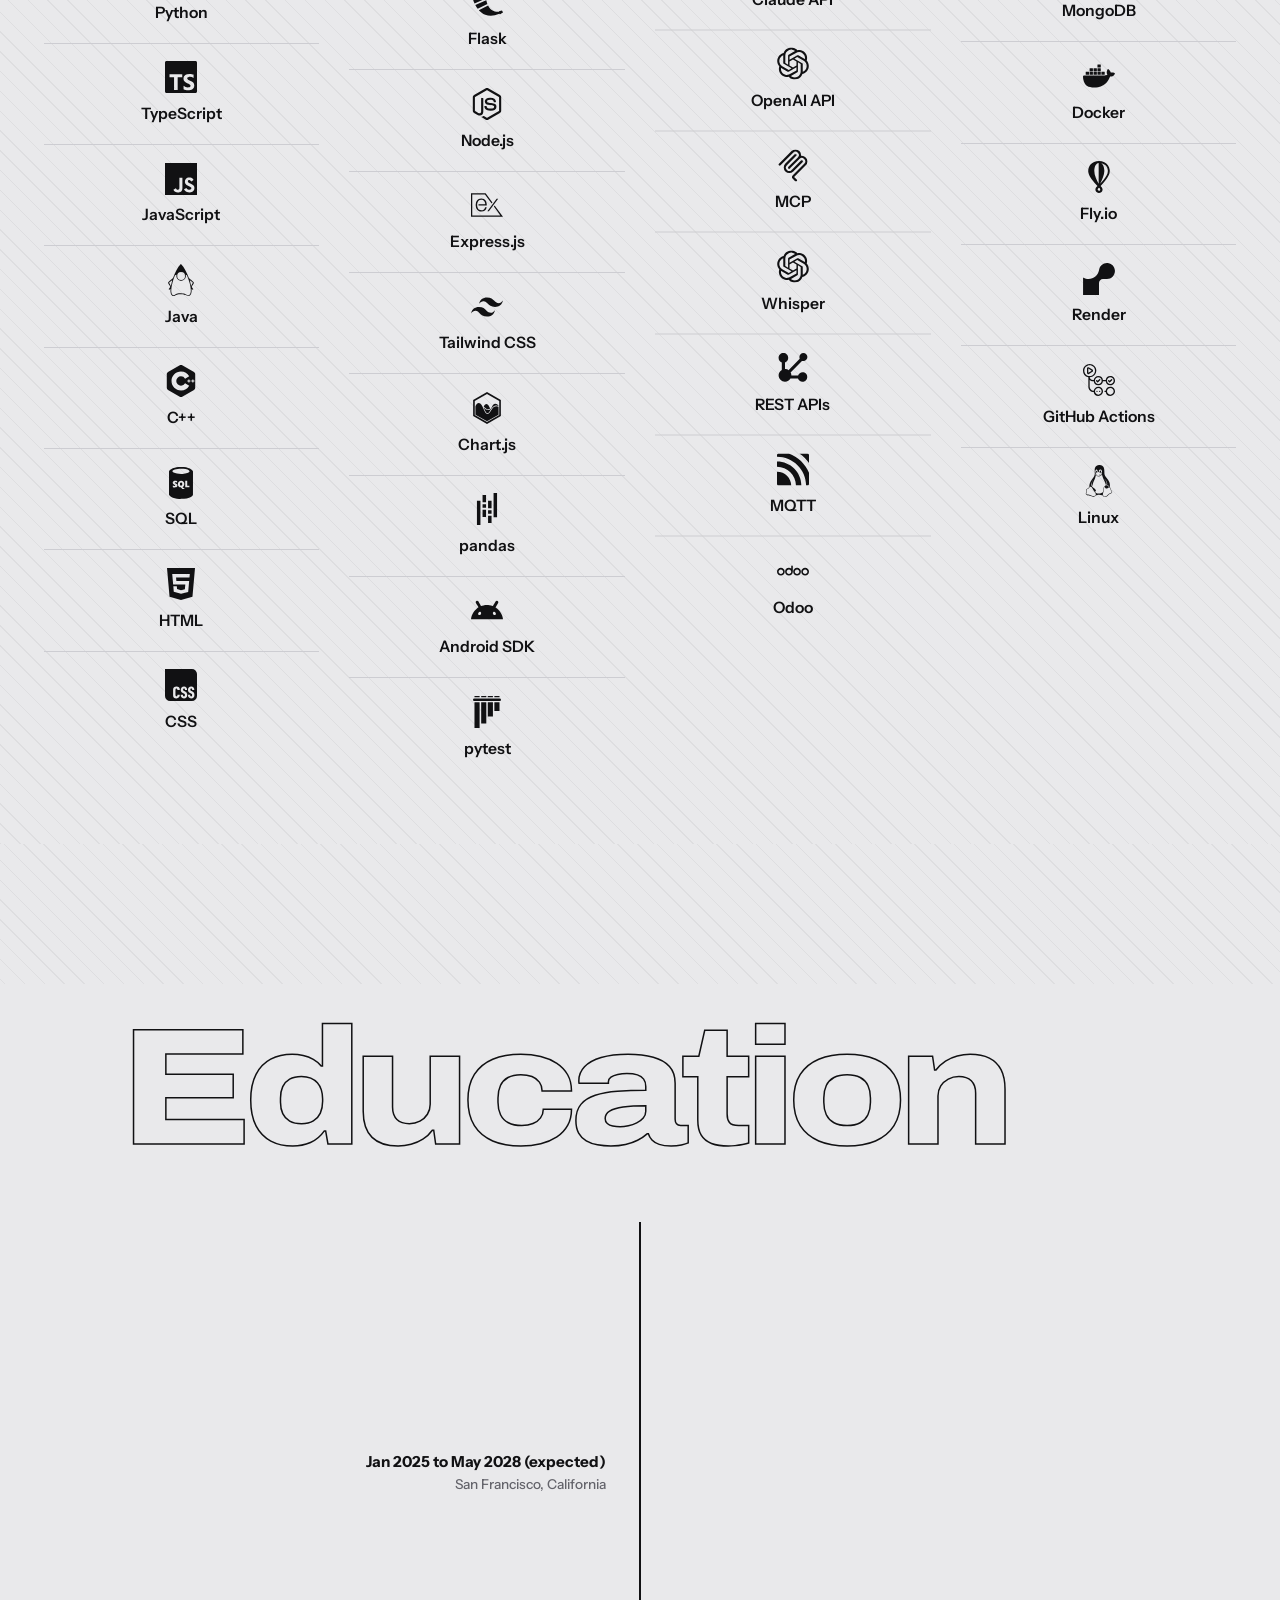
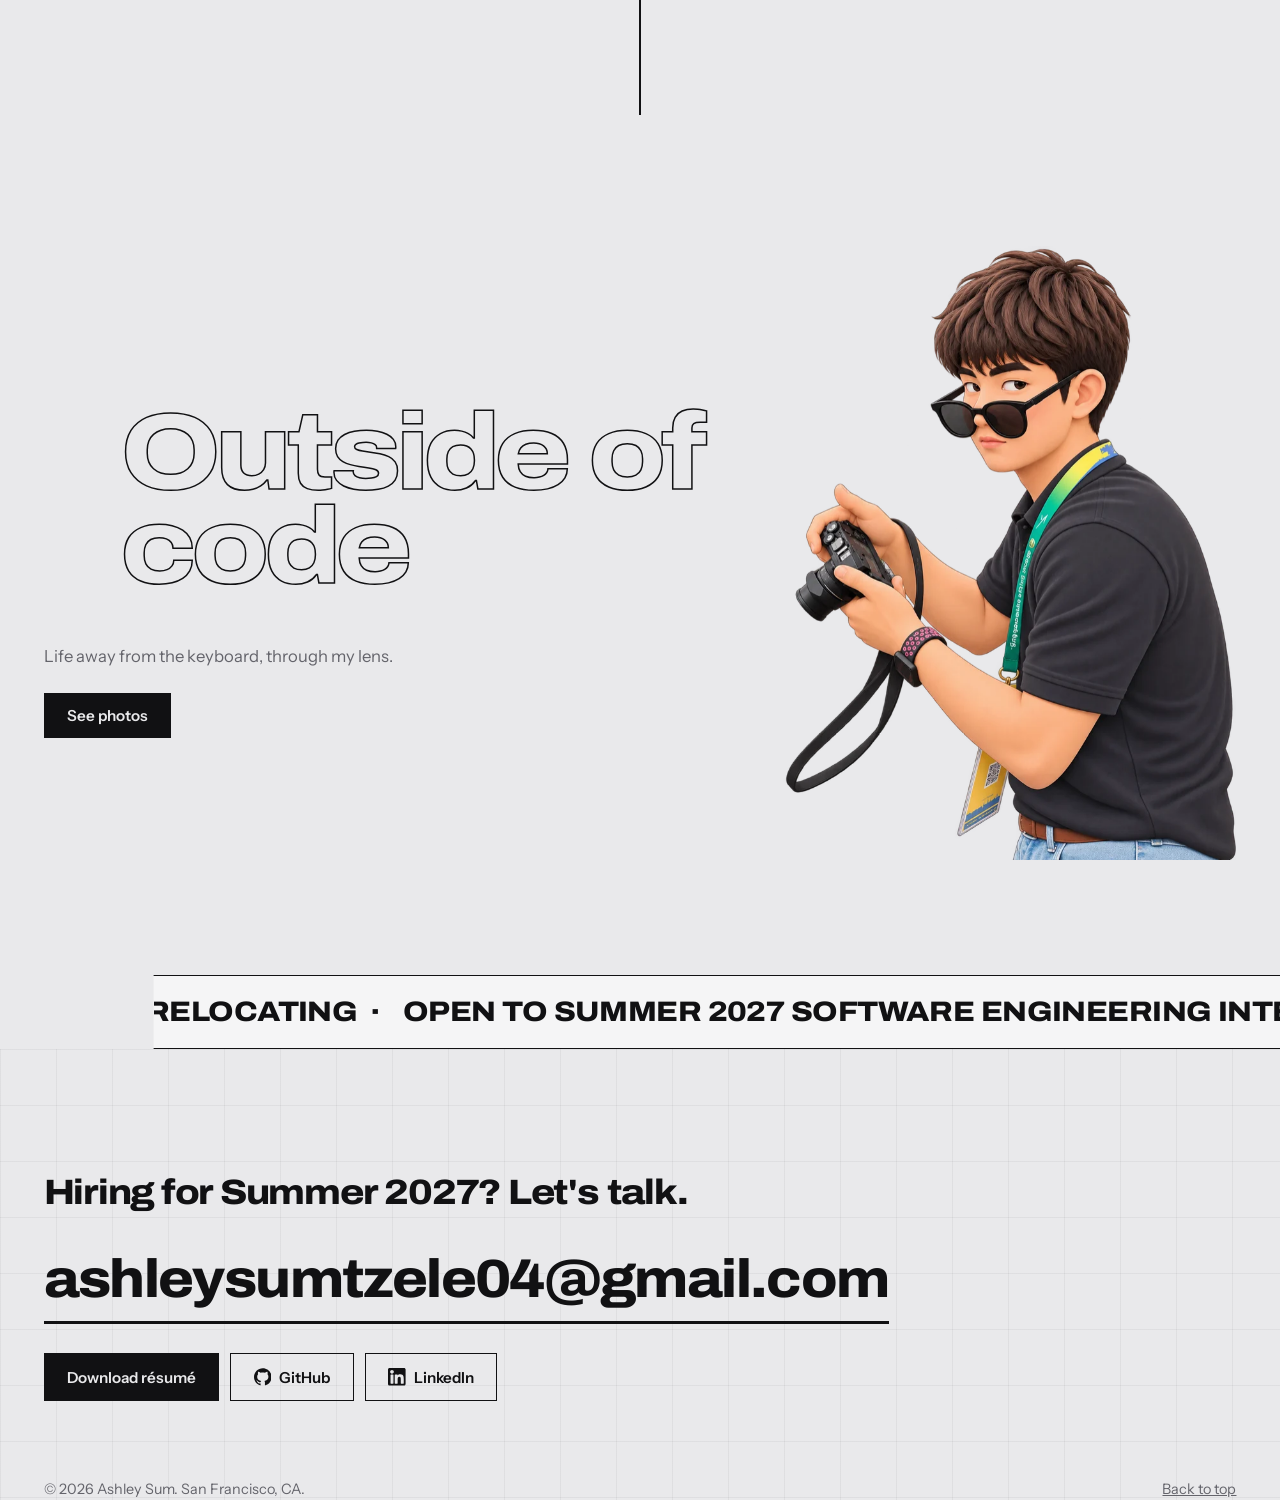
==== commit f42fbba7: "Search title back to Ashley Sum, short description Co-Authored-By: Claude Opus 5.5 <noreply@anthropi" ====
--- a/index.html
+++ b/index.html
@@ -3,20 +3,20 @@
 <head>
 <meta charset="utf-8">
 <meta name="viewport" content="width=device-width, initial-scale=1">
-<title>Ashley Sum | Software Engineer in the Making</title>
-<meta name="description" content="I’m Ashley, a CS student at SF State who builds AI tools, data systems and web apps, from a degree planner to an AI meeting-minutes tool. Open to software engineering internships.">
+<title>Ashley Sum</title>
+<meta name="description" content="Computer Science student at San Francisco State. Projects, experience and résumé.">
 <link rel="canonical" href="https://ashleytzelesum.com/">
 <meta property="og:type" content="website">
 <meta property="og:site_name" content="Ashley Sum">
-<meta property="og:title" content="Ashley Sum | Software Engineer in the Making">
-<meta property="og:description" content="I’m Ashley, a CS student at SF State who builds AI tools, data systems and web apps, from a degree planner to an AI meeting-minutes tool. Open to software engineering internships.">
+<meta property="og:title" content="Ashley Sum">
+<meta property="og:description" content="Computer Science student at San Francisco State. Projects, experience and résumé.">
 <meta property="og:url" content="https://ashleytzelesum.com/">
 <meta property="og:image" content="https://ashleytzelesum.com/img/og.jpg">
 <meta property="og:image:width" content="1200"><meta property="og:image:height" content="630">
 <meta property="og:image:alt" content="Ashley Sum, Computer Science at San Francisco State">
 <meta name="twitter:card" content="summary_large_image">
-<meta name="twitter:title" content="Ashley Sum | Software Engineer in the Making">
-<meta name="twitter:description" content="I’m Ashley, a CS student at SF State who builds AI tools, data systems and web apps, from a degree planner to an AI meeting-minutes tool. Open to software engineering internships.">
+<meta name="twitter:title" content="Ashley Sum">
+<meta name="twitter:description" content="Computer Science student at San Francisco State. Projects, experience and résumé.">
 <meta name="twitter:image" content="https://ashleytzelesum.com/img/og.jpg">
 <script type="application/ld+json">{"@context": "https://schema.org", "@type": "Person", "name": "Ashley Sum", "alternateName": "Ashley Tze Le Sum", "url": "https://ashleytzelesum.com/", "image": "https://ashleytzelesum.com/img/og.jpg", "jobTitle": "Computer Science Student", "alumniOf": {"@type": "CollegeOrUniversity", "name": "San Francisco State University"}, "sameAs": ["https://github.com/ashleytzele", "https://linkedin.com/in/ashley-sum"]}</script>
 <link rel="preconnect" href="https://fonts.googleapis.com">
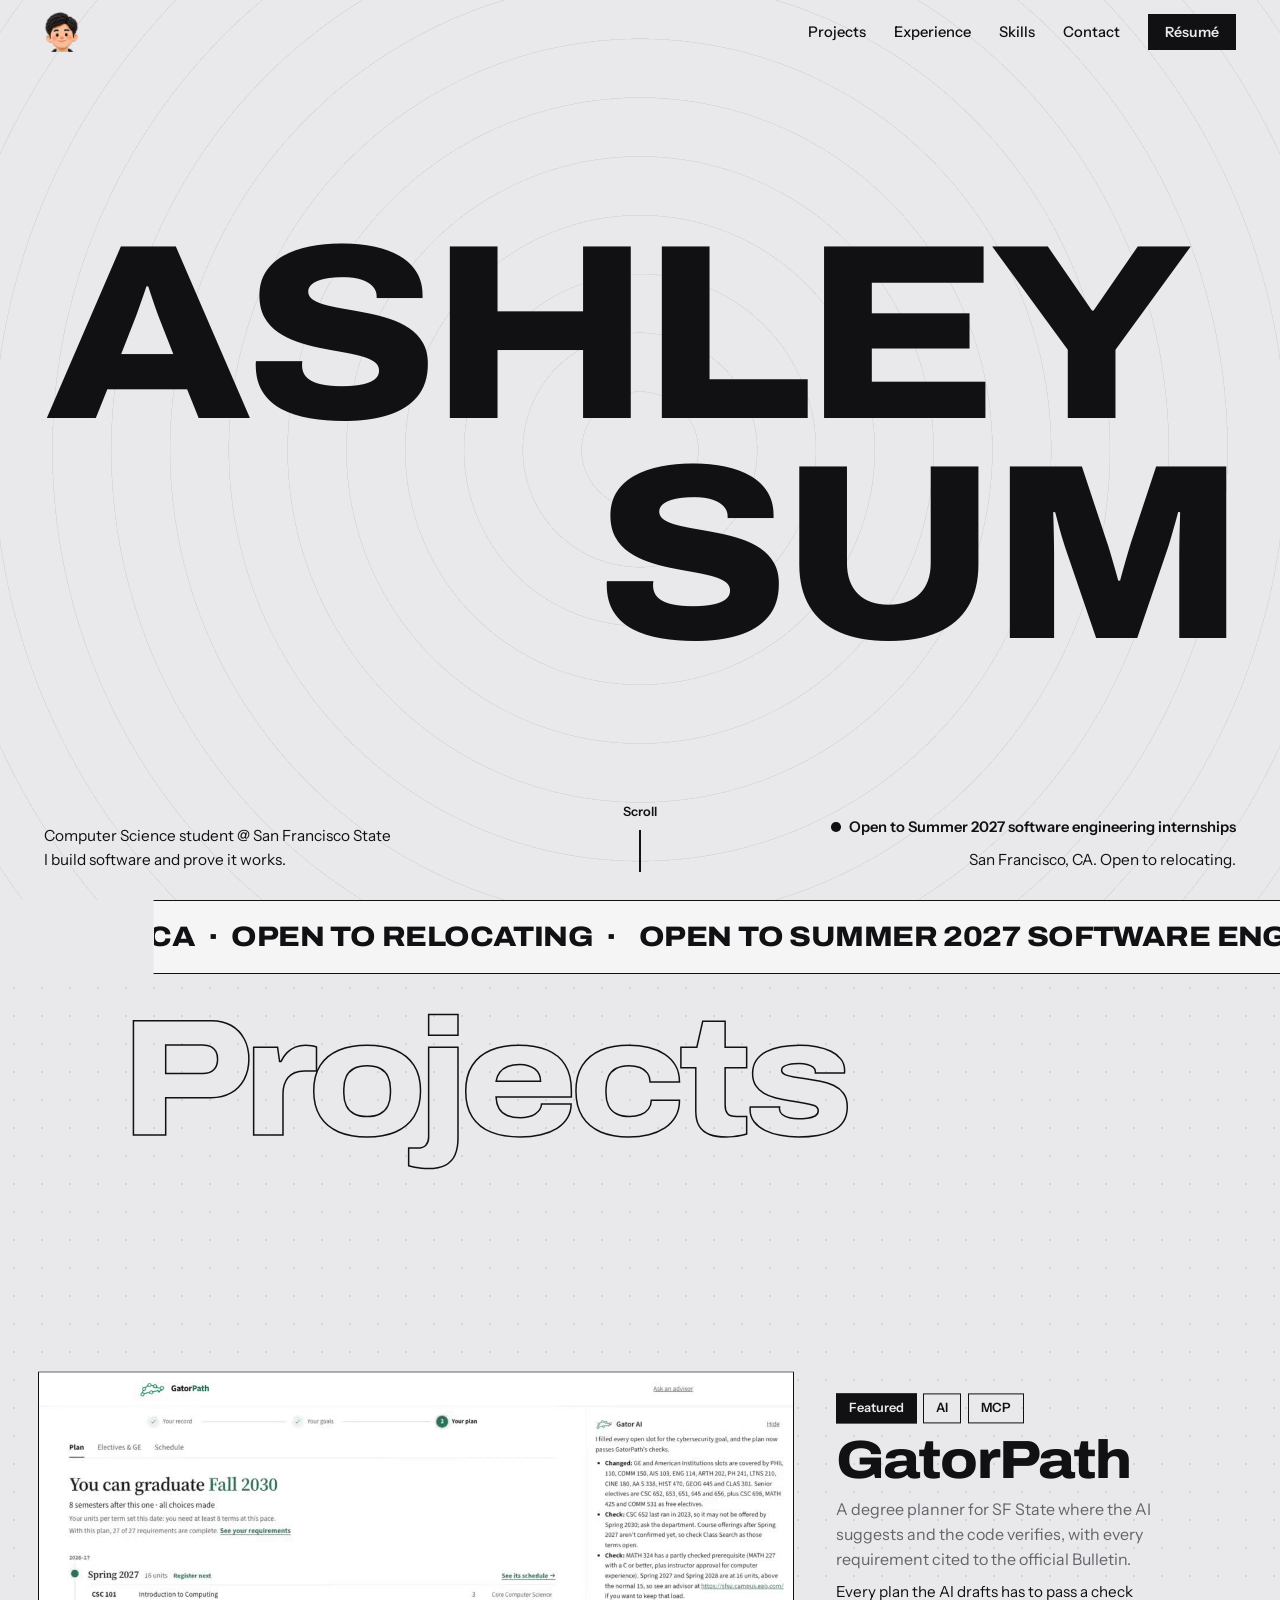
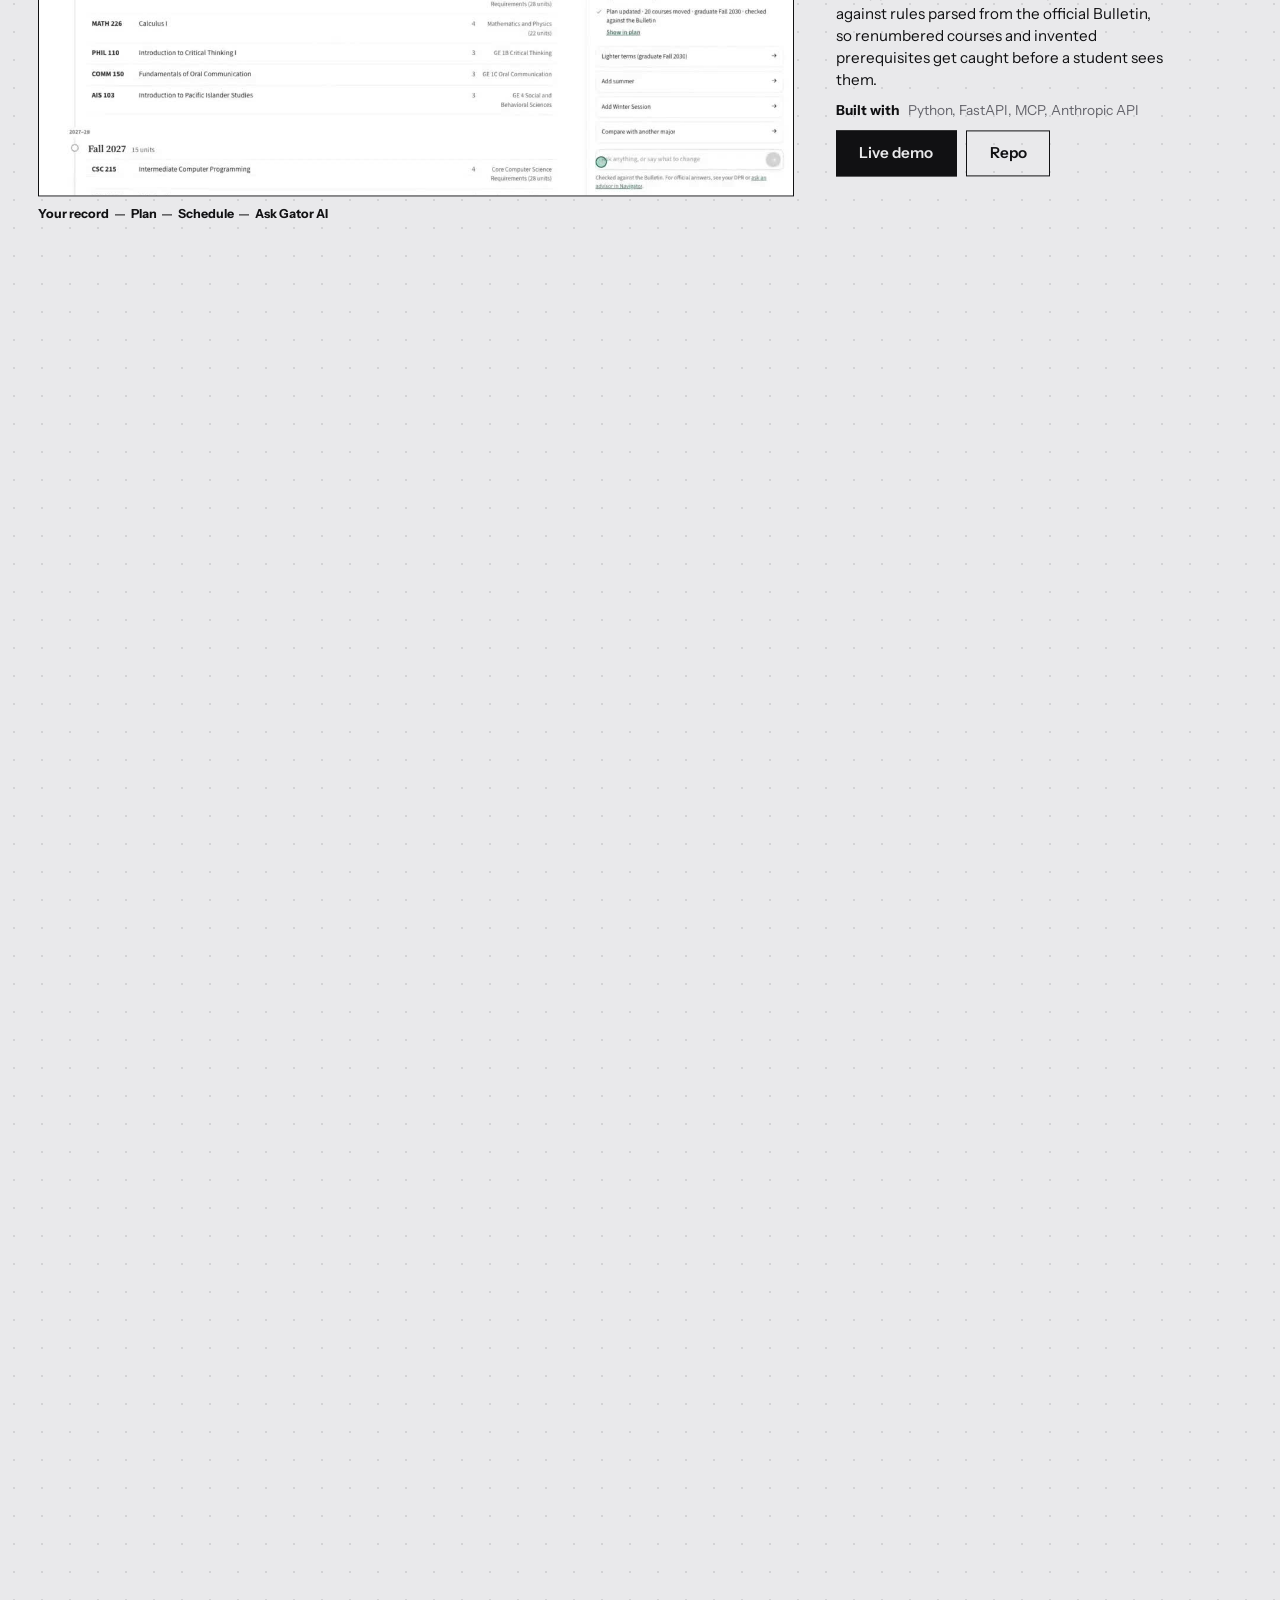
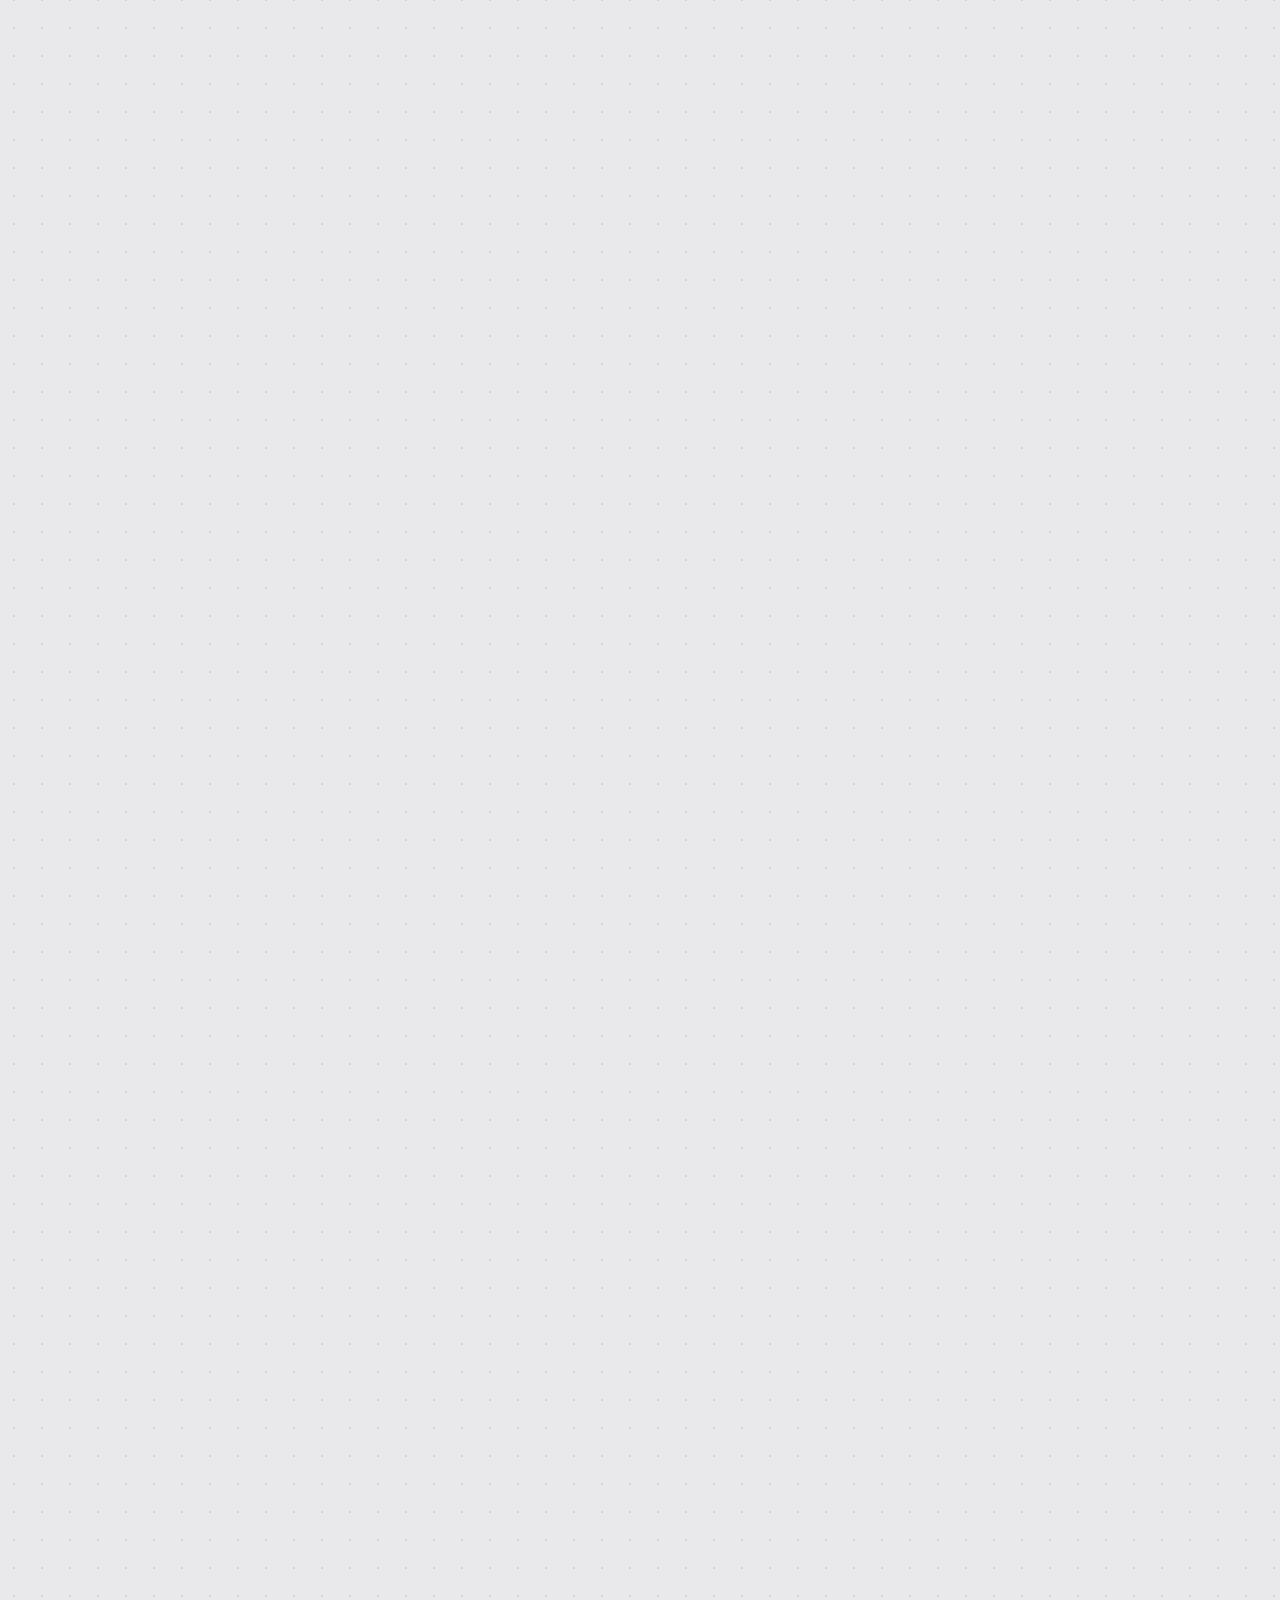
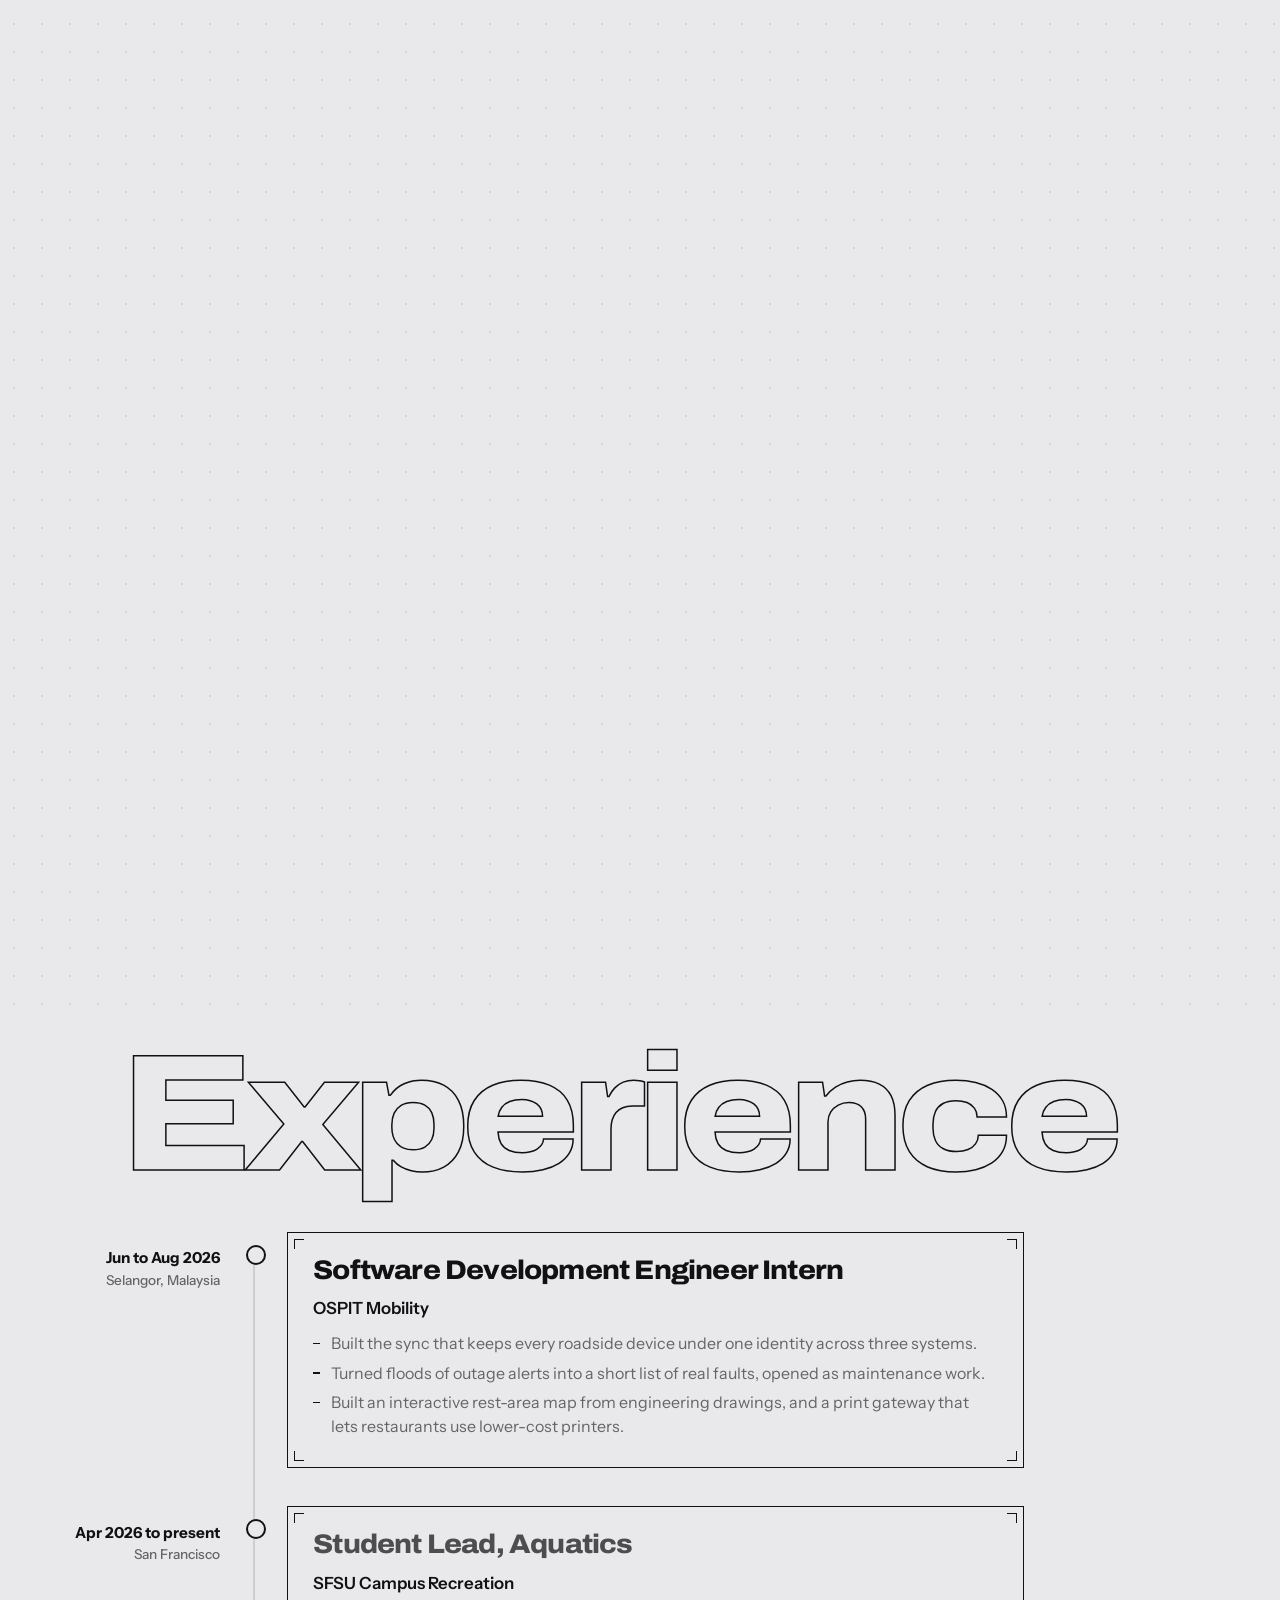
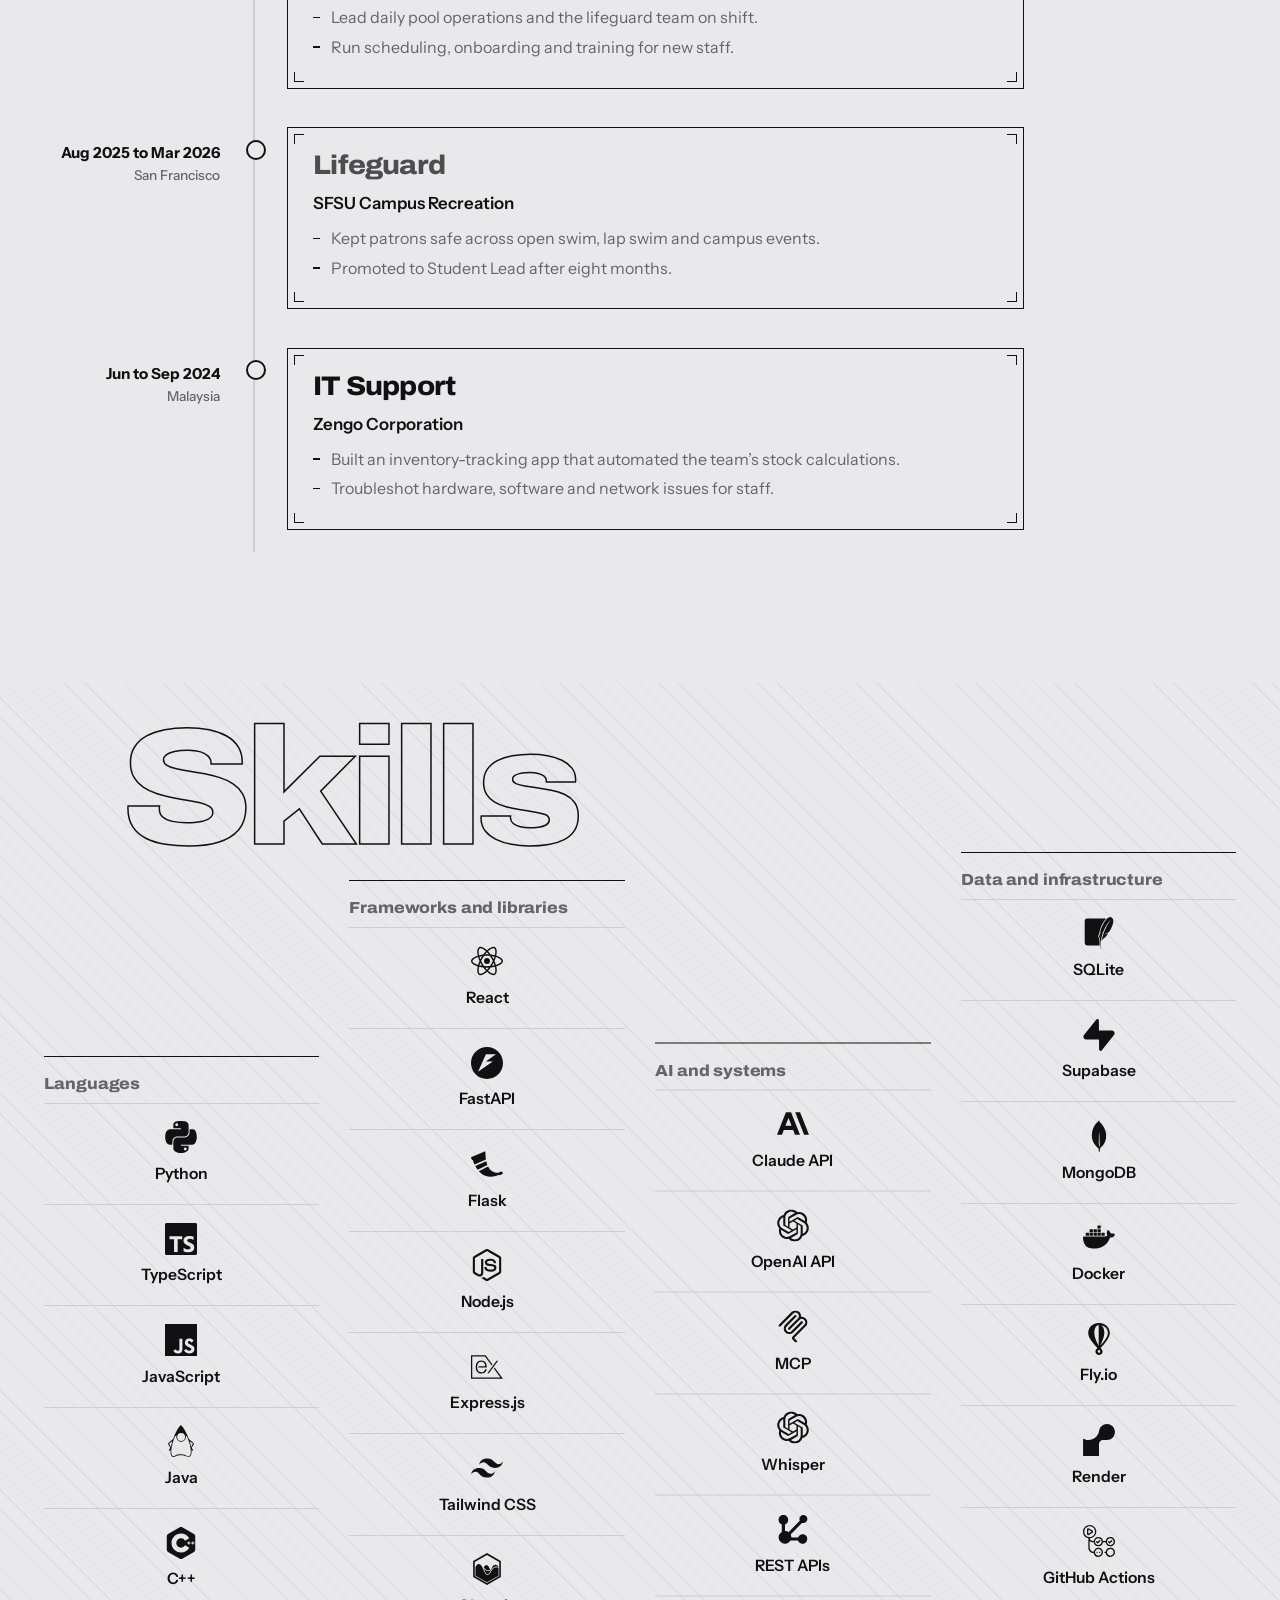
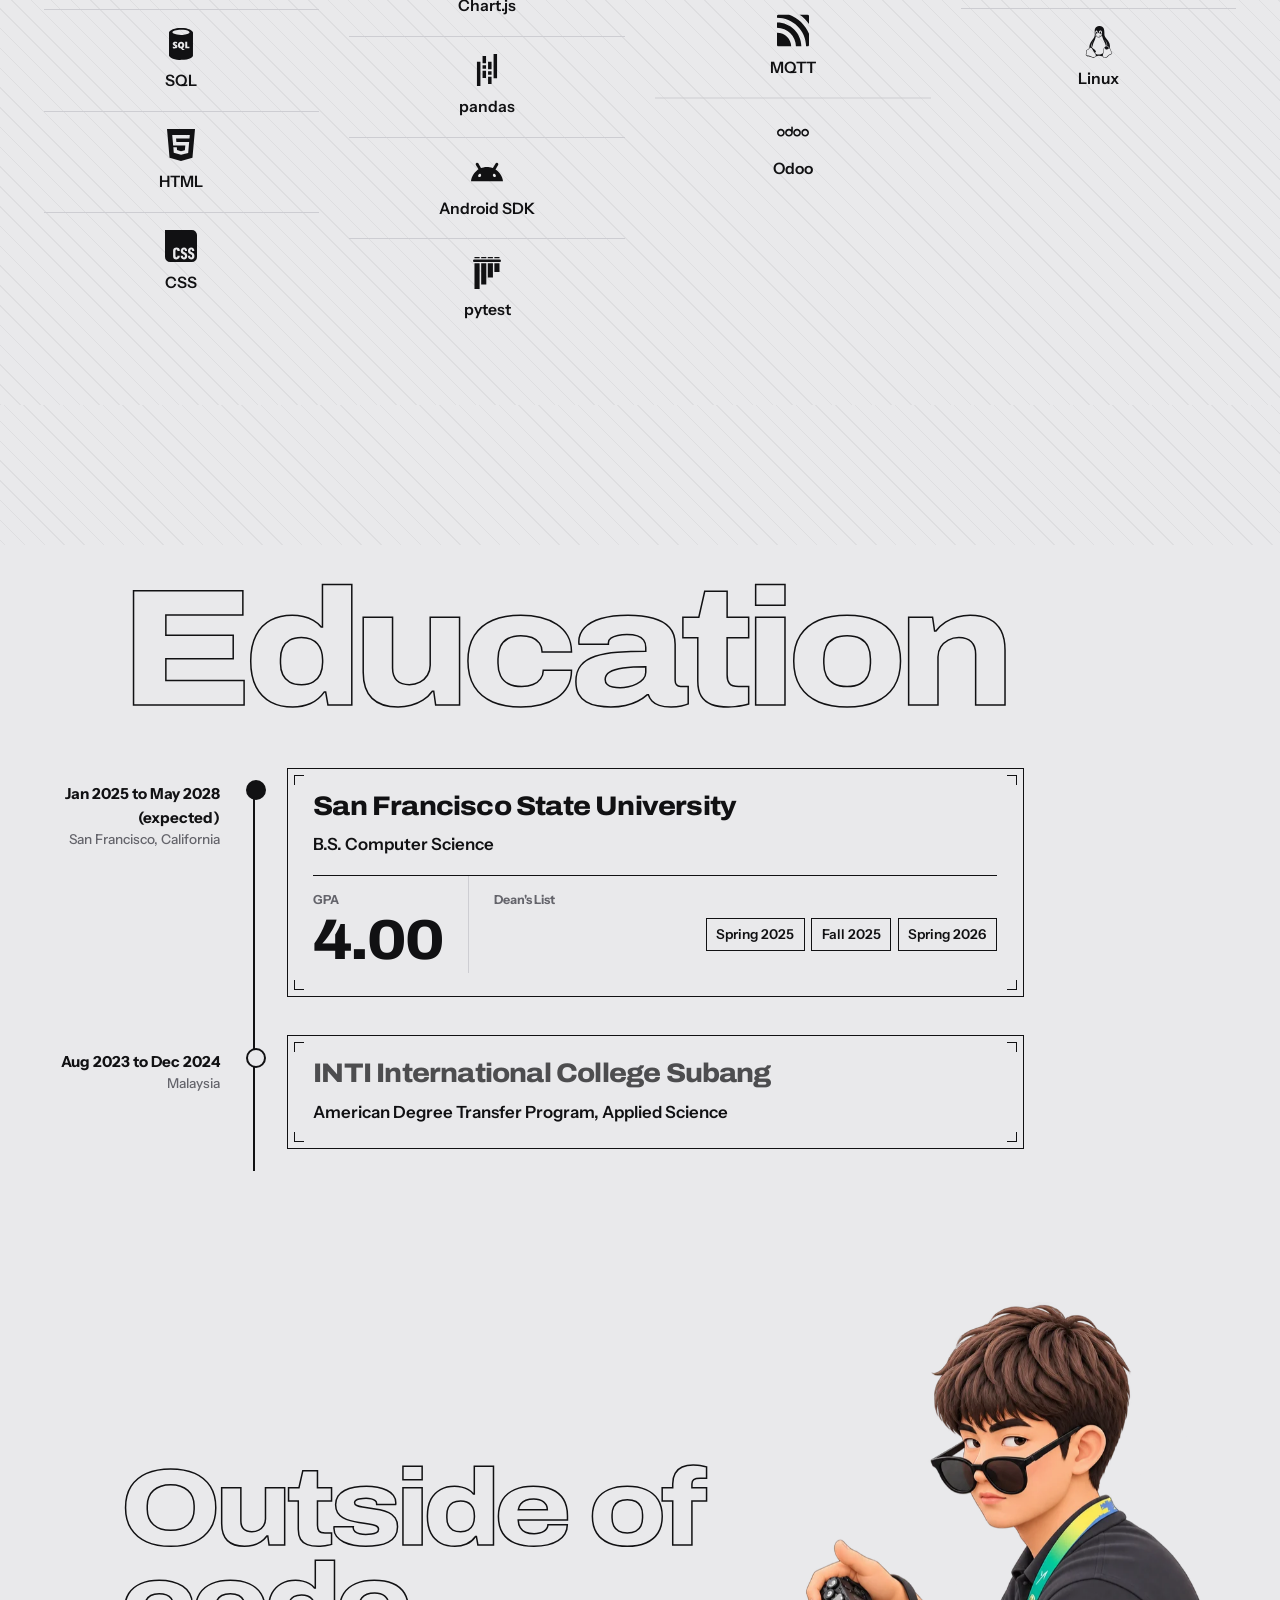
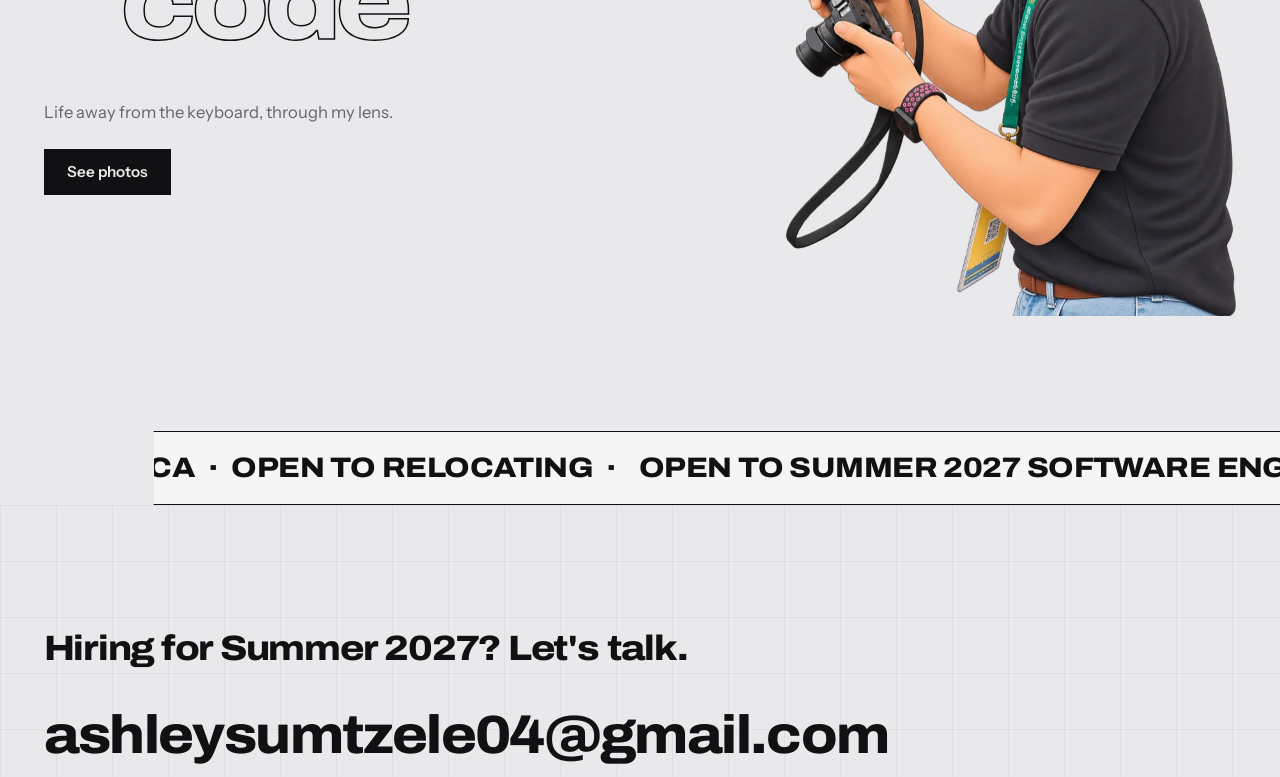
==== commit 22b5f381: "Review fixes: reduced motion, project detail, timelines, lazy videos From the Impeccable scan and th" ====
--- a/index.html
+++ b/index.html
@@ -322,6 +322,9 @@
 .sc-txt .tag.f{background:var(--ink);color:var(--bg)}
 .sc-txt h3{font-size:clamp(1.5rem,2.4vw,2.2rem);line-height:1.05;text-wrap:balance}
 .sc-txt .d{color:var(--muted);max-width:44ch}
+.sc-txt .hard{max-width:46ch;font-size:.95rem;line-height:1.45}
+.sc-txt .bw{font-size:.86rem;color:var(--muted);display:flex;flex-wrap:wrap;gap:.2rem .5rem;align-items:baseline}
+.sc-txt .bw span{font-weight:700;color:var(--ink)}
 .sc-txt .links{display:flex;gap:.6rem;flex-wrap:wrap;align-items:center}
 .sc-txt .nolink{color:var(--muted);font-weight:500;font-size:.92rem}
 @media (max-width:860px){
@@ -794,6 +797,36 @@
 @media (max-width:860px){.cam .liq{display:none}.cam.liquid.live .pa{visibility:visible}}
 /* v85: on phones and tablets the stacked project cards keep the page's side margins */
 @media (max-width:860px){#stg{padding-inline:var(--gutter);box-sizing:border-box}}
+/* v87: with reduced motion on desktop, the projects stack vertically like on phones instead of becoming a sideways strip with no scroll cue */
+@media (min-width:861px) and (prefers-reduced-motion:reduce){
+  #hpin .hsticky{position:static;height:auto;display:block;overflow:visible}
+  #hpin .htrack{display:block;width:auto;overflow:visible;scroll-snap-type:none;transform:none!important;padding:0}
+  #hpin #stg{padding-inline:var(--gutter);box-sizing:border-box;display:grid;grid-template-columns:repeat(2,minmax(0,1fr));gap:clamp(2rem,4vw,4rem) clamp(1.5rem,3vw,3rem);max-width:1400px;margin:0 auto}
+  #stg .slide{flex:none;height:auto;display:block;padding:0!important;translate:none!important}
+  #stg .slide.feat-slide{grid-column:1/-1}
+  #stg .slide .sc{width:100%!important;max-width:none!important;scale:none!important}
+}
+/* v88: experience and education read as one left-aligned column (dates on the rail), with no fade-in, so there are no half-empty screens */
+:is(#tl,#edu){--rail:11rem;max-width:980px}
+:is(#tl,#edu)::before,:is(#tl,#edu)::after{left:calc(var(--rail) + 2.1rem)}
+:is(#tl,#edu) .ti,:is(#tl,#edu) .ti:nth-child(odd),:is(#tl,#edu) .ti:nth-child(even){grid-template-columns:var(--rail) 2.2rem minmax(0,1fr);gap:0 1rem;padding-bottom:clamp(1.8rem,3vw,2.6rem)}
+:is(#tl,#edu) .ti::before{left:calc(var(--rail) + 2.1rem - 7px)}
+:is(#tl,#edu) .ti:nth-child(n) .t{display:block;grid-column:1;grid-row:1;text-align:right;padding-top:.9rem}
+:is(#tl,#edu) .ti:nth-child(n) .c{grid-column:3;grid-row:1;text-align:left}
+:is(#tl,#edu) .ti:nth-child(n) .d{margin-left:0}
+.js :is(#tl,#edu) .ti:not(.in){opacity:1;transform:none}
+.js :is(#tl,#edu) .ti:not(.in) .c,.js :is(#tl,#edu) .ti:nth-child(even):not(.in) .c{clip-path:none}
+.js :is(#tl,#edu) .ti:not(.in) .t{opacity:1}
+.js :is(#tl,#edu) .ti:not(.in)::before{transform:none}
+:is(#tl,#edu) .ti .c{translate:none}
+@media (max-width:760px){
+  :is(#tl,#edu){--rail:0rem}
+  :is(#tl,#edu)::before,:is(#tl,#edu)::after{left:.5rem}
+  :is(#tl,#edu) .ti,:is(#tl,#edu) .ti:nth-child(odd),:is(#tl,#edu) .ti:nth-child(even){grid-template-columns:1.8rem minmax(0,1fr);gap:0 .6rem}
+  :is(#tl,#edu) .ti::before{left:calc(.5rem - 7px)}
+  :is(#tl,#edu) .ti:nth-child(n) .t{grid-column:2;grid-row:2;text-align:left;padding:.6rem 0 0}
+  :is(#tl,#edu) .ti:nth-child(n) .c{grid-column:2;grid-row:1}
+}
 </style>
 <link rel="icon" href="img/favicon.ico" sizes="any">
 <link rel="icon" type="image/png" sizes="32x32" href="img/favicon-32.png">
@@ -920,41 +953,20 @@
   function svg(k) { return '<svg viewBox="0 0 320 200" aria-hidden="true">' + chrome + art[k] + '</svg>'; }
 
   var projects = [
-    { k: 'gator', n: 'GatorPath', d: 'A degree planner for SF State where the AI suggests and the code verifies, with every requirement cited to the official Bulletin.', t: ['Featured', 'AI', 'MCP'], l: [['Live demo', 'https://gatorpath.fly.dev'], ['Repo', 'https://github.com/ashleytzele/gatorpath']] },
-    { k: 'hw', n: 'Highway Digitalization Ecosystem', d: 'One identity for every roadside device across three systems, with fault correlation and a report-to-repair workflow.', t: ['OSPIT Mobility', 'Client work'], l: [] },
-    { k: 'cad', n: 'cad-to-map', d: 'Turns CAD site plans into interactive maps that work offline, with search and walking directions.', t: ['Open source', 'Python'], l: [['Repo', 'https://github.com/ashleytzele/cad-to-map']] },
-    { k: 'scout', n: 'ScoutMini', d: 'A Formula 1 assistant that answers only from real data and cites its sources.', t: ['AI', 'Python'], l: [['Repo', 'https://github.com/ashleytzele/scoutmini']] },
-    { k: 'split', n: 'SplitWise Swimming Analytics', d: 'Swim race analytics that turn simple stopwatch splits into pace and velocity charts.', t: ['Live demo', 'Flask'], l: [['Live demo', 'https://splitwise-mo3y.onrender.com'], ['Repo', 'https://github.com/ashleytzele/SplitWise-Swim']] },
-    { k: 'quorum', n: 'Quorum', d: 'Turns meeting recordings, transcripts and team notes into clean, templated minutes.', t: ['AI', 'Python'], l: [['Repo', 'https://github.com/ashleytzele/Quorum']] },
+    { k: 'gator', b: 'Python, FastAPI, MCP, Anthropic API', h: 'Every plan the AI drafts has to pass a check against rules parsed from the official Bulletin, so renumbered courses and invented prerequisites get caught before a student sees them.', n: 'GatorPath', d: 'A degree planner for SF State where the AI suggests and the code verifies, with every requirement cited to the official Bulletin.', t: ['Featured', 'AI', 'MCP'], l: [['Live demo', 'https://gatorpath.fly.dev'], ['Repo', 'https://github.com/ashleytzele/gatorpath']] },
+    { k: 'hw', b: '', h: 'Built at OSPIT Mobility: devices that each system named differently are matched to one identity, so a fault seen in one place can be traced across all three.', n: 'Highway Digitalization Ecosystem', d: 'One identity for every roadside device across three systems, with fault correlation and a report-to-repair workflow.', t: ['OSPIT Mobility', 'Client work'], l: [] },
+    { k: 'cad', b: 'Python, ezdxf, Shapely, MapLibre GL', h: 'Real drawings are messy, with unclosed outlines, mislabeled layers and nested blocks, so the converter cleans them into map data and routes walking directions offline.', n: 'cad-to-map', d: 'Turns CAD site plans into interactive maps that work offline, with search and walking directions.', t: ['Open source', 'Python'], l: [['Repo', 'https://github.com/ashleytzele/cad-to-map']] },
+    { k: 'scout', b: 'Python, Typer, OpenAI API, Jolpica-F1, FastF1', h: 'The model never answers from memory: it only sees the data the tools fetched, and every report prints its sources. The test suite runs with no network.', n: 'ScoutMini', d: 'A Formula 1 assistant that answers only from real data and cites its sources.', t: ['AI', 'Python'], l: [['Repo', 'https://github.com/ashleytzele/scoutmini']] },
+    { k: 'split', b: 'Flask, SQLite, pandas, Chart.js, Render', h: 'Turns raw split times into velocity per segment, then lets a swimmer compare any two swims and see which variables move together.', n: 'SplitWise Swimming Analytics', d: 'Swim race analytics that turn simple stopwatch splits into pace and velocity charts.', t: ['Live demo', 'Flask'], l: [['Live demo', 'https://splitwise-mo3y.onrender.com'], ['Repo', 'https://github.com/ashleytzele/SplitWise-Swim']] },
+    { k: 'quorum', b: 'JavaScript, Supabase, Python, Flask', h: 'AI minutes are generated locally through a small bridge and are optional: if it is offline, the rest of the meeting flow still works.', n: 'Quorum', d: 'Turns meeting recordings, transcripts and team notes into clean, templated minutes.', t: ['AI', 'Python'], l: [['Repo', 'https://github.com/ashleytzele/Quorum']] },
   ];
-  var stackText = { hw: 'OSPIT Mobility, client work', cad: 'Python, MapLibre GL', scout: 'Python, Jolpica-F1 API', split: 'Flask, SQLite, Chart.js', quorum: 'Python, Flask, OpenAI API, Supabase', gator: 'Oct 2026 to present, MCP server, website' };
-  function lk(p, cls) {
-    return p.l.length ? p.l.map(function (x) { return '<a href="' + x[1] + '">' + x[0] + '</a>'; }).join('') : '<span class="nl">Client work</span>';
-  }
-  /* Option 1: ledger with preview that follows the cursor */
-  var peek = document.createElement('div'); peek.className = 'peek'; peek.setAttribute('aria-hidden', 'true'); document.body.appendChild(peek);
-  function ledger(el) {
-    if (!el) return;
-    el.innerHTML = '<div class="lh"><span>Project</span><span>What it is</span><span>Built with</span><span style="text-align:right">Links</span></div>' + projects.map(function (p) {
-      return '<div class="lr" data-k="' + p.k + '"><span class="pn">' + p.n + '</span><span class="ds">' + p.d + '</span><span class="st">' + stackText[p.k] + '</span><span class="lk">' + lk(p) + '</span></div>';
-    }).join('');
-    el.querySelectorAll('.lr').forEach(function (r) {
-      r.addEventListener('pointerenter', function () { peek.innerHTML = svg(r.getAttribute('data-k')); peek.classList.add('show'); });
-      r.addEventListener('pointermove', function (e) {
-        var x = e.clientX + 28; if (x + 320 > window.innerWidth) x = e.clientX - 328;
-        var y = Math.min(Math.max(e.clientY - 100, 76), window.innerHeight - 250);
-        peek.style.transform = 'translate(' + x + 'px,' + y + 'px)';
-      });
-      r.addEventListener('pointerleave', function () { peek.classList.remove('show'); });
-    });
-  }
   var stgEl = document.getElementById('stg');
   var HW_HTML = '<div class="hl"><div class="hl-up" aria-hidden="true"><svg viewBox="0 0 24 24"><path d="M12 19V5M5 12l7-7 7 7"/></svg><i></i></div><div class="hl-stack"><div class="hl-row"><svg viewBox="0 0 24 24" aria-hidden="true"><path d="M12 13h4" />  <path d="M12 18h6a2 2 0 012 2v1" />  <path d="M12 8h8" />  <path d="M12 9a4.17 4.17 0 01-3 4" />  <path d="M16 8V5a2 2 0 012-2" />  <path d="M6 18a4 4 0 01-2-7.465" />  <path d="M6.004 5.125a4 4 0 00-2.526 5.77" />  <path d="M6.294 6.294A3 3 0 1112 5v13a4 4 0 11-7.967-.518" />  <circle cx="16" cy="13" r="0.5" fill="currentColor" />  <circle cx="18" cy="3" r="0.5" fill="currentColor" />  <circle cx="20" cy="21" r="0.5" fill="currentColor" />  <circle cx="20" cy="8" r="0.5" fill="currentColor" /></svg><span class="hl-tag">Layer 4</span><span class="hl-name">Executive insight</span></div><div class="hl-row"><svg viewBox="0 0 24 24" aria-hidden="true"><path d="M12.83 2.18a2 2 0 0 0-1.66 0L2.6 6.08a1 1 0 0 0 0 1.83l8.58 3.91a2 2 0 0 0 1.66 0l8.58-3.9a1 1 0 0 0 0-1.83z" />  <path d="M2 12a1 1 0 0 0 .58.91l8.6 3.91a2 2 0 0 0 1.65 0l8.58-3.9A1 1 0 0 0 22 12" />  <path d="M2 17a1 1 0 0 0 .58.91l8.6 3.91a2 2 0 0 0 1.65 0l8.58-3.9A1 1 0 0 0 22 17" /></svg><span class="hl-tag">Layer 3</span><span class="hl-name">Enterprise planning</span></div><div class="hl-row"><svg viewBox="0 0 24 24" aria-hidden="true"><rect width="20" height="14" x="2" y="3" rx="2" />  <line x1="8" x2="16" y1="21" y2="21" />  <line x1="12" x2="12" y1="17" y2="21" /></svg><span class="hl-tag">Layer 2</span><span class="hl-name">Control centre</span></div><div class="hl-row"><svg viewBox="0 0 24 24" aria-hidden="true"><path d="M4.9 16.1C1 12.2 1 5.8 4.9 1.9" />  <path d="M7.8 4.7a6.14 6.14 0 0 0-.8 7.5" />  <circle cx="12" cy="9" r="2" />  <path d="M16.2 4.8c2 2 2.26 5.11.8 7.47" />  <path d="M19.1 1.9a9.96 9.96 0 0 1 0 14.1" />  <path d="M9.5 18h5" />  <path d="m8 22 4-11 4 11" /></svg><span class="hl-tag">Layer 1</span><span class="hl-name">Field sensing</span></div></div></div>';
   var SC_HTML = '<div class="term" role="img" aria-label="ScoutMini terminal: one command returns a pace report for Charles Leclerc at the 2024 Monaco Grand Prix, ending with its data source"><div class="term-bar" aria-hidden="true"><i></i><i></i><i></i><span>scoutmini</span></div><pre class="term-body" aria-hidden="true"></pre></div>';
-  var SW_HTML = '<figure class="cadv"><video src="img/splitwise.mp4" poster="img/splitwise-poster.jpg" width="1280" height="726" muted loop playsinline autoplay preload="metadata" aria-label="SplitWise demo: the dashboard, split times over time, velocity analysis and a side-by-side swim comparison"></video><figcaption><span>Dashboard</span><span>Trends</span><span>Velocity</span><span>Compare</span></figcaption></figure>';
-  var GP_HTML = '<figure class="cadv gpv"><video src="img/gatorpath.mp4" poster="img/gatorpath-poster.jpg" width="1280" height="720" muted loop playsinline autoplay preload="metadata" aria-label="GatorPath demo: choosing your record, the plan being built from the Bulletin, the graduation date, the weekly schedule and the chat assistant answering a question"></video><figcaption><span>Your record</span><span>Plan</span><span>Schedule</span><span>Ask Gator AI</span></figcaption></figure>';
-  var QM_HTML = '<figure class="cadv qmv"><video src="img/quorum.mp4" poster="img/quorum-poster.jpg" width="1280" height="736" muted loop playsinline autoplay preload="metadata" aria-label="Quorum demo: recording a meeting, writing a pre-meeting note, presenting it, generating the minutes and the finished minutes document"></video><figcaption><span>Record</span><span>Note</span><span>Present</span><span>Minutes</span></figcaption></figure>';
-  var BA_HTML = '<figure class="cadv"><video src="img/cad-to-map.mp4" poster="img/cad-poster.jpg" width="1120" height="560" muted loop playsinline autoplay preload="metadata" aria-label="A CAD site plan fades into the interactive map, which then tilts from 2D to 3D"></video><figcaption><span>CAD plan</span><span>2D map</span><span>3D map</span></figcaption></figure>';
+  var SW_HTML = '<figure class="cadv"><video data-src="img/splitwise.mp4" poster="img/splitwise-poster.jpg" width="1280" height="726" muted loop playsinline preload="none" aria-label="SplitWise demo: the dashboard, split times over time, velocity analysis and a side-by-side swim comparison"></video><figcaption><span>Dashboard</span><span>Trends</span><span>Velocity</span><span>Compare</span></figcaption></figure>';
+  var GP_HTML = '<figure class="cadv gpv"><video data-src="img/gatorpath.mp4" poster="img/gatorpath-poster.jpg" width="1280" height="720" muted loop playsinline preload="none" aria-label="GatorPath demo: choosing your record, the plan being built from the Bulletin, the graduation date, the weekly schedule and the chat assistant answering a question"></video><figcaption><span>Your record</span><span>Plan</span><span>Schedule</span><span>Ask Gator AI</span></figcaption></figure>';
+  var QM_HTML = '<figure class="cadv qmv"><video data-src="img/quorum.mp4" poster="img/quorum-poster.jpg" width="1280" height="736" muted loop playsinline preload="none" aria-label="Quorum demo: recording a meeting, writing a pre-meeting note, presenting it, generating the minutes and the finished minutes document"></video><figcaption><span>Record</span><span>Note</span><span>Present</span><span>Minutes</span></figcaption></figure>';
+  var BA_HTML = '<figure class="cadv"><video data-src="img/cad-to-map.mp4" poster="img/cad-poster.jpg" width="1120" height="560" muted loop playsinline preload="none" aria-label="A CAD site plan fades into the interactive map, which then tilts from 2D to 3D"></video><figcaption><span>CAD plan</span><span>2D map</span><span>3D map</span></figcaption></figure>';
   var PV = { hw: 0, cad: 1, scout: 2, split: 3, quorum: 4 };
   stgEl.innerHTML = projects.map(function (p, i) {
     var side = i % 2 ? 'r' : 'l';
@@ -962,17 +974,23 @@
       ? p.l.map(function (x, j) { return '<a class="btn' + (j === 0 ? ' solid' : '') + '" href="' + x[1] + '">' + x[0] + '</a>'; }).join('')
       : '<span class="nolink">Client work, no public links</span>';
     var tags = p.t.map(function (x, j) { return '<span class="tag' + (j === 0 ? ' f' : '') + '">' + x + '</span>'; }).join('');
-    return '<div class="slide ' + side + (p.k === 'gator' ? ' feat-slide' : '') + '"><article class="sc ' + (p.k === 'gator' ? 'feat' : 'pv' + PV[p.k]) + '"><div class="sc-pic">' + (p.k === 'cad' ? BA_HTML : p.k === 'hw' ? HW_HTML : p.k === 'scout' ? SC_HTML : p.k === 'split' ? SW_HTML : p.k === 'gator' ? GP_HTML : p.k === 'quorum' ? QM_HTML : svg(p.k)) + '</div><div class="sc-txt"><div class="tags">' + tags + '</div><h3 class="disp">' + p.n + '</h3><p class="d">' + p.d + '</p><div class="links">' + links + '</div></div></article></div>';
+    return '<div class="slide ' + side + (p.k === 'gator' ? ' feat-slide' : '') + '"><article class="sc ' + (p.k === 'gator' ? 'feat' : 'pv' + PV[p.k]) + '"><div class="sc-pic">' + (p.k === 'cad' ? BA_HTML : p.k === 'hw' ? HW_HTML : p.k === 'scout' ? SC_HTML : p.k === 'split' ? SW_HTML : p.k === 'gator' ? GP_HTML : p.k === 'quorum' ? QM_HTML : svg(p.k)) + '</div><div class="sc-txt"><div class="tags">' + tags + '</div><h3 class="disp">' + p.n + '</h3><p class="d">' + p.d + '</p>' + (p.h ? '<p class="hard">' + p.h + '</p>' : '') + (p.b ? '<p class="bw"><span>Built with</span>' + p.b + '</p>' : '') + '<div class="links">' + links + '</div></div></article></div>';
   }).join('');
   if (window.matchMedia('(prefers-reduced-motion:reduce)').matches) {
-    document.querySelectorAll('.cadv video').forEach(function (v) { v.removeAttribute('autoplay'); v.pause(); v.controls = true; });
+    document.querySelectorAll('.cadv video').forEach(function (v) { v.src = v.getAttribute('data-src'); v.preload = 'metadata'; v.controls = true; });
   }
   /* v86: videos built from a string can miss the muted flag on iPhone, which blocks autoplay. Set it as a property and play when on screen */
   if (!window.matchMedia('(prefers-reduced-motion:reduce)').matches && 'IntersectionObserver' in window) {
+    /* v89: a video downloads only when its card comes near the screen, then plays while visible */
+    var near = new IntersectionObserver(function (es) {
+      es.forEach(function (e) { if (e.isIntersecting && !e.target.getAttribute('src')) { e.target.src = e.target.getAttribute('data-src'); near.unobserve(e.target); } });
+    }, { rootMargin: '300px' });
     var vio = new IntersectionObserver(function (es) {
-      es.forEach(function (e) { var v = e.target; if (e.isIntersecting) { var pr = v.play(); if (pr && pr.catch) pr.catch(function () {}); } else v.pause(); });
+      es.forEach(function (e) { var v = e.target; if (e.isIntersecting) { if (!v.getAttribute('src')) v.src = v.getAttribute('data-src'); var pr = v.play(); if (pr && pr.catch) pr.catch(function () {}); } else v.pause(); });
     }, { threshold: .25 });
-    document.querySelectorAll('.cadv video').forEach(function (v) { v.muted = true; v.defaultMuted = true; v.playsInline = true; v.setAttribute('playsinline', ''); vio.observe(v); });
+    document.querySelectorAll('.cadv video').forEach(function (v) { v.muted = true; v.defaultMuted = true; v.playsInline = true; v.setAttribute('playsinline', ''); near.observe(v); vio.observe(v); });
+  } else if (!('IntersectionObserver' in window)) {
+    document.querySelectorAll('.cadv video').forEach(function (v) { v.src = v.getAttribute('data-src'); v.autoplay = true; });
   }
   /* ScoutMini terminal: types the command, prints the report, loops */
   (function () {
@@ -1069,6 +1087,11 @@
   window.addEventListener('resize', function () { hfit(); hsize(); hmove(); });
   hfit(); hsize(); hmove();
   window.addEventListener('load', function () { hfit(); hmove(); });
+  /* v90: refit when a card changes height (a video's real size arrives, the terminal types, fonts swap) */
+  if ('ResizeObserver' in window) {
+    var refit = null, ro = new ResizeObserver(function () { if (refit) return; refit = requestAnimationFrame(function () { refit = null; hfit(); hmove(); }); });
+    slideEls.forEach(function (sl) { if (sl.firstElementChild) ro.observe(sl.firstElementChild); });
+  }
   if (document.fonts && document.fonts.ready) document.fonts.ready.then(function () { hfit(); hmove(); });
 
   /* Split hero name into letters for the entrance */
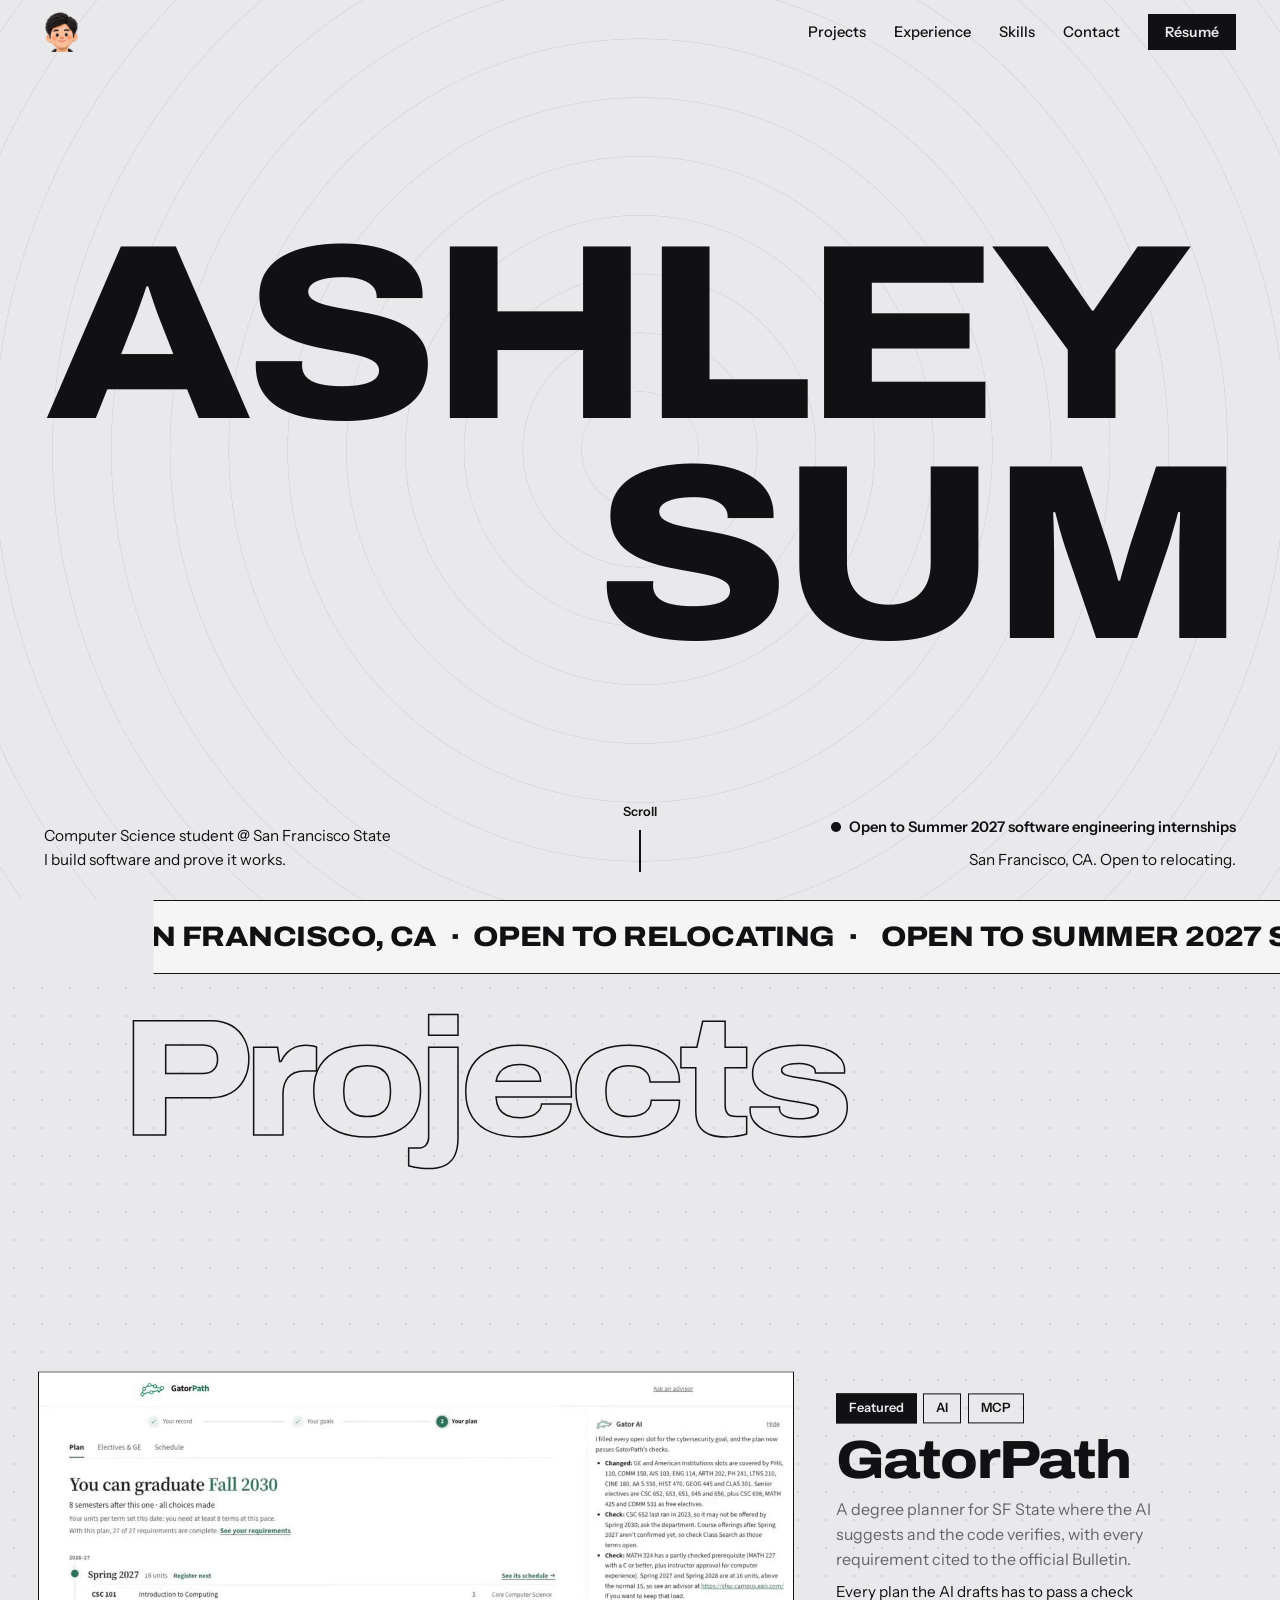
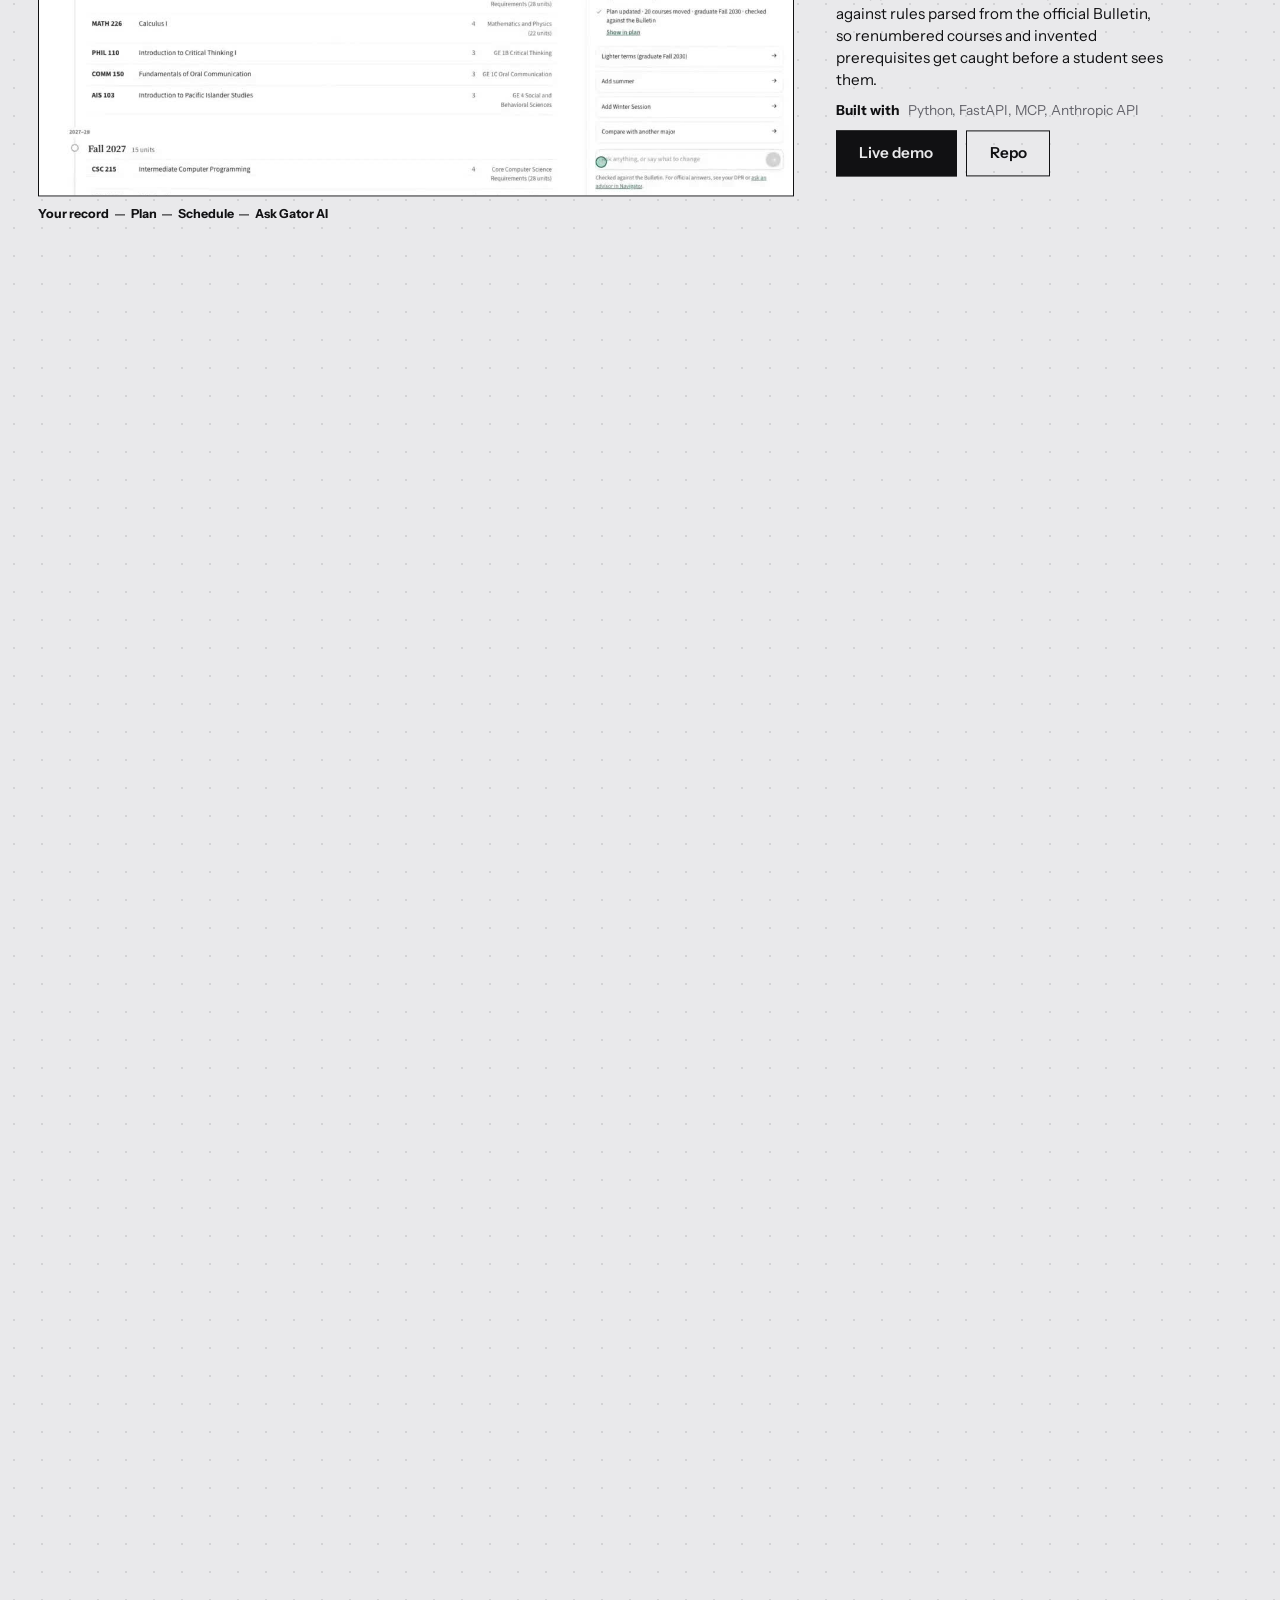
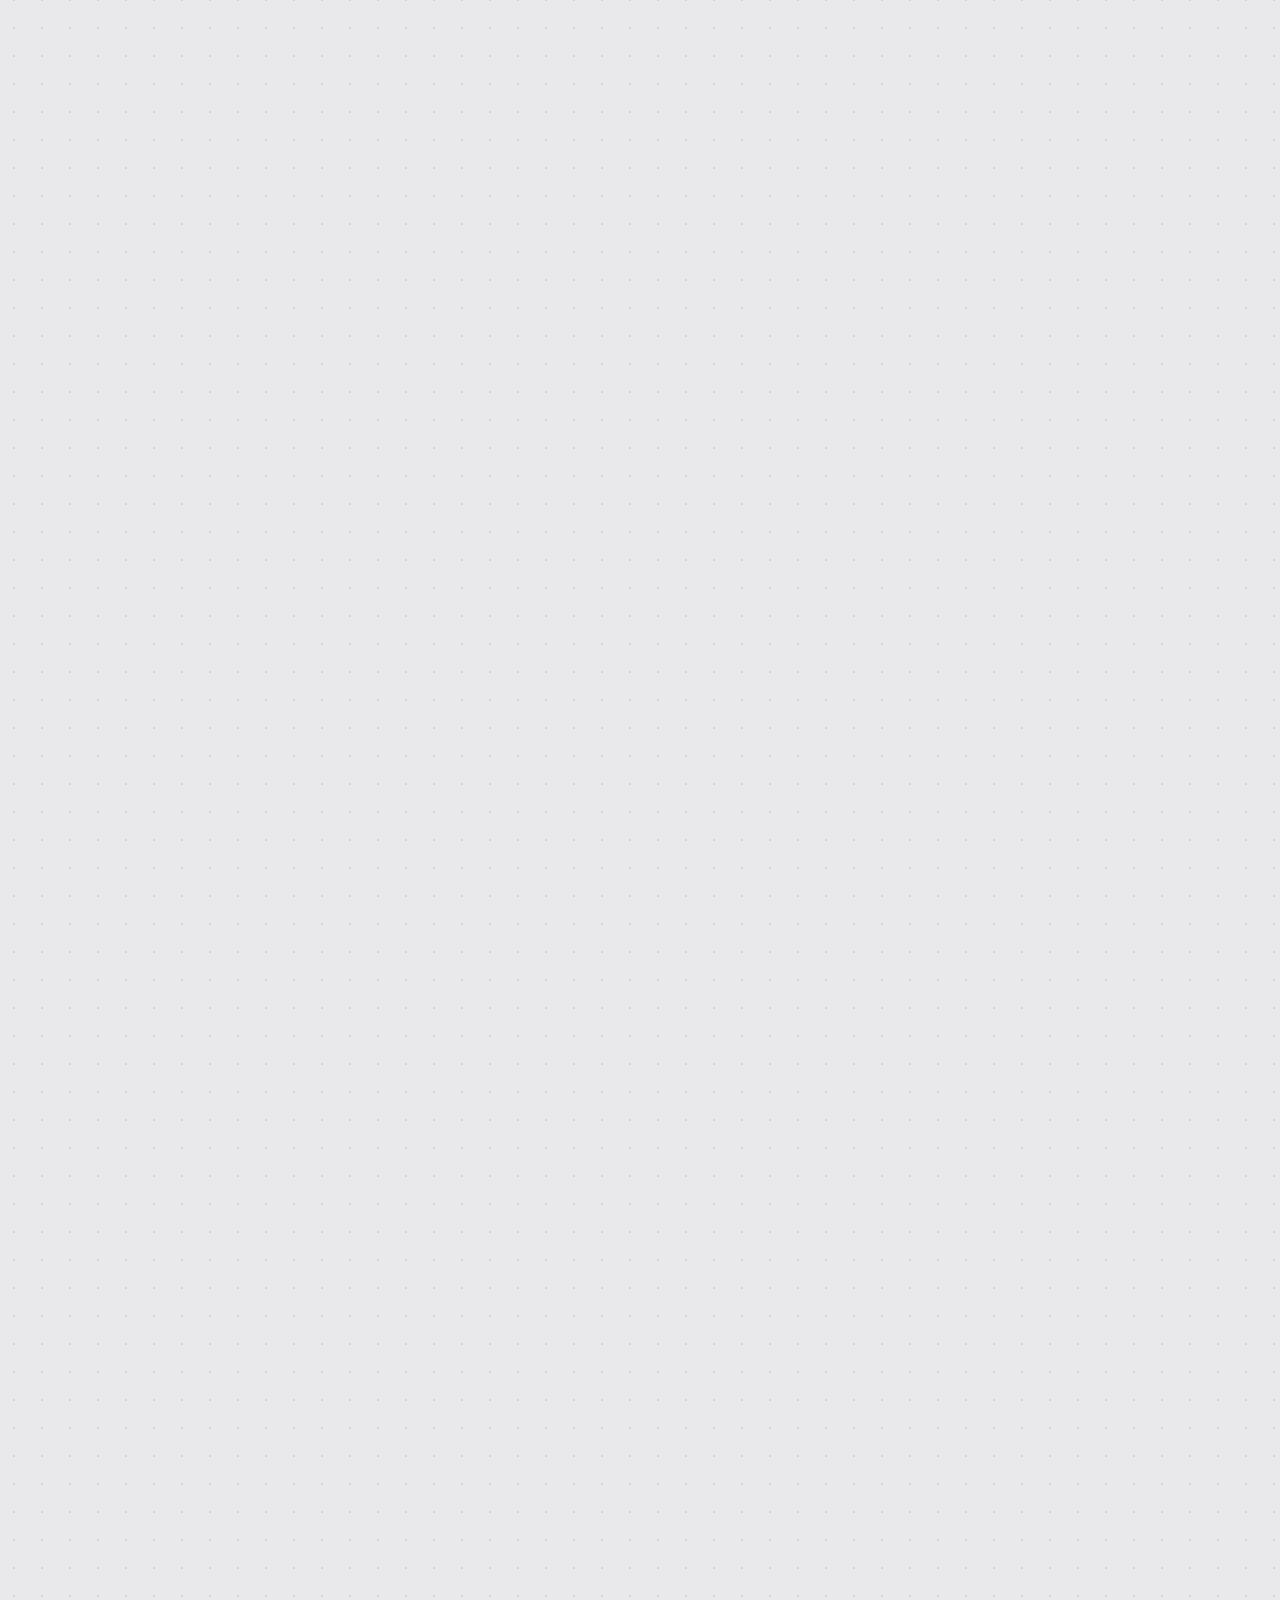
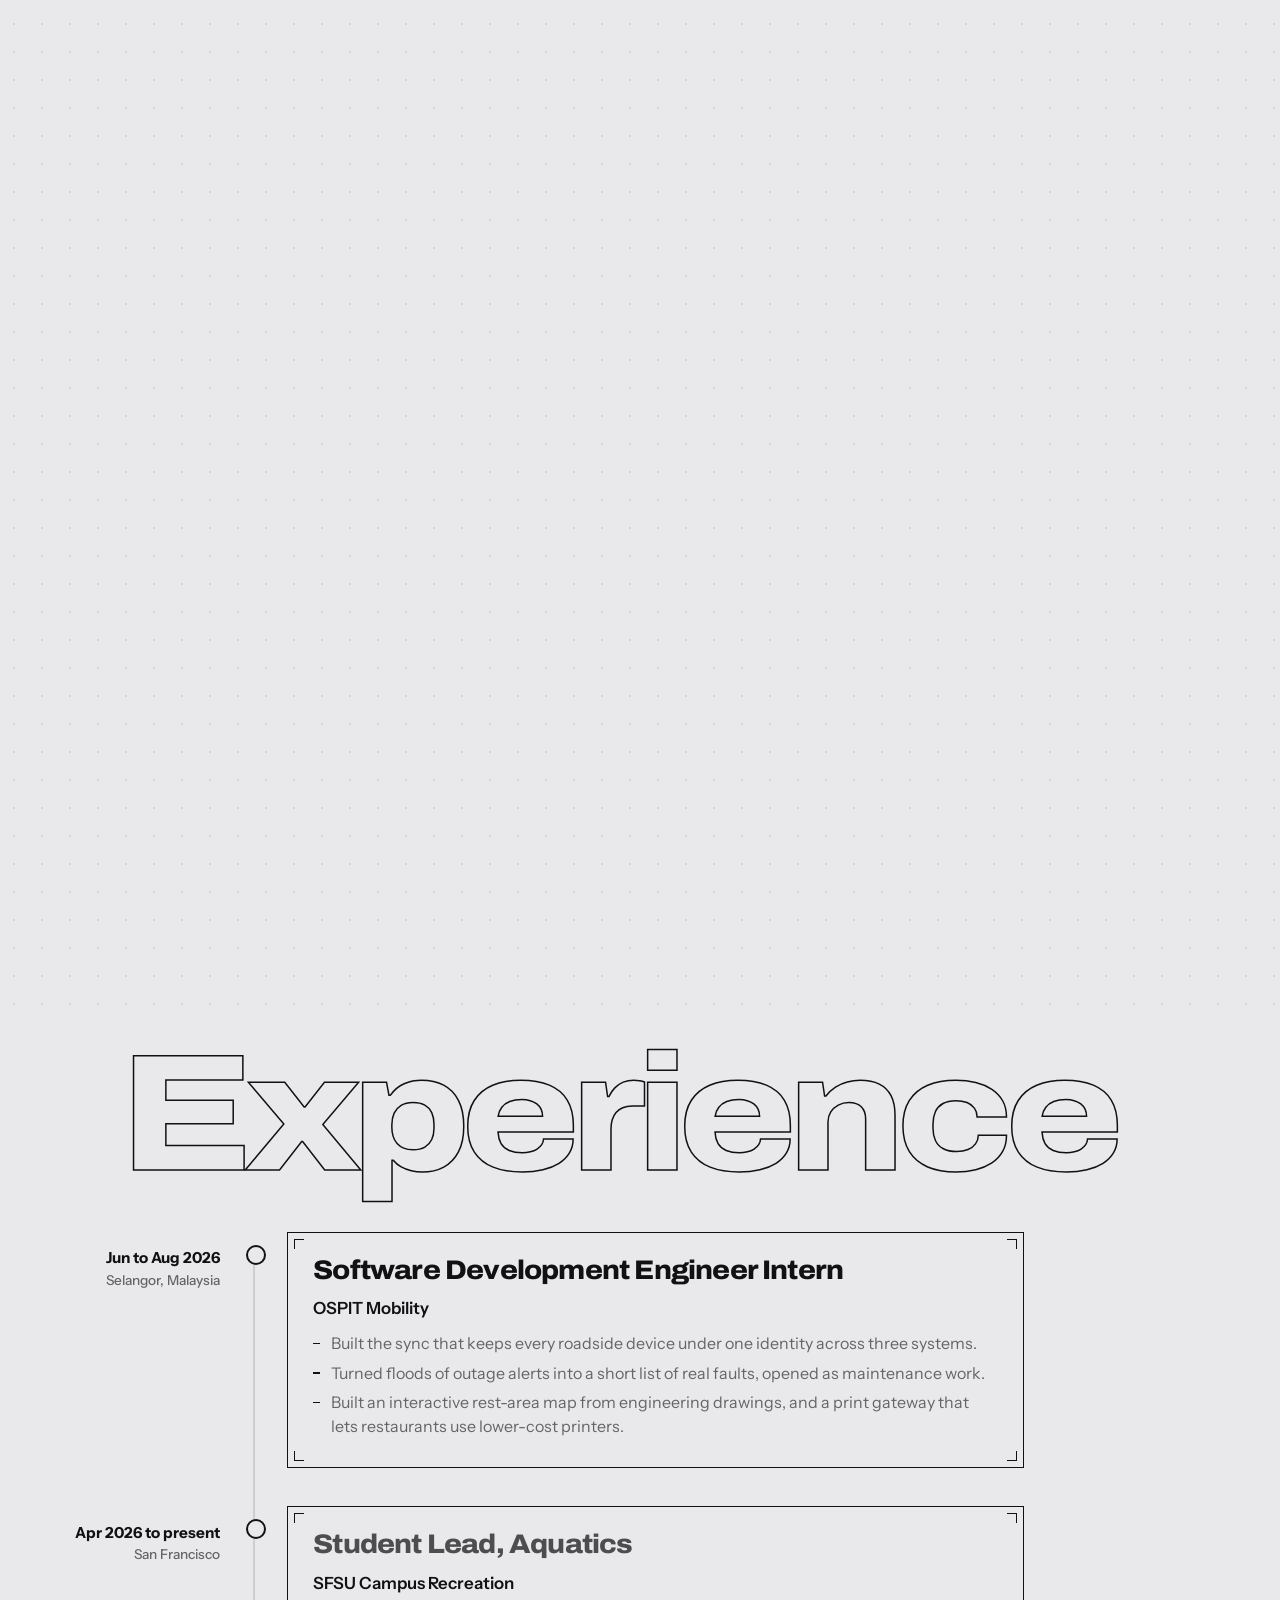
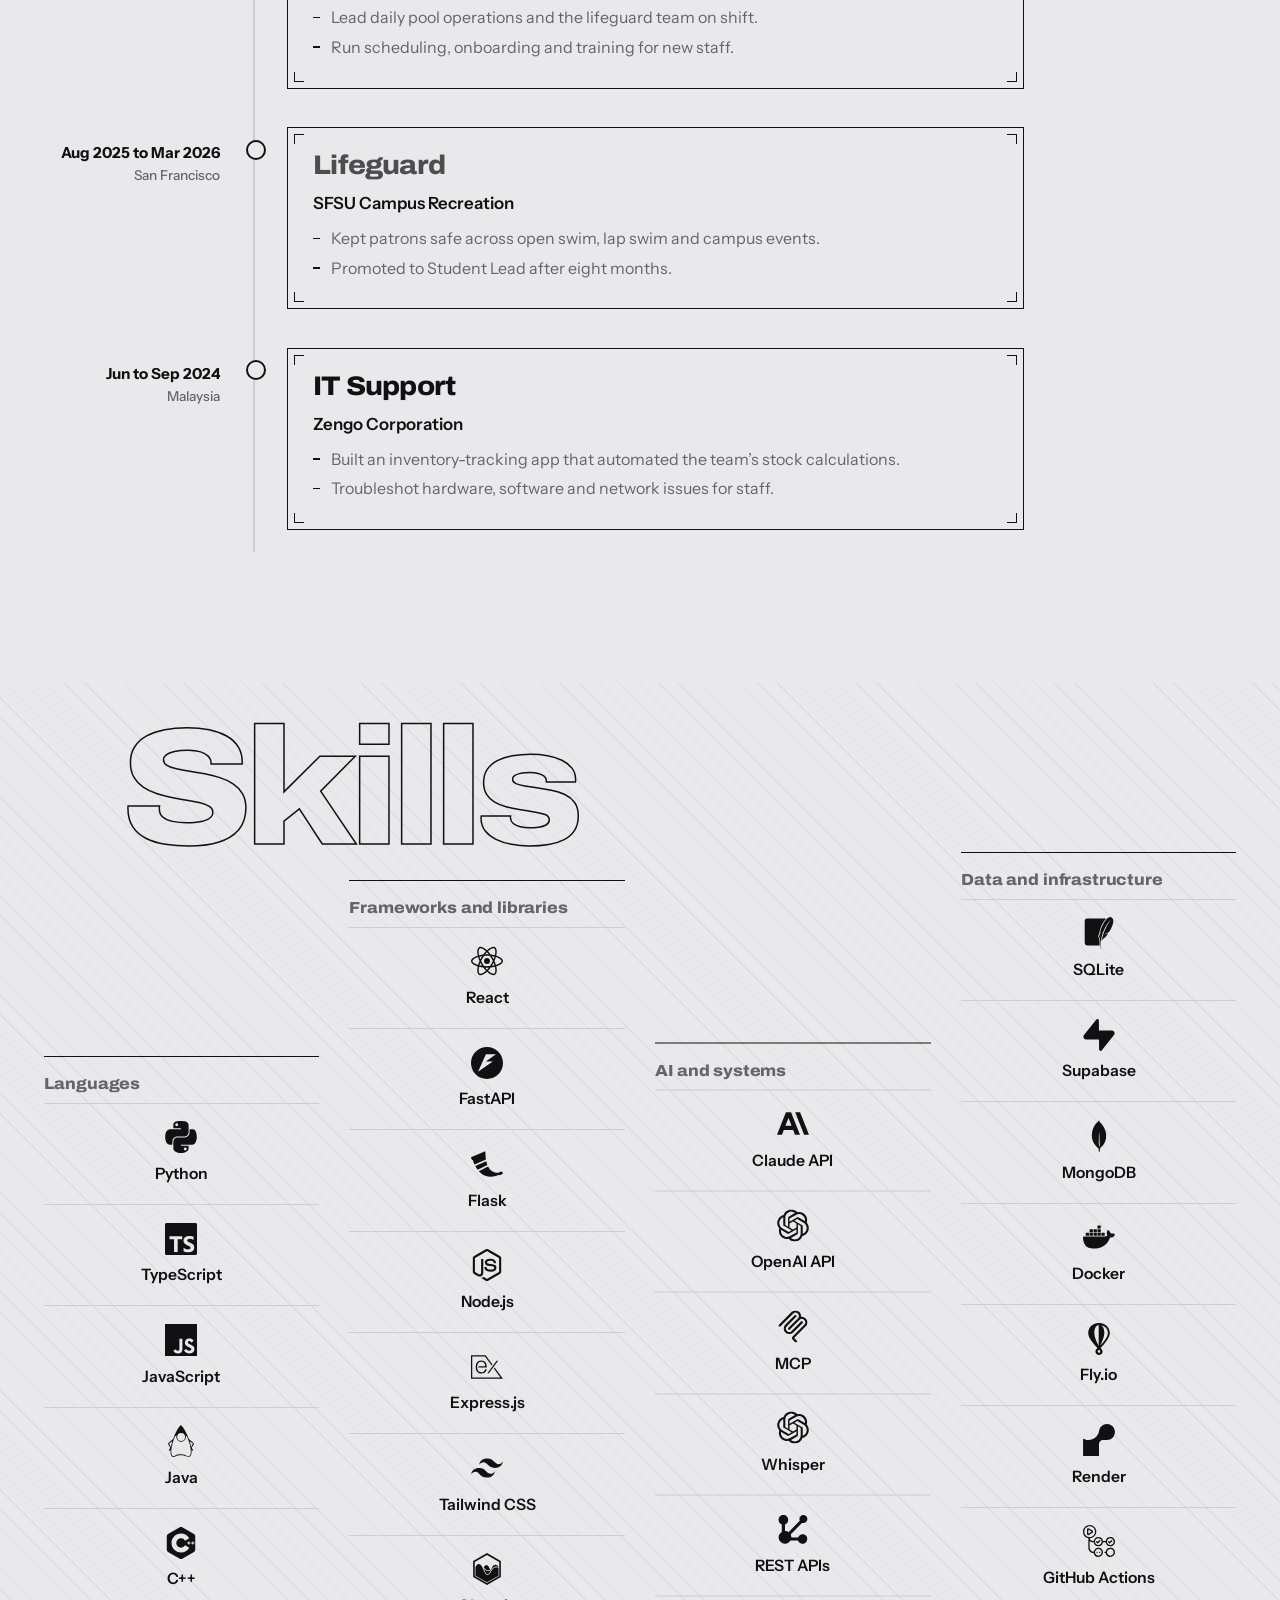
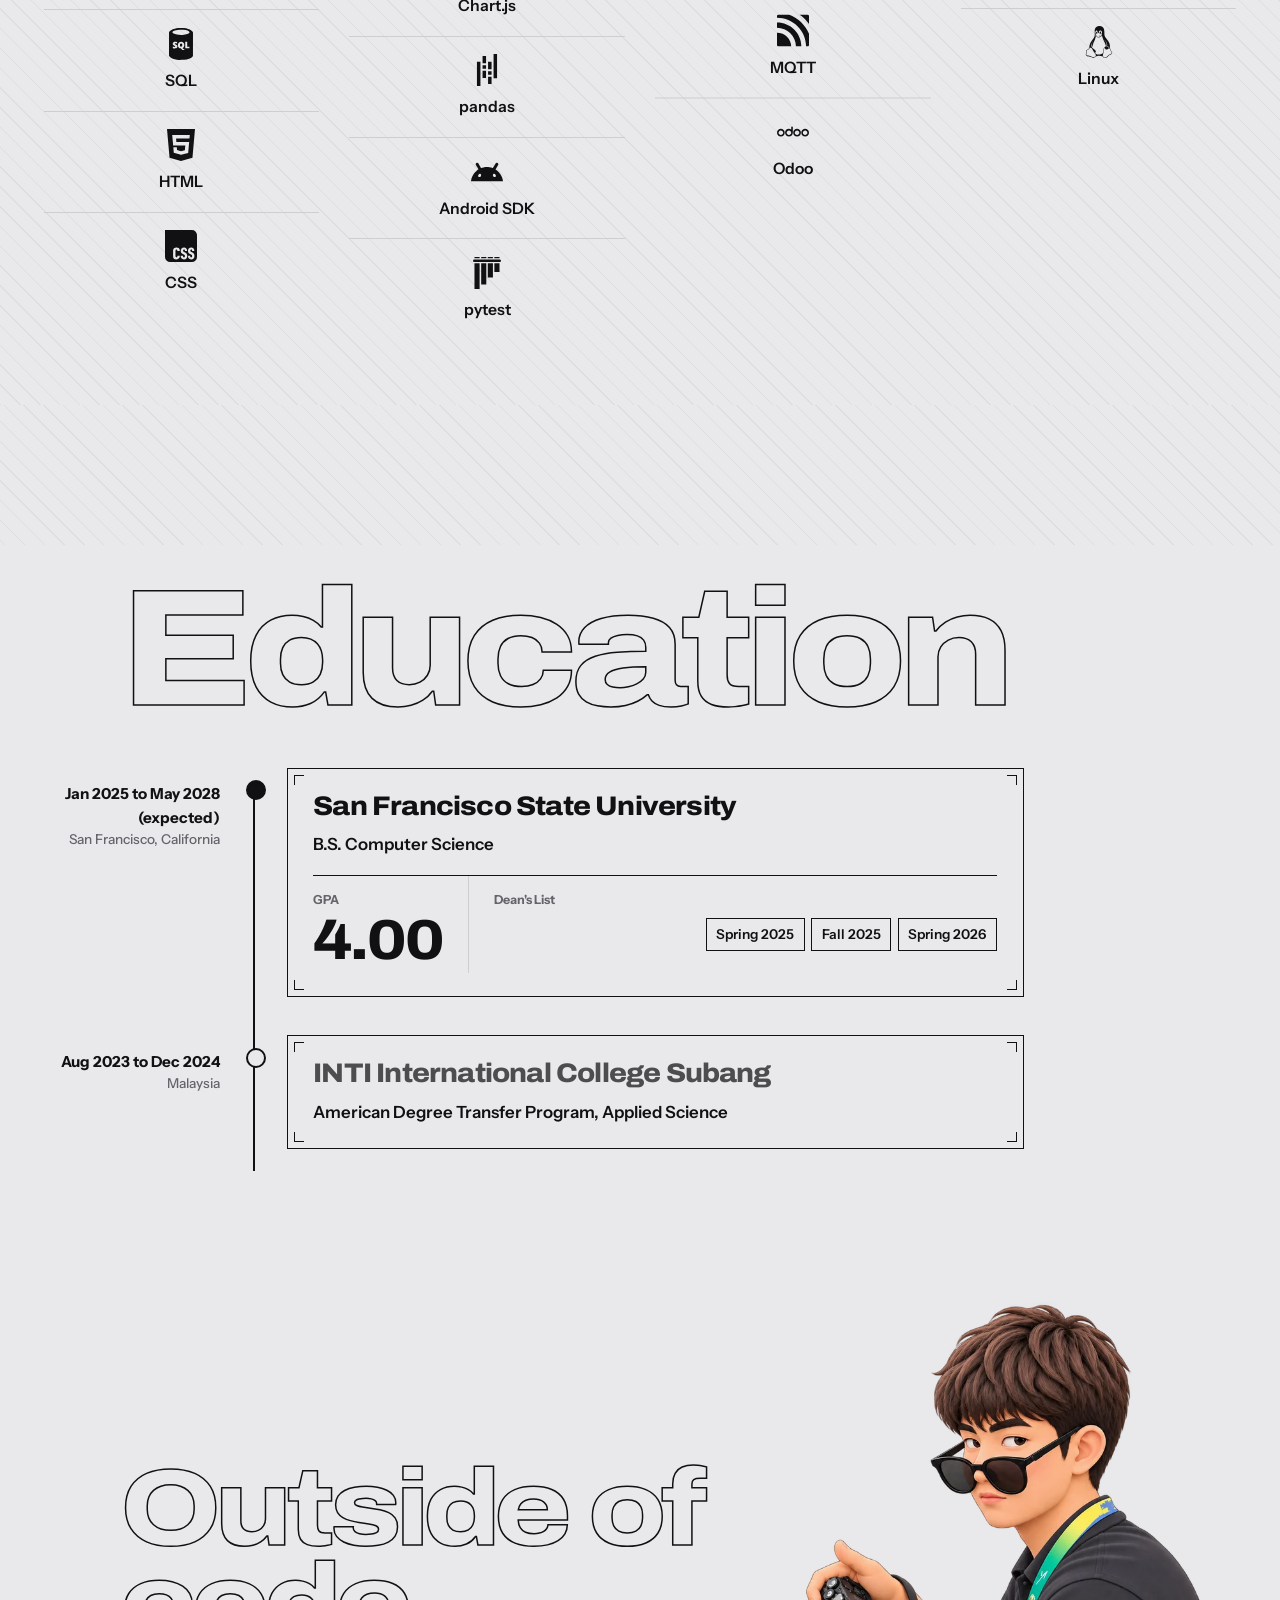
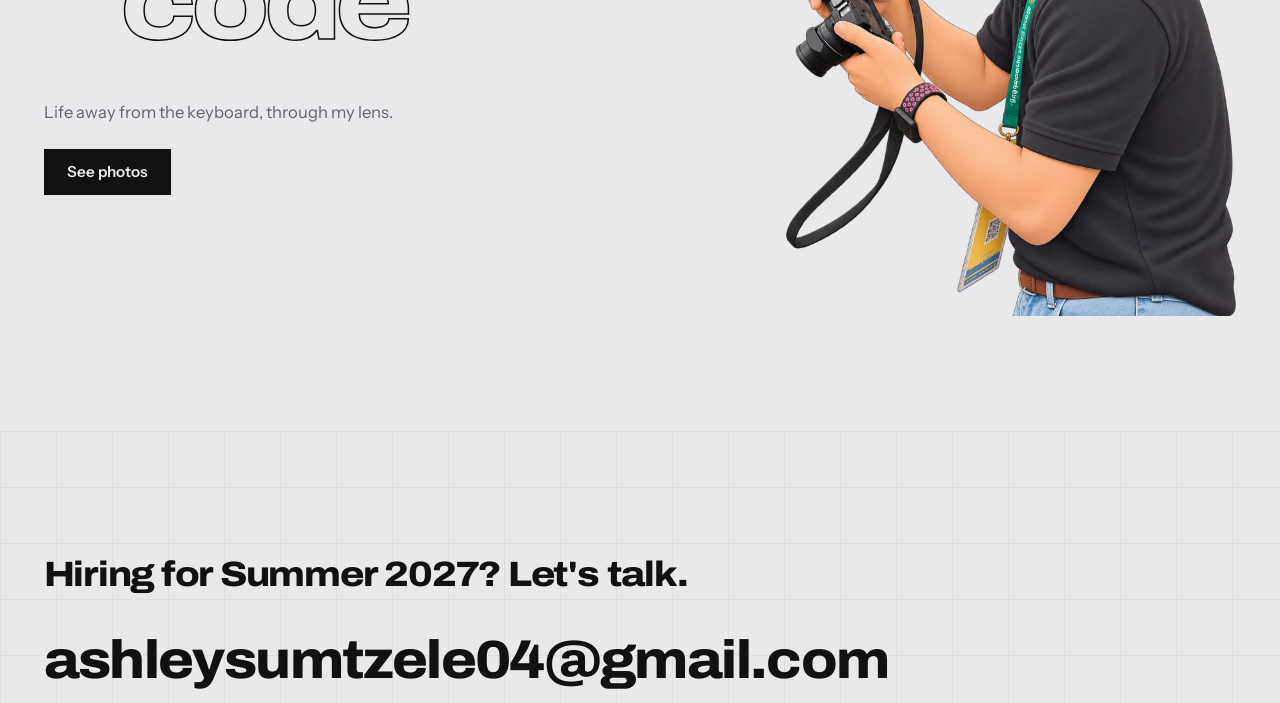
==== commit 714d7171: "Nav marks the current section; terminal shows the report first; one banner; calmer dot Co-Authored-B" ====
--- a/index.html
+++ b/index.html
@@ -68,6 +68,8 @@
 .nav nav a:not(.btn){font-size:.92rem;font-weight:500;text-decoration:none;position:relative}
 .nav nav a:not(.btn)::after{content:"";position:absolute;left:0;right:0;bottom:-3px;height:1.5px;background:var(--ink);transform:scaleX(0);transform-origin:left;transition:transform .3s var(--ease)}
 .nav nav a:not(.btn):hover::after{transform:scaleX(1)}
+.nav nav a[aria-current="true"]::after{transform:scaleX(1)}
+.nav nav a[aria-current="true"]{font-weight:600}
 @media (max-width:760px){.nav nav a:not(.btn){display:none}}
 
 /* Hero */
@@ -93,8 +95,9 @@
 .hero-foot .r{justify-self:end;text-align:right}
 .hero-foot .r p{margin-left:auto}
 .status{display:inline-flex;align-items:center;gap:.55rem;font-weight:600;font-size:.92rem;margin-bottom:.6rem}
-.status::before{content:"";width:.6rem;height:.6rem;border-radius:50%;background:var(--ink);animation:blink 1.8s ease-in-out infinite}
-@keyframes blink{50%{opacity:.25}}
+.status::before{content:"";width:.6rem;height:.6rem;border-radius:50%;background:var(--ink);animation:blink 3.2s ease-in-out infinite}
+@keyframes blink{50%{opacity:.45}}
+@media (prefers-reduced-motion:reduce){.status::before{animation:none}}
 @media (max-width:720px){
   .hero-foot{grid-template-columns:1fr;gap:.9rem}.hero-foot .mid{display:none}.hero-foot .r{justify-self:start;text-align:left}.hero-foot .r p{margin-left:0}
   .photo{width:44vw}
@@ -919,7 +922,6 @@
   </section>
 </main>
 
-<aside class="band" aria-hidden="true"><div class="band-track"><span>Open to Summer 2027 software engineering internships &nbsp;·&nbsp; San Francisco, CA &nbsp;·&nbsp; Open to relocating &nbsp;·&nbsp; </span><span aria-hidden="true">Open to Summer 2027 software engineering internships &nbsp;·&nbsp; San Francisco, CA &nbsp;·&nbsp; Open to relocating &nbsp;·&nbsp; </span></div></aside>
 
 <footer class="foot" id="contact">
   <div class="wrap">
@@ -1037,7 +1039,7 @@
     }
     var io = new IntersectionObserver(function (es) {
       es.forEach(function (e) {
-        if (e.isIntersecting && !running) run();
+        if (e.isIntersecting && !running) { running = true; later(run, 2600); } /* v91: read the full report first, then retype */
         else if (!e.isIntersecting && running) { running = false; timers.forEach(clearTimeout); timers = []; body.innerHTML = finalState(); }
       });
     }, { threshold: .4 });
@@ -1339,6 +1341,25 @@
     });
   });
 
+
+  /* v91: underline the nav link for the section on screen */
+  (function () {
+    var links = [].slice.call(document.querySelectorAll('.nav nav a[href^="#"]'));
+    var secs = links.map(function (a) { return document.querySelector(a.getAttribute('href')); });
+    if (!secs.every(Boolean)) return;
+    var tick = null;
+    function mark() {
+      tick = null;
+      var y = window.innerHeight * .35, cur = -1;
+      secs.forEach(function (s, i) { if (s.getBoundingClientRect().top <= y) cur = i; });
+      if (cur >= 0 && secs[cur].getBoundingClientRect().bottom < y * .5) cur = -1;
+      if (window.innerHeight + window.scrollY >= document.documentElement.scrollHeight - 4) cur = secs.length - 1;
+      links.forEach(function (a, i) { if (i === cur) a.setAttribute('aria-current', 'true'); else a.removeAttribute('aria-current'); });
+    }
+    window.addEventListener('scroll', function () { if (!tick) tick = requestAnimationFrame(mark); }, { passive: true });
+    window.addEventListener('resize', mark); mark();
+  })();
+
 })();
 
 
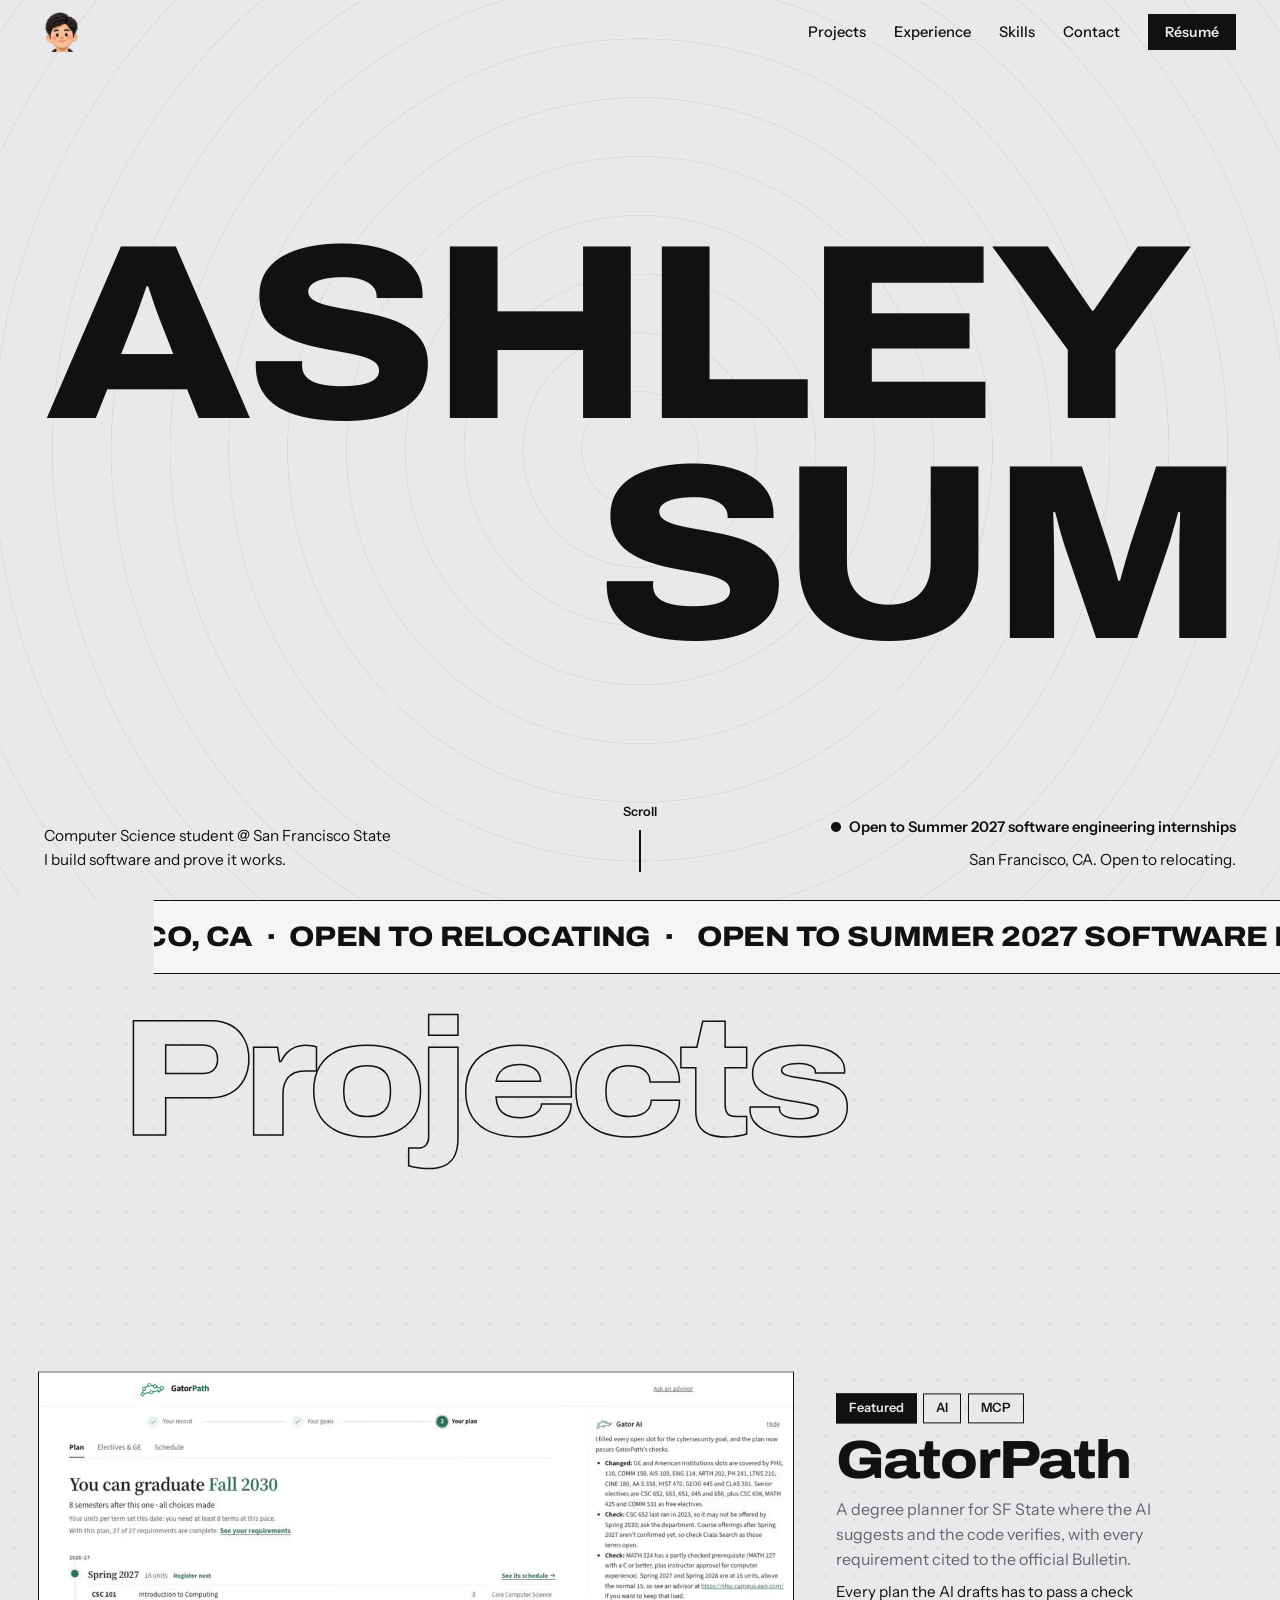
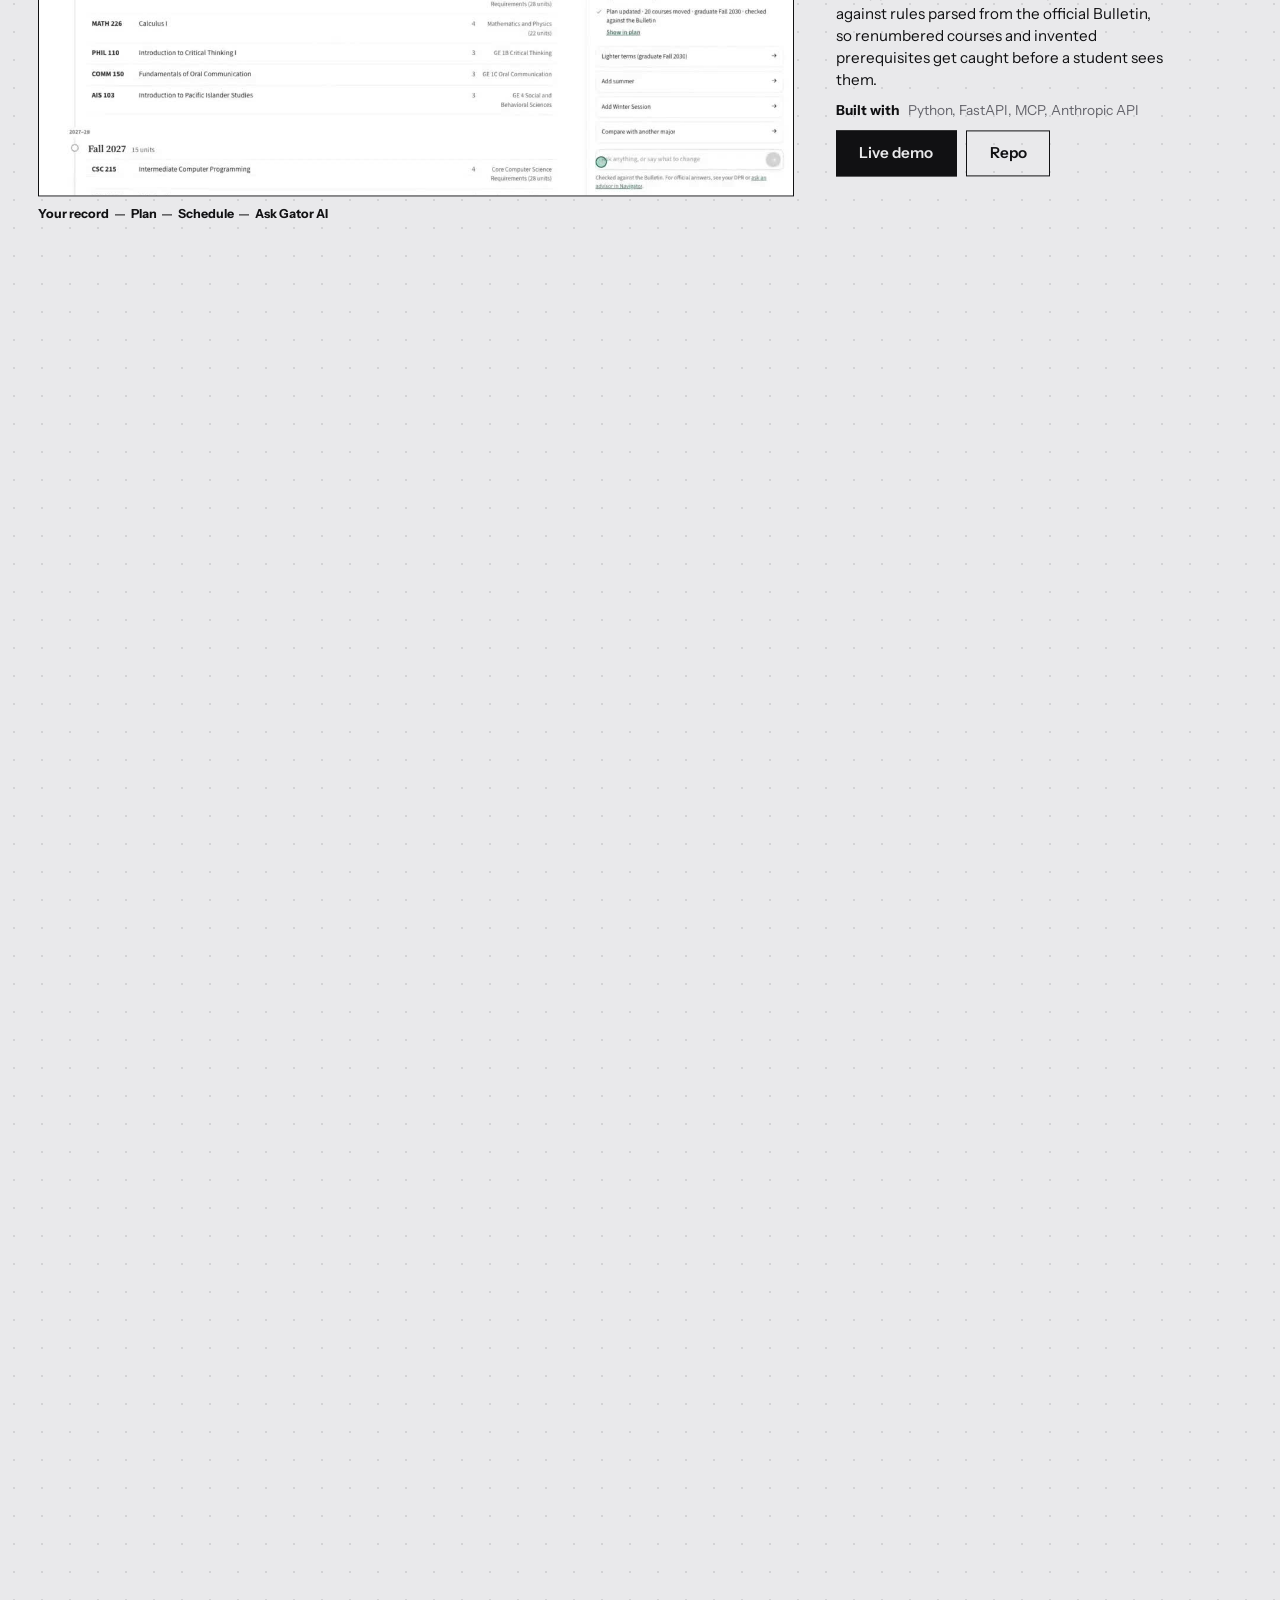
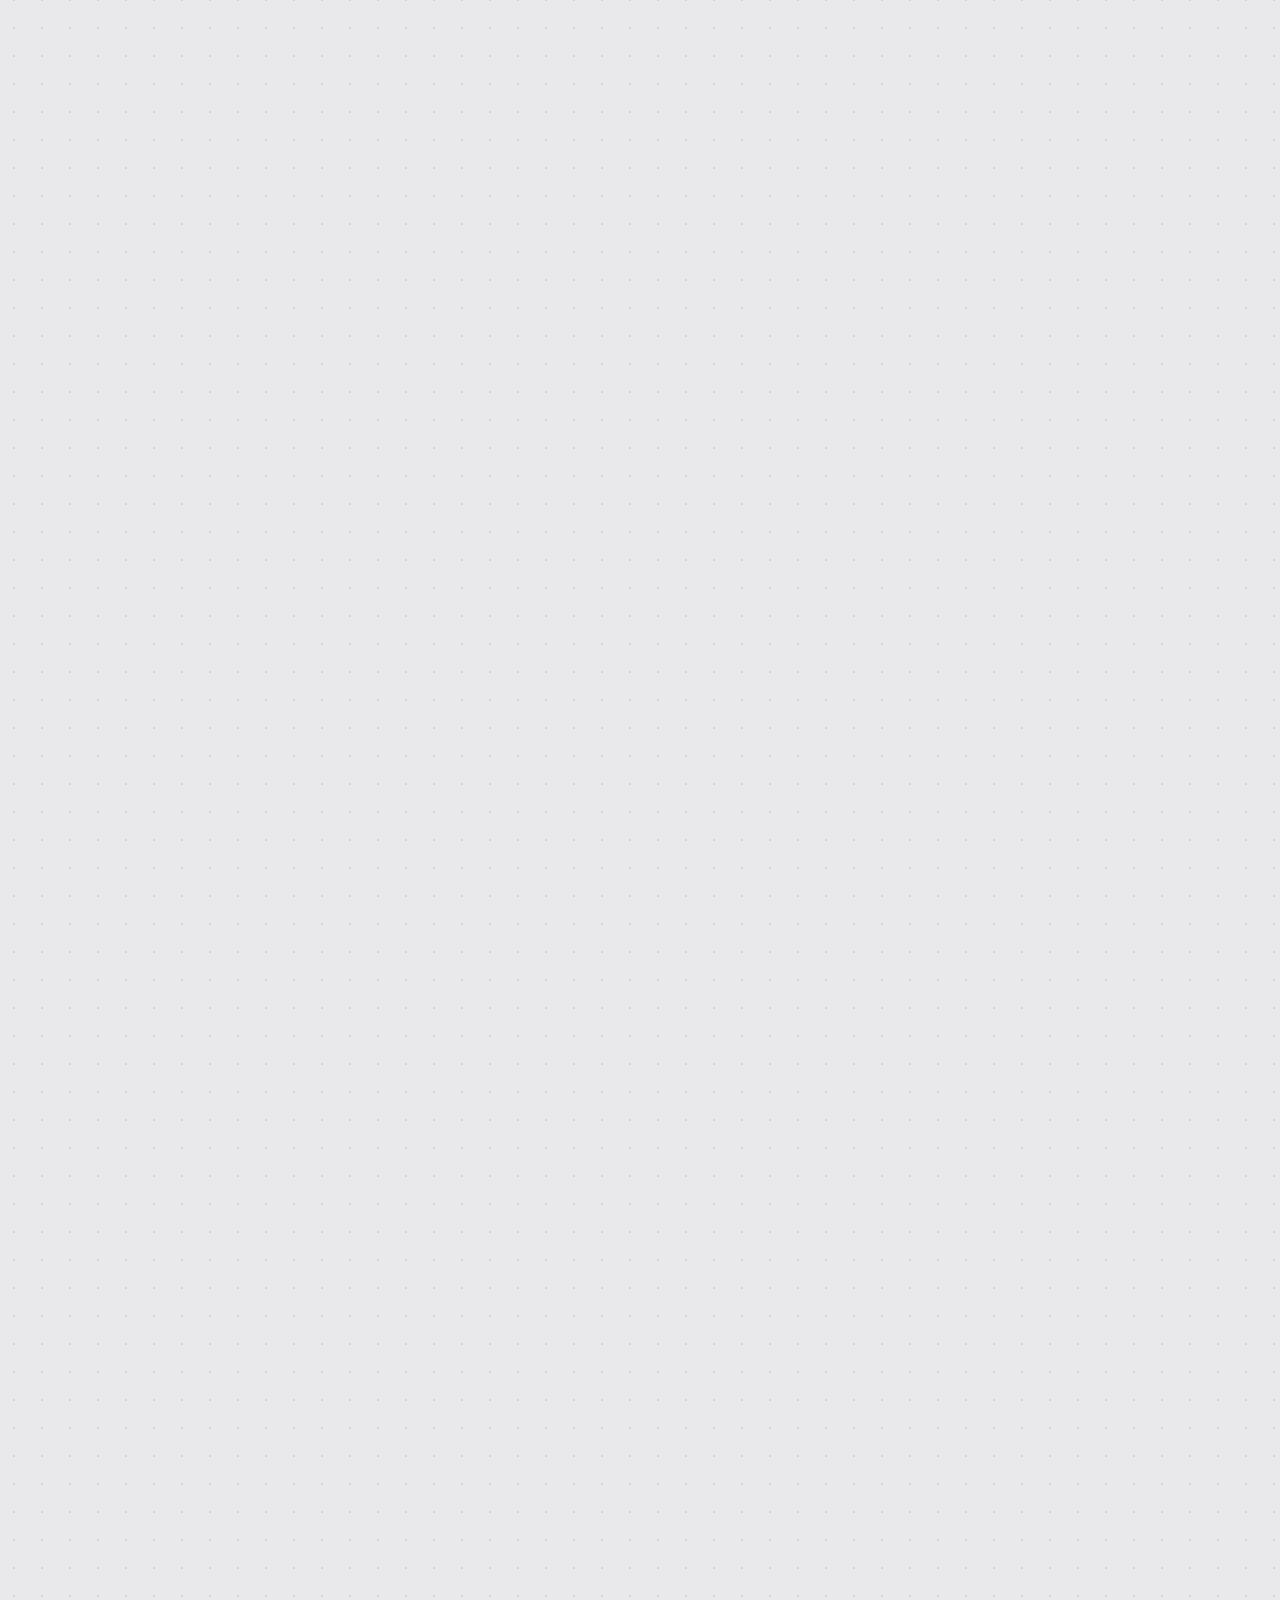
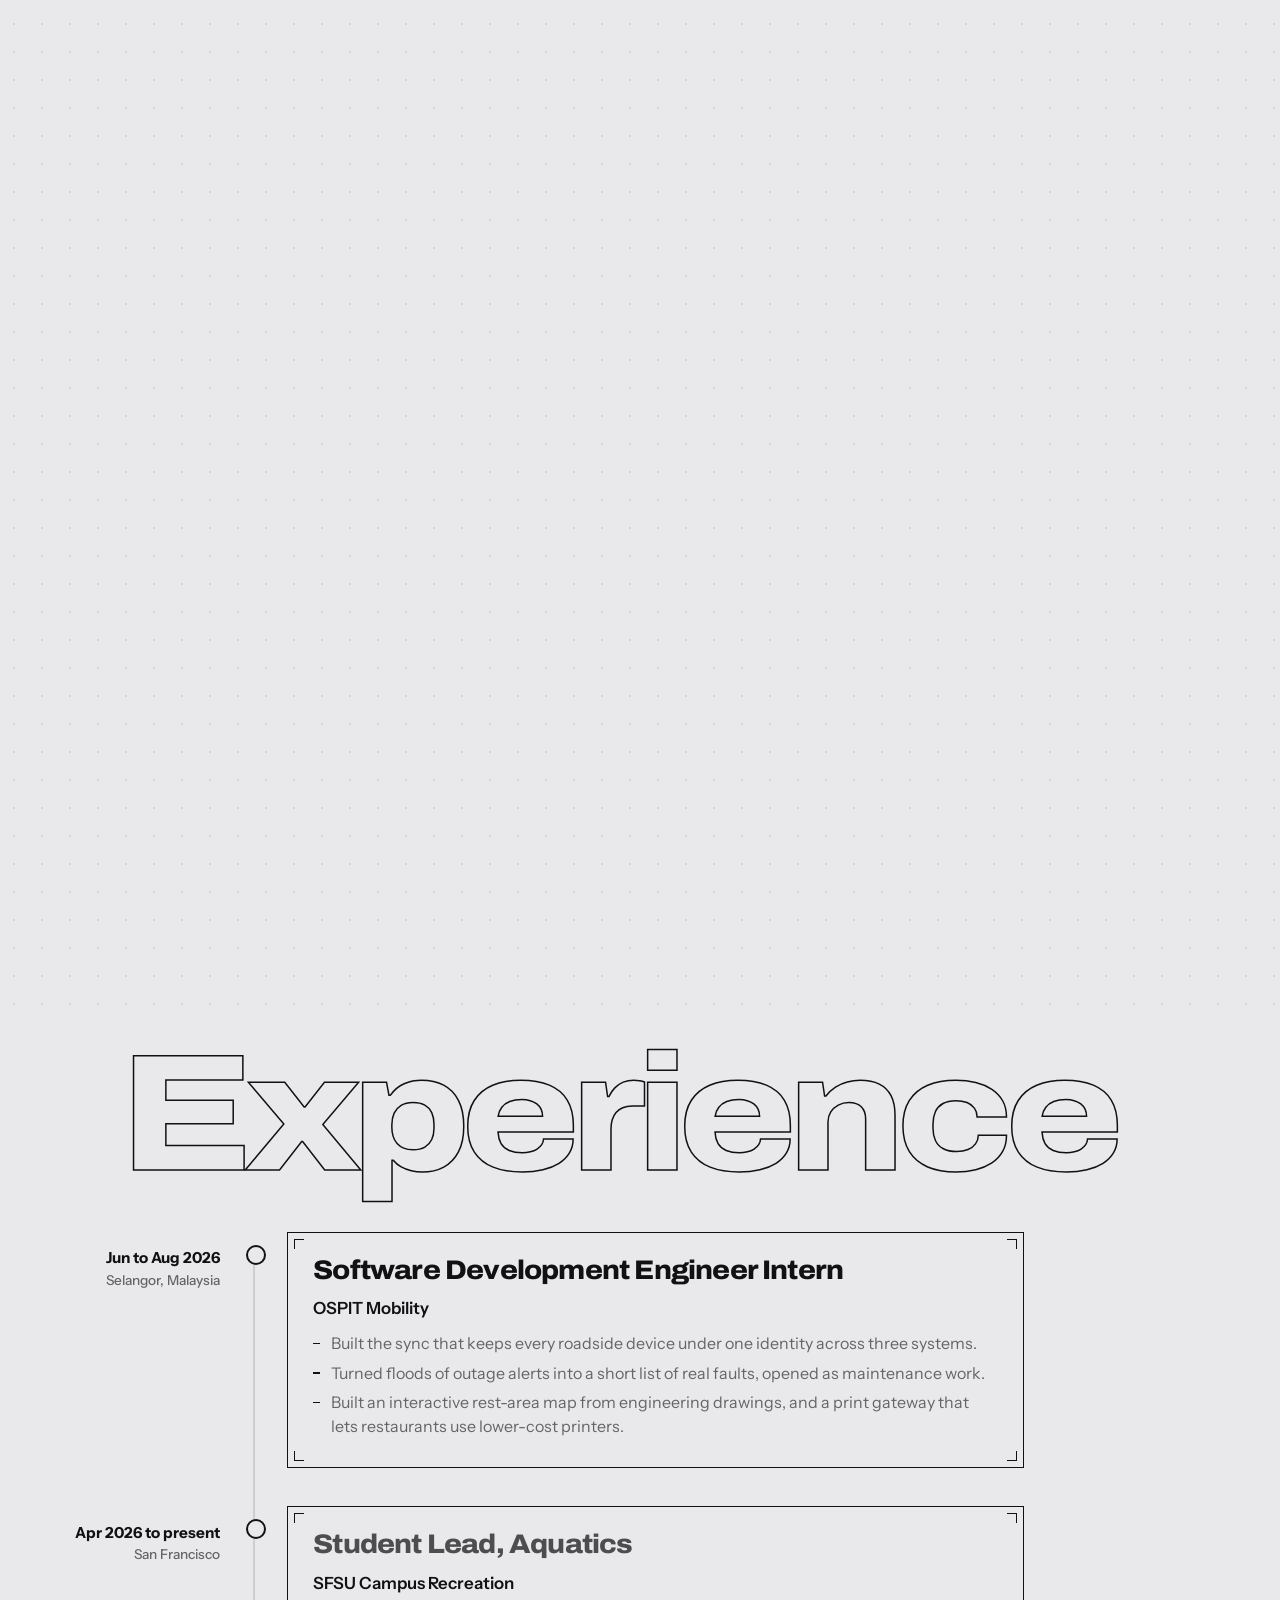
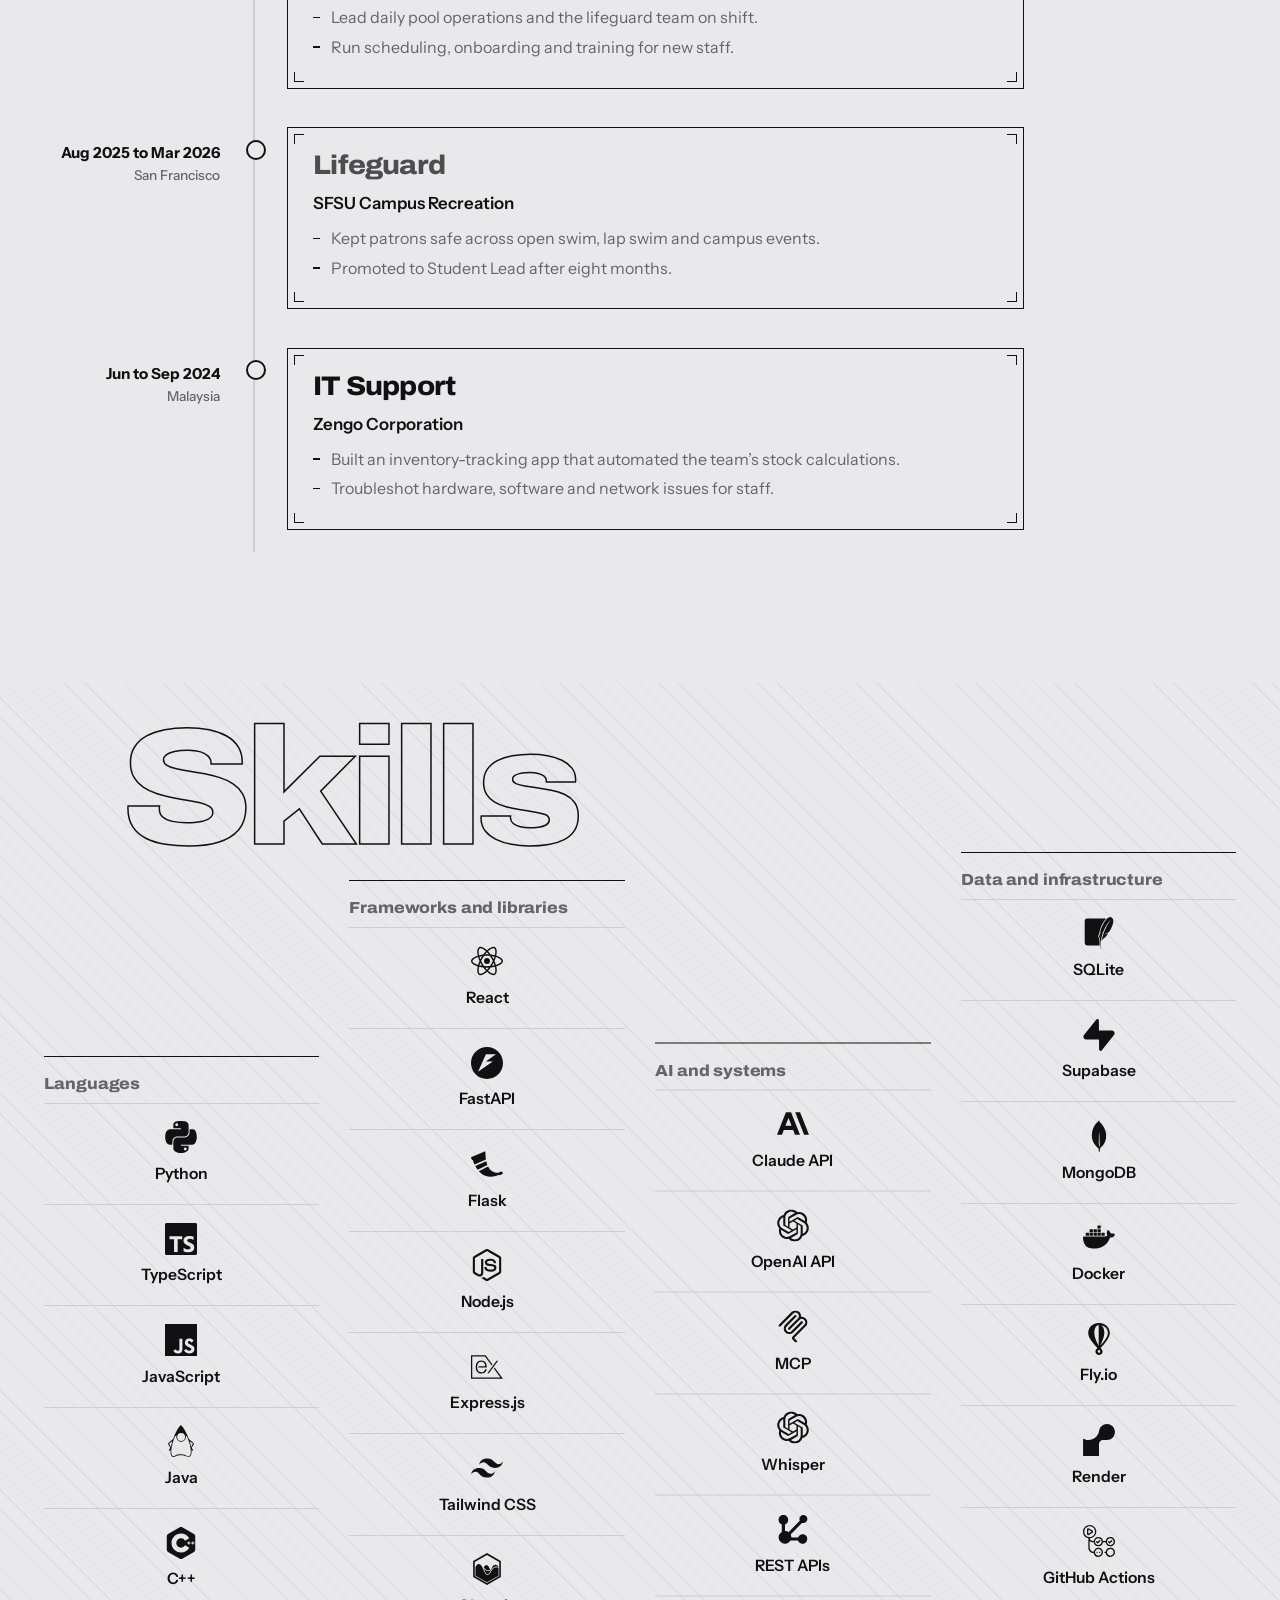
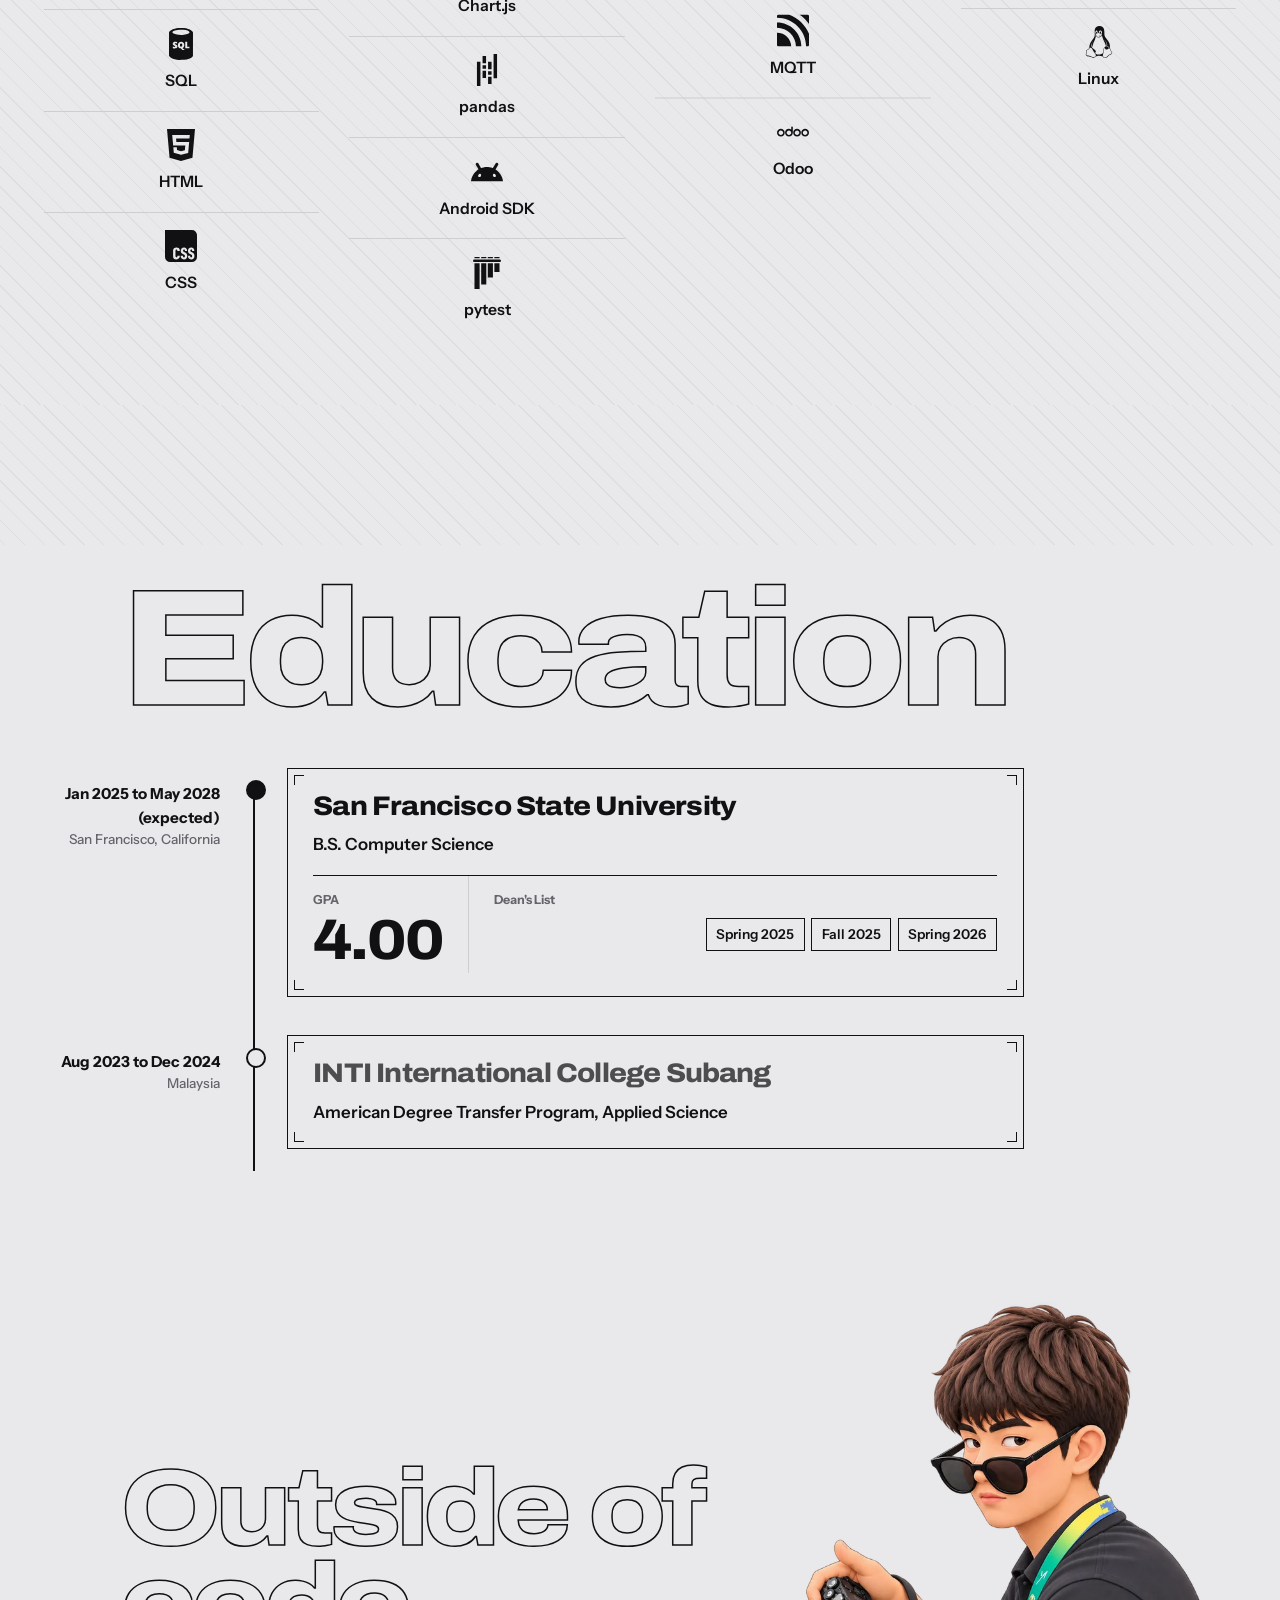
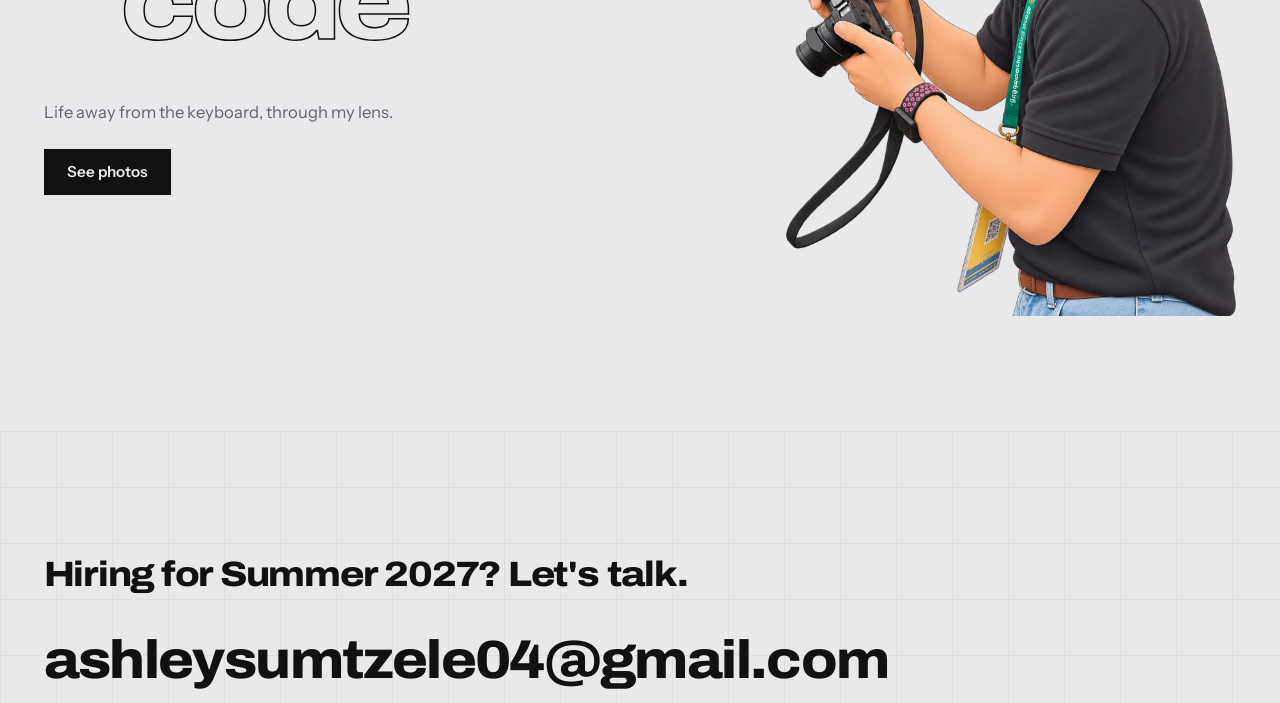
==== commit be99fb4a: "Mobile: ScoutMini terminal fits its report instead of a tall 3:4 box Co-Authored-By: Claude Opus 5.5" ====
--- a/index.html
+++ b/index.html
@@ -829,6 +829,12 @@
   :is(#tl,#edu) .ti::before{left:calc(.5rem - 7px)}
   :is(#tl,#edu) .ti:nth-child(n) .t{grid-column:2;grid-row:2;text-align:left;padding:.6rem 0 0}
   :is(#tl,#edu) .ti:nth-child(n) .c{grid-column:2;grid-row:1}
+}
+/* v92: phones and tablets size the ScoutMini terminal to its report instead of a tall 3:4 box */
+@media (max-width:860px){
+  .slide .sc.pv2 .sc-pic{aspect-ratio:auto!important;height:auto!important}
+  .term{height:auto}
+  .term-body{flex:none;font-size:clamp(10px,3.3cqw,13px)}
 }
 </style>
 <link rel="icon" href="img/favicon.ico" sizes="any">
@@ -1044,6 +1050,10 @@
       });
     }, { threshold: .4 });
     body.innerHTML = finalState();
+    /* v92: reserve the full report's height so the box doesn't jump while it retypes */
+    function reserve() { if (running) return; body.style.minHeight = ''; body.innerHTML = finalState(); body.style.minHeight = body.offsetHeight + 'px'; }
+    reserve(); window.addEventListener('resize', reserve);
+    if (document.fonts && document.fonts.ready) document.fonts.ready.then(reserve);
     io.observe(body.parentNode);
   })();
   var pinMQ = window.matchMedia('(min-width:861px) and (prefers-reduced-motion:no-preference)');
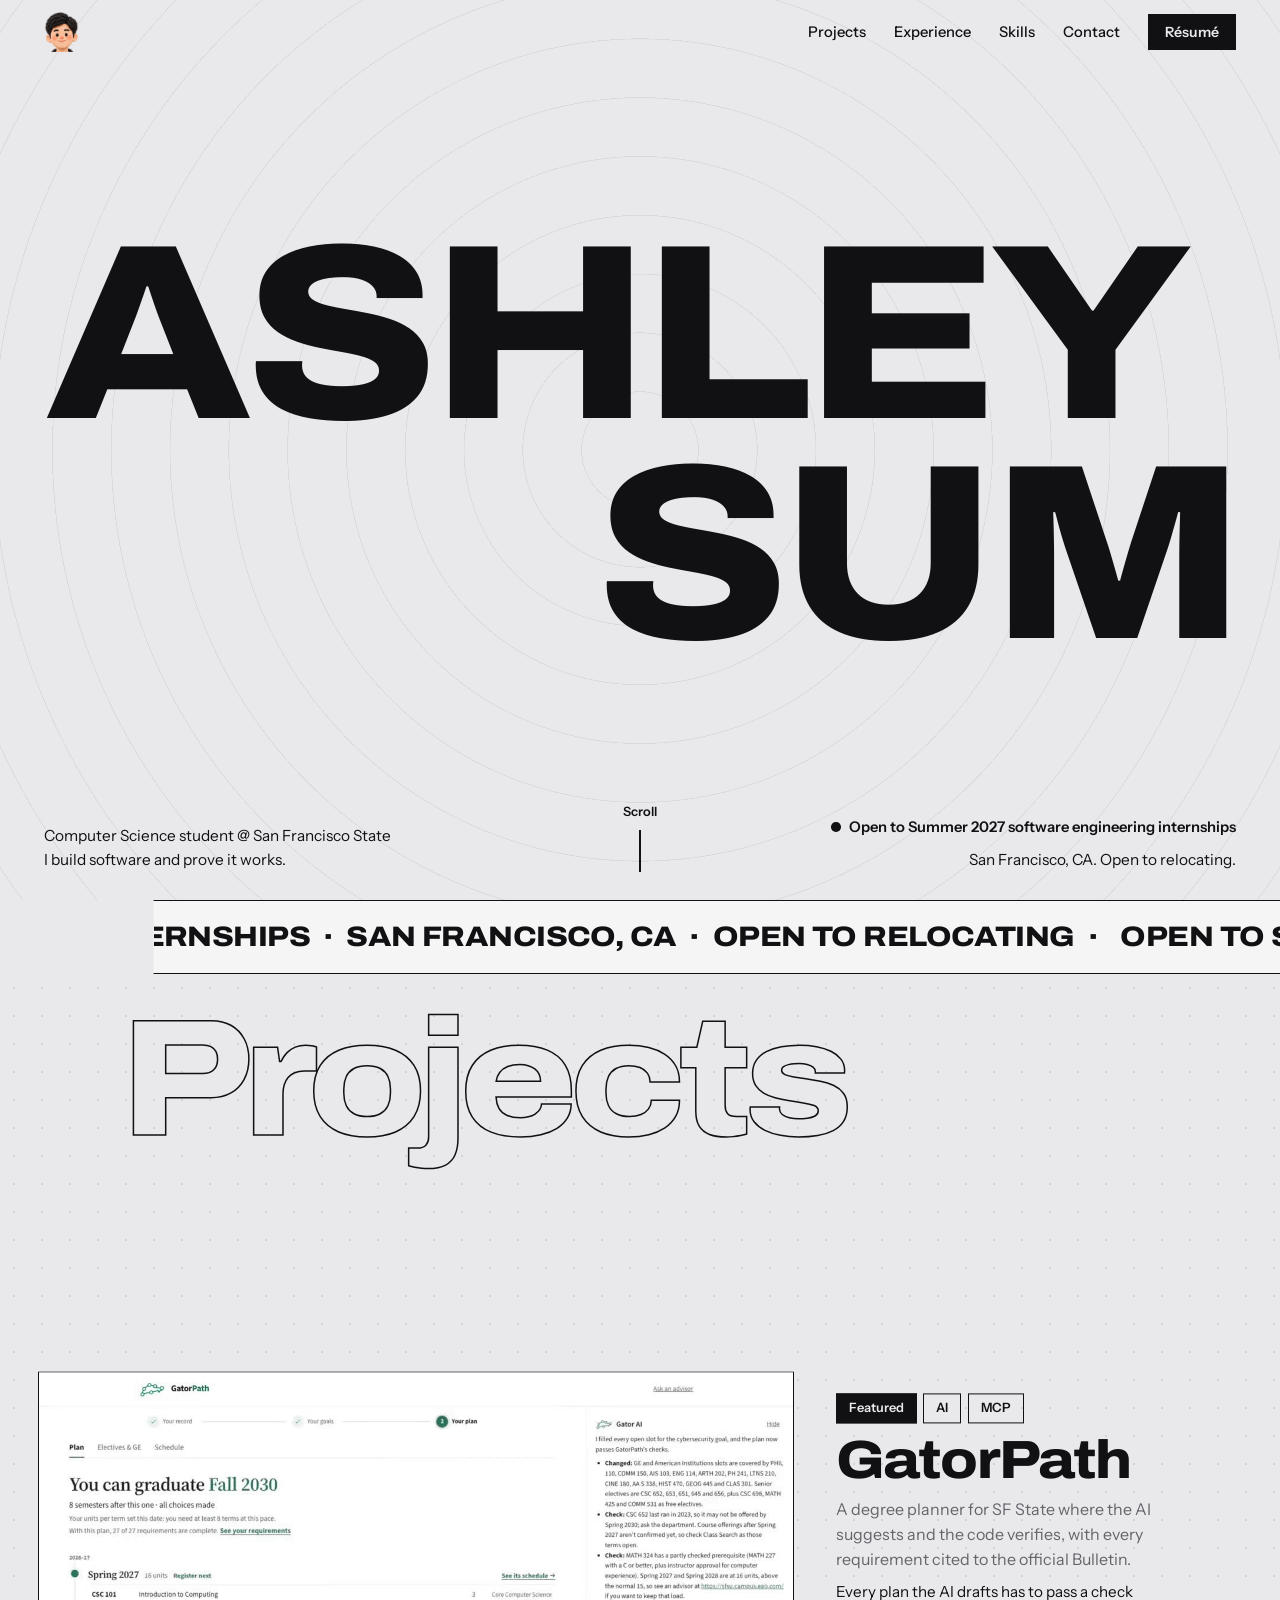
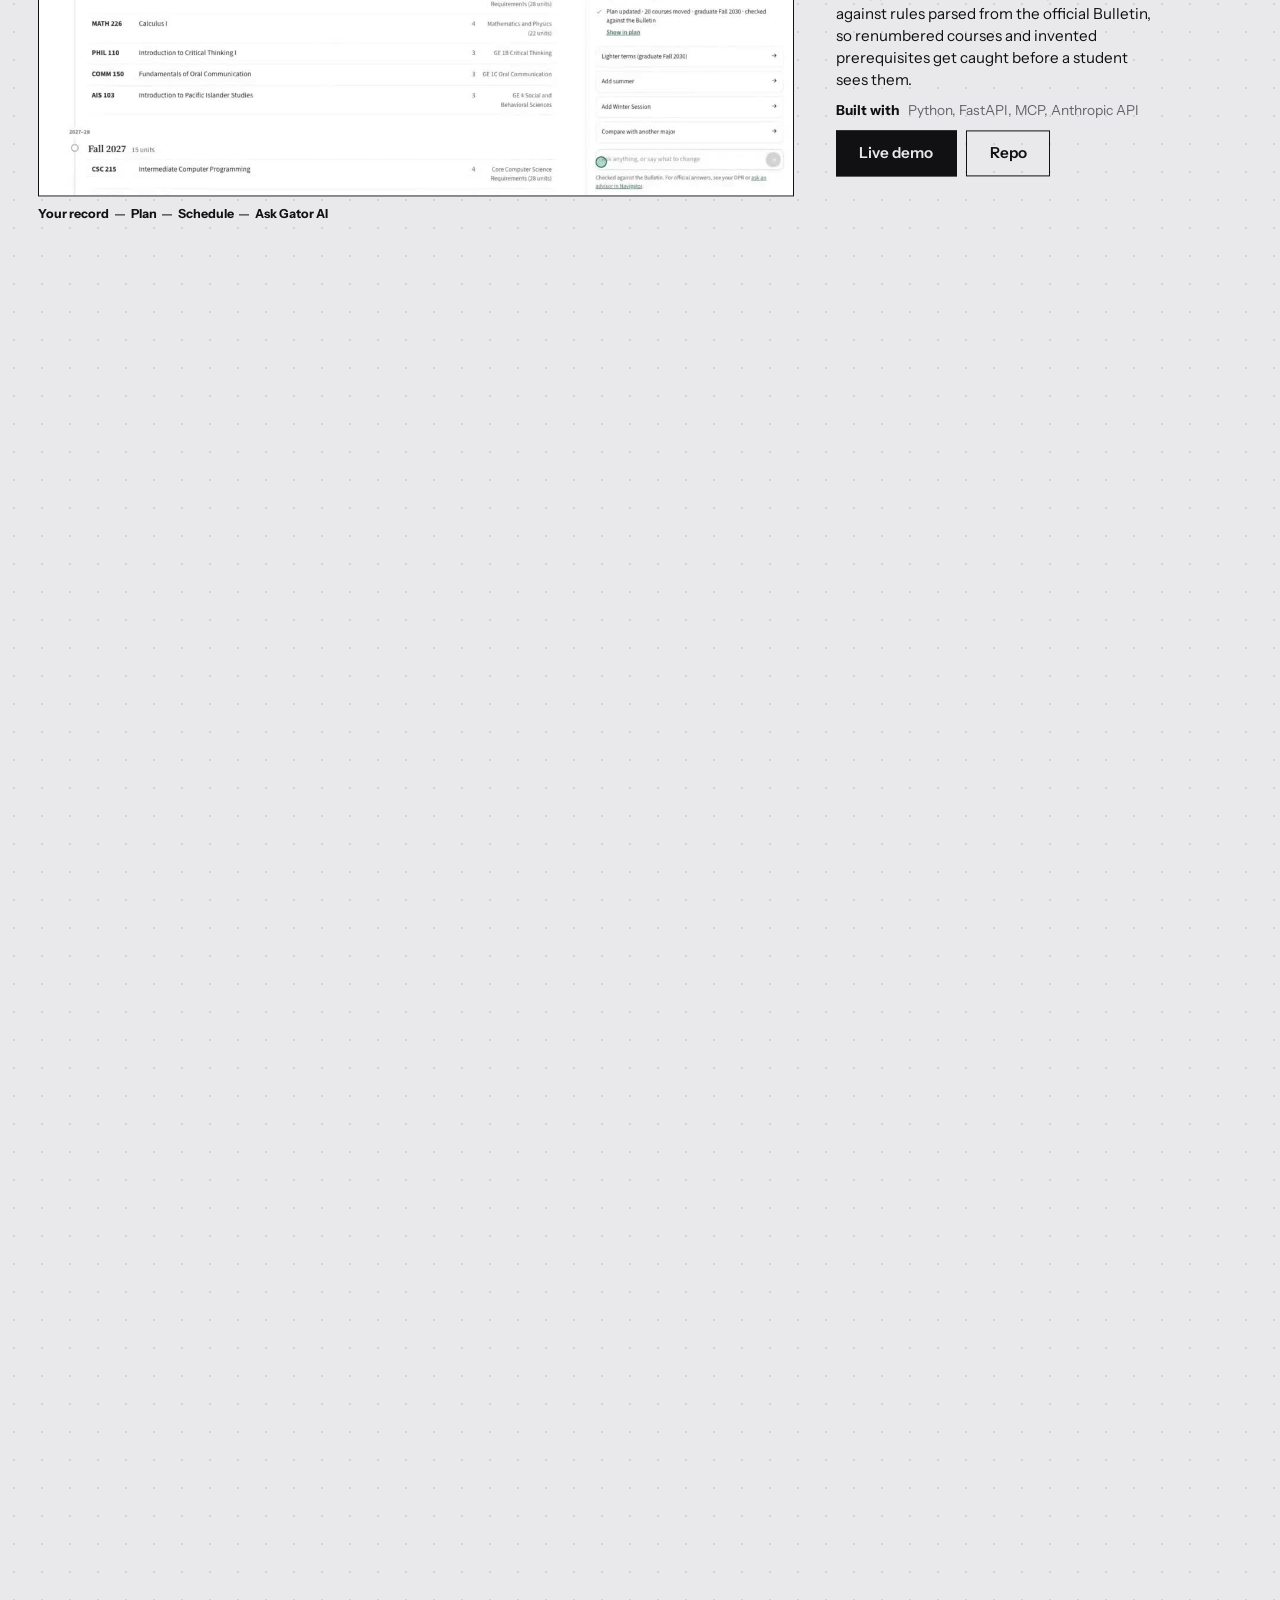
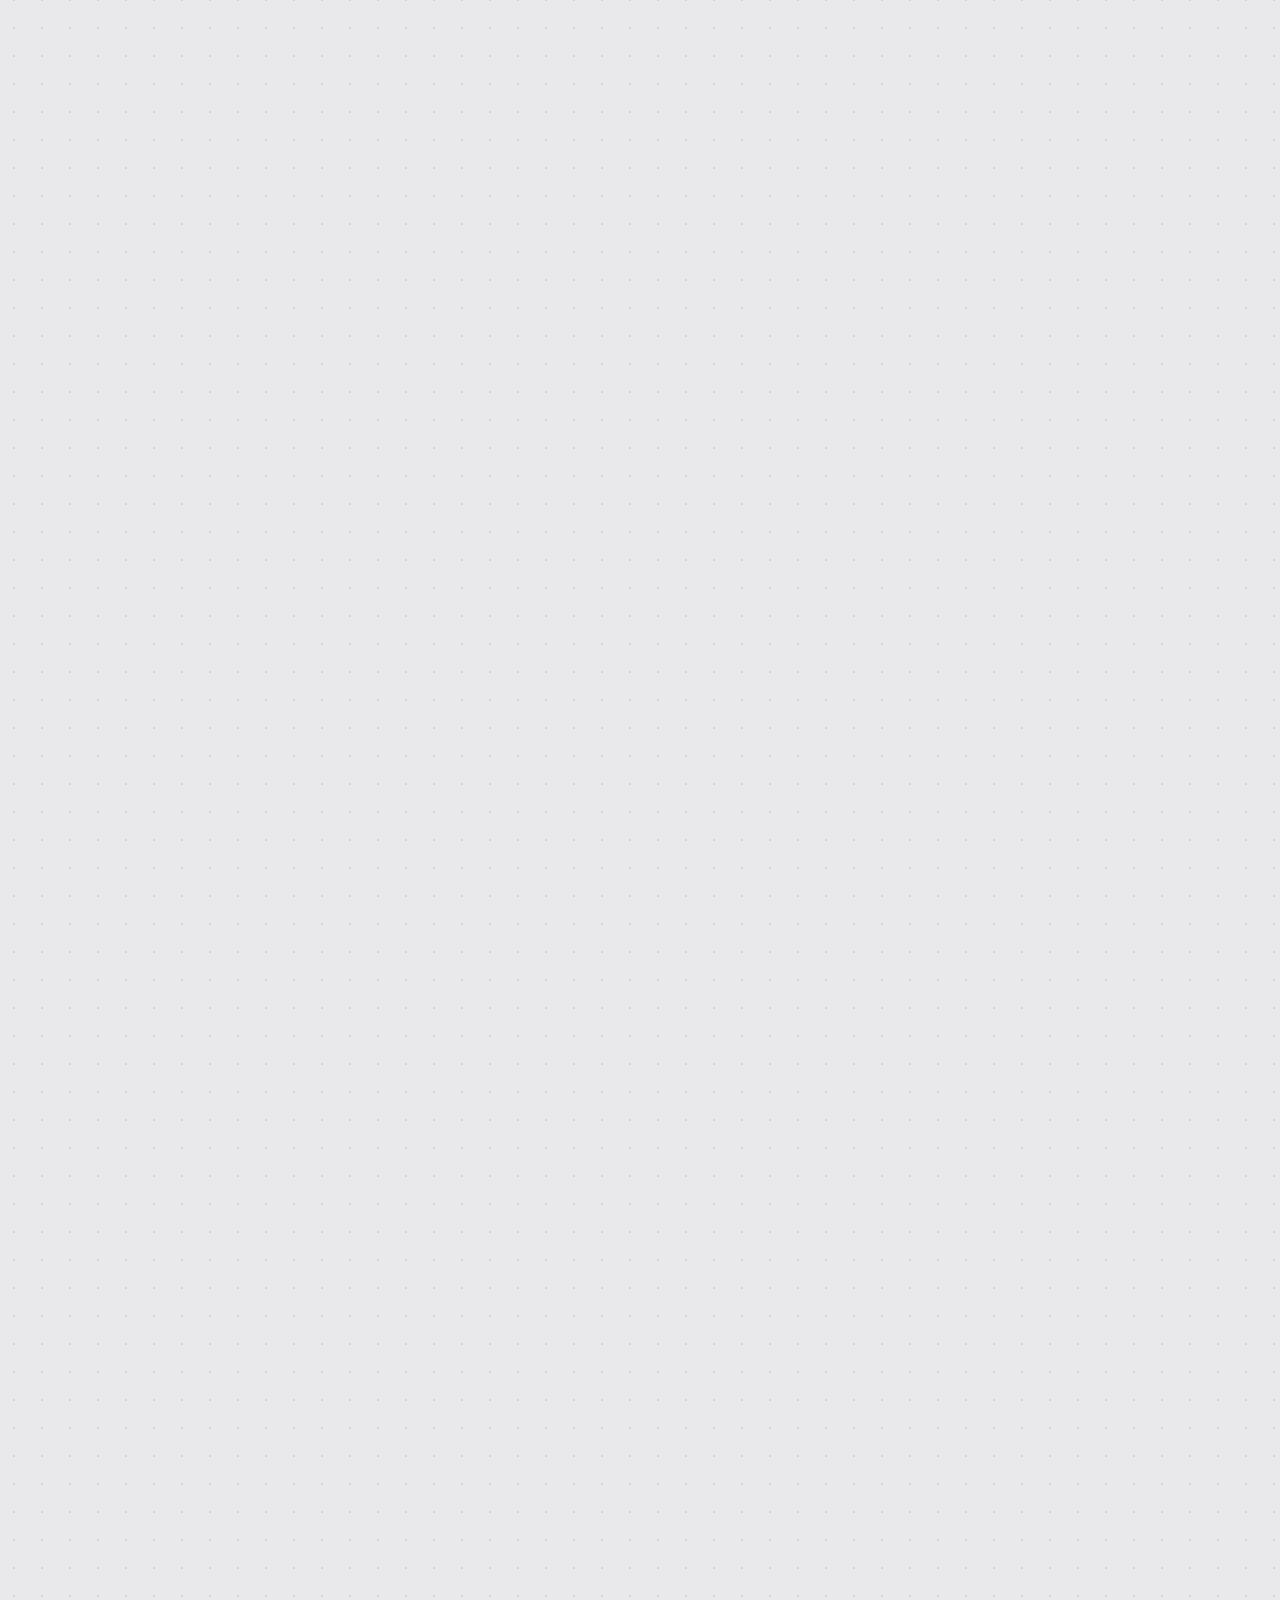
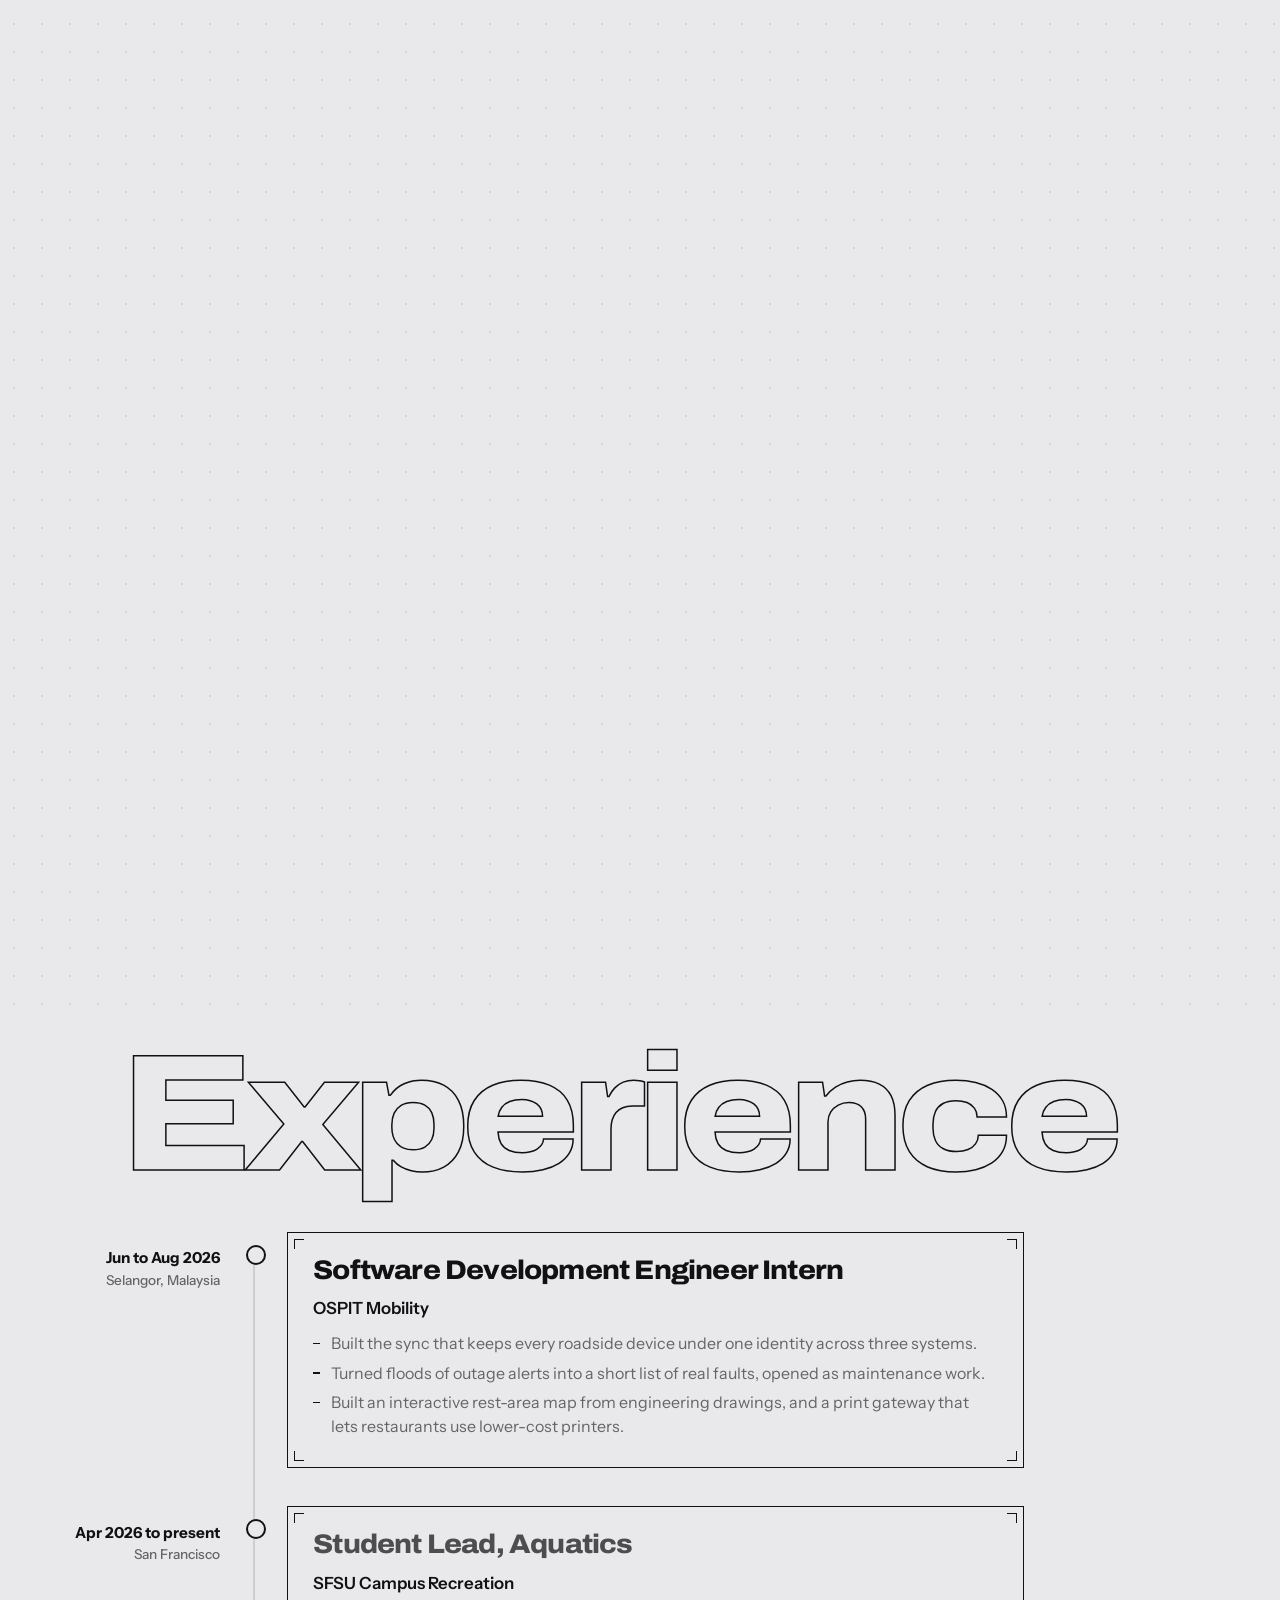
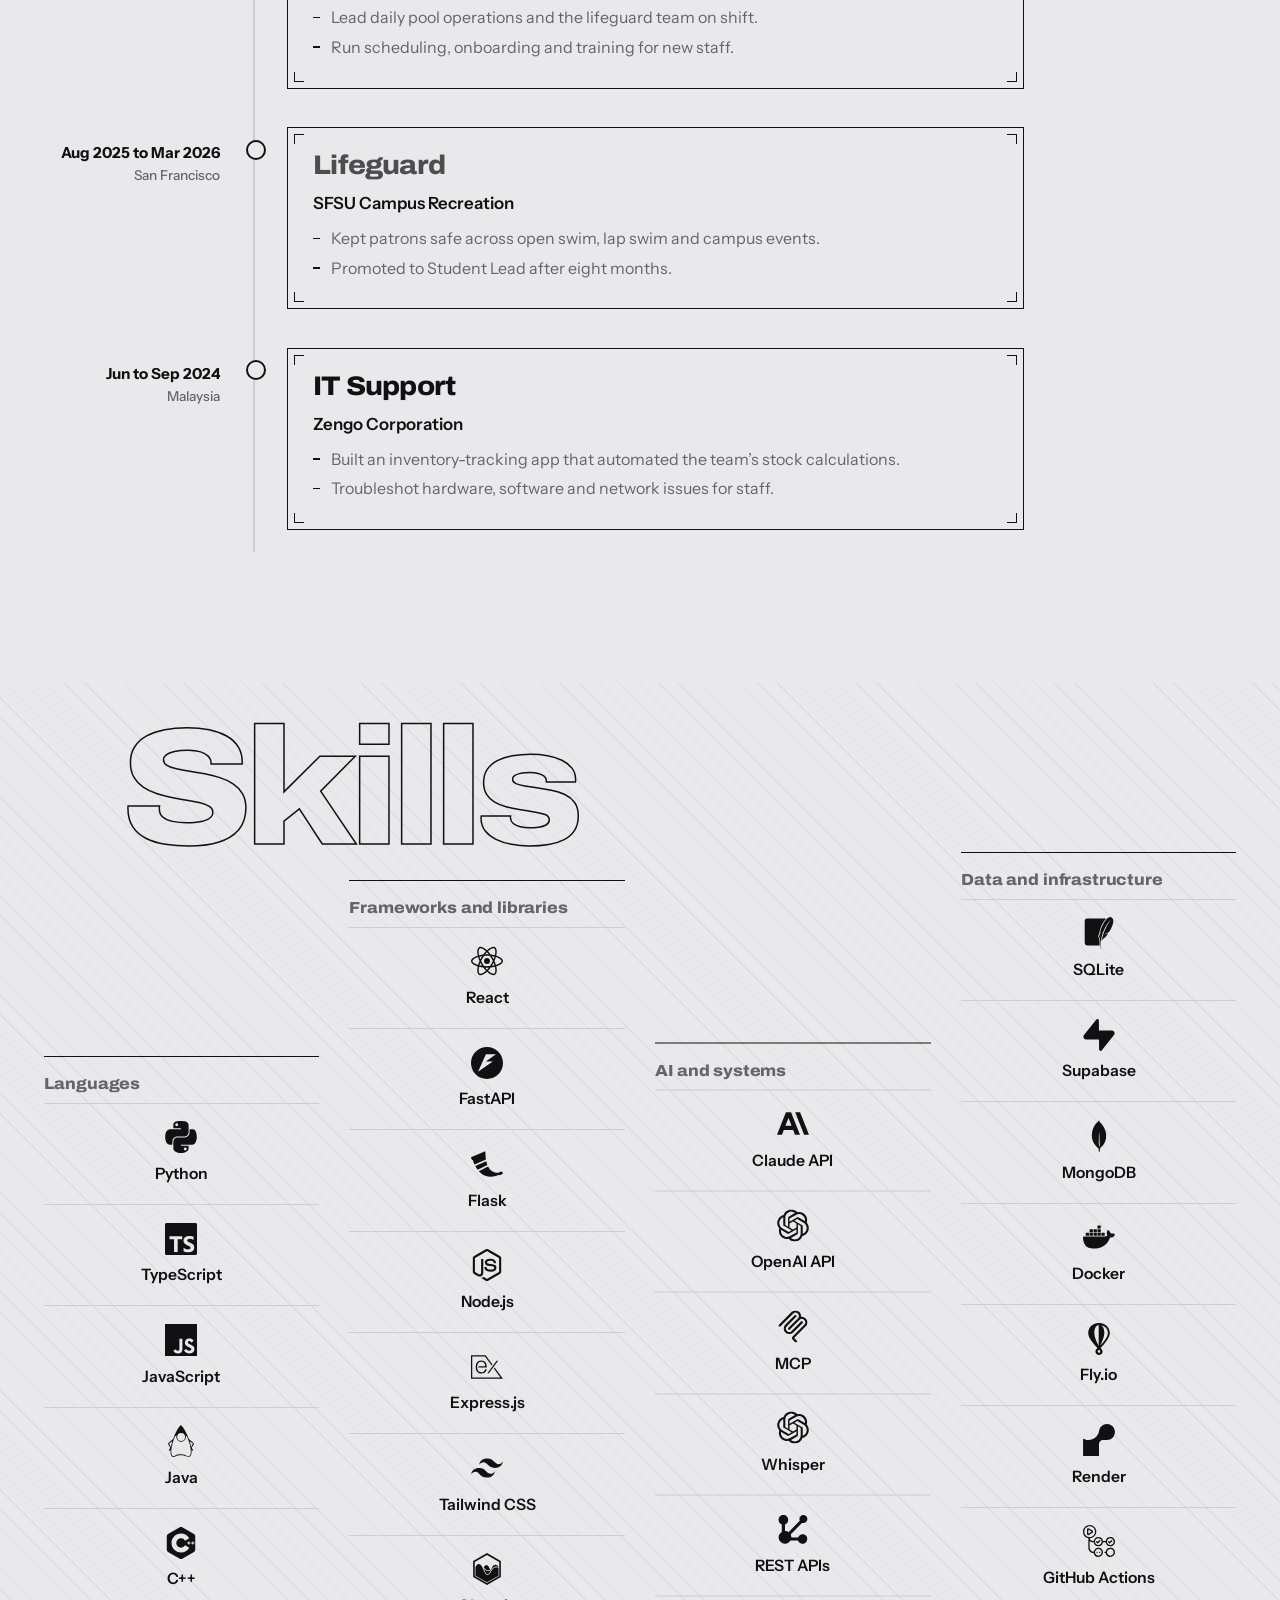
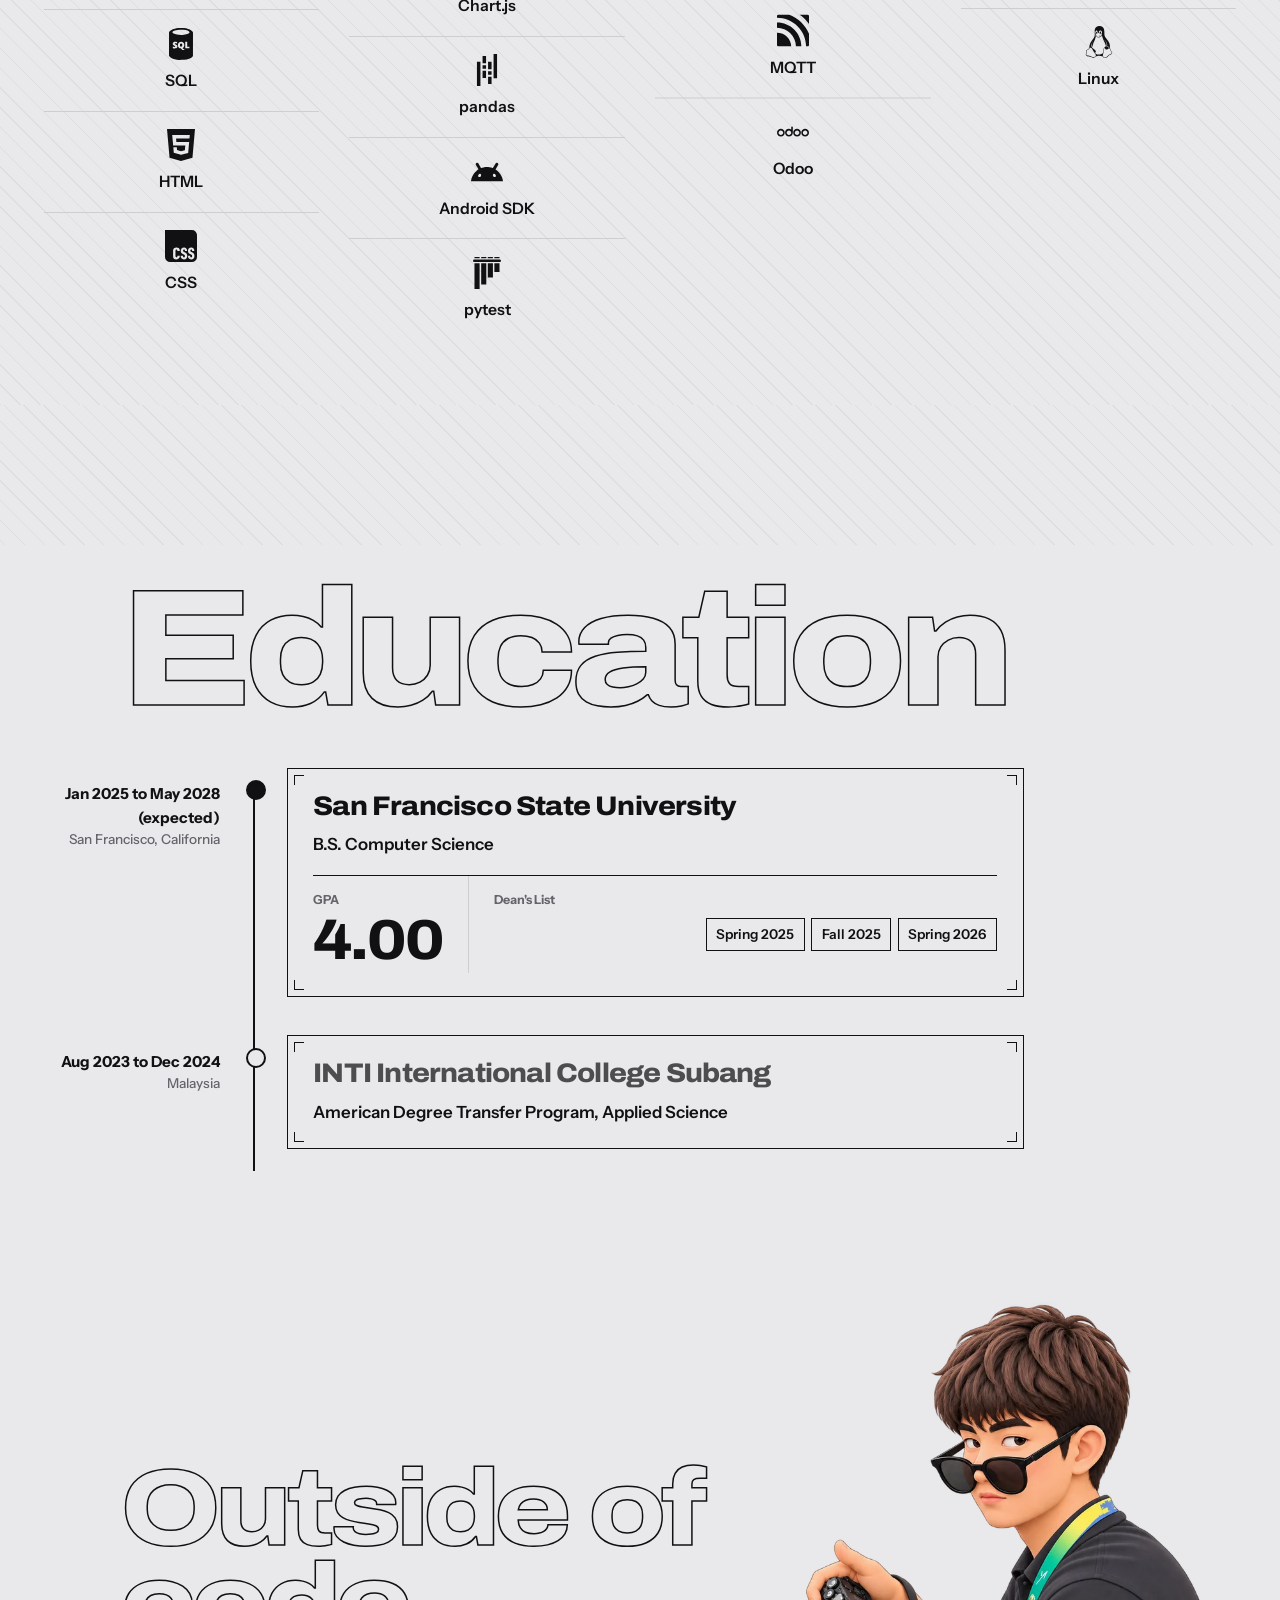
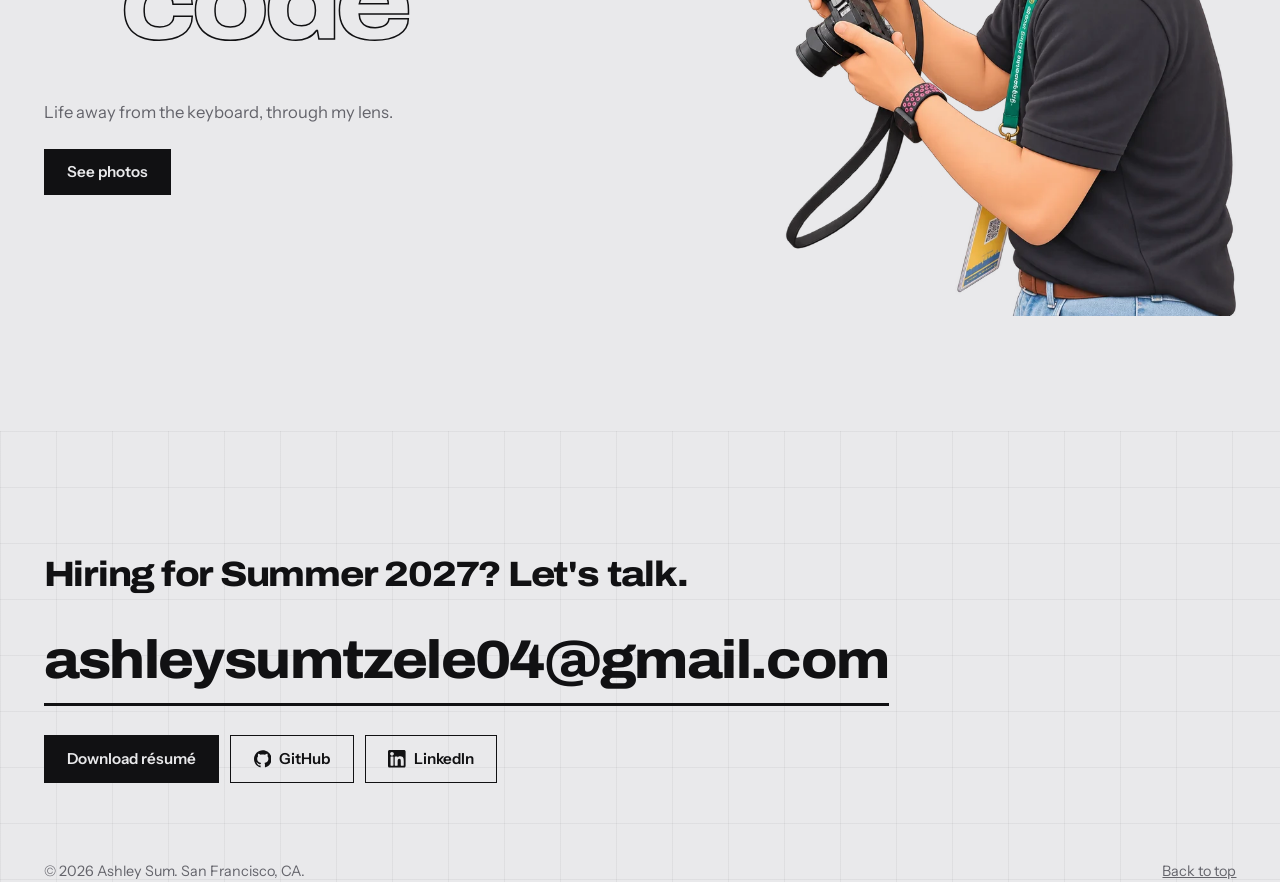
==== commit 0192f694: "Impeccable fixes: readable captions, balanced line breaks, no bounce - Video step captions at least " ====
--- a/index.html
+++ b/index.html
@@ -594,7 +594,7 @@
 /* v24: richer experience motion: wipe-in cards, popping dots, date fade, scroll drift */
 .ti .c{clip-path:inset(0 0 0 0);translate:0 calc(var(--ep,0) * -34px);transition:clip-path 1s var(--ease),transform .3s var(--ease)}
 .ti .t{transition:opacity .8s var(--ease) .25s}
-.ti::before{transition:background .3s,transform .6s cubic-bezier(.2,1.4,.4,1)}
+.ti::before{transition:background .3s,transform .5s var(--ease)}
 .js :is(#tl,#edu) .ti:not(.in) .c{clip-path:inset(0 0 0 100%)}
 .js :is(#tl,#edu) .ti:nth-child(even):not(.in) .c{clip-path:inset(0 100% 0 0)}
 .js :is(#tl,#edu) .ti:not(.in) .t{opacity:0}
@@ -707,18 +707,18 @@
 .term-body .t-rule{display:block;height:1px;background:var(--line);margin:.5em 0 .9em}
 .term-body .t-cur{display:inline-block;width:.6em;height:1.1em;background:var(--ink);vertical-align:-.2em;animation:tblink 1s steps(1) infinite}
 @keyframes tblink{50%{opacity:0}}
-.sc-pic .cadv video[src*="splitwise"]{aspect-ratio:1280/726}
+.sc-pic .cadv video[data-src*="splitwise"]{aspect-ratio:1280/726}
 .cadv figcaption{flex-wrap:nowrap;white-space:nowrap;gap:.35rem;font-size:clamp(.62rem,1.1vw,.78rem)}
 .cadv figcaption span+span::before{width:10px;margin-right:.35rem}
 /* v57: SplitWise card, wide video frame on top */
 @media (min-width:861px){
-.slide .sc.pv3:has(video[src*="splitwise"]){width:min(58vw,820px)!important;grid-template-columns:1fr!important;align-items:start!important;gap:1.1rem!important}
-.slide .sc.pv3:has(video[src*="splitwise"]) .sc-txt{display:grid;grid-template-columns:minmax(0,1fr) auto;column-gap:2rem;align-items:end}
-.slide .sc.pv3:has(video[src*="splitwise"]) .sc-txt .links{grid-column:2;grid-row:1/span 4;align-self:end}
-}
-.slide .sc.pv3 .sc-pic:has(video[src*="splitwise"]),.sc-pic:has(video[src*="splitwise"]){aspect-ratio:auto!important;height:auto!important;padding:0!important;border:0!important;background:none!important;display:block!important}
-.sc-pic:has(video[src*="splitwise"]) .cadv video{max-height:none;width:100%;height:auto}
-.sc-pic:has(video[src*="splitwise"]) .cadv figcaption{justify-content:flex-start}
+.slide .sc.pv3:has(video[data-src*="splitwise"]){width:min(58vw,820px)!important;grid-template-columns:1fr!important;align-items:start!important;gap:1.1rem!important}
+.slide .sc.pv3:has(video[data-src*="splitwise"]) .sc-txt{display:grid;grid-template-columns:minmax(0,1fr) auto;column-gap:2rem;align-items:end}
+.slide .sc.pv3:has(video[data-src*="splitwise"]) .sc-txt .links{grid-column:2;grid-row:1/span 4;align-self:end}
+}
+.slide .sc.pv3 .sc-pic:has(video[data-src*="splitwise"]),.sc-pic:has(video[data-src*="splitwise"]){aspect-ratio:auto!important;height:auto!important;padding:0!important;border:0!important;background:none!important;display:block!important}
+.sc-pic:has(video[data-src*="splitwise"]) .cadv video{max-height:none;width:100%;height:auto}
+.sc-pic:has(video[data-src*="splitwise"]) .cadv figcaption{justify-content:flex-start}
 /* v58: GatorPath featured card */
 .slide .sc.feat{display:grid;gap:1.4rem;width:100%}
 .slide .sc.feat .sc-pic{aspect-ratio:auto!important;height:auto!important;padding:0!important;border:0!important;background:none!important;display:block!important}
@@ -836,6 +836,12 @@
   .term{height:auto}
   .term-body{flex:none;font-size:clamp(10px,3.3cqw,13px)}
 }
+/* v93 (Impeccable): captions at least 12px on phones, balanced line breaks in project text, no overshoot on timeline dots */
+@media (max-width:860px){.cadv figcaption{font-size:max(12px,.78rem)!important;flex-wrap:wrap;white-space:normal;row-gap:.2rem}}
+.sc-txt h3{text-wrap:balance}
+.sc-txt p,.hero-foot p,.lt p,.ti .d li,.ti .dl li{text-wrap:pretty}
+.ti h3,.foot h2.disp,.wrap > h2.disp{text-wrap:balance}
+.ti::before{transition:background .3s,transform .5s var(--ease)!important}
 </style>
 <link rel="icon" href="img/favicon.ico" sizes="any">
 <link rel="icon" type="image/png" sizes="32x32" href="img/favicon-32.png">
